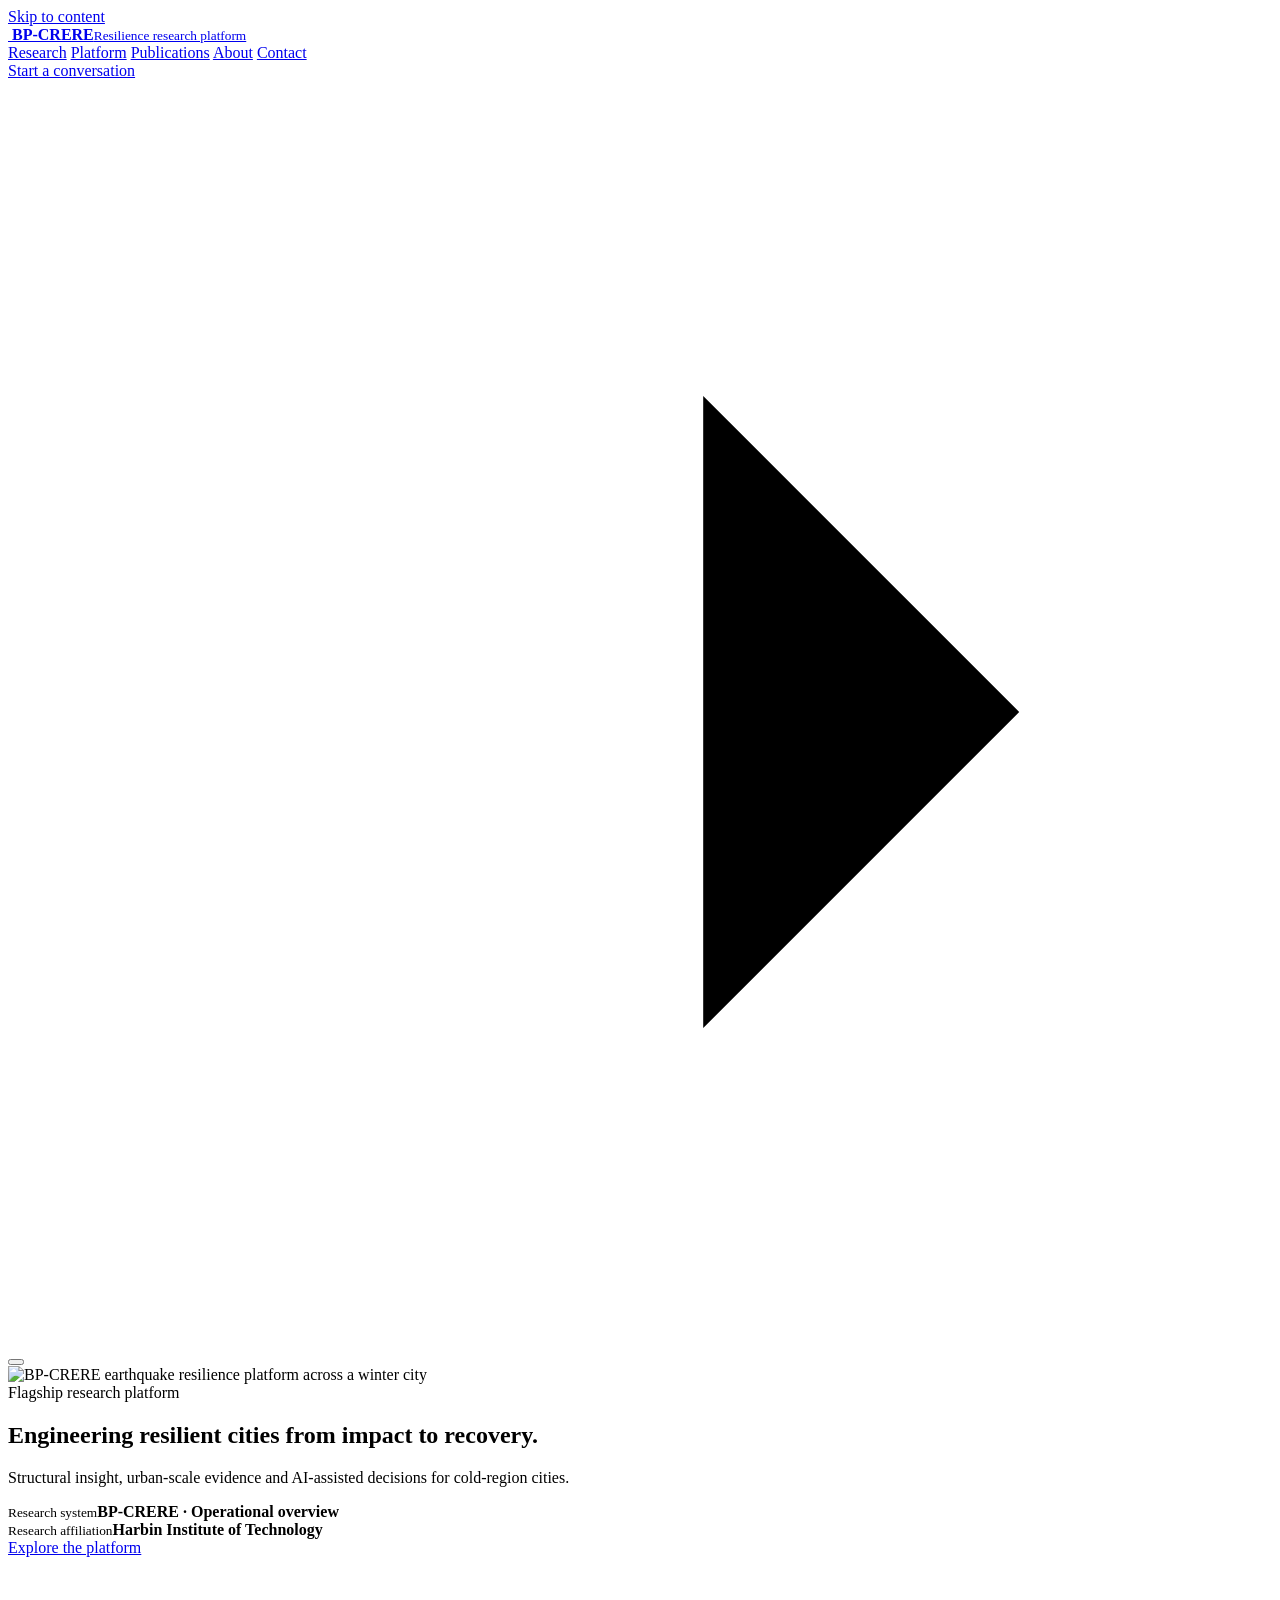
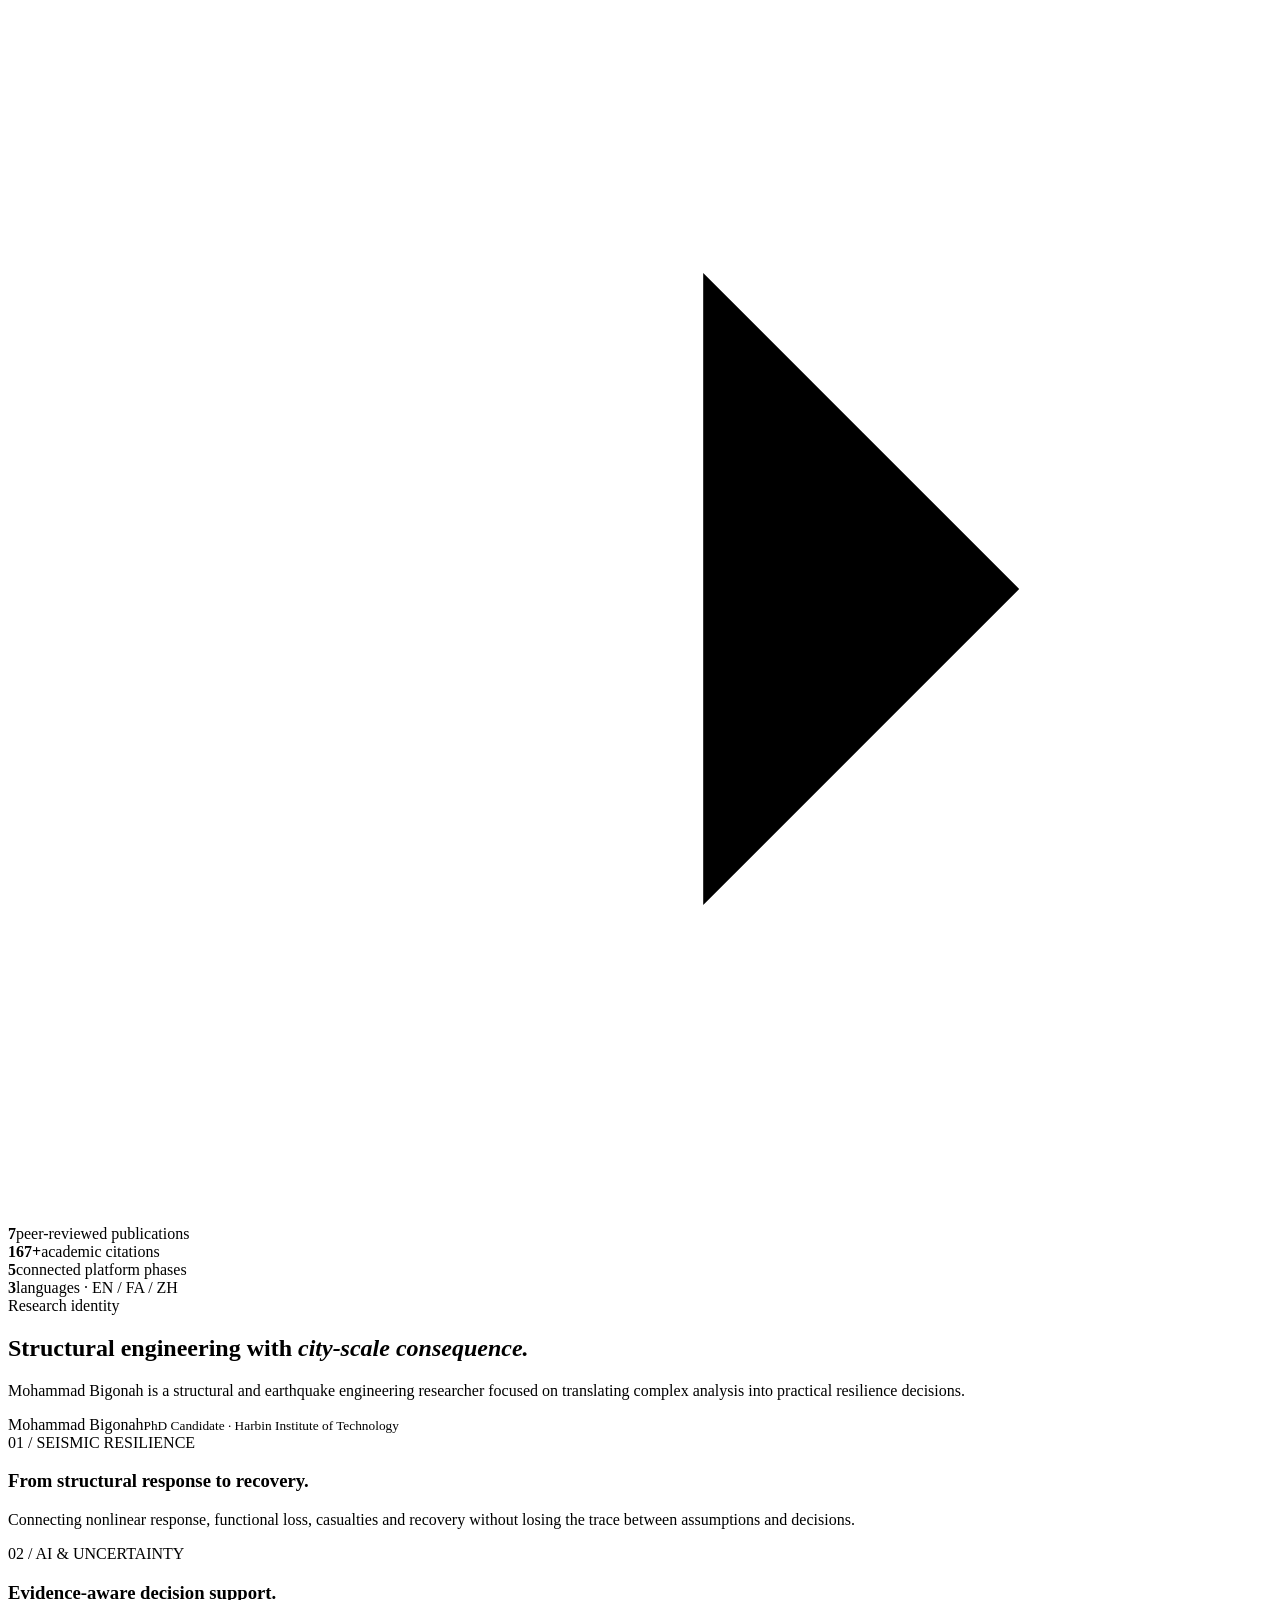
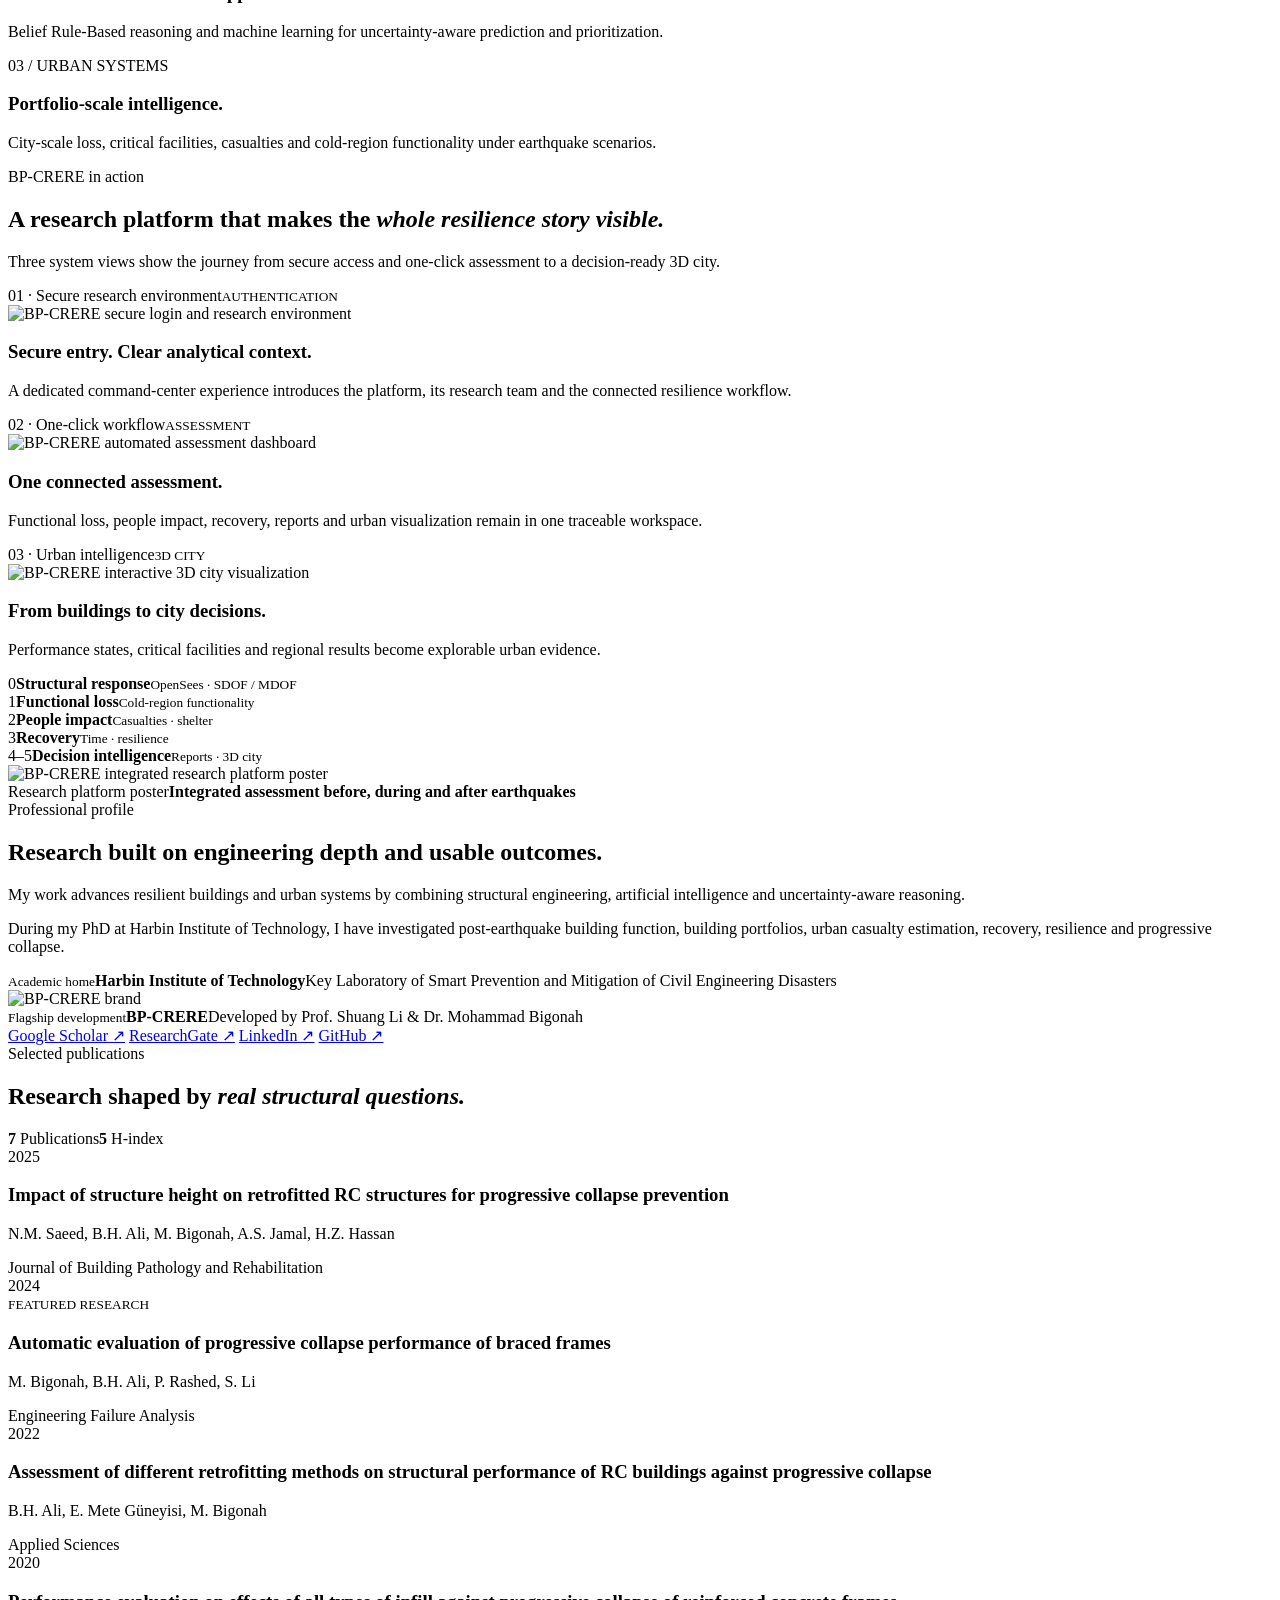
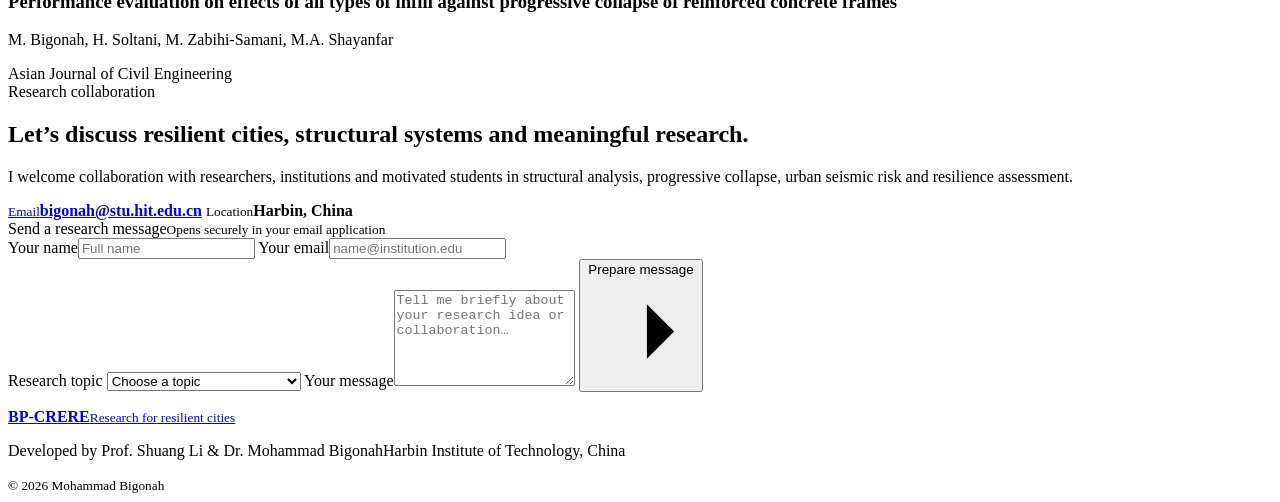
==== index.html @ 3b48c29c "Update print statement from 'Hello' to 'Goodbye'" ====
<!doctype html>
<html lang="en">
<head>
  <meta charset="utf-8">
  <meta name="viewport" content="width=device-width,initial-scale=1">
  <meta name="theme-color" content="#061523">
  <meta name="description" content="Mohammad Bigonah — structural and earthquake engineering researcher and co-developer of BP-CRERE, an integrated platform for resilient cold-region cities.">
  <meta property="og:title" content="Mohammad Bigonah | BP-CRERE">
  <meta property="og:description" content="Research, software and decision intelligence for earthquake-resilient cities.">
  <meta property="og:image" content="assets/hero-cover.png">
  <title>Mohammad Bigonah | BP-CRERE Research</title>
  <link rel="icon" href="assets/bp-crere-brand.png">
  <link rel="preconnect" href="https://fonts.googleapis.com">
  <link rel="preconnect" href="https://fonts.gstatic.com" crossorigin>
  <link href="https://fonts.googleapis.com/css2?family=DM+Sans:wght@400;500;600;700&family=Manrope:wght@400;500;600;700;800&display=swap" rel="stylesheet">
  <link rel="stylesheet" href="styles.css">
</head>
<body>
  <a class="skip-link" href="#main">Skip to content</a>
  <div class="scroll-progress" aria-hidden="true"><span id="scrollProgress"></span></div>

  <header class="site-header" id="siteHeader">
    <div class="nav-shell">
      <a class="brand-lockup" href="#home" aria-label="BP-CRERE home">
        <span class="brand-icon"><img src="assets/bp-crere-brand.png" alt=""></span>
        <span><strong>BP-CRERE</strong><small>Resilience research platform</small></span>
      </a>

      <nav id="primaryNav" aria-label="Primary navigation">
        <a href="#research">Research</a>
        <a href="#platform">Platform</a>
        <a href="#publications">Publications</a>
        <a href="#about">About</a>
        <a href="#contact">Contact</a>
      </nav>

      <a class="nav-action" href="#contact">Start a conversation <svg viewBox="0 0 20 20"><path d="M4 10h11M11 5l5 5-5 5"/></svg></a>
      <button class="menu-button" id="menuButton" aria-label="Open navigation" aria-expanded="false"><span></span><span></span></button>
    </div>
  </header>

  <main id="main">
    <section class="hero" id="home">
      <img class="hero-image" src="assets/hero-cover.png" alt="BP-CRERE earthquake resilience platform across a winter city">
      <div class="hero-overlay"></div>
      <div class="hero-mobile-copy">
        <span class="eyebrow light">Flagship research platform</span>
        <h1>Engineering resilient cities from impact to recovery.</h1>
        <p>Structural insight, urban-scale evidence and AI-assisted decisions for cold-region cities.</p>
      </div>
      <div class="hero-command">
        <div class="command-state"><i></i><span><small>Research system</small><strong>BP-CRERE · Operational overview</strong></span></div>
        <div class="command-affiliation">
          <span class="hit-seal" aria-label="Harbin Institute of Technology emblem"></span>
          <span><small>Research affiliation</small><strong>Harbin Institute of Technology</strong></span>
        </div>
        <a class="button cyan" href="#platform">Explore the platform <svg viewBox="0 0 20 20"><path d="M4 10h11M11 5l5 5-5 5"/></svg></a>
      </div>
    </section>

    <section class="proof-strip" aria-label="Research highlights">
      <div class="page-shell proof-grid">
        <div><strong>7</strong><span>peer-reviewed publications</span></div>
        <div><strong>167+</strong><span>academic citations</span></div>
        <div><strong>5</strong><span>connected platform phases</span></div>
        <div><strong>3</strong><span>languages · EN / FA / ZH</span></div>
      </div>
    </section>

    <section class="section researcher-intro" id="research">
      <div class="page-shell intro-grid reveal">
        <div>
          <span class="eyebrow">Research identity</span>
          <h2>Structural engineering with <em>city-scale consequence.</em></h2>
        </div>
        <div class="intro-statement">
          <p>Mohammad Bigonah is a structural and earthquake engineering researcher focused on translating complex analysis into practical resilience decisions.</p>
          <div class="signature"><span>Mohammad Bigonah</span><small>PhD Candidate · Harbin Institute of Technology</small></div>
        </div>
      </div>

      <div class="page-shell research-cards">
        <article class="research-card wide reveal">
          <span class="card-code">01 / SEISMIC RESILIENCE</span>
          <h3>From structural response to recovery.</h3>
          <p>Connecting nonlinear response, functional loss, casualties and recovery without losing the trace between assumptions and decisions.</p>
          <i class="card-orbit"></i>
        </article>
        <article class="research-card reveal">
          <span class="card-code">02 / AI & UNCERTAINTY</span>
          <h3>Evidence-aware decision support.</h3>
          <p>Belief Rule-Based reasoning and machine learning for uncertainty-aware prediction and prioritization.</p>
        </article>
        <article class="research-card reveal">
          <span class="card-code">03 / URBAN SYSTEMS</span>
          <h3>Portfolio-scale intelligence.</h3>
          <p>City-scale loss, critical facilities, casualties and cold-region functionality under earthquake scenarios.</p>
        </article>
      </div>
    </section>

    <section class="section platform-section" id="platform">
      <div class="page-shell section-heading reveal">
        <div><span class="eyebrow light">BP-CRERE in action</span><h2>A research platform that makes the <em>whole resilience story visible.</em></h2></div>
        <p>Three system views show the journey from secure access and one-click assessment to a decision-ready 3D city.</p>
      </div>

      <div class="page-shell showcase-grid">
        <article class="media-card large reveal">
          <div class="media-top"><span><i></i> 01 · Secure research environment</span><small>AUTHENTICATION</small></div>
          <div class="media-wrap"><img src="assets/BP-CRERE1.gif" alt="BP-CRERE secure login and research environment"></div>
          <div class="media-caption"><h3>Secure entry. Clear analytical context.</h3><p>A dedicated command-center experience introduces the platform, its research team and the connected resilience workflow.</p></div>
        </article>
        <article class="media-card reveal">
          <div class="media-top"><span><i></i> 02 · One-click workflow</span><small>ASSESSMENT</small></div>
          <div class="media-wrap"><img src="assets/BP-CRERE2.gif" alt="BP-CRERE automated assessment dashboard"></div>
          <div class="media-caption"><h3>One connected assessment.</h3><p>Functional loss, people impact, recovery, reports and urban visualization remain in one traceable workspace.</p></div>
        </article>
        <article class="media-card reveal">
          <div class="media-top"><span><i></i> 03 · Urban intelligence</span><small>3D CITY</small></div>
          <div class="media-wrap"><img src="assets/BP-CRERE3.gif" alt="BP-CRERE interactive 3D city visualization"></div>
          <div class="media-caption"><h3>From buildings to city decisions.</h3><p>Performance states, critical facilities and regional results become explorable urban evidence.</p></div>
        </article>
      </div>

      <div class="page-shell phase-rail reveal">
        <div><span>0</span><strong>Structural response</strong><small>OpenSees · SDOF / MDOF</small></div>
        <div><span>1</span><strong>Functional loss</strong><small>Cold-region functionality</small></div>
        <div><span>2</span><strong>People impact</strong><small>Casualties · shelter</small></div>
        <div><span>3</span><strong>Recovery</strong><small>Time · resilience</small></div>
        <div><span>4–5</span><strong>Decision intelligence</strong><small>Reports · 3D city</small></div>
      </div>
    </section>

    <section class="section identity-section" id="about">
      <div class="page-shell identity-grid">
        <div class="poster-card reveal">
          <img src="assets/bp-crere-poster.png" alt="BP-CRERE integrated research platform poster">
          <div><span>Research platform poster</span><strong>Integrated assessment before, during and after earthquakes</strong></div>
        </div>
        <div class="identity-copy reveal">
          <span class="eyebrow">Professional profile</span>
          <h2>Research built on engineering depth and usable outcomes.</h2>
          <p class="lead">My work advances resilient buildings and urban systems by combining structural engineering, artificial intelligence and uncertainty-aware reasoning.</p>
          <p>During my PhD at Harbin Institute of Technology, I have investigated post-earthquake building function, building portfolios, urban casualty estimation, recovery, resilience and progressive collapse.</p>

          <div class="institution-card">
            <span class="hit-seal large" aria-hidden="true"></span>
            <div><small>Academic home</small><strong>Harbin Institute of Technology</strong><span>Key Laboratory of Smart Prevention and Mitigation of Civil Engineering Disasters</span></div>
          </div>

          <div class="brand-card">
            <span class="brand-square"><img src="assets/bp-crere-brand.png" alt="BP-CRERE brand"></span>
            <div><small>Flagship development</small><strong>BP-CRERE</strong><span>Developed by Prof. Shuang Li & Dr. Mohammad Bigonah</span></div>
          </div>

          <div class="profile-links">
            <a href="https://scholar.google.com/citations?user=Jcs-EDoAAAAJ&hl=en" target="_blank" rel="noopener">Google Scholar ↗</a>
            <a href="https://www.researchgate.net/profile/Mohammad-Bigonah" target="_blank" rel="noopener">ResearchGate ↗</a>
            <a href="https://www.linkedin.com/in/seyedmohammadbigonah/" target="_blank" rel="noopener">LinkedIn ↗</a>
            <a href="https://github.com/Mohammadbigonah" target="_blank" rel="noopener">GitHub ↗</a>
          </div>
        </div>
      </div>
    </section>

    <section class="section publications-section" id="publications">
      <div class="page-shell section-heading dark-text reveal">
        <div><span class="eyebrow">Selected publications</span><h2>Research shaped by <em>real structural questions.</em></h2></div>
        <div class="publication-stats"><span><strong>7</strong> Publications</span><span><strong>5</strong> H-index</span></div>
      </div>
      <div class="page-shell publication-list">
        <article class="publication-row reveal"><time>2025</time><div><h3>Impact of structure height on retrofitted RC structures for progressive collapse prevention</h3><p>N.M. Saeed, B.H. Ali, M. Bigonah, A.S. Jamal, H.Z. Hassan</p><span>Journal of Building Pathology and Rehabilitation</span></div></article>
        <article class="publication-row featured reveal"><time>2024</time><div><small>FEATURED RESEARCH</small><h3>Automatic evaluation of progressive collapse performance of braced frames</h3><p>M. Bigonah, B.H. Ali, P. Rashed, S. Li</p><span>Engineering Failure Analysis</span></div></article>
        <article class="publication-row reveal"><time>2022</time><div><h3>Assessment of different retrofitting methods on structural performance of RC buildings against progressive collapse</h3><p>B.H. Ali, E. Mete Güneyisi, M. Bigonah</p><span>Applied Sciences</span></div></article>
        <article class="publication-row reveal"><time>2020</time><div><h3>Performance evaluation on effects of all types of infill against progressive collapse of reinforced concrete frames</h3><p>M. Bigonah, H. Soltani, M. Zabihi-Samani, M.A. Shayanfar</p><span>Asian Journal of Civil Engineering</span></div></article>
      </div>
    </section>

    <section class="contact-section" id="contact">
      <div class="contact-grid-bg"></div>
      <div class="page-shell contact-grid">
        <div class="contact-copy reveal">
          <span class="eyebrow light">Research collaboration</span>
          <h2>Let’s discuss resilient cities, structural systems and meaningful research.</h2>
          <p>I welcome collaboration with researchers, institutions and motivated students in structural analysis, progressive collapse, urban seismic risk and resilience assessment.</p>
          <div class="contact-details">
            <a href="mailto:bigonah@stu.hit.edu.cn"><small>Email</small><strong>bigonah@stu.hit.edu.cn</strong></a>
            <span><small>Location</small><strong>Harbin, China</strong></span>
          </div>
        </div>

        <form class="message-form reveal" id="messageForm">
          <div class="form-heading"><span>Send a research message</span><small>Opens securely in your email application</small></div>
          <div class="form-row">
            <label><span>Your name</span><input type="text" name="name" autocomplete="name" required placeholder="Full name"></label>
            <label><span>Your email</span><input type="email" name="email" autocomplete="email" required placeholder="name@institution.edu"></label>
          </div>
          <label><span>Research topic</span>
            <select name="topic" required>
              <option value="">Choose a topic</option>
              <option>BP-CRERE collaboration</option>
              <option>Earthquake resilience</option>
              <option>Progressive collapse</option>
              <option>Urban risk and recovery</option>
              <option>Student research opportunity</option>
              <option>Other</option>
            </select>
          </label>
          <label><span>Your message</span><textarea name="message" rows="6" required placeholder="Tell me briefly about your research idea or collaboration…"></textarea></label>
          <button class="button cyan full" type="submit">Prepare message <svg viewBox="0 0 20 20"><path d="M4 10h11M11 5l5 5-5 5"/></svg></button>
          <p class="form-status" id="formStatus" aria-live="polite"></p>
        </form>
      </div>
    </section>
  </main>

  <footer>
    <div class="page-shell footer-grid">
      <a class="brand-lockup" href="#home"><span class="brand-icon"><img src="assets/bp-crere-brand.png" alt=""></span><span><strong>BP-CRERE</strong><small>Research for resilient cities</small></span></a>
      <p>Developed by Prof. Shuang Li &amp; Dr. Mohammad Bigonah<span>Harbin Institute of Technology, China</span></p>
      <small>© 2026 Mohammad Bigonah</small>
    </div>
  </footer>

  <script src="script.js"></script>
</body>
</html>
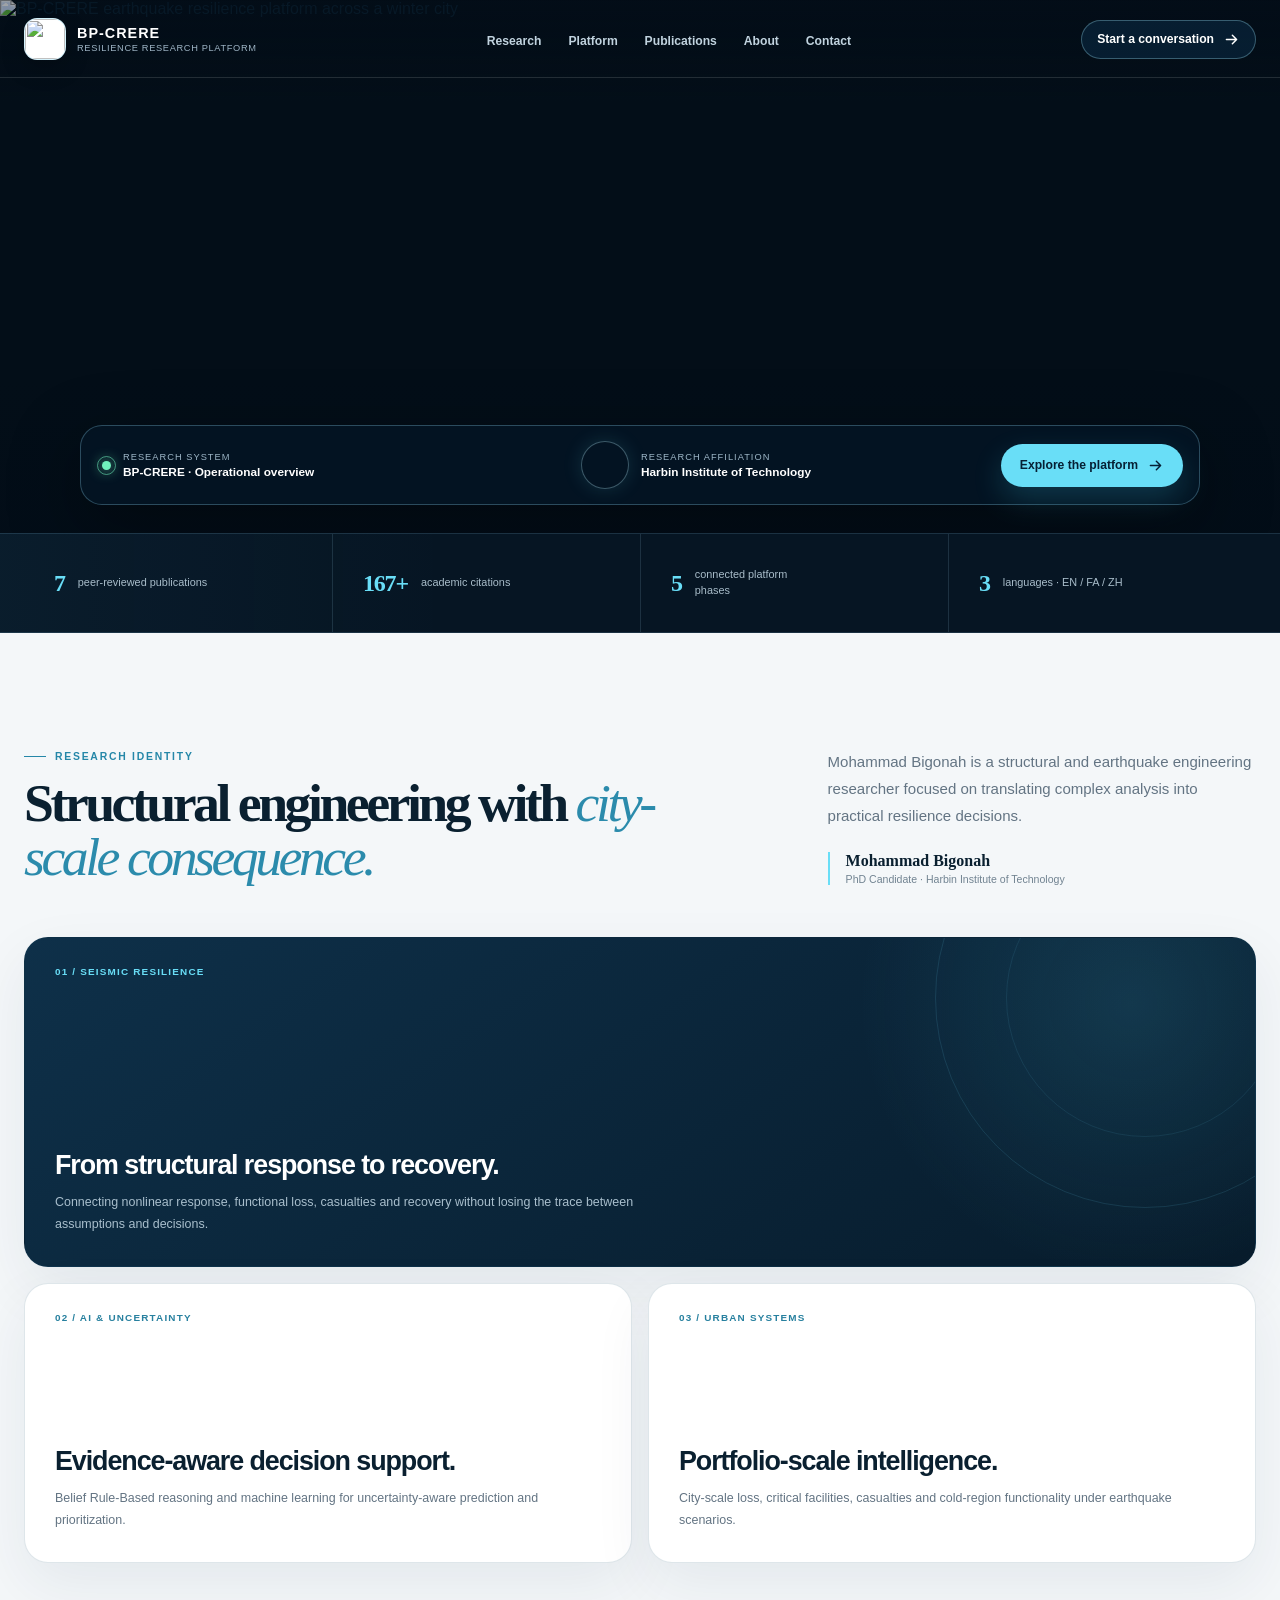
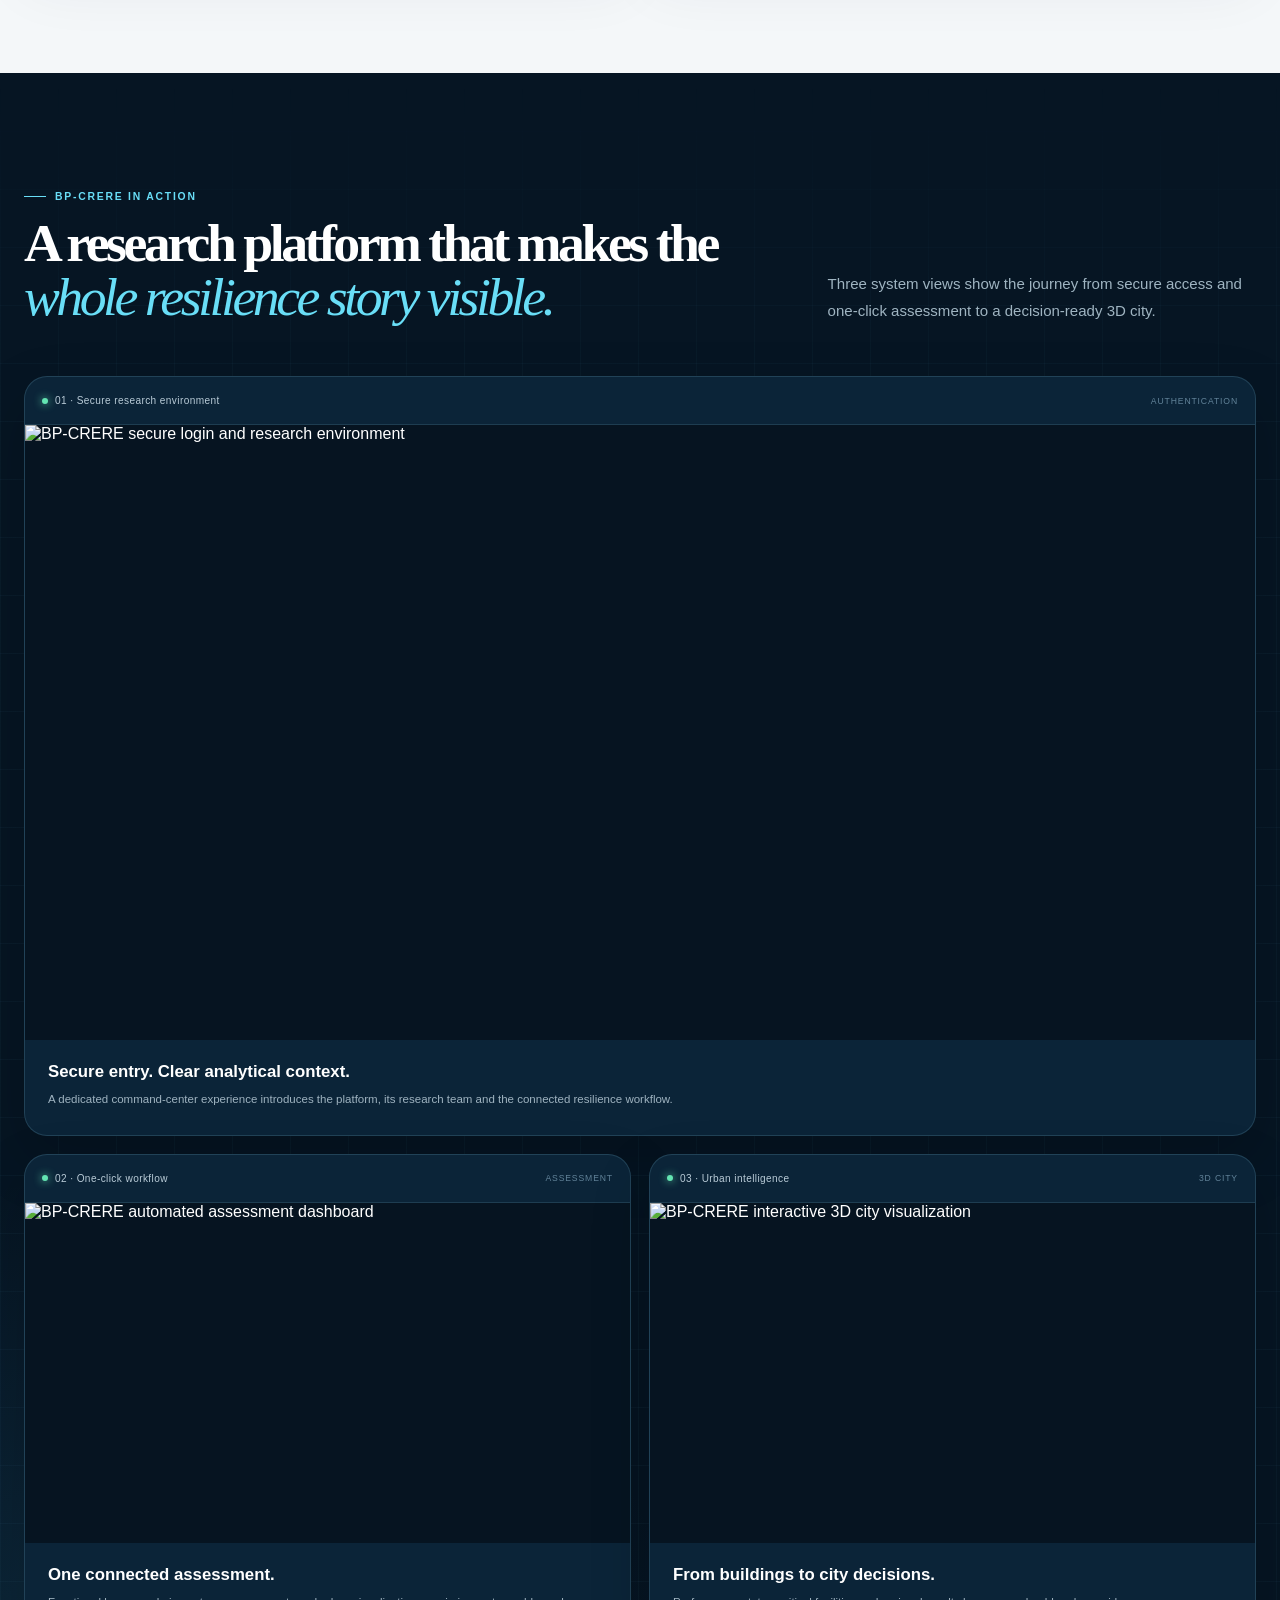
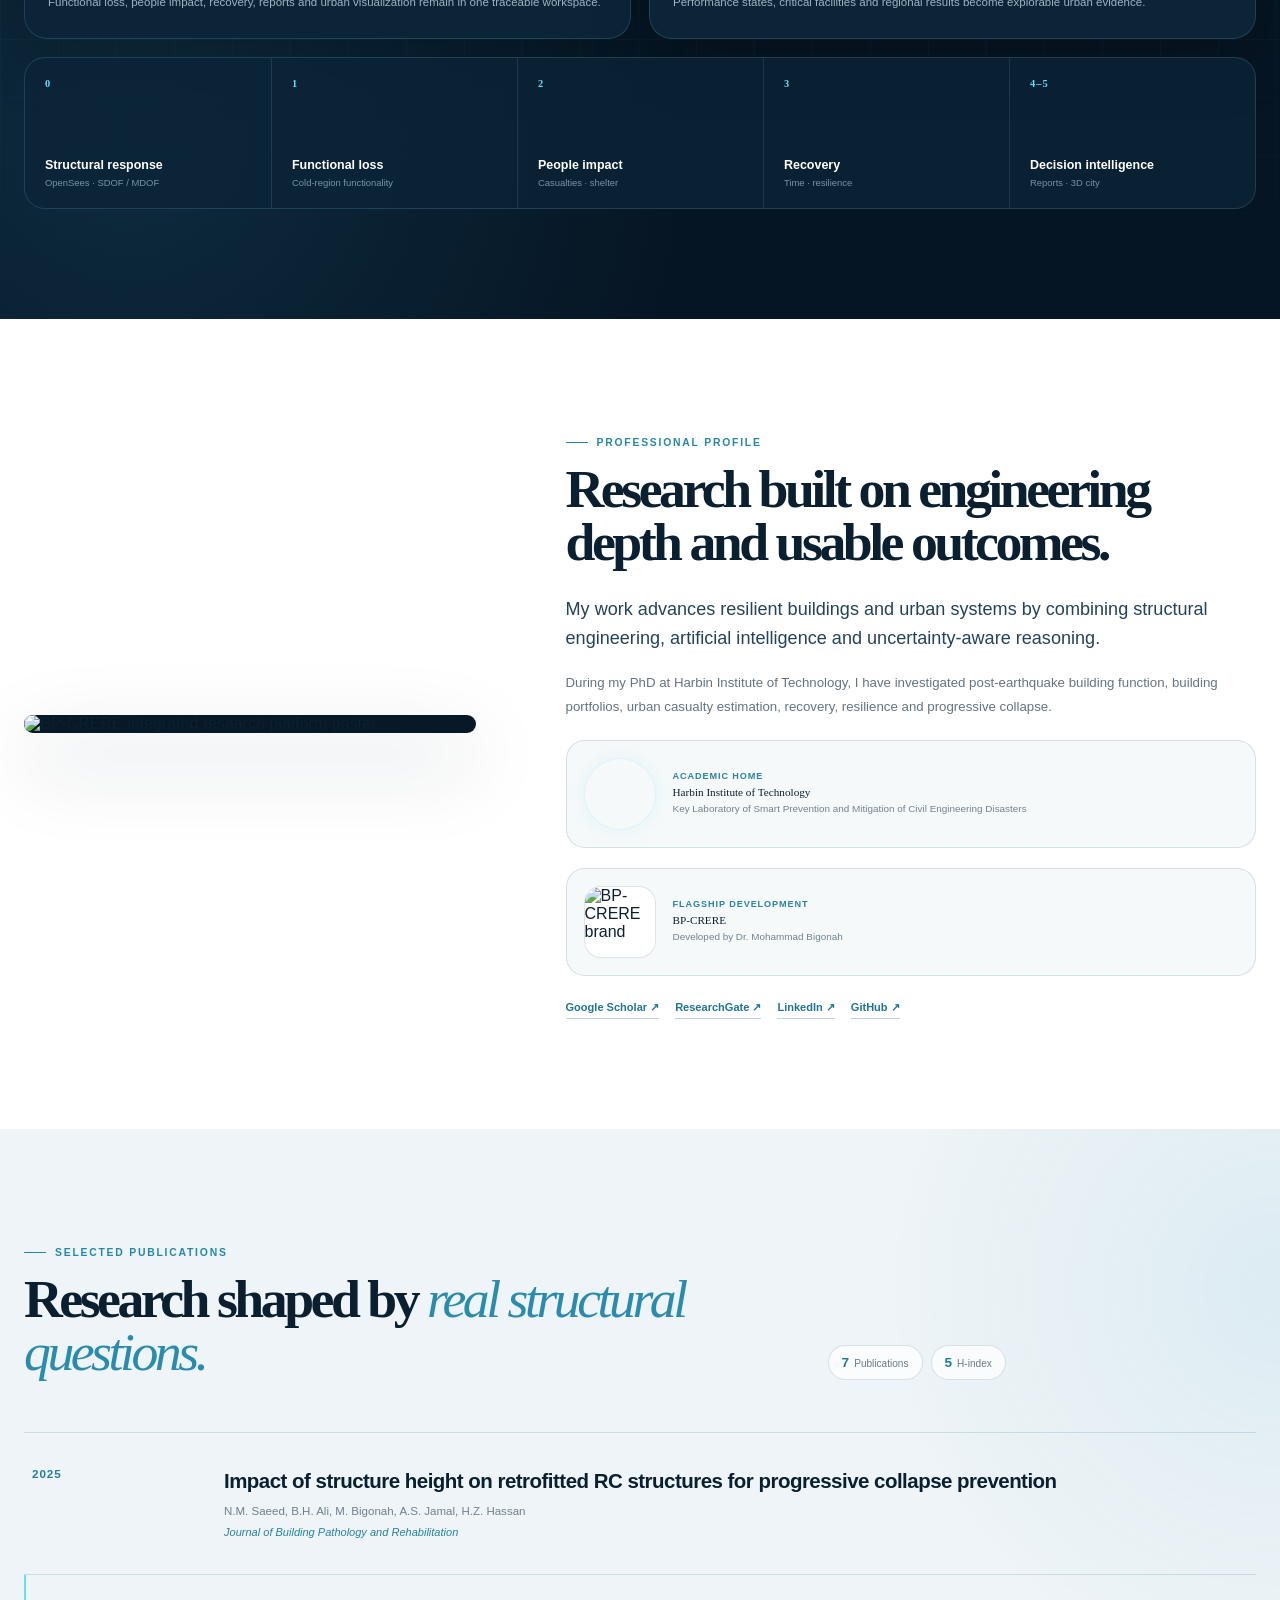
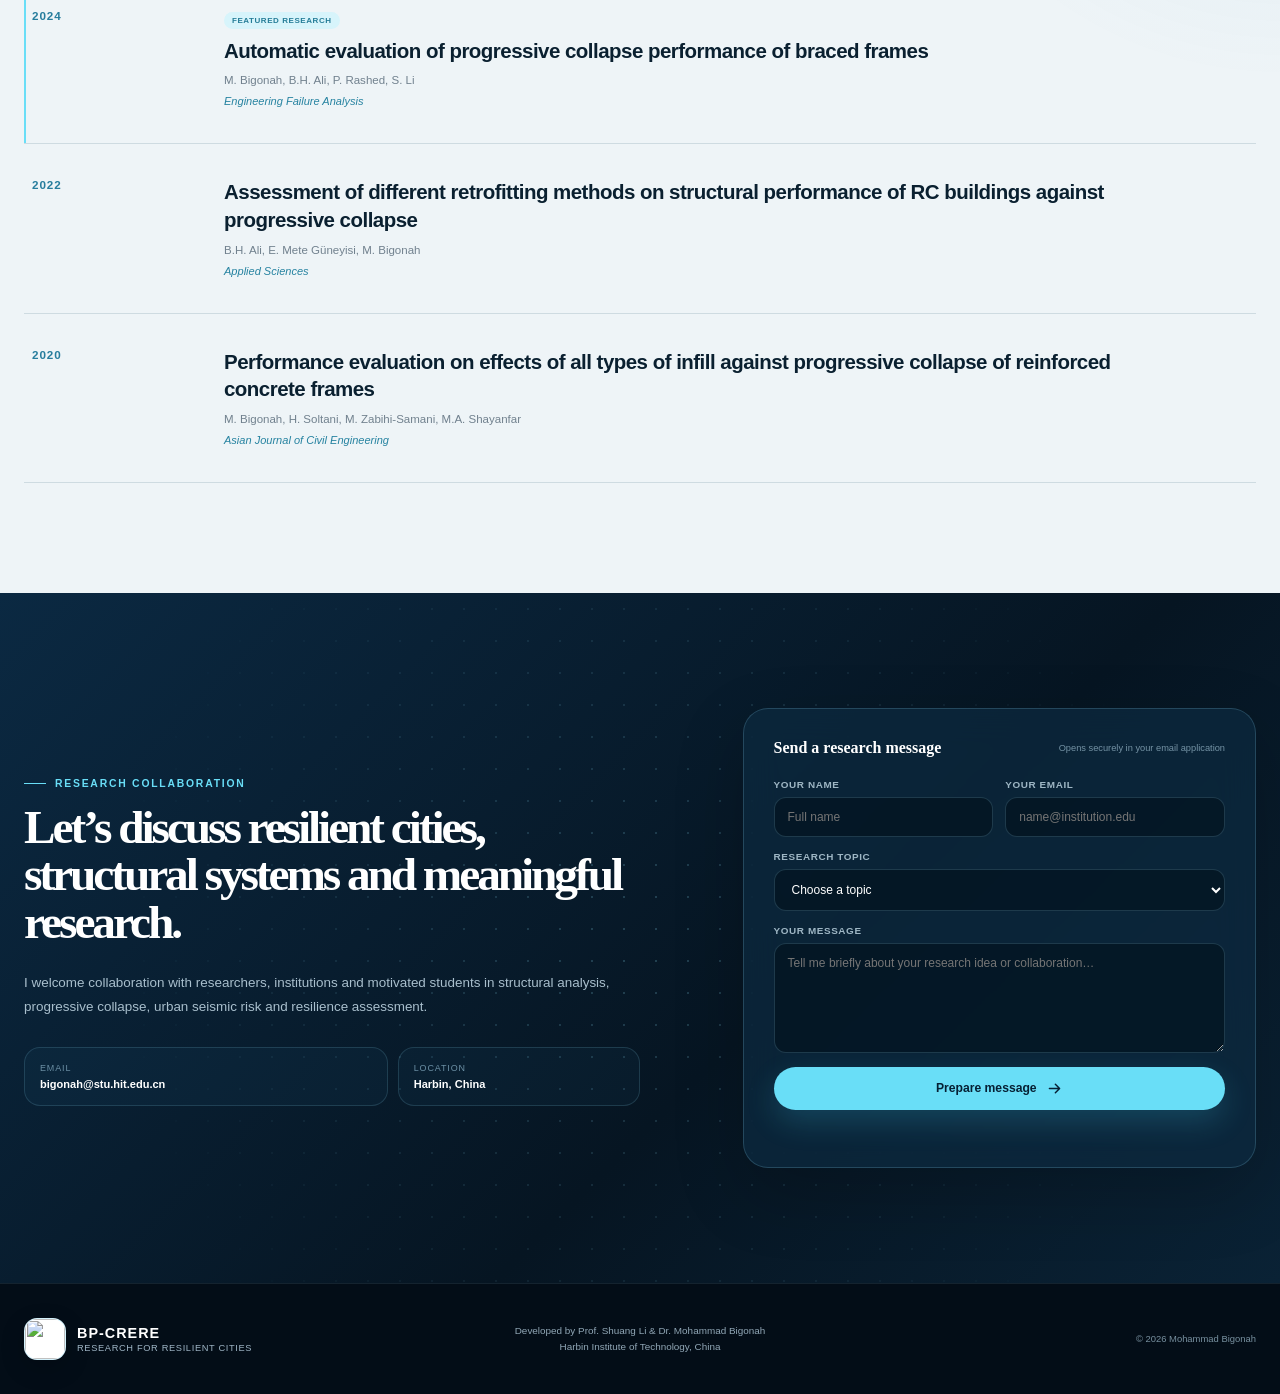
==== commit b37bd737: "Update index.html" ====
--- a/index.html
+++ b/index.html
@@ -151,7 +151,7 @@
 
           <div class="brand-card">
             <span class="brand-square"><img src="assets/bp-crere-brand.png" alt="BP-CRERE brand"></span>
-            <div><small>Flagship development</small><strong>BP-CRERE</strong><span>Developed by Prof. Shuang Li & Dr. Mohammad Bigonah</span></div>
+            <div><small>Flagship development</small><strong>BP-CRERE</strong><span>Developed by Dr. Mohammad Bigonah</span></div>
           </div>
 
           <div class="profile-links">
--- a/styles.css
+++ b/styles.css
@@ -0,0 +1,15 @@
+:root{--ink:#061523;--ink2:#0b2539;--cyan:#69def7;--ice:#c8f7ff;--blue:#297be6;--paper:#f4f7f9;--text:#0a2030;--muted:#637483;--line:rgba(13,66,94,.14);--max:1240px}*{box-sizing:border-box}html{scroll-behavior:smooth;scroll-padding-top:82px}body{margin:0;background:var(--paper);color:var(--text);font-family:"DM Sans",Arial,sans-serif;-webkit-font-smoothing:antialiased}h1,h2,h3,.brand-lockup{font-family:"Manrope",Arial,sans-serif}a{color:inherit;text-decoration:none}img{display:block;max-width:100%}button,input,select,textarea{font:inherit}svg{width:17px;height:17px;fill:none;stroke:currentColor;stroke-width:1.7;stroke-linecap:round;stroke-linejoin:round}.page-shell,.nav-shell{width:min(calc(100% - 48px),var(--max));margin-inline:auto}.skip-link{position:fixed;top:-80px;left:16px;z-index:999;border-radius:99px;padding:11px 17px;background:#fff;color:var(--ink)}.skip-link:focus{top:16px}.scroll-progress{position:fixed;top:0;right:0;left:0;z-index:200;height:2px}.scroll-progress span{display:block;width:0;height:100%;background:linear-gradient(90deg,var(--cyan),#4f8cff);box-shadow:0 0 12px var(--cyan)}
+.site-header{position:fixed;inset:0 0 auto;z-index:100;color:#fff;transition:.3s}.site-header:after{position:absolute;right:0;bottom:0;left:0;height:1px;background:rgba(255,255,255,.13);content:""}.site-header.scrolled{background:rgba(4,18,30,.86);backdrop-filter:blur(20px) saturate(140%)}.nav-shell{display:grid;min-height:78px;grid-template-columns:auto 1fr auto;align-items:center;gap:38px}.brand-lockup{display:inline-flex;align-items:center;gap:11px;min-width:max-content}.brand-icon{display:grid;width:42px;height:42px;place-items:center;overflow:hidden;border:1px solid rgba(153,225,247,.42);border-radius:13px;background:#fff;box-shadow:0 8px 24px rgba(0,0,0,.18)}.brand-icon img{width:100%;height:100%;object-fit:contain}.brand-lockup>span:last-child{display:flex;flex-direction:column;gap:2px}.brand-lockup strong{font-size:.9rem;letter-spacing:.07em}.brand-lockup small{color:#9fb5c5;font-size:.58rem;letter-spacing:.07em;text-transform:uppercase}.nav-shell nav{display:flex;justify-content:center;gap:clamp(16px,2.1vw,32px)}.nav-shell nav a{position:relative;padding:29px 0 26px;color:#c1d3df;font-size:.76rem;font-weight:600}.nav-shell nav a:after{position:absolute;right:0;bottom:18px;left:0;height:2px;border-radius:2px;background:var(--cyan);content:"";opacity:0;transform:scaleX(.4);transition:.2s}.nav-shell nav a:hover{color:#fff}.nav-shell nav a:hover:after{opacity:1;transform:scaleX(1)}.nav-action,.button{display:inline-flex;align-items:center;justify-content:center;gap:9px;border:0;border-radius:99px;cursor:pointer;font-size:.76rem;font-weight:700;transition:.2s}.nav-action{border:1px solid rgba(158,226,246,.32);padding:10px 15px;background:rgba(10,41,65,.62)}.nav-action:hover{border-color:rgba(170,236,255,.74);background:rgba(17,60,88,.9)}.nav-action:hover svg,.button:hover svg{transform:translateX(3px)}.nav-action svg,.button svg{transition:.2s}.menu-button{display:none;width:44px;height:44px;border:1px solid rgba(255,255,255,.18);border-radius:13px;background:rgba(10,35,55,.72)}.menu-button span{display:block;width:18px;height:1.5px;margin:5px auto;background:#fff;transition:.2s}.menu-button.open span:first-child{transform:translateY(3.25px) rotate(45deg)}.menu-button.open span:last-child{transform:translateY(-3.25px) rotate(-45deg)}
+.hero{position:relative;overflow:hidden;background:#030e18}.hero-image{width:100%;min-height:530px;max-height:840px;aspect-ratio:1942/809;object-fit:cover}.hero-overlay{position:absolute;inset:0;background:linear-gradient(180deg,rgba(2,11,22,.4),transparent 19%),linear-gradient(0deg,rgba(2,12,23,.5),transparent 30%)}.hero-mobile-copy{display:none}.hero-command{position:absolute;right:50%;bottom:28px;display:grid;width:min(calc(100% - 48px),1120px);grid-template-columns:minmax(240px,1.15fr) minmax(270px,1fr) auto;align-items:center;gap:25px;padding:15px 16px 15px 21px;border:1px solid rgba(142,213,239,.29);border-radius:22px;background:rgba(4,22,37,.8);box-shadow:0 22px 70px rgba(0,0,0,.36);color:#fff;transform:translateX(50%);backdrop-filter:blur(22px) saturate(130%)}.command-state,.command-affiliation{display:flex;align-items:center;gap:12px}.command-state>i{position:relative;width:9px;height:9px;border-radius:50%;background:#6ff0bd;box-shadow:0 0 14px #6ff0bd}.command-state>i:after{position:absolute;inset:-5px;border:1px solid rgba(111,240,189,.55);border-radius:50%;content:"";animation:pulse 2.2s infinite}.command-state span,.command-affiliation>span:last-child{display:flex;flex-direction:column;gap:3px}.command-state small,.command-affiliation small{color:#9eb7c8;font-size:.58rem;letter-spacing:.11em;text-transform:uppercase}.command-state strong,.command-affiliation strong{font-size:.74rem}.hit-seal{display:block;width:48px;height:48px;flex:0 0 48px;border:1px solid rgba(177,229,246,.33);border-radius:50%;background-image:url("assets/bp-crere-poster.png");background-repeat:no-repeat;background-size:330px auto;background-position:0 0;box-shadow:0 0 20px rgba(99,213,244,.14)}.hit-seal.large{width:72px;height:72px;flex-basis:72px;background-size:485px auto}.button{padding:13px 19px}.button.cyan{background:var(--cyan);box-shadow:0 12px 30px rgba(60,200,236,.2);color:#062034}.button.cyan:hover{background:#a8efff;transform:translateY(-2px)}
+.proof-strip{border-block:1px solid rgba(129,190,220,.17);background:linear-gradient(90deg,rgba(59,147,188,.06),transparent 35%),var(--ink);color:#fff}.proof-grid{display:grid;grid-template-columns:repeat(4,1fr)}.proof-grid>div{display:flex;min-height:98px;align-items:center;gap:13px;padding:22px 30px}.proof-grid>div+div{border-left:1px solid rgba(152,200,223,.16)}.proof-grid strong{color:var(--cyan);font:700 1.5rem "Manrope";letter-spacing:-.05em}.proof-grid span{max-width:130px;color:#a9bdca;font-size:.68rem;line-height:1.45}
+.section{padding:110px 0}.eyebrow{display:inline-flex;align-items:center;gap:9px;color:#2587a8;font-size:.65rem;font-weight:800;letter-spacing:.17em;text-transform:uppercase}.eyebrow:before{width:22px;height:1px;background:currentColor;content:""}.eyebrow.light{color:var(--cyan)}.intro-grid,.section-heading{display:grid;grid-template-columns:minmax(0,1.25fr) minmax(280px,.75fr);align-items:end;gap:clamp(48px,7vw,100px);margin-bottom:52px}.intro-grid h2,.section-heading h2,.identity-copy h2,.contact-copy h2{max-width:800px;margin:15px 0 0;font:600 clamp(2.35rem,4.2vw,4.5rem)/1 "Manrope";letter-spacing:-.065em}.intro-grid h2 em,.section-heading h2 em{color:#2b8bac;font-family:Georgia,serif;font-weight:400}.intro-statement>p,.section-heading>p{margin:0;color:var(--muted);font-size:.94rem;line-height:1.82}.signature{display:flex;flex-direction:column;margin-top:22px;padding-left:16px;border-left:2px solid var(--cyan)}.signature span{font:600 1rem "Manrope"}.signature small{margin-top:3px;color:#718391;font-size:.66rem}.research-cards{display:grid;grid-template-columns:repeat(2,1fr);gap:16px}.research-card{position:relative;display:flex;min-height:280px;flex-direction:column;justify-content:flex-end;overflow:hidden;border:1px solid rgba(22,78,107,.14);border-radius:24px;padding:30px;background:#fff;box-shadow:0 22px 60px rgba(16,49,68,.07);transition:.3s}.research-card.wide{grid-column:span 2;min-height:330px;background:radial-gradient(circle at 90% 20%,rgba(73,188,221,.15),transparent 24%),linear-gradient(145deg,#0e3049,#071b2b);color:#fff}.research-card:hover{transform:translateY(-4px);box-shadow:0 28px 70px rgba(16,49,68,.12)}.card-code{position:absolute;top:28px;left:30px;color:#27809f;font-size:.62rem;font-weight:800;letter-spacing:.12em}.wide .card-code{color:var(--cyan)}.research-card h3{max-width:650px;margin:0 0 11px;font-size:clamp(1.35rem,2.1vw,2.1rem);font-weight:600;letter-spacing:-.04em}.research-card p{max-width:650px;margin:0;color:var(--muted);font-size:.78rem;line-height:1.75}.research-card.wide p{color:#a9bfcd}.card-orbit{position:absolute;right:-100px;top:-150px;width:420px;height:420px;border:1px solid rgba(108,219,248,.12);border-radius:50%}.card-orbit:after{position:absolute;inset:70px;border:1px solid rgba(108,219,248,.09);border-radius:50%;content:""}
+.platform-section{position:relative;overflow:hidden;background:radial-gradient(circle at 10% 90%,rgba(49,153,200,.17),transparent 28%),var(--ink);color:#fff}.platform-section:before{position:absolute;inset:0;background-image:linear-gradient(rgba(113,202,237,.04) 1px,transparent 1px),linear-gradient(90deg,rgba(113,202,237,.04) 1px,transparent 1px);background-size:58px 58px;content:"";mask-image:linear-gradient(transparent,#000 18%,#000 82%,transparent)}.platform-section .page-shell{position:relative}.section-heading h2 em{color:var(--cyan)}.section-heading>p{color:#9fb4c1}.showcase-grid{display:grid;grid-template-columns:repeat(2,1fr);gap:18px}.media-card{overflow:hidden;border:1px solid rgba(134,197,224,.18);border-radius:23px;background:#0b2438;box-shadow:0 24px 60px rgba(0,0,0,.18)}.media-card.large{grid-column:span 2}.media-top{display:flex;min-height:48px;align-items:center;justify-content:space-between;padding:0 17px;border-bottom:1px solid rgba(142,199,222,.15);color:#b9cbd7;font-size:.63rem;letter-spacing:.04em}.media-top span{display:flex;align-items:center;gap:7px}.media-top span i{width:6px;height:6px;border-radius:50%;background:#63e4b2;box-shadow:0 0 9px #63e4b2}.media-top small{color:#628399;font-size:.54rem;letter-spacing:.1em}.media-wrap{overflow:hidden;aspect-ratio:16/9;background:#061421}.media-card.large .media-wrap{aspect-ratio:16/8}.media-wrap img{width:100%;height:100%;object-fit:cover;transition:transform .6s ease}.media-card:hover .media-wrap img{transform:scale(1.015)}.media-caption{padding:22px 23px 25px}.media-caption h3{margin:0 0 8px;font-size:1.05rem;font-weight:600}.media-caption p{margin:0;color:#9fb3c0;font-size:.72rem;line-height:1.7}.phase-rail{display:grid;grid-template-columns:repeat(5,1fr);margin-top:18px;overflow:hidden;border:1px solid rgba(134,197,224,.18);border-radius:21px;background:rgba(11,36,56,.82)}.phase-rail>div{display:flex;min-height:150px;flex-direction:column;justify-content:flex-end;padding:20px}.phase-rail>div+div{border-left:1px solid rgba(134,197,224,.14)}.phase-rail span{margin-bottom:auto;color:var(--cyan);font:700 .65rem "Manrope";letter-spacing:.1em}.phase-rail strong{font-size:.78rem}.phase-rail small{margin-top:5px;color:#7894a5;font-size:.59rem}
+.identity-section{background:#fff}.identity-grid{display:grid;grid-template-columns:minmax(320px,.72fr) minmax(0,1.1fr);gap:clamp(50px,7vw,100px);align-items:center}.poster-card{position:relative;overflow:hidden;border-radius:26px;background:#071827;box-shadow:0 30px 80px rgba(8,37,57,.22)}.poster-card img{width:100%;max-height:760px;object-fit:cover;object-position:top}.poster-card>div{position:absolute;right:18px;bottom:18px;left:18px;display:flex;flex-direction:column;border:1px solid rgba(139,214,240,.22);border-radius:16px;padding:14px 16px;background:rgba(4,20,32,.78);color:#fff;backdrop-filter:blur(15px)}.poster-card span{color:var(--cyan);font-size:.56rem;letter-spacing:.11em;text-transform:uppercase}.poster-card strong{margin-top:5px;font-size:.72rem}.identity-copy h2{margin-bottom:25px}.identity-copy>p{color:var(--muted);font-size:.83rem;line-height:1.82}.identity-copy .lead{color:#244358;font-size:1.13rem;font-weight:500;line-height:1.6}.institution-card,.brand-card{display:flex;align-items:center;gap:17px;margin-top:20px;border:1px solid var(--line);border-radius:19px;padding:17px;background:#f6f9fa}.institution-card>div,.brand-card>div{display:flex;flex-direction:column}.institution-card small,.brand-card small{color:#2d83a0;font-size:.57rem;font-weight:800;letter-spacing:.1em;text-transform:uppercase}.institution-card strong,.brand-card strong{margin-top:5px;font:.7rem "Manrope"}.institution-card div span,.brand-card div span{margin-top:4px;color:#718391;font-size:.62rem;line-height:1.45}.brand-square{display:grid;width:72px;height:72px;flex:0 0 72px;place-items:center;overflow:hidden;border:1px solid var(--line);border-radius:17px;background:#fff}.brand-square img{width:100%;height:100%;object-fit:contain}.profile-links{display:flex;flex-wrap:wrap;gap:16px;margin-top:25px}.profile-links a{border-bottom:1px solid rgba(28,101,135,.28);padding-bottom:4px;color:#217493;font-size:.69rem;font-weight:700}
+.publications-section{background:radial-gradient(circle at 100% 15%,rgba(42,145,189,.09),transparent 25%),#eef4f7}.dark-text h2 em{color:#2b8bac}.publication-stats{display:flex;flex-wrap:wrap;gap:8px;align-self:end}.publication-stats span{display:inline-flex;align-items:baseline;gap:5px;border:1px solid var(--line);border-radius:99px;padding:9px 13px;background:rgba(255,255,255,.7);color:#687b8a;font-size:.63rem}.publication-stats strong{color:#1f7d9c;font-size:.85rem}.publication-list{border-top:1px solid var(--line)}.publication-row{position:relative;display:grid;grid-template-columns:150px 1fr;gap:42px;padding:34px 22px 34px 8px;border-bottom:1px solid var(--line);transition:.25s}.publication-row:hover{padding-inline:22px;background:rgba(255,255,255,.65)}.publication-row.featured:after{position:absolute;inset:0 auto 0 0;width:2px;background:var(--cyan);content:""}.publication-row time{color:#277d9d;font-size:.73rem;font-weight:800;letter-spacing:.08em}.publication-row h3{max-width:920px;margin:0;font-size:clamp(1.05rem,1.6vw,1.42rem);font-weight:600;letter-spacing:-.025em;line-height:1.35}.publication-row p{margin:10px 0 5px;color:#71818e;font-size:.72rem}.publication-row div>span{color:#2582a0;font-size:.69rem;font-style:italic}.publication-row div>small{display:inline-block;margin-bottom:8px;border-radius:99px;padding:4px 8px;background:#d7f4fb;color:#267d98;font-size:.5rem;font-weight:800;letter-spacing:.07em}
+.contact-section{position:relative;overflow:hidden;padding:115px 0;background:linear-gradient(135deg,#0b2942,#061522 60%,#0a2235);color:#fff}.contact-grid-bg{position:absolute;inset:0;background-image:radial-gradient(rgba(142,225,248,.21) .8px,transparent .8px);background-size:32px 32px;mask-image:radial-gradient(circle,#000,transparent 75%)}.contact-grid{position:relative;display:grid;grid-template-columns:minmax(0,.9fr) minmax(420px,.75fr);gap:clamp(55px,8vw,110px);align-items:center}.contact-copy h2{margin-bottom:25px;font-size:clamp(2.2rem,3.7vw,4rem)}.contact-copy>p{max-width:600px;color:#a9bfcd;font-size:.84rem;line-height:1.78}.contact-details{display:grid;grid-template-columns:1.2fr .8fr;gap:10px;margin-top:28px}.contact-details>a,.contact-details>span{display:flex;flex-direction:column;border:1px solid rgba(137,206,232,.17);border-radius:16px;padding:15px;background:rgba(62,140,179,.06)}.contact-details small{color:#6d91a6;font-size:.56rem;letter-spacing:.1em;text-transform:uppercase}.contact-details strong{margin-top:5px;font-size:.69rem}.message-form{border:1px solid rgba(139,212,238,.2);border-radius:25px;padding:30px;background:rgba(13,42,64,.72);box-shadow:0 25px 70px rgba(0,0,0,.2);backdrop-filter:blur(18px)}.form-heading{display:flex;justify-content:space-between;gap:20px;margin-bottom:22px}.form-heading span{font:600 1rem "Manrope"}.form-heading small{align-self:center;color:#7593a5;font-size:.58rem}.form-row{display:grid;grid-template-columns:1fr 1fr;gap:12px}.message-form label{display:flex;flex-direction:column;gap:7px;margin-bottom:14px}.message-form label>span{color:#9fb7c5;font-size:.62rem;font-weight:700;letter-spacing:.06em;text-transform:uppercase}.message-form input,.message-form select,.message-form textarea{width:100%;border:1px solid rgba(132,197,223,.2);border-radius:12px;outline:0;padding:12px 13px;background:rgba(3,20,33,.72);color:#fff;font-size:.75rem;transition:.2s}.message-form input:focus,.message-form select:focus,.message-form textarea:focus{border-color:var(--cyan);box-shadow:0 0 0 3px rgba(105,222,247,.09)}.message-form textarea{resize:vertical}.message-form option{background:#0b2539}.button.full{width:100%}.form-status{min-height:18px;margin:9px 0 0;color:#8ee5bd;font-size:.63rem;text-align:center}
+footer{padding:34px 0;border-top:1px solid rgba(137,194,219,.12);background:#030d17;color:#fff}.footer-grid{display:grid;grid-template-columns:1fr auto 1fr;align-items:center;gap:30px}.footer-grid>p{margin:0;color:#91a7b6;font-size:.62rem;line-height:1.6;text-align:center}.footer-grid>p span{display:block}.footer-grid>small{justify-self:end;color:#78909f;font-size:.59rem}
+.reveal{opacity:0;transform:translateY(24px);transition:opacity .7s ease,transform .7s cubic-bezier(.22,1,.36,1)}.reveal.visible{opacity:1;transform:none}@keyframes pulse{from{opacity:1;transform:scale(.65)}to{opacity:0;transform:scale(1.45)}}
+@media(max-width:1050px){.nav-shell{gap:22px}.nav-shell nav{gap:17px}.nav-action{display:none}.hero-command{grid-template-columns:1fr auto}.command-affiliation{display:none}.proof-grid{grid-template-columns:repeat(2,1fr)}.proof-grid>div:nth-child(3){border-top:1px solid rgba(152,200,223,.16);border-left:0}.proof-grid>div:nth-child(4){border-top:1px solid rgba(152,200,223,.16)}.phase-rail{grid-template-columns:repeat(3,1fr)}.phase-rail>div:nth-child(4),.phase-rail>div:nth-child(5){border-top:1px solid rgba(134,197,224,.14)}.phase-rail>div:nth-child(4){border-left:0}.phase-rail>div:nth-child(5){grid-column:span 2}.identity-grid{grid-template-columns:minmax(300px,.75fr) 1fr}.contact-grid{grid-template-columns:1fr 1fr;gap:45px}}
+@media(max-width:820px){.page-shell,.nav-shell{width:min(calc(100% - 32px),var(--max))}.nav-shell{min-height:70px;grid-template-columns:1fr auto}.menu-button{display:block}.nav-shell nav{position:absolute;top:70px;right:16px;left:16px;visibility:hidden;flex-direction:column;gap:0;border:1px solid rgba(143,203,226,.19);border-radius:20px;padding:10px;background:rgba(6,24,38,.98);box-shadow:0 24px 60px rgba(0,0,0,.36);opacity:0;transform:translateY(-10px);transition:.2s}.nav-shell nav.open{visibility:visible;opacity:1;transform:none}.nav-shell nav a{padding:13px 15px;border-radius:12px}.nav-shell nav a:hover{background:rgba(90,198,230,.08)}.nav-shell nav a:after{display:none}.hero-image{min-height:650px;aspect-ratio:4/5;object-position:27% center}.hero-overlay{background:linear-gradient(180deg,rgba(2,11,22,.34),transparent 24%),linear-gradient(0deg,rgba(2,12,23,.96),rgba(3,13,24,.1) 65%)}.hero-mobile-copy{position:absolute;right:24px;bottom:110px;left:24px;display:block;color:#fff}.hero-mobile-copy h1{max-width:580px;margin:13px 0 8px;font:600 clamp(2.2rem,9vw,4rem)/.99 "Manrope";letter-spacing:-.06em}.hero-mobile-copy p{max-width:500px;margin:0;color:#bbceda;font-size:.77rem;line-height:1.6}.hero-command{bottom:18px;width:calc(100% - 32px);grid-template-columns:1fr;padding:13px}.command-state{display:none}.hero-command .button{width:100%}.section{padding:80px 0}.intro-grid,.section-heading,.identity-grid,.contact-grid{grid-template-columns:1fr}.intro-grid,.section-heading{align-items:start;gap:24px}.research-cards{grid-template-columns:1fr}.research-card.wide{grid-column:auto}.showcase-grid{grid-template-columns:1fr}.media-card.large{grid-column:auto}.identity-grid{gap:45px}.poster-card{max-width:500px}.contact-grid{gap:55px}.footer-grid{grid-template-columns:1fr;justify-items:center}.footer-grid>small{justify-self:center}.section-heading h2,.intro-grid h2,.identity-copy h2,.contact-copy h2{font-size:clamp(2.2rem,9vw,3.5rem)}}
+@media(max-width:560px){.brand-lockup small{display:none}.proof-grid>div{align-items:flex-start;flex-direction:column;gap:5px;padding:18px}.phase-rail{grid-template-columns:1fr}.phase-rail>div,.phase-rail>div:nth-child(5){min-height:120px;grid-column:auto;border-top:1px solid rgba(134,197,224,.14);border-left:0}.phase-rail>div:first-child{border-top:0}.publication-row{grid-template-columns:1fr;gap:16px;padding:28px 6px}.publication-row:hover{padding-inline:10px}.form-row,.contact-details{grid-template-columns:1fr}.form-heading{flex-direction:column;gap:5px}.message-form{padding:23px 18px}.institution-card,.brand-card{align-items:flex-start}.hit-seal.large,.brand-square{width:58px;height:58px;flex-basis:58px}.hit-seal.large{background-size:390px auto}}
+@media(prefers-reduced-motion:reduce){html{scroll-behavior:auto}*,*:before,*:after{animation-duration:.01ms!important;animation-iteration-count:1!important;transition-duration:.01ms!important}.reveal{opacity:1;transform:none}}
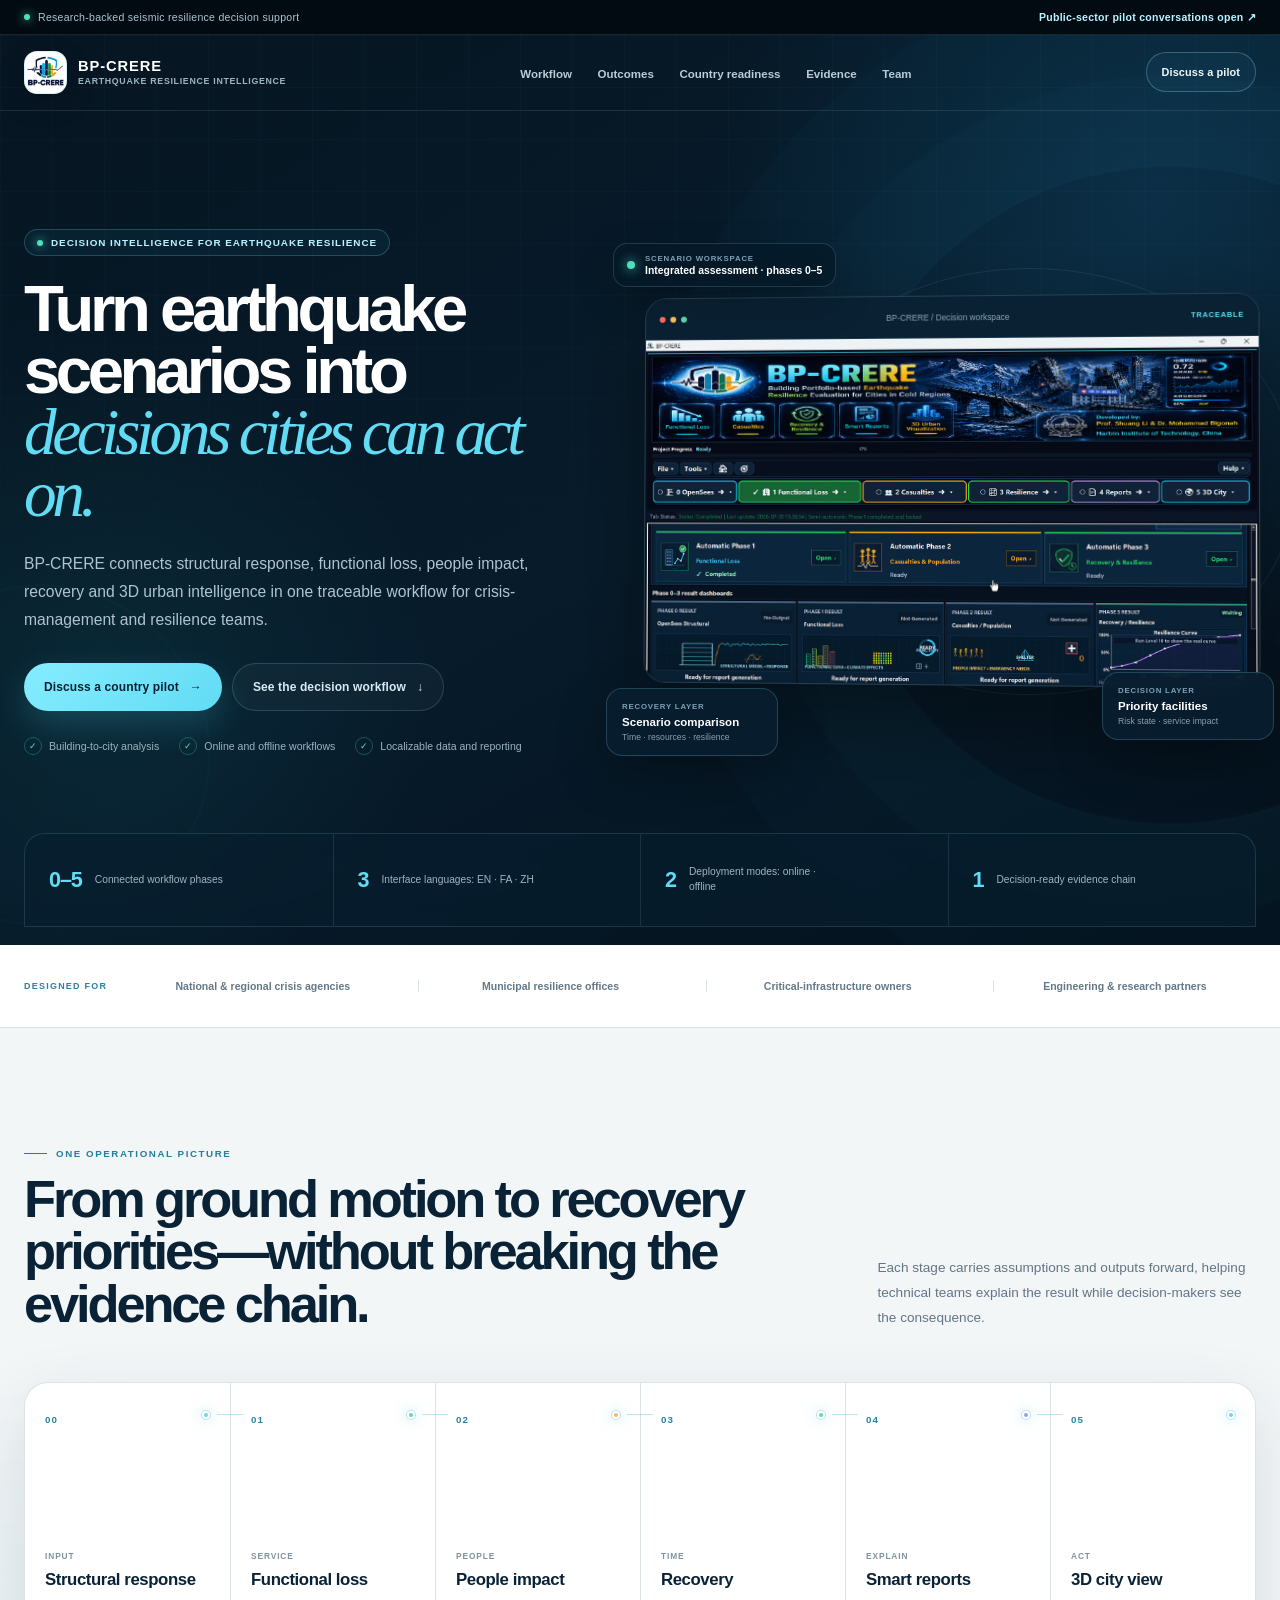
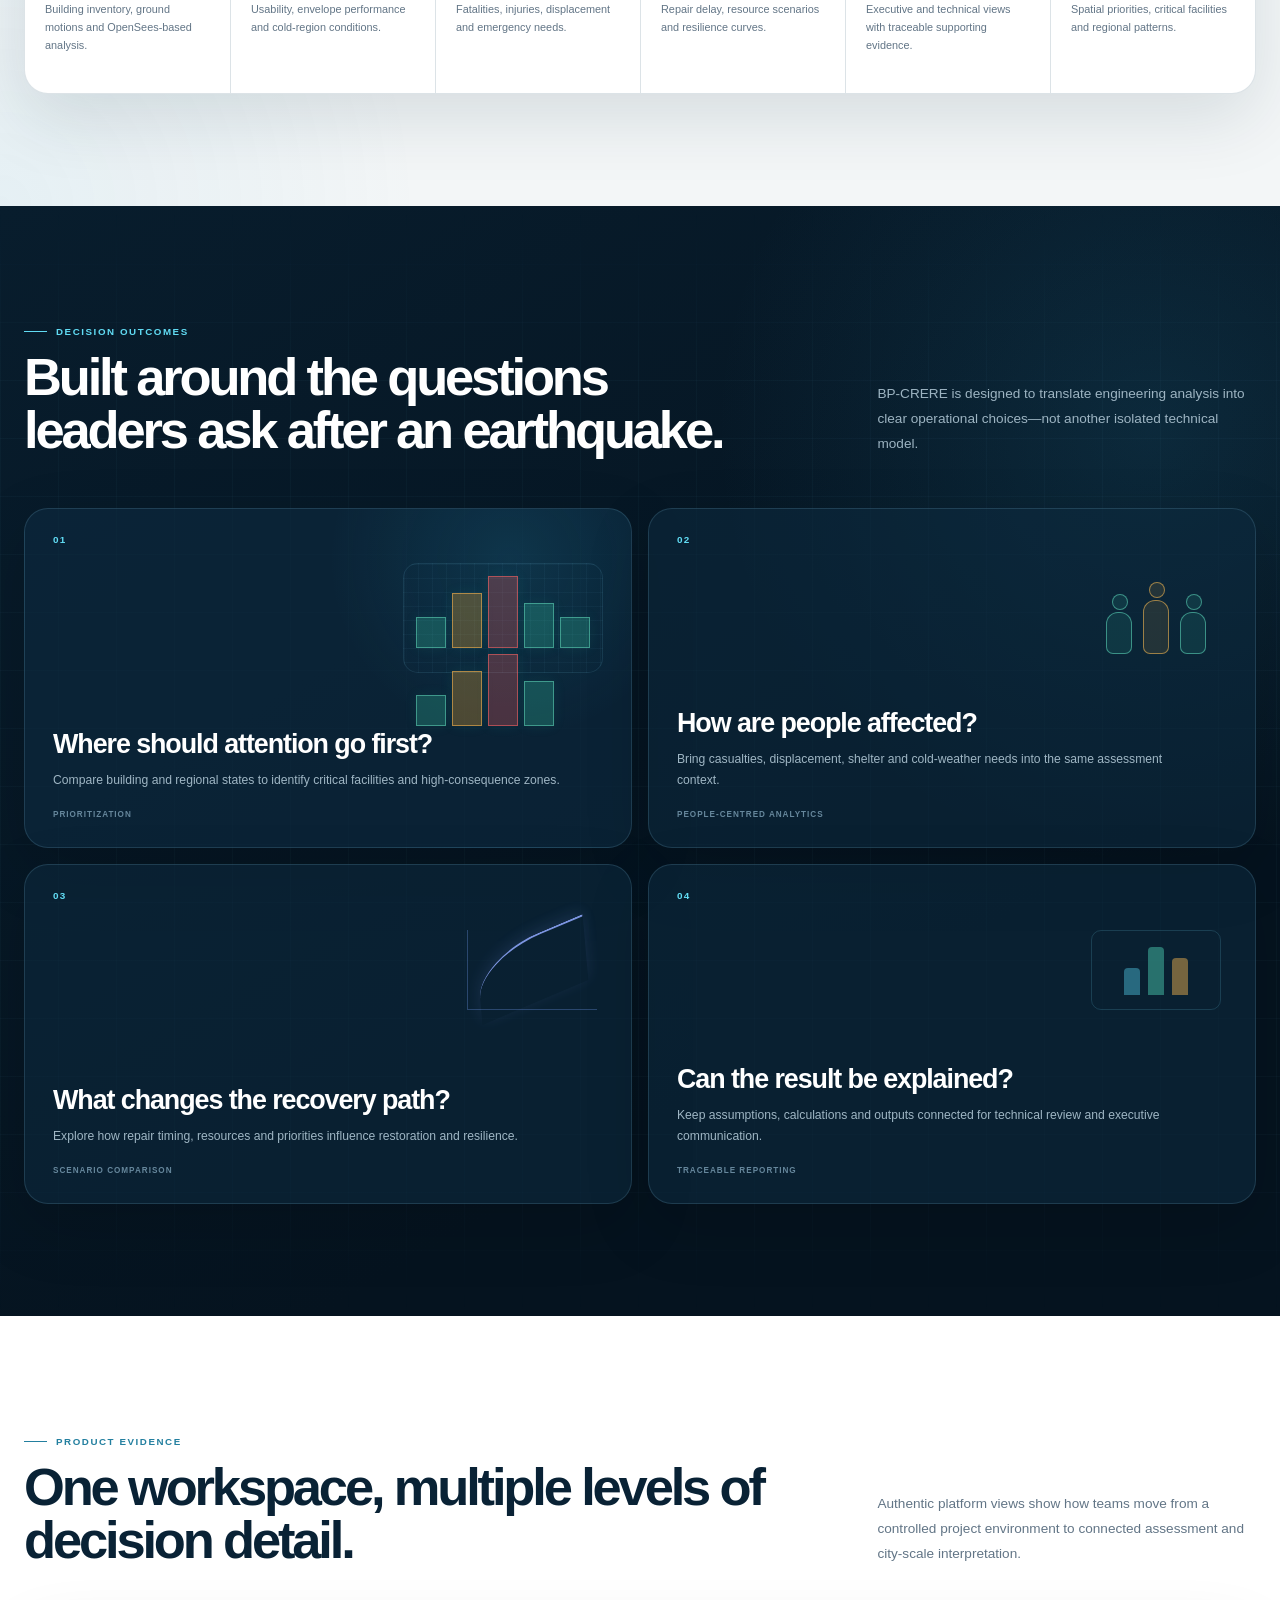
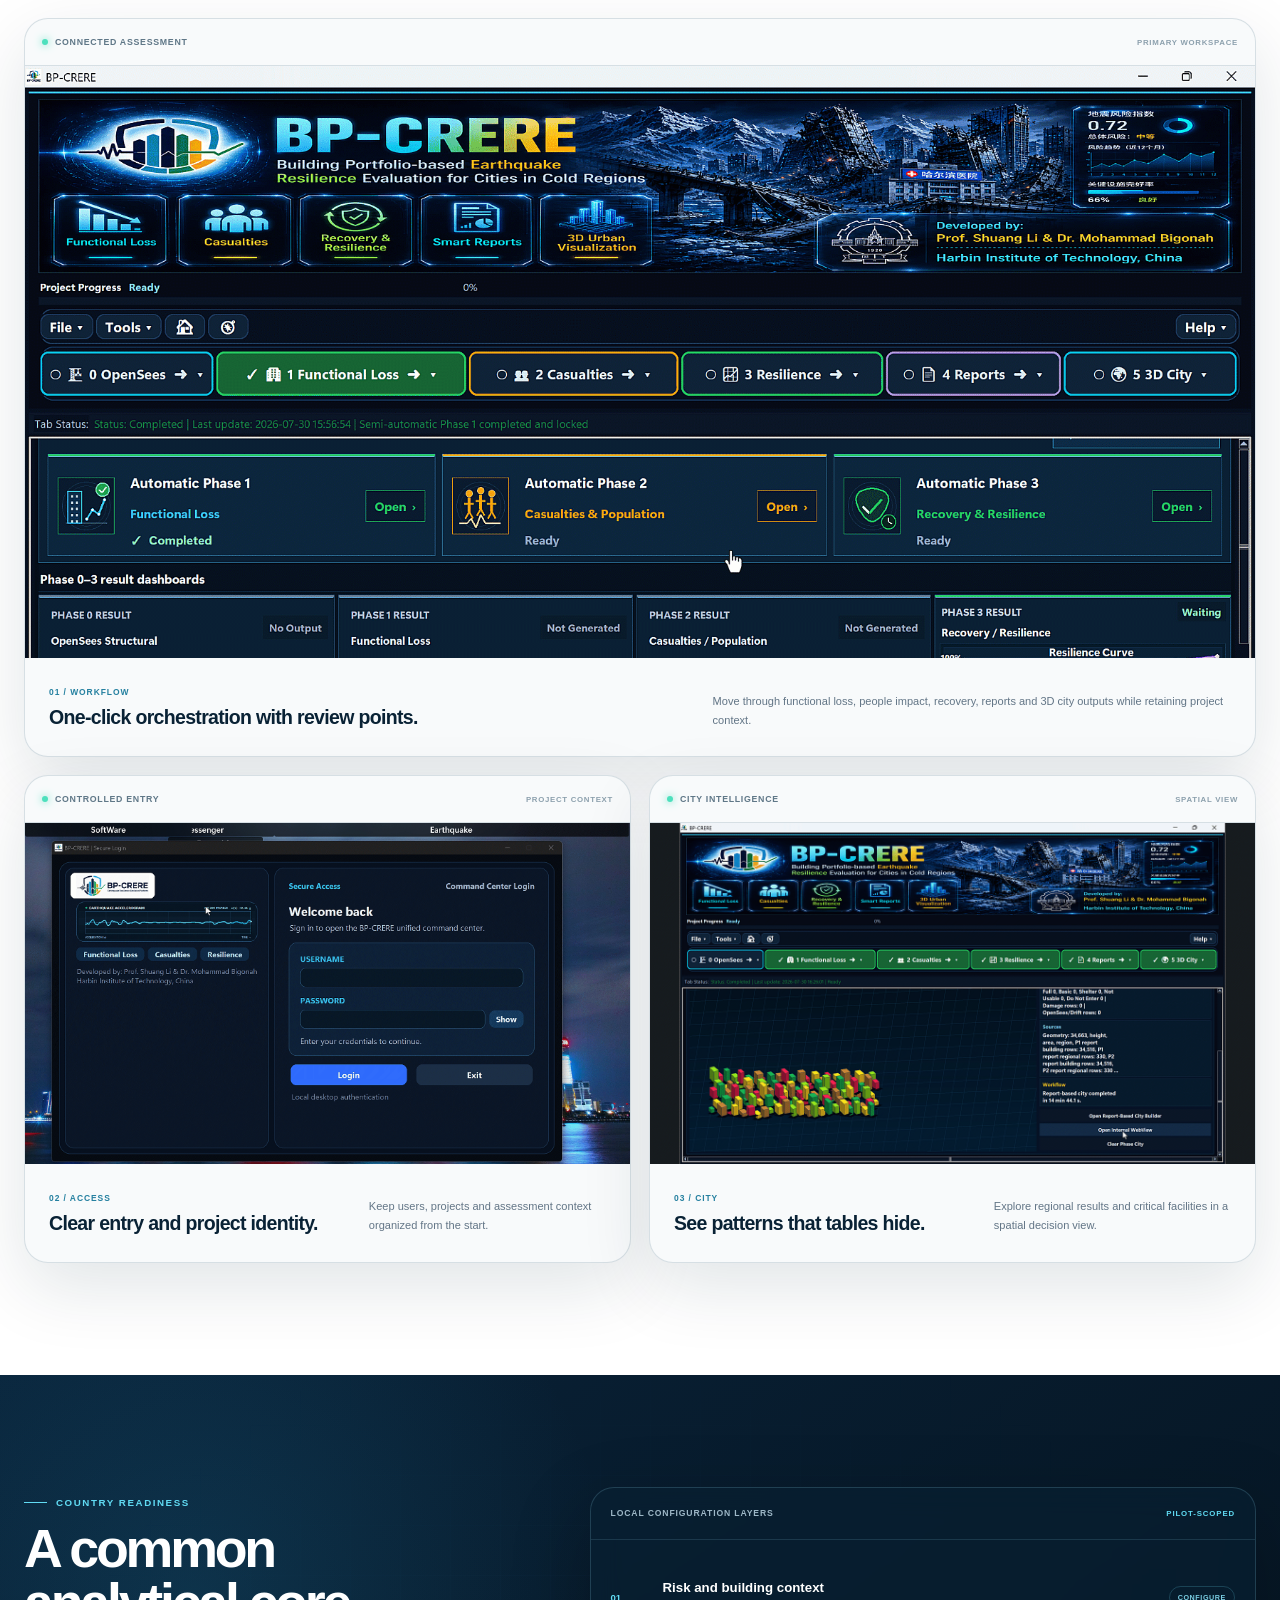
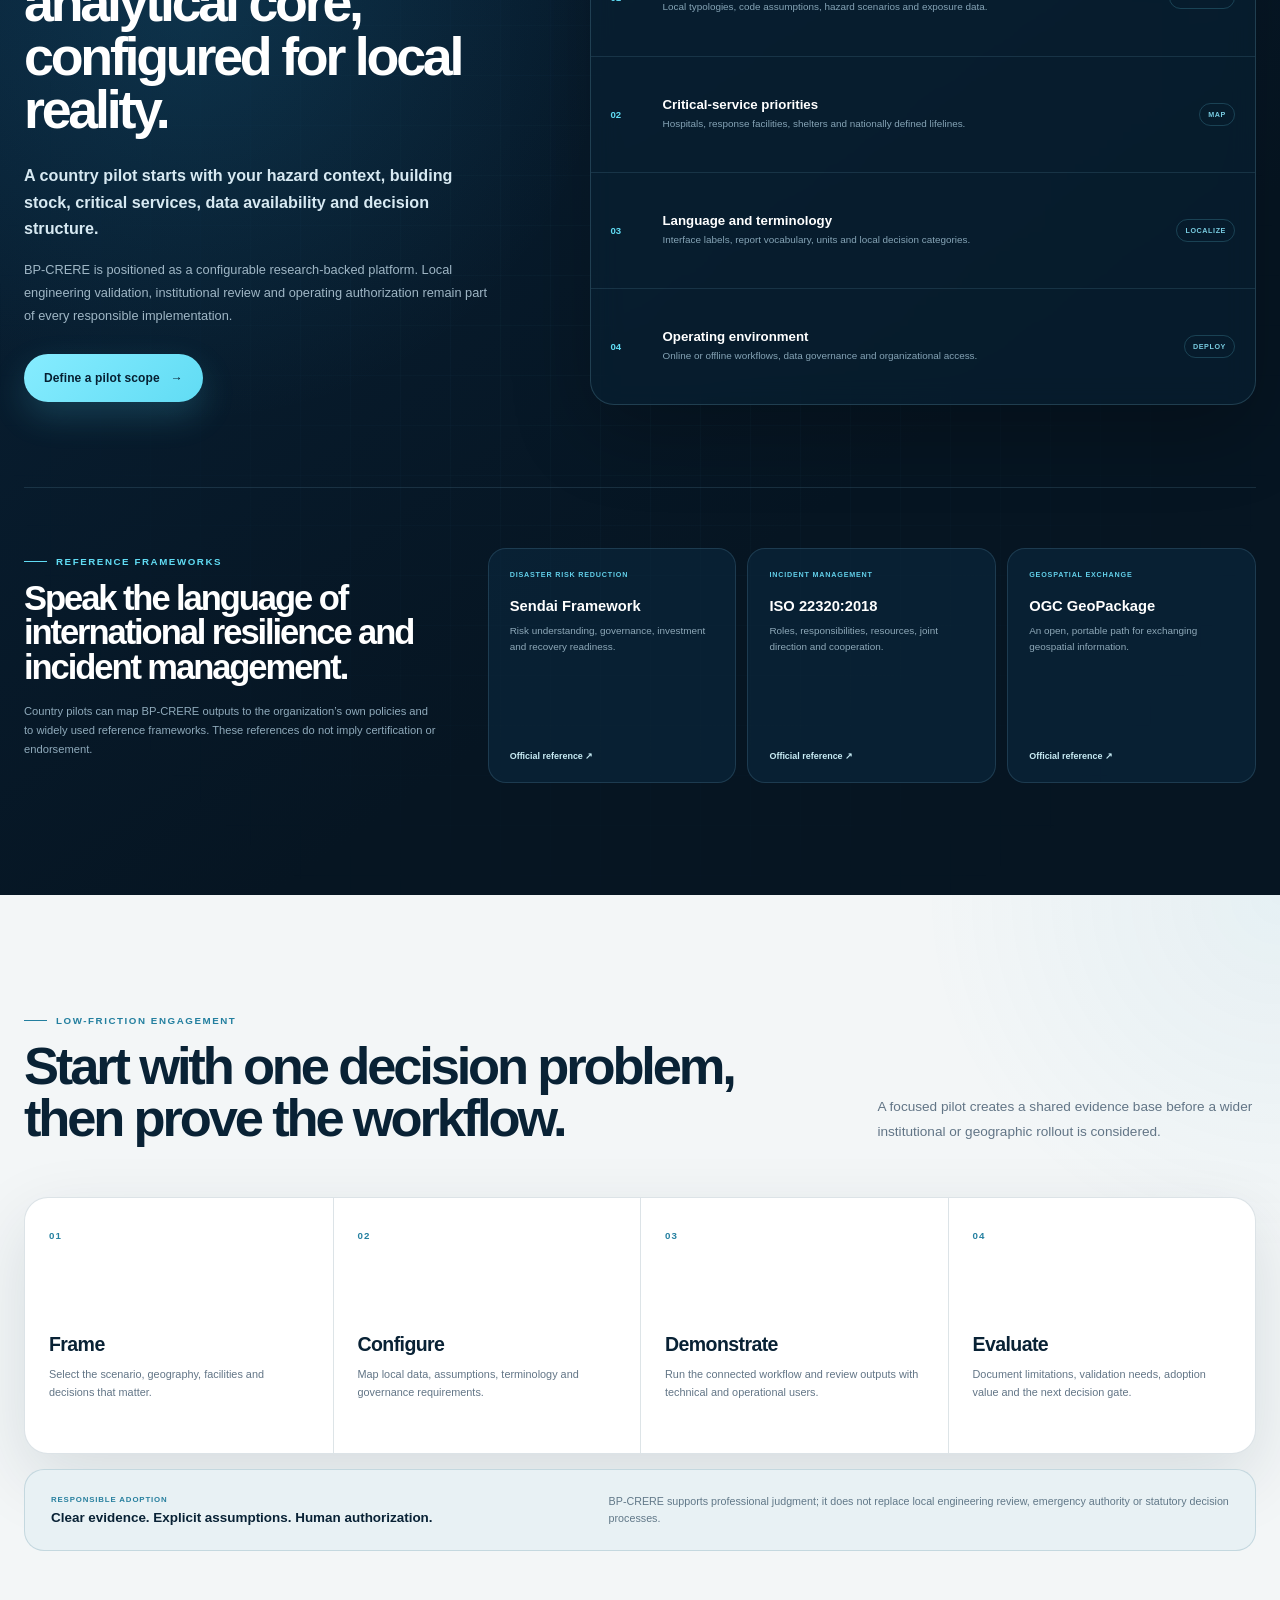
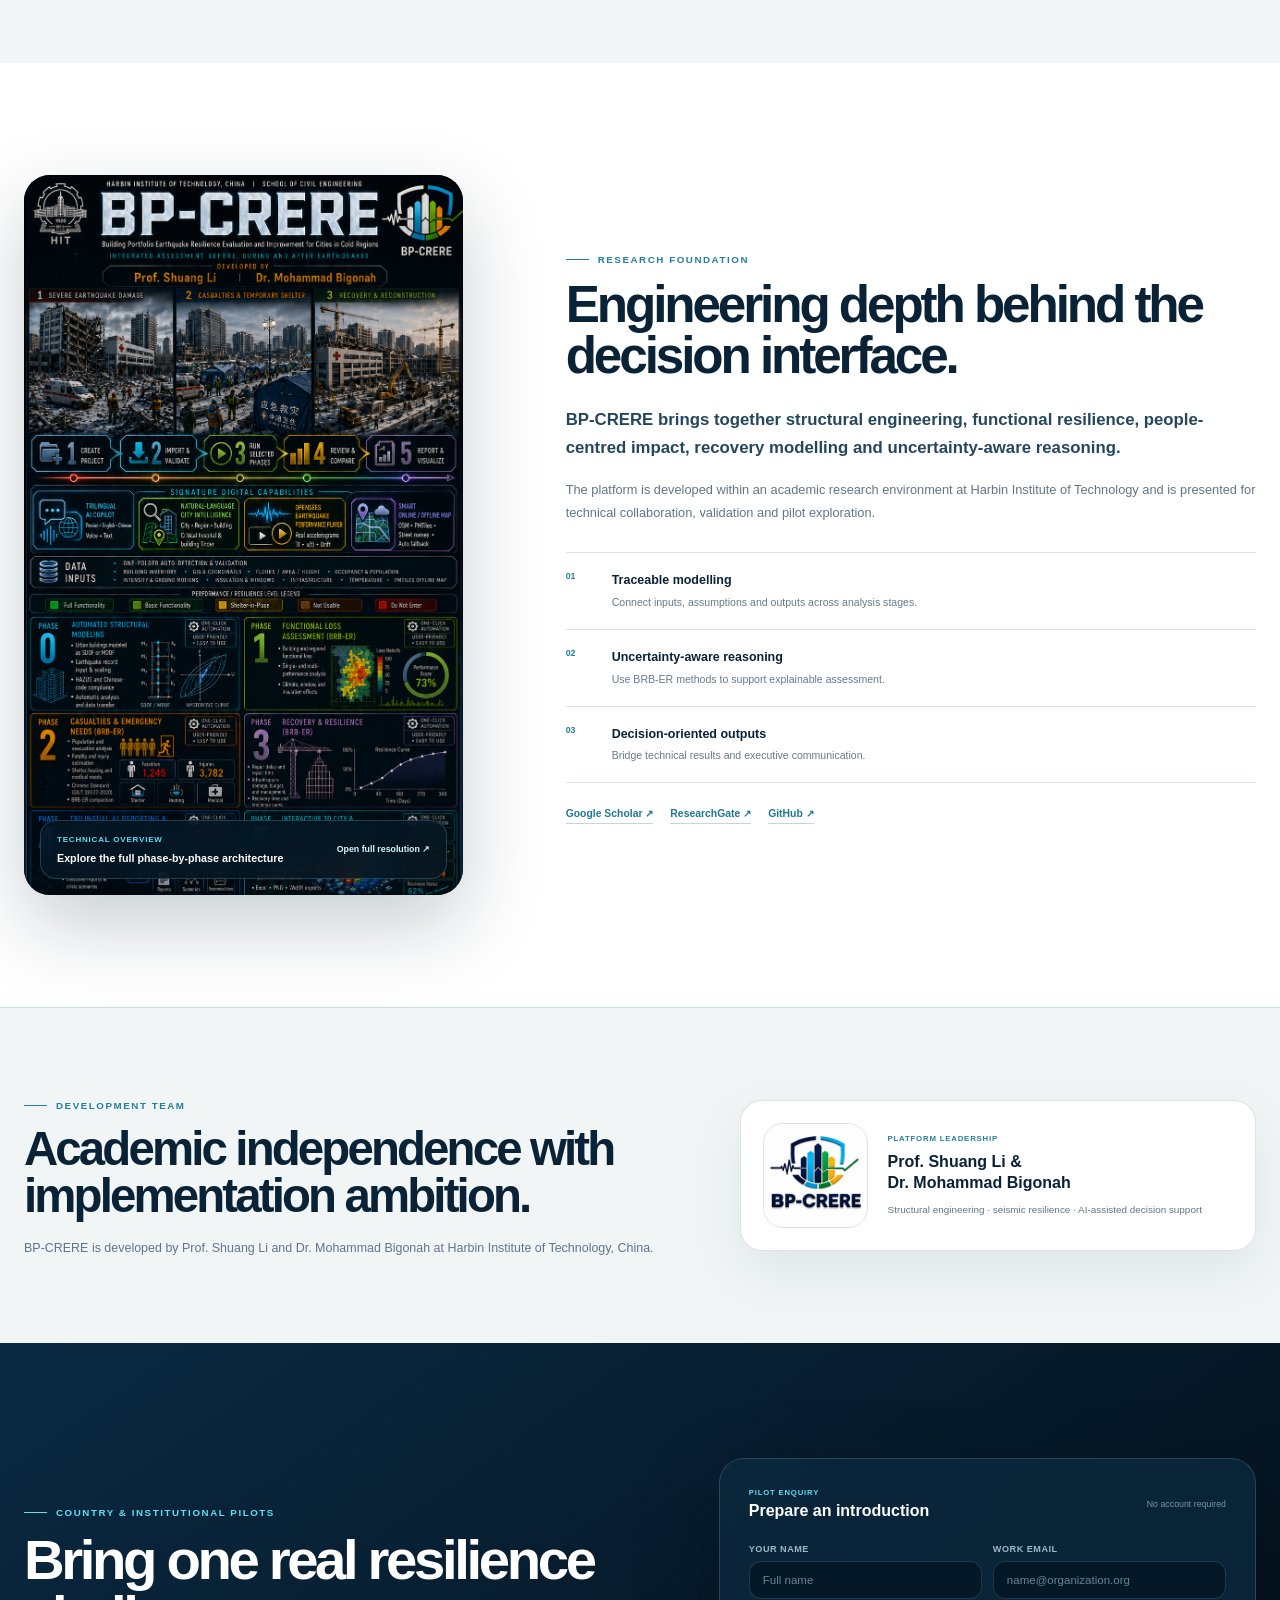
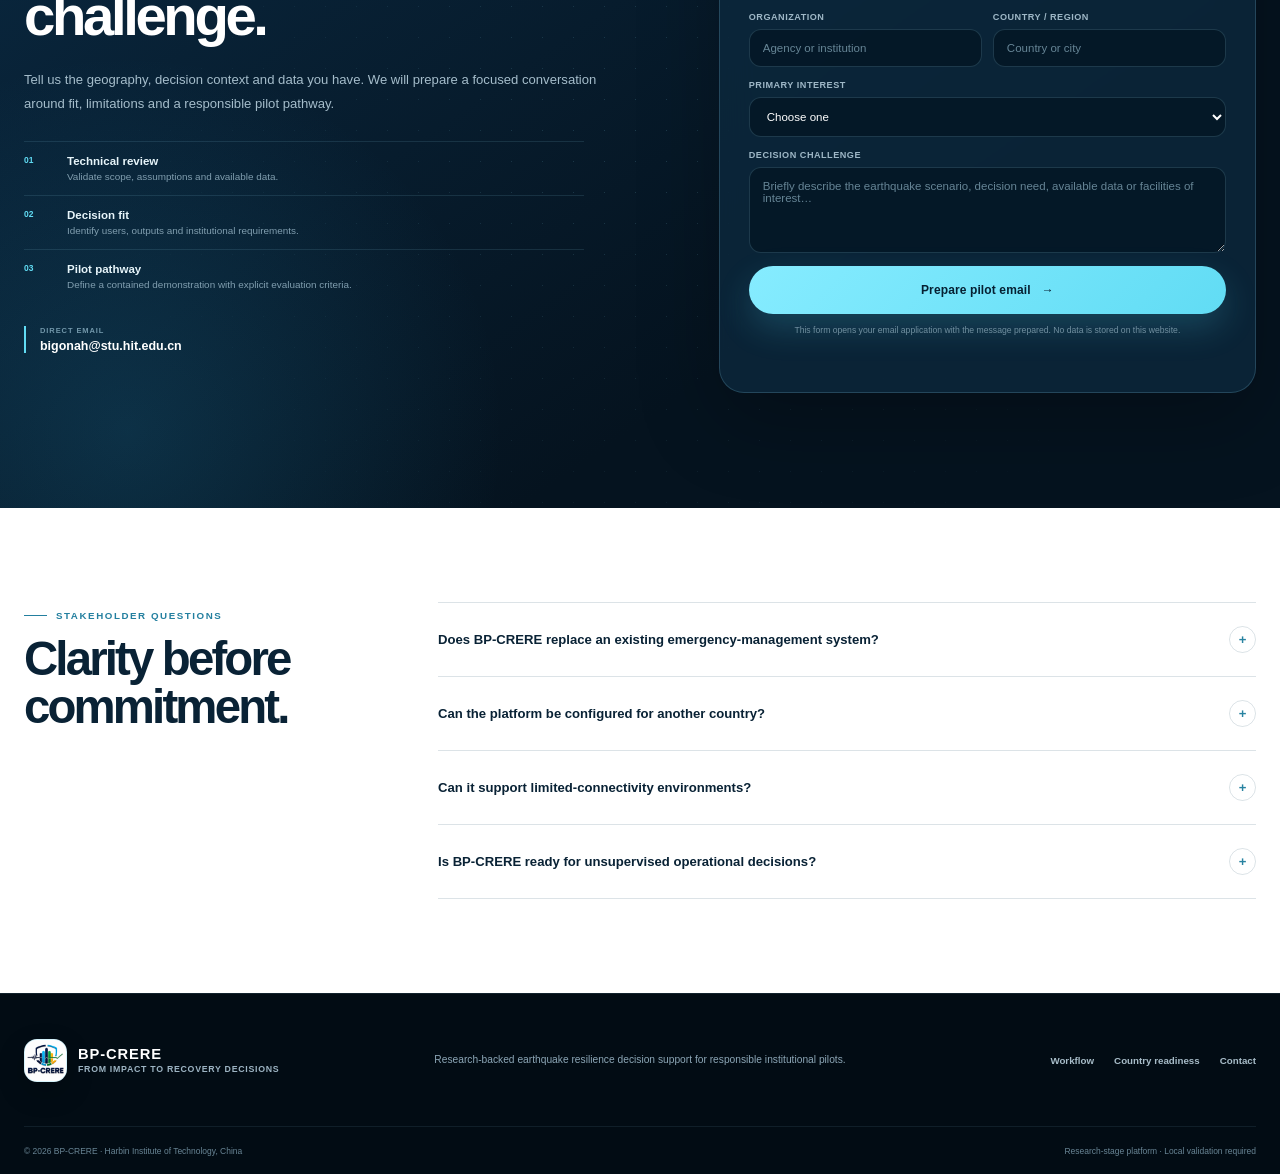
==== commit 945b6071: "BP-CRERE" ====
--- a/index.html
+++ b/index.html
@@ -3,223 +3,523 @@
 <head>
   <meta charset="utf-8">
   <meta name="viewport" content="width=device-width,initial-scale=1">
-  <meta name="theme-color" content="#061523">
-  <meta name="description" content="Mohammad Bigonah — structural and earthquake engineering researcher and co-developer of BP-CRERE, an integrated platform for resilient cold-region cities.">
-  <meta property="og:title" content="Mohammad Bigonah | BP-CRERE">
-  <meta property="og:description" content="Research, software and decision intelligence for earthquake-resilient cities.">
-  <meta property="og:image" content="assets/hero-cover.png">
-  <title>Mohammad Bigonah | BP-CRERE Research</title>
+  <meta name="theme-color" content="#071826">
+  <meta name="description" content="BP-CRERE connects earthquake impact, functional loss, people impact, recovery and city-scale intelligence in one traceable decision-support workflow.">
+  <meta name="robots" content="index,follow">
+  <meta property="og:type" content="website">
+  <meta property="og:title" content="BP-CRERE | From earthquake impact to recovery decisions">
+  <meta property="og:description" content="Research-backed decision support for public-sector earthquake resilience and recovery planning.">
+  <meta property="og:image" content="assets/social-cover.png">
+  <meta property="og:image:alt" content="BP-CRERE earthquake resilience platform overview">
+  <title>BP-CRERE | Earthquake Resilience Decision Support</title>
   <link rel="icon" href="assets/bp-crere-brand.png">
-  <link rel="preconnect" href="https://fonts.googleapis.com">
-  <link rel="preconnect" href="https://fonts.gstatic.com" crossorigin>
-  <link href="https://fonts.googleapis.com/css2?family=DM+Sans:wght@400;500;600;700&family=Manrope:wght@400;500;600;700;800&display=swap" rel="stylesheet">
   <link rel="stylesheet" href="styles.css">
 </head>
 <body>
-  <a class="skip-link" href="#main">Skip to content</a>
+  <a class="skip-link" href="#main">Skip to main content</a>
   <div class="scroll-progress" aria-hidden="true"><span id="scrollProgress"></span></div>
 
+  <div class="utility-bar">
+    <div class="shell utility-inner">
+      <p><span></span> Research-backed seismic resilience decision support</p>
+      <a href="#pilot">Public-sector pilot conversations open <span aria-hidden="true">↗</span></a>
+    </div>
+  </div>
+
   <header class="site-header" id="siteHeader">
-    <div class="nav-shell">
+    <div class="shell nav-shell">
       <a class="brand-lockup" href="#home" aria-label="BP-CRERE home">
-        <span class="brand-icon"><img src="assets/bp-crere-brand.png" alt=""></span>
-        <span><strong>BP-CRERE</strong><small>Resilience research platform</small></span>
+        <span class="brand-mark"><img src="assets/bp-crere-brand.png" alt=""></span>
+        <span>
+          <strong>BP-CRERE</strong>
+          <small>Earthquake resilience intelligence</small>
+        </span>
       </a>
 
       <nav id="primaryNav" aria-label="Primary navigation">
-        <a href="#research">Research</a>
-        <a href="#platform">Platform</a>
-        <a href="#publications">Publications</a>
-        <a href="#about">About</a>
-        <a href="#contact">Contact</a>
+        <a href="#workflow">Workflow</a>
+        <a href="#outcomes">Outcomes</a>
+        <a href="#readiness">Country readiness</a>
+        <a href="#evidence">Evidence</a>
+        <a href="#team">Team</a>
       </nav>
 
-      <a class="nav-action" href="#contact">Start a conversation <svg viewBox="0 0 20 20"><path d="M4 10h11M11 5l5 5-5 5"/></svg></a>
-      <button class="menu-button" id="menuButton" aria-label="Open navigation" aria-expanded="false"><span></span><span></span></button>
+      <a class="button button-small button-outline header-cta" href="#pilot">Discuss a pilot</a>
+      <button class="menu-button" id="menuButton" aria-label="Open navigation" aria-expanded="false">
+        <span></span><span></span>
+      </button>
     </div>
   </header>
 
   <main id="main">
     <section class="hero" id="home">
-      <img class="hero-image" src="assets/hero-cover.png" alt="BP-CRERE earthquake resilience platform across a winter city">
-      <div class="hero-overlay"></div>
-      <div class="hero-mobile-copy">
-        <span class="eyebrow light">Flagship research platform</span>
-        <h1>Engineering resilient cities from impact to recovery.</h1>
-        <p>Structural insight, urban-scale evidence and AI-assisted decisions for cold-region cities.</p>
-      </div>
-      <div class="hero-command">
-        <div class="command-state"><i></i><span><small>Research system</small><strong>BP-CRERE · Operational overview</strong></span></div>
-        <div class="command-affiliation">
-          <span class="hit-seal" aria-label="Harbin Institute of Technology emblem"></span>
-          <span><small>Research affiliation</small><strong>Harbin Institute of Technology</strong></span>
-        </div>
-        <a class="button cyan" href="#platform">Explore the platform <svg viewBox="0 0 20 20"><path d="M4 10h11M11 5l5 5-5 5"/></svg></a>
-      </div>
-    </section>
-
-    <section class="proof-strip" aria-label="Research highlights">
-      <div class="page-shell proof-grid">
-        <div><strong>7</strong><span>peer-reviewed publications</span></div>
-        <div><strong>167+</strong><span>academic citations</span></div>
-        <div><strong>5</strong><span>connected platform phases</span></div>
-        <div><strong>3</strong><span>languages · EN / FA / ZH</span></div>
-      </div>
-    </section>
-
-    <section class="section researcher-intro" id="research">
-      <div class="page-shell intro-grid reveal">
-        <div>
-          <span class="eyebrow">Research identity</span>
-          <h2>Structural engineering with <em>city-scale consequence.</em></h2>
-        </div>
-        <div class="intro-statement">
-          <p>Mohammad Bigonah is a structural and earthquake engineering researcher focused on translating complex analysis into practical resilience decisions.</p>
-          <div class="signature"><span>Mohammad Bigonah</span><small>PhD Candidate · Harbin Institute of Technology</small></div>
-        </div>
-      </div>
-
-      <div class="page-shell research-cards">
-        <article class="research-card wide reveal">
-          <span class="card-code">01 / SEISMIC RESILIENCE</span>
-          <h3>From structural response to recovery.</h3>
-          <p>Connecting nonlinear response, functional loss, casualties and recovery without losing the trace between assumptions and decisions.</p>
-          <i class="card-orbit"></i>
-        </article>
-        <article class="research-card reveal">
-          <span class="card-code">02 / AI & UNCERTAINTY</span>
-          <h3>Evidence-aware decision support.</h3>
-          <p>Belief Rule-Based reasoning and machine learning for uncertainty-aware prediction and prioritization.</p>
-        </article>
-        <article class="research-card reveal">
-          <span class="card-code">03 / URBAN SYSTEMS</span>
-          <h3>Portfolio-scale intelligence.</h3>
-          <p>City-scale loss, critical facilities, casualties and cold-region functionality under earthquake scenarios.</p>
-        </article>
-      </div>
-    </section>
-
-    <section class="section platform-section" id="platform">
-      <div class="page-shell section-heading reveal">
-        <div><span class="eyebrow light">BP-CRERE in action</span><h2>A research platform that makes the <em>whole resilience story visible.</em></h2></div>
-        <p>Three system views show the journey from secure access and one-click assessment to a decision-ready 3D city.</p>
-      </div>
-
-      <div class="page-shell showcase-grid">
-        <article class="media-card large reveal">
-          <div class="media-top"><span><i></i> 01 · Secure research environment</span><small>AUTHENTICATION</small></div>
-          <div class="media-wrap"><img src="assets/BP-CRERE1.gif" alt="BP-CRERE secure login and research environment"></div>
-          <div class="media-caption"><h3>Secure entry. Clear analytical context.</h3><p>A dedicated command-center experience introduces the platform, its research team and the connected resilience workflow.</p></div>
-        </article>
-        <article class="media-card reveal">
-          <div class="media-top"><span><i></i> 02 · One-click workflow</span><small>ASSESSMENT</small></div>
-          <div class="media-wrap"><img src="assets/BP-CRERE2.gif" alt="BP-CRERE automated assessment dashboard"></div>
-          <div class="media-caption"><h3>One connected assessment.</h3><p>Functional loss, people impact, recovery, reports and urban visualization remain in one traceable workspace.</p></div>
-        </article>
-        <article class="media-card reveal">
-          <div class="media-top"><span><i></i> 03 · Urban intelligence</span><small>3D CITY</small></div>
-          <div class="media-wrap"><img src="assets/BP-CRERE3.gif" alt="BP-CRERE interactive 3D city visualization"></div>
-          <div class="media-caption"><h3>From buildings to city decisions.</h3><p>Performance states, critical facilities and regional results become explorable urban evidence.</p></div>
-        </article>
-      </div>
-
-      <div class="page-shell phase-rail reveal">
-        <div><span>0</span><strong>Structural response</strong><small>OpenSees · SDOF / MDOF</small></div>
-        <div><span>1</span><strong>Functional loss</strong><small>Cold-region functionality</small></div>
-        <div><span>2</span><strong>People impact</strong><small>Casualties · shelter</small></div>
-        <div><span>3</span><strong>Recovery</strong><small>Time · resilience</small></div>
-        <div><span>4–5</span><strong>Decision intelligence</strong><small>Reports · 3D city</small></div>
-      </div>
-    </section>
-
-    <section class="section identity-section" id="about">
-      <div class="page-shell identity-grid">
+      <div class="hero-grid" aria-hidden="true"></div>
+      <div class="hero-glow hero-glow-one" aria-hidden="true"></div>
+      <div class="hero-glow hero-glow-two" aria-hidden="true"></div>
+
+      <div class="shell hero-layout">
+        <div class="hero-copy reveal">
+          <div class="hero-kicker"><span>Decision intelligence for earthquake resilience</span></div>
+          <h1>Turn earthquake scenarios into <em>decisions cities can act on.</em></h1>
+          <p class="hero-lead">BP-CRERE connects structural response, functional loss, people impact, recovery and 3D urban intelligence in one traceable workflow for crisis-management and resilience teams.</p>
+
+          <div class="hero-actions">
+            <a class="button button-primary" href="#pilot">Discuss a country pilot <span aria-hidden="true">→</span></a>
+            <a class="button button-ghost" href="#workflow">See the decision workflow <span aria-hidden="true">↓</span></a>
+          </div>
+
+          <ul class="trust-list" aria-label="Platform characteristics">
+            <li><span>✓</span> Building-to-city analysis</li>
+            <li><span>✓</span> Online and offline workflows</li>
+            <li><span>✓</span> Localizable data and reporting</li>
+          </ul>
+        </div>
+
+        <div class="product-stage reveal">
+          <div class="stage-note">
+            <span class="live-dot"></span>
+            <div><small>Scenario workspace</small><strong>Integrated assessment · phases 0–5</strong></div>
+          </div>
+          <div class="product-frame">
+            <div class="frame-bar">
+              <div class="frame-dots"><i></i><i></i><i></i></div>
+              <span>BP-CRERE / Decision workspace</span>
+              <small>TRACEABLE</small>
+            </div>
+            <img src="assets/platform-workflow.png" alt="BP-CRERE workflow connecting structural analysis, functional loss, people impact and recovery">
+          </div>
+          <div class="output-card output-card-one">
+            <small>Decision layer</small>
+            <strong>Priority facilities</strong>
+            <span>Risk state · service impact</span>
+          </div>
+          <div class="output-card output-card-two">
+            <small>Recovery layer</small>
+            <strong>Scenario comparison</strong>
+            <span>Time · resources · resilience</span>
+          </div>
+        </div>
+      </div>
+
+      <div class="shell proof-band">
+        <div><strong>0–5</strong><span>Connected workflow phases</span></div>
+        <div><strong>3</strong><span>Interface languages: EN · FA · ZH</span></div>
+        <div><strong>2</strong><span>Deployment modes: online · offline</span></div>
+        <div><strong>1</strong><span>Decision-ready evidence chain</span></div>
+      </div>
+    </section>
+
+    <section class="stakeholder-strip" aria-label="Designed for">
+      <div class="shell stakeholder-inner">
+        <span>Designed for</span>
+        <p>National &amp; regional crisis agencies</p>
+        <p>Municipal resilience offices</p>
+        <p>Critical-infrastructure owners</p>
+        <p>Engineering &amp; research partners</p>
+      </div>
+    </section>
+
+    <section class="section workflow-section" id="workflow">
+      <div class="shell">
+        <div class="section-heading reveal">
+          <div>
+            <span class="eyebrow">One operational picture</span>
+            <h2>From ground motion to recovery priorities—without breaking the evidence chain.</h2>
+          </div>
+          <p>Each stage carries assumptions and outputs forward, helping technical teams explain the result while decision-makers see the consequence.</p>
+        </div>
+
+        <div class="workflow-rail reveal">
+          <article>
+            <span>00</span>
+            <i></i>
+            <small>INPUT</small>
+            <h3>Structural response</h3>
+            <p>Building inventory, ground motions and OpenSees-based analysis.</p>
+          </article>
+          <article>
+            <span>01</span>
+            <i></i>
+            <small>SERVICE</small>
+            <h3>Functional loss</h3>
+            <p>Usability, envelope performance and cold-region conditions.</p>
+          </article>
+          <article>
+            <span>02</span>
+            <i></i>
+            <small>PEOPLE</small>
+            <h3>People impact</h3>
+            <p>Fatalities, injuries, displacement and emergency needs.</p>
+          </article>
+          <article>
+            <span>03</span>
+            <i></i>
+            <small>TIME</small>
+            <h3>Recovery</h3>
+            <p>Repair delay, resource scenarios and resilience curves.</p>
+          </article>
+          <article>
+            <span>04</span>
+            <i></i>
+            <small>EXPLAIN</small>
+            <h3>Smart reports</h3>
+            <p>Executive and technical views with traceable supporting evidence.</p>
+          </article>
+          <article>
+            <span>05</span>
+            <i></i>
+            <small>ACT</small>
+            <h3>3D city view</h3>
+            <p>Spatial priorities, critical facilities and regional patterns.</p>
+          </article>
+        </div>
+      </div>
+    </section>
+
+    <section class="section outcomes-section" id="outcomes">
+      <div class="shell">
+        <div class="section-heading light-heading reveal">
+          <div>
+            <span class="eyebrow light">Decision outcomes</span>
+            <h2>Built around the questions leaders ask after an earthquake.</h2>
+          </div>
+          <p>BP-CRERE is designed to translate engineering analysis into clear operational choices—not another isolated technical model.</p>
+        </div>
+
+        <div class="outcome-grid">
+          <article class="outcome-card featured reveal">
+            <span class="outcome-index">01</span>
+            <div class="mini-map" aria-hidden="true">
+              <i></i><i></i><i></i><i></i><i></i><i></i><i></i><i></i><i></i>
+            </div>
+            <h3>Where should attention go first?</h3>
+            <p>Compare building and regional states to identify critical facilities and high-consequence zones.</p>
+            <small>PRIORITIZATION</small>
+          </article>
+          <article class="outcome-card reveal">
+            <span class="outcome-index">02</span>
+            <div class="metric-icon people-icon" aria-hidden="true"><b></b><b></b><b></b></div>
+            <h3>How are people affected?</h3>
+            <p>Bring casualties, displacement, shelter and cold-weather needs into the same assessment context.</p>
+            <small>PEOPLE-CENTRED ANALYTICS</small>
+          </article>
+          <article class="outcome-card reveal">
+            <span class="outcome-index">03</span>
+            <div class="curve-icon" aria-hidden="true"><i></i></div>
+            <h3>What changes the recovery path?</h3>
+            <p>Explore how repair timing, resources and priorities influence restoration and resilience.</p>
+            <small>SCENARIO COMPARISON</small>
+          </article>
+          <article class="outcome-card reveal">
+            <span class="outcome-index">04</span>
+            <div class="report-icon" aria-hidden="true"><i></i><i></i><i></i></div>
+            <h3>Can the result be explained?</h3>
+            <p>Keep assumptions, calculations and outputs connected for technical review and executive communication.</p>
+            <small>TRACEABLE REPORTING</small>
+          </article>
+        </div>
+      </div>
+    </section>
+
+    <section class="section product-section" id="platform">
+      <div class="shell">
+        <div class="section-heading reveal">
+          <div>
+            <span class="eyebrow">Product evidence</span>
+            <h2>One workspace, multiple levels of decision detail.</h2>
+          </div>
+          <p>Authentic platform views show how teams move from a controlled project environment to connected assessment and city-scale interpretation.</p>
+        </div>
+
+        <div class="screen-grid">
+          <article class="screen-card screen-card-wide reveal">
+            <div class="screen-meta"><span><i></i> CONNECTED ASSESSMENT</span><small>PRIMARY WORKSPACE</small></div>
+            <div class="screen-image"><img src="assets/platform-workflow.png" alt="BP-CRERE connected assessment dashboard"></div>
+            <div class="screen-copy">
+              <div><small>01 / WORKFLOW</small><h3>One-click orchestration with review points.</h3></div>
+              <p>Move through functional loss, people impact, recovery, reports and 3D city outputs while retaining project context.</p>
+            </div>
+          </article>
+          <article class="screen-card reveal">
+            <div class="screen-meta"><span><i></i> CONTROLLED ENTRY</span><small>PROJECT CONTEXT</small></div>
+            <div class="screen-image"><img src="assets/platform-entry.png" alt="BP-CRERE controlled project entry screen"></div>
+            <div class="screen-copy">
+              <div><small>02 / ACCESS</small><h3>Clear entry and project identity.</h3></div>
+              <p>Keep users, projects and assessment context organized from the start.</p>
+            </div>
+          </article>
+          <article class="screen-card reveal">
+            <div class="screen-meta"><span><i></i> CITY INTELLIGENCE</span><small>SPATIAL VIEW</small></div>
+            <div class="screen-image"><img src="assets/platform-city.png" alt="BP-CRERE 3D urban visualization"></div>
+            <div class="screen-copy">
+              <div><small>03 / CITY</small><h3>See patterns that tables hide.</h3></div>
+              <p>Explore regional results and critical facilities in a spatial decision view.</p>
+            </div>
+          </article>
+        </div>
+      </div>
+    </section>
+
+    <section class="section readiness-section" id="readiness">
+      <div class="shell readiness-grid">
+        <div class="readiness-copy reveal">
+          <span class="eyebrow light">Country readiness</span>
+          <h2>A common analytical core, configured for local reality.</h2>
+          <p class="lead">A country pilot starts with your hazard context, building stock, critical services, data availability and decision structure.</p>
+          <p>BP-CRERE is positioned as a configurable research-backed platform. Local engineering validation, institutional review and operating authorization remain part of every responsible implementation.</p>
+          <a class="button button-primary" href="#pilot">Define a pilot scope <span aria-hidden="true">→</span></a>
+        </div>
+
+        <div class="readiness-panel reveal">
+          <div class="panel-top"><span>LOCAL CONFIGURATION LAYERS</span><small>PILOT-SCOPED</small></div>
+          <ul>
+            <li>
+              <span>01</span>
+              <div><strong>Risk and building context</strong><p>Local typologies, code assumptions, hazard scenarios and exposure data.</p></div>
+              <i>CONFIGURE</i>
+            </li>
+            <li>
+              <span>02</span>
+              <div><strong>Critical-service priorities</strong><p>Hospitals, response facilities, shelters and nationally defined lifelines.</p></div>
+              <i>MAP</i>
+            </li>
+            <li>
+              <span>03</span>
+              <div><strong>Language and terminology</strong><p>Interface labels, report vocabulary, units and local decision categories.</p></div>
+              <i>LOCALIZE</i>
+            </li>
+            <li>
+              <span>04</span>
+              <div><strong>Operating environment</strong><p>Online or offline workflows, data governance and organizational access.</p></div>
+              <i>DEPLOY</i>
+            </li>
+          </ul>
+        </div>
+      </div>
+
+      <div class="shell framework-wrap reveal">
+        <div class="framework-intro">
+          <span class="eyebrow light">Reference frameworks</span>
+          <h3>Speak the language of international resilience and incident management.</h3>
+          <p>Country pilots can map BP-CRERE outputs to the organization’s own policies and to widely used reference frameworks. These references do not imply certification or endorsement.</p>
+        </div>
+        <div class="framework-grid">
+          <a href="https://www.undrr.org/implementing-sendai-framework/what-sendai-framework" target="_blank" rel="noopener">
+            <small>DISASTER RISK REDUCTION</small>
+            <strong>Sendai Framework</strong>
+            <p>Risk understanding, governance, investment and recovery readiness.</p>
+            <span>Official reference ↗</span>
+          </a>
+          <a href="https://www.iso.org/standard/67851.html" target="_blank" rel="noopener">
+            <small>INCIDENT MANAGEMENT</small>
+            <strong>ISO 22320:2018</strong>
+            <p>Roles, responsibilities, resources, joint direction and cooperation.</p>
+            <span>Official reference ↗</span>
+          </a>
+          <a href="https://www.ogc.org/standards/geopackage/" target="_blank" rel="noopener">
+            <small>GEOSPATIAL EXCHANGE</small>
+            <strong>OGC GeoPackage</strong>
+            <p>An open, portable path for exchanging geospatial information.</p>
+            <span>Official reference ↗</span>
+          </a>
+        </div>
+      </div>
+    </section>
+
+    <section class="section pilot-section" id="pilot-process">
+      <div class="shell">
+        <div class="section-heading reveal">
+          <div>
+            <span class="eyebrow">Low-friction engagement</span>
+            <h2>Start with one decision problem, then prove the workflow.</h2>
+          </div>
+          <p>A focused pilot creates a shared evidence base before a wider institutional or geographic rollout is considered.</p>
+        </div>
+
+        <div class="pilot-grid">
+          <article class="reveal"><span>01</span><h3>Frame</h3><p>Select the scenario, geography, facilities and decisions that matter.</p></article>
+          <article class="reveal"><span>02</span><h3>Configure</h3><p>Map local data, assumptions, terminology and governance requirements.</p></article>
+          <article class="reveal"><span>03</span><h3>Demonstrate</h3><p>Run the connected workflow and review outputs with technical and operational users.</p></article>
+          <article class="reveal"><span>04</span><h3>Evaluate</h3><p>Document limitations, validation needs, adoption value and the next decision gate.</p></article>
+        </div>
+
+        <div class="assurance-band reveal">
+          <div>
+            <small>RESPONSIBLE ADOPTION</small>
+            <strong>Clear evidence. Explicit assumptions. Human authorization.</strong>
+          </div>
+          <p>BP-CRERE supports professional judgment; it does not replace local engineering review, emergency authority or statutory decision processes.</p>
+        </div>
+      </div>
+    </section>
+
+    <section class="section evidence-section" id="evidence">
+      <div class="shell evidence-grid">
         <div class="poster-card reveal">
-          <img src="assets/bp-crere-poster.png" alt="BP-CRERE integrated research platform poster">
-          <div><span>Research platform poster</span><strong>Integrated assessment before, during and after earthquakes</strong></div>
-        </div>
-        <div class="identity-copy reveal">
-          <span class="eyebrow">Professional profile</span>
-          <h2>Research built on engineering depth and usable outcomes.</h2>
-          <p class="lead">My work advances resilient buildings and urban systems by combining structural engineering, artificial intelligence and uncertainty-aware reasoning.</p>
-          <p>During my PhD at Harbin Institute of Technology, I have investigated post-earthquake building function, building portfolios, urban casualty estimation, recovery, resilience and progressive collapse.</p>
-
-          <div class="institution-card">
-            <span class="hit-seal large" aria-hidden="true"></span>
-            <div><small>Academic home</small><strong>Harbin Institute of Technology</strong><span>Key Laboratory of Smart Prevention and Mitigation of Civil Engineering Disasters</span></div>
-          </div>
-
-          <div class="brand-card">
-            <span class="brand-square"><img src="assets/bp-crere-brand.png" alt="BP-CRERE brand"></span>
-            <div><small>Flagship development</small><strong>BP-CRERE</strong><span>Developed by Dr. Mohammad Bigonah</span></div>
-          </div>
-
-          <div class="profile-links">
+          <img src="assets/technical-overview.png" alt="BP-CRERE technical platform overview">
+          <div class="poster-caption">
+            <span>Technical overview</span>
+            <strong>Explore the full phase-by-phase architecture</strong>
+            <a href="assets/technical-overview.png" target="_blank" rel="noopener">Open full resolution ↗</a>
+          </div>
+        </div>
+
+        <div class="evidence-copy reveal">
+          <span class="eyebrow">Research foundation</span>
+          <h2>Engineering depth behind the decision interface.</h2>
+          <p class="lead">BP-CRERE brings together structural engineering, functional resilience, people-centred impact, recovery modelling and uncertainty-aware reasoning.</p>
+          <p>The platform is developed within an academic research environment at Harbin Institute of Technology and is presented for technical collaboration, validation and pilot exploration.</p>
+
+          <div class="evidence-points">
+            <div><span>01</span><p><strong>Traceable modelling</strong>Connect inputs, assumptions and outputs across analysis stages.</p></div>
+            <div><span>02</span><p><strong>Uncertainty-aware reasoning</strong>Use BRB-ER methods to support explainable assessment.</p></div>
+            <div><span>03</span><p><strong>Decision-oriented outputs</strong>Bridge technical results and executive communication.</p></div>
+          </div>
+
+          <div class="evidence-links">
             <a href="https://scholar.google.com/citations?user=Jcs-EDoAAAAJ&hl=en" target="_blank" rel="noopener">Google Scholar ↗</a>
             <a href="https://www.researchgate.net/profile/Mohammad-Bigonah" target="_blank" rel="noopener">ResearchGate ↗</a>
-            <a href="https://www.linkedin.com/in/seyedmohammadbigonah/" target="_blank" rel="noopener">LinkedIn ↗</a>
             <a href="https://github.com/Mohammadbigonah" target="_blank" rel="noopener">GitHub ↗</a>
           </div>
         </div>
       </div>
     </section>
 
-    <section class="section publications-section" id="publications">
-      <div class="page-shell section-heading dark-text reveal">
-        <div><span class="eyebrow">Selected publications</span><h2>Research shaped by <em>real structural questions.</em></h2></div>
-        <div class="publication-stats"><span><strong>7</strong> Publications</span><span><strong>5</strong> H-index</span></div>
-      </div>
-      <div class="page-shell publication-list">
-        <article class="publication-row reveal"><time>2025</time><div><h3>Impact of structure height on retrofitted RC structures for progressive collapse prevention</h3><p>N.M. Saeed, B.H. Ali, M. Bigonah, A.S. Jamal, H.Z. Hassan</p><span>Journal of Building Pathology and Rehabilitation</span></div></article>
-        <article class="publication-row featured reveal"><time>2024</time><div><small>FEATURED RESEARCH</small><h3>Automatic evaluation of progressive collapse performance of braced frames</h3><p>M. Bigonah, B.H. Ali, P. Rashed, S. Li</p><span>Engineering Failure Analysis</span></div></article>
-        <article class="publication-row reveal"><time>2022</time><div><h3>Assessment of different retrofitting methods on structural performance of RC buildings against progressive collapse</h3><p>B.H. Ali, E. Mete Güneyisi, M. Bigonah</p><span>Applied Sciences</span></div></article>
-        <article class="publication-row reveal"><time>2020</time><div><h3>Performance evaluation on effects of all types of infill against progressive collapse of reinforced concrete frames</h3><p>M. Bigonah, H. Soltani, M. Zabihi-Samani, M.A. Shayanfar</p><span>Asian Journal of Civil Engineering</span></div></article>
-      </div>
-    </section>
-
-    <section class="contact-section" id="contact">
-      <div class="contact-grid-bg"></div>
-      <div class="page-shell contact-grid">
+    <section class="section team-section" id="team">
+      <div class="shell team-layout">
+        <div class="team-copy reveal">
+          <span class="eyebrow">Development team</span>
+          <h2>Academic independence with implementation ambition.</h2>
+          <p>BP-CRERE is developed by Prof. Shuang Li and Dr. Mohammad Bigonah at Harbin Institute of Technology, China.</p>
+        </div>
+        <div class="team-card reveal">
+          <div class="team-brand"><img src="assets/bp-crere-brand.png" alt="BP-CRERE brand"></div>
+          <div>
+            <small>PLATFORM LEADERSHIP</small>
+            <strong>Prof. Shuang Li &amp;<br>Dr. Mohammad Bigonah</strong>
+            <p>Structural engineering · seismic resilience · AI-assisted decision support</p>
+          </div>
+        </div>
+      </div>
+    </section>
+
+    <section class="contact-section" id="pilot">
+      <div class="contact-grid-bg" aria-hidden="true"></div>
+      <div class="shell contact-layout">
         <div class="contact-copy reveal">
-          <span class="eyebrow light">Research collaboration</span>
-          <h2>Let’s discuss resilient cities, structural systems and meaningful research.</h2>
-          <p>I welcome collaboration with researchers, institutions and motivated students in structural analysis, progressive collapse, urban seismic risk and resilience assessment.</p>
-          <div class="contact-details">
-            <a href="mailto:bigonah@stu.hit.edu.cn"><small>Email</small><strong>bigonah@stu.hit.edu.cn</strong></a>
-            <span><small>Location</small><strong>Harbin, China</strong></span>
-          </div>
-        </div>
-
-        <form class="message-form reveal" id="messageForm">
-          <div class="form-heading"><span>Send a research message</span><small>Opens securely in your email application</small></div>
+          <span class="eyebrow light">Country &amp; institutional pilots</span>
+          <h2>Bring one real resilience challenge.</h2>
+          <p>Tell us the geography, decision context and data you have. We will prepare a focused conversation around fit, limitations and a responsible pilot pathway.</p>
+
+          <div class="contact-points">
+            <div><span>01</span><p><strong>Technical review</strong>Validate scope, assumptions and available data.</p></div>
+            <div><span>02</span><p><strong>Decision fit</strong>Identify users, outputs and institutional requirements.</p></div>
+            <div><span>03</span><p><strong>Pilot pathway</strong>Define a contained demonstration with explicit evaluation criteria.</p></div>
+          </div>
+
+          <a class="direct-email" href="mailto:bigonah@stu.hit.edu.cn">
+            <small>DIRECT EMAIL</small>
+            <strong>bigonah@stu.hit.edu.cn</strong>
+          </a>
+        </div>
+
+        <form class="pilot-form reveal" id="pilotForm">
+          <div class="form-heading">
+            <div><small>PILOT ENQUIRY</small><strong>Prepare an introduction</strong></div>
+            <span>No account required</span>
+          </div>
+
           <div class="form-row">
-            <label><span>Your name</span><input type="text" name="name" autocomplete="name" required placeholder="Full name"></label>
-            <label><span>Your email</span><input type="email" name="email" autocomplete="email" required placeholder="name@institution.edu"></label>
-          </div>
-          <label><span>Research topic</span>
-            <select name="topic" required>
-              <option value="">Choose a topic</option>
-              <option>BP-CRERE collaboration</option>
-              <option>Earthquake resilience</option>
-              <option>Progressive collapse</option>
-              <option>Urban risk and recovery</option>
-              <option>Student research opportunity</option>
-              <option>Other</option>
+            <label for="pilotName">
+              <span>Your name</span>
+              <input id="pilotName" type="text" name="name" autocomplete="name" required placeholder="Full name">
+            </label>
+            <label for="pilotEmail">
+              <span>Work email</span>
+              <input id="pilotEmail" type="email" name="email" autocomplete="email" required placeholder="name@organization.org">
+            </label>
+          </div>
+
+          <div class="form-row">
+            <label for="pilotOrganization">
+              <span>Organization</span>
+              <input id="pilotOrganization" type="text" name="organization" autocomplete="organization" required placeholder="Agency or institution">
+            </label>
+            <label for="pilotCountry">
+              <span>Country / region</span>
+              <input id="pilotCountry" type="text" name="country" autocomplete="country-name" required placeholder="Country or city">
+            </label>
+          </div>
+
+          <label for="pilotInterest">
+            <span>Primary interest</span>
+            <select id="pilotInterest" name="interest" required>
+              <option value="">Choose one</option>
+              <option>Country or regional pilot</option>
+              <option>Municipal resilience planning</option>
+              <option>Critical-facility assessment</option>
+              <option>Recovery scenario planning</option>
+              <option>Technical validation partnership</option>
+              <option>Research collaboration</option>
             </select>
           </label>
-          <label><span>Your message</span><textarea name="message" rows="6" required placeholder="Tell me briefly about your research idea or collaboration…"></textarea></label>
-          <button class="button cyan full" type="submit">Prepare message <svg viewBox="0 0 20 20"><path d="M4 10h11M11 5l5 5-5 5"/></svg></button>
+
+          <label for="pilotMessage">
+            <span>Decision challenge</span>
+            <textarea id="pilotMessage" name="message" rows="5" required placeholder="Briefly describe the earthquake scenario, decision need, available data or facilities of interest…"></textarea>
+          </label>
+
+          <button class="button button-primary button-full" type="submit">Prepare pilot email <span aria-hidden="true">→</span></button>
+          <p class="form-note">This form opens your email application with the message prepared. No data is stored on this website.</p>
           <p class="form-status" id="formStatus" aria-live="polite"></p>
         </form>
       </div>
     </section>
+
+    <section class="faq-section">
+      <div class="shell faq-layout">
+        <div>
+          <span class="eyebrow">Stakeholder questions</span>
+          <h2>Clarity before commitment.</h2>
+        </div>
+        <div class="faq-list">
+          <details>
+            <summary>Does BP-CRERE replace an existing emergency-management system?<span>+</span></summary>
+            <p>No. A pilot should define how BP-CRERE complements existing systems, data governance and authority structures.</p>
+          </details>
+          <details>
+            <summary>Can the platform be configured for another country?<span>+</span></summary>
+            <p>The workflow is designed for localization, but every implementation requires country-specific data mapping, engineering validation and institutional review.</p>
+          </details>
+          <details>
+            <summary>Can it support limited-connectivity environments?<span>+</span></summary>
+            <p>The platform includes online and offline workflow options. Deployment details should be assessed against the organization’s infrastructure and security requirements.</p>
+          </details>
+          <details>
+            <summary>Is BP-CRERE ready for unsupervised operational decisions?<span>+</span></summary>
+            <p>No. It is a research-backed decision-support platform. Outputs require professional review and authorization by the responsible local institution.</p>
+          </details>
+        </div>
+      </div>
+    </section>
   </main>
 
   <footer>
-    <div class="page-shell footer-grid">
-      <a class="brand-lockup" href="#home"><span class="brand-icon"><img src="assets/bp-crere-brand.png" alt=""></span><span><strong>BP-CRERE</strong><small>Research for resilient cities</small></span></a>
-      <p>Developed by Prof. Shuang Li &amp; Dr. Mohammad Bigonah<span>Harbin Institute of Technology, China</span></p>
-      <small>© 2026 Mohammad Bigonah</small>
+    <div class="shell footer-top">
+      <a class="brand-lockup" href="#home">
+        <span class="brand-mark"><img src="assets/bp-crere-brand.png" alt=""></span>
+        <span><strong>BP-CRERE</strong><small>From impact to recovery decisions</small></span>
+      </a>
+      <p>Research-backed earthquake resilience decision support for responsible institutional pilots.</p>
+      <div class="footer-links">
+        <a href="#workflow">Workflow</a>
+        <a href="#readiness">Country readiness</a>
+        <a href="#pilot">Contact</a>
+      </div>
+    </div>
+    <div class="shell footer-bottom">
+      <span>© 2026 BP-CRERE · Harbin Institute of Technology, China</span>
+      <span>Research-stage platform · Local validation required</span>
     </div>
   </footer>
 
--- a/styles.css
+++ b/styles.css
@@ -1,15 +1,2539 @@
-:root{--ink:#061523;--ink2:#0b2539;--cyan:#69def7;--ice:#c8f7ff;--blue:#297be6;--paper:#f4f7f9;--text:#0a2030;--muted:#637483;--line:rgba(13,66,94,.14);--max:1240px}*{box-sizing:border-box}html{scroll-behavior:smooth;scroll-padding-top:82px}body{margin:0;background:var(--paper);color:var(--text);font-family:"DM Sans",Arial,sans-serif;-webkit-font-smoothing:antialiased}h1,h2,h3,.brand-lockup{font-family:"Manrope",Arial,sans-serif}a{color:inherit;text-decoration:none}img{display:block;max-width:100%}button,input,select,textarea{font:inherit}svg{width:17px;height:17px;fill:none;stroke:currentColor;stroke-width:1.7;stroke-linecap:round;stroke-linejoin:round}.page-shell,.nav-shell{width:min(calc(100% - 48px),var(--max));margin-inline:auto}.skip-link{position:fixed;top:-80px;left:16px;z-index:999;border-radius:99px;padding:11px 17px;background:#fff;color:var(--ink)}.skip-link:focus{top:16px}.scroll-progress{position:fixed;top:0;right:0;left:0;z-index:200;height:2px}.scroll-progress span{display:block;width:0;height:100%;background:linear-gradient(90deg,var(--cyan),#4f8cff);box-shadow:0 0 12px var(--cyan)}
-.site-header{position:fixed;inset:0 0 auto;z-index:100;color:#fff;transition:.3s}.site-header:after{position:absolute;right:0;bottom:0;left:0;height:1px;background:rgba(255,255,255,.13);content:""}.site-header.scrolled{background:rgba(4,18,30,.86);backdrop-filter:blur(20px) saturate(140%)}.nav-shell{display:grid;min-height:78px;grid-template-columns:auto 1fr auto;align-items:center;gap:38px}.brand-lockup{display:inline-flex;align-items:center;gap:11px;min-width:max-content}.brand-icon{display:grid;width:42px;height:42px;place-items:center;overflow:hidden;border:1px solid rgba(153,225,247,.42);border-radius:13px;background:#fff;box-shadow:0 8px 24px rgba(0,0,0,.18)}.brand-icon img{width:100%;height:100%;object-fit:contain}.brand-lockup>span:last-child{display:flex;flex-direction:column;gap:2px}.brand-lockup strong{font-size:.9rem;letter-spacing:.07em}.brand-lockup small{color:#9fb5c5;font-size:.58rem;letter-spacing:.07em;text-transform:uppercase}.nav-shell nav{display:flex;justify-content:center;gap:clamp(16px,2.1vw,32px)}.nav-shell nav a{position:relative;padding:29px 0 26px;color:#c1d3df;font-size:.76rem;font-weight:600}.nav-shell nav a:after{position:absolute;right:0;bottom:18px;left:0;height:2px;border-radius:2px;background:var(--cyan);content:"";opacity:0;transform:scaleX(.4);transition:.2s}.nav-shell nav a:hover{color:#fff}.nav-shell nav a:hover:after{opacity:1;transform:scaleX(1)}.nav-action,.button{display:inline-flex;align-items:center;justify-content:center;gap:9px;border:0;border-radius:99px;cursor:pointer;font-size:.76rem;font-weight:700;transition:.2s}.nav-action{border:1px solid rgba(158,226,246,.32);padding:10px 15px;background:rgba(10,41,65,.62)}.nav-action:hover{border-color:rgba(170,236,255,.74);background:rgba(17,60,88,.9)}.nav-action:hover svg,.button:hover svg{transform:translateX(3px)}.nav-action svg,.button svg{transition:.2s}.menu-button{display:none;width:44px;height:44px;border:1px solid rgba(255,255,255,.18);border-radius:13px;background:rgba(10,35,55,.72)}.menu-button span{display:block;width:18px;height:1.5px;margin:5px auto;background:#fff;transition:.2s}.menu-button.open span:first-child{transform:translateY(3.25px) rotate(45deg)}.menu-button.open span:last-child{transform:translateY(-3.25px) rotate(-45deg)}
-.hero{position:relative;overflow:hidden;background:#030e18}.hero-image{width:100%;min-height:530px;max-height:840px;aspect-ratio:1942/809;object-fit:cover}.hero-overlay{position:absolute;inset:0;background:linear-gradient(180deg,rgba(2,11,22,.4),transparent 19%),linear-gradient(0deg,rgba(2,12,23,.5),transparent 30%)}.hero-mobile-copy{display:none}.hero-command{position:absolute;right:50%;bottom:28px;display:grid;width:min(calc(100% - 48px),1120px);grid-template-columns:minmax(240px,1.15fr) minmax(270px,1fr) auto;align-items:center;gap:25px;padding:15px 16px 15px 21px;border:1px solid rgba(142,213,239,.29);border-radius:22px;background:rgba(4,22,37,.8);box-shadow:0 22px 70px rgba(0,0,0,.36);color:#fff;transform:translateX(50%);backdrop-filter:blur(22px) saturate(130%)}.command-state,.command-affiliation{display:flex;align-items:center;gap:12px}.command-state>i{position:relative;width:9px;height:9px;border-radius:50%;background:#6ff0bd;box-shadow:0 0 14px #6ff0bd}.command-state>i:after{position:absolute;inset:-5px;border:1px solid rgba(111,240,189,.55);border-radius:50%;content:"";animation:pulse 2.2s infinite}.command-state span,.command-affiliation>span:last-child{display:flex;flex-direction:column;gap:3px}.command-state small,.command-affiliation small{color:#9eb7c8;font-size:.58rem;letter-spacing:.11em;text-transform:uppercase}.command-state strong,.command-affiliation strong{font-size:.74rem}.hit-seal{display:block;width:48px;height:48px;flex:0 0 48px;border:1px solid rgba(177,229,246,.33);border-radius:50%;background-image:url("assets/bp-crere-poster.png");background-repeat:no-repeat;background-size:330px auto;background-position:0 0;box-shadow:0 0 20px rgba(99,213,244,.14)}.hit-seal.large{width:72px;height:72px;flex-basis:72px;background-size:485px auto}.button{padding:13px 19px}.button.cyan{background:var(--cyan);box-shadow:0 12px 30px rgba(60,200,236,.2);color:#062034}.button.cyan:hover{background:#a8efff;transform:translateY(-2px)}
-.proof-strip{border-block:1px solid rgba(129,190,220,.17);background:linear-gradient(90deg,rgba(59,147,188,.06),transparent 35%),var(--ink);color:#fff}.proof-grid{display:grid;grid-template-columns:repeat(4,1fr)}.proof-grid>div{display:flex;min-height:98px;align-items:center;gap:13px;padding:22px 30px}.proof-grid>div+div{border-left:1px solid rgba(152,200,223,.16)}.proof-grid strong{color:var(--cyan);font:700 1.5rem "Manrope";letter-spacing:-.05em}.proof-grid span{max-width:130px;color:#a9bdca;font-size:.68rem;line-height:1.45}
-.section{padding:110px 0}.eyebrow{display:inline-flex;align-items:center;gap:9px;color:#2587a8;font-size:.65rem;font-weight:800;letter-spacing:.17em;text-transform:uppercase}.eyebrow:before{width:22px;height:1px;background:currentColor;content:""}.eyebrow.light{color:var(--cyan)}.intro-grid,.section-heading{display:grid;grid-template-columns:minmax(0,1.25fr) minmax(280px,.75fr);align-items:end;gap:clamp(48px,7vw,100px);margin-bottom:52px}.intro-grid h2,.section-heading h2,.identity-copy h2,.contact-copy h2{max-width:800px;margin:15px 0 0;font:600 clamp(2.35rem,4.2vw,4.5rem)/1 "Manrope";letter-spacing:-.065em}.intro-grid h2 em,.section-heading h2 em{color:#2b8bac;font-family:Georgia,serif;font-weight:400}.intro-statement>p,.section-heading>p{margin:0;color:var(--muted);font-size:.94rem;line-height:1.82}.signature{display:flex;flex-direction:column;margin-top:22px;padding-left:16px;border-left:2px solid var(--cyan)}.signature span{font:600 1rem "Manrope"}.signature small{margin-top:3px;color:#718391;font-size:.66rem}.research-cards{display:grid;grid-template-columns:repeat(2,1fr);gap:16px}.research-card{position:relative;display:flex;min-height:280px;flex-direction:column;justify-content:flex-end;overflow:hidden;border:1px solid rgba(22,78,107,.14);border-radius:24px;padding:30px;background:#fff;box-shadow:0 22px 60px rgba(16,49,68,.07);transition:.3s}.research-card.wide{grid-column:span 2;min-height:330px;background:radial-gradient(circle at 90% 20%,rgba(73,188,221,.15),transparent 24%),linear-gradient(145deg,#0e3049,#071b2b);color:#fff}.research-card:hover{transform:translateY(-4px);box-shadow:0 28px 70px rgba(16,49,68,.12)}.card-code{position:absolute;top:28px;left:30px;color:#27809f;font-size:.62rem;font-weight:800;letter-spacing:.12em}.wide .card-code{color:var(--cyan)}.research-card h3{max-width:650px;margin:0 0 11px;font-size:clamp(1.35rem,2.1vw,2.1rem);font-weight:600;letter-spacing:-.04em}.research-card p{max-width:650px;margin:0;color:var(--muted);font-size:.78rem;line-height:1.75}.research-card.wide p{color:#a9bfcd}.card-orbit{position:absolute;right:-100px;top:-150px;width:420px;height:420px;border:1px solid rgba(108,219,248,.12);border-radius:50%}.card-orbit:after{position:absolute;inset:70px;border:1px solid rgba(108,219,248,.09);border-radius:50%;content:""}
-.platform-section{position:relative;overflow:hidden;background:radial-gradient(circle at 10% 90%,rgba(49,153,200,.17),transparent 28%),var(--ink);color:#fff}.platform-section:before{position:absolute;inset:0;background-image:linear-gradient(rgba(113,202,237,.04) 1px,transparent 1px),linear-gradient(90deg,rgba(113,202,237,.04) 1px,transparent 1px);background-size:58px 58px;content:"";mask-image:linear-gradient(transparent,#000 18%,#000 82%,transparent)}.platform-section .page-shell{position:relative}.section-heading h2 em{color:var(--cyan)}.section-heading>p{color:#9fb4c1}.showcase-grid{display:grid;grid-template-columns:repeat(2,1fr);gap:18px}.media-card{overflow:hidden;border:1px solid rgba(134,197,224,.18);border-radius:23px;background:#0b2438;box-shadow:0 24px 60px rgba(0,0,0,.18)}.media-card.large{grid-column:span 2}.media-top{display:flex;min-height:48px;align-items:center;justify-content:space-between;padding:0 17px;border-bottom:1px solid rgba(142,199,222,.15);color:#b9cbd7;font-size:.63rem;letter-spacing:.04em}.media-top span{display:flex;align-items:center;gap:7px}.media-top span i{width:6px;height:6px;border-radius:50%;background:#63e4b2;box-shadow:0 0 9px #63e4b2}.media-top small{color:#628399;font-size:.54rem;letter-spacing:.1em}.media-wrap{overflow:hidden;aspect-ratio:16/9;background:#061421}.media-card.large .media-wrap{aspect-ratio:16/8}.media-wrap img{width:100%;height:100%;object-fit:cover;transition:transform .6s ease}.media-card:hover .media-wrap img{transform:scale(1.015)}.media-caption{padding:22px 23px 25px}.media-caption h3{margin:0 0 8px;font-size:1.05rem;font-weight:600}.media-caption p{margin:0;color:#9fb3c0;font-size:.72rem;line-height:1.7}.phase-rail{display:grid;grid-template-columns:repeat(5,1fr);margin-top:18px;overflow:hidden;border:1px solid rgba(134,197,224,.18);border-radius:21px;background:rgba(11,36,56,.82)}.phase-rail>div{display:flex;min-height:150px;flex-direction:column;justify-content:flex-end;padding:20px}.phase-rail>div+div{border-left:1px solid rgba(134,197,224,.14)}.phase-rail span{margin-bottom:auto;color:var(--cyan);font:700 .65rem "Manrope";letter-spacing:.1em}.phase-rail strong{font-size:.78rem}.phase-rail small{margin-top:5px;color:#7894a5;font-size:.59rem}
-.identity-section{background:#fff}.identity-grid{display:grid;grid-template-columns:minmax(320px,.72fr) minmax(0,1.1fr);gap:clamp(50px,7vw,100px);align-items:center}.poster-card{position:relative;overflow:hidden;border-radius:26px;background:#071827;box-shadow:0 30px 80px rgba(8,37,57,.22)}.poster-card img{width:100%;max-height:760px;object-fit:cover;object-position:top}.poster-card>div{position:absolute;right:18px;bottom:18px;left:18px;display:flex;flex-direction:column;border:1px solid rgba(139,214,240,.22);border-radius:16px;padding:14px 16px;background:rgba(4,20,32,.78);color:#fff;backdrop-filter:blur(15px)}.poster-card span{color:var(--cyan);font-size:.56rem;letter-spacing:.11em;text-transform:uppercase}.poster-card strong{margin-top:5px;font-size:.72rem}.identity-copy h2{margin-bottom:25px}.identity-copy>p{color:var(--muted);font-size:.83rem;line-height:1.82}.identity-copy .lead{color:#244358;font-size:1.13rem;font-weight:500;line-height:1.6}.institution-card,.brand-card{display:flex;align-items:center;gap:17px;margin-top:20px;border:1px solid var(--line);border-radius:19px;padding:17px;background:#f6f9fa}.institution-card>div,.brand-card>div{display:flex;flex-direction:column}.institution-card small,.brand-card small{color:#2d83a0;font-size:.57rem;font-weight:800;letter-spacing:.1em;text-transform:uppercase}.institution-card strong,.brand-card strong{margin-top:5px;font:.7rem "Manrope"}.institution-card div span,.brand-card div span{margin-top:4px;color:#718391;font-size:.62rem;line-height:1.45}.brand-square{display:grid;width:72px;height:72px;flex:0 0 72px;place-items:center;overflow:hidden;border:1px solid var(--line);border-radius:17px;background:#fff}.brand-square img{width:100%;height:100%;object-fit:contain}.profile-links{display:flex;flex-wrap:wrap;gap:16px;margin-top:25px}.profile-links a{border-bottom:1px solid rgba(28,101,135,.28);padding-bottom:4px;color:#217493;font-size:.69rem;font-weight:700}
-.publications-section{background:radial-gradient(circle at 100% 15%,rgba(42,145,189,.09),transparent 25%),#eef4f7}.dark-text h2 em{color:#2b8bac}.publication-stats{display:flex;flex-wrap:wrap;gap:8px;align-self:end}.publication-stats span{display:inline-flex;align-items:baseline;gap:5px;border:1px solid var(--line);border-radius:99px;padding:9px 13px;background:rgba(255,255,255,.7);color:#687b8a;font-size:.63rem}.publication-stats strong{color:#1f7d9c;font-size:.85rem}.publication-list{border-top:1px solid var(--line)}.publication-row{position:relative;display:grid;grid-template-columns:150px 1fr;gap:42px;padding:34px 22px 34px 8px;border-bottom:1px solid var(--line);transition:.25s}.publication-row:hover{padding-inline:22px;background:rgba(255,255,255,.65)}.publication-row.featured:after{position:absolute;inset:0 auto 0 0;width:2px;background:var(--cyan);content:""}.publication-row time{color:#277d9d;font-size:.73rem;font-weight:800;letter-spacing:.08em}.publication-row h3{max-width:920px;margin:0;font-size:clamp(1.05rem,1.6vw,1.42rem);font-weight:600;letter-spacing:-.025em;line-height:1.35}.publication-row p{margin:10px 0 5px;color:#71818e;font-size:.72rem}.publication-row div>span{color:#2582a0;font-size:.69rem;font-style:italic}.publication-row div>small{display:inline-block;margin-bottom:8px;border-radius:99px;padding:4px 8px;background:#d7f4fb;color:#267d98;font-size:.5rem;font-weight:800;letter-spacing:.07em}
-.contact-section{position:relative;overflow:hidden;padding:115px 0;background:linear-gradient(135deg,#0b2942,#061522 60%,#0a2235);color:#fff}.contact-grid-bg{position:absolute;inset:0;background-image:radial-gradient(rgba(142,225,248,.21) .8px,transparent .8px);background-size:32px 32px;mask-image:radial-gradient(circle,#000,transparent 75%)}.contact-grid{position:relative;display:grid;grid-template-columns:minmax(0,.9fr) minmax(420px,.75fr);gap:clamp(55px,8vw,110px);align-items:center}.contact-copy h2{margin-bottom:25px;font-size:clamp(2.2rem,3.7vw,4rem)}.contact-copy>p{max-width:600px;color:#a9bfcd;font-size:.84rem;line-height:1.78}.contact-details{display:grid;grid-template-columns:1.2fr .8fr;gap:10px;margin-top:28px}.contact-details>a,.contact-details>span{display:flex;flex-direction:column;border:1px solid rgba(137,206,232,.17);border-radius:16px;padding:15px;background:rgba(62,140,179,.06)}.contact-details small{color:#6d91a6;font-size:.56rem;letter-spacing:.1em;text-transform:uppercase}.contact-details strong{margin-top:5px;font-size:.69rem}.message-form{border:1px solid rgba(139,212,238,.2);border-radius:25px;padding:30px;background:rgba(13,42,64,.72);box-shadow:0 25px 70px rgba(0,0,0,.2);backdrop-filter:blur(18px)}.form-heading{display:flex;justify-content:space-between;gap:20px;margin-bottom:22px}.form-heading span{font:600 1rem "Manrope"}.form-heading small{align-self:center;color:#7593a5;font-size:.58rem}.form-row{display:grid;grid-template-columns:1fr 1fr;gap:12px}.message-form label{display:flex;flex-direction:column;gap:7px;margin-bottom:14px}.message-form label>span{color:#9fb7c5;font-size:.62rem;font-weight:700;letter-spacing:.06em;text-transform:uppercase}.message-form input,.message-form select,.message-form textarea{width:100%;border:1px solid rgba(132,197,223,.2);border-radius:12px;outline:0;padding:12px 13px;background:rgba(3,20,33,.72);color:#fff;font-size:.75rem;transition:.2s}.message-form input:focus,.message-form select:focus,.message-form textarea:focus{border-color:var(--cyan);box-shadow:0 0 0 3px rgba(105,222,247,.09)}.message-form textarea{resize:vertical}.message-form option{background:#0b2539}.button.full{width:100%}.form-status{min-height:18px;margin:9px 0 0;color:#8ee5bd;font-size:.63rem;text-align:center}
-footer{padding:34px 0;border-top:1px solid rgba(137,194,219,.12);background:#030d17;color:#fff}.footer-grid{display:grid;grid-template-columns:1fr auto 1fr;align-items:center;gap:30px}.footer-grid>p{margin:0;color:#91a7b6;font-size:.62rem;line-height:1.6;text-align:center}.footer-grid>p span{display:block}.footer-grid>small{justify-self:end;color:#78909f;font-size:.59rem}
-.reveal{opacity:0;transform:translateY(24px);transition:opacity .7s ease,transform .7s cubic-bezier(.22,1,.36,1)}.reveal.visible{opacity:1;transform:none}@keyframes pulse{from{opacity:1;transform:scale(.65)}to{opacity:0;transform:scale(1.45)}}
-@media(max-width:1050px){.nav-shell{gap:22px}.nav-shell nav{gap:17px}.nav-action{display:none}.hero-command{grid-template-columns:1fr auto}.command-affiliation{display:none}.proof-grid{grid-template-columns:repeat(2,1fr)}.proof-grid>div:nth-child(3){border-top:1px solid rgba(152,200,223,.16);border-left:0}.proof-grid>div:nth-child(4){border-top:1px solid rgba(152,200,223,.16)}.phase-rail{grid-template-columns:repeat(3,1fr)}.phase-rail>div:nth-child(4),.phase-rail>div:nth-child(5){border-top:1px solid rgba(134,197,224,.14)}.phase-rail>div:nth-child(4){border-left:0}.phase-rail>div:nth-child(5){grid-column:span 2}.identity-grid{grid-template-columns:minmax(300px,.75fr) 1fr}.contact-grid{grid-template-columns:1fr 1fr;gap:45px}}
-@media(max-width:820px){.page-shell,.nav-shell{width:min(calc(100% - 32px),var(--max))}.nav-shell{min-height:70px;grid-template-columns:1fr auto}.menu-button{display:block}.nav-shell nav{position:absolute;top:70px;right:16px;left:16px;visibility:hidden;flex-direction:column;gap:0;border:1px solid rgba(143,203,226,.19);border-radius:20px;padding:10px;background:rgba(6,24,38,.98);box-shadow:0 24px 60px rgba(0,0,0,.36);opacity:0;transform:translateY(-10px);transition:.2s}.nav-shell nav.open{visibility:visible;opacity:1;transform:none}.nav-shell nav a{padding:13px 15px;border-radius:12px}.nav-shell nav a:hover{background:rgba(90,198,230,.08)}.nav-shell nav a:after{display:none}.hero-image{min-height:650px;aspect-ratio:4/5;object-position:27% center}.hero-overlay{background:linear-gradient(180deg,rgba(2,11,22,.34),transparent 24%),linear-gradient(0deg,rgba(2,12,23,.96),rgba(3,13,24,.1) 65%)}.hero-mobile-copy{position:absolute;right:24px;bottom:110px;left:24px;display:block;color:#fff}.hero-mobile-copy h1{max-width:580px;margin:13px 0 8px;font:600 clamp(2.2rem,9vw,4rem)/.99 "Manrope";letter-spacing:-.06em}.hero-mobile-copy p{max-width:500px;margin:0;color:#bbceda;font-size:.77rem;line-height:1.6}.hero-command{bottom:18px;width:calc(100% - 32px);grid-template-columns:1fr;padding:13px}.command-state{display:none}.hero-command .button{width:100%}.section{padding:80px 0}.intro-grid,.section-heading,.identity-grid,.contact-grid{grid-template-columns:1fr}.intro-grid,.section-heading{align-items:start;gap:24px}.research-cards{grid-template-columns:1fr}.research-card.wide{grid-column:auto}.showcase-grid{grid-template-columns:1fr}.media-card.large{grid-column:auto}.identity-grid{gap:45px}.poster-card{max-width:500px}.contact-grid{gap:55px}.footer-grid{grid-template-columns:1fr;justify-items:center}.footer-grid>small{justify-self:center}.section-heading h2,.intro-grid h2,.identity-copy h2,.contact-copy h2{font-size:clamp(2.2rem,9vw,3.5rem)}}
-@media(max-width:560px){.brand-lockup small{display:none}.proof-grid>div{align-items:flex-start;flex-direction:column;gap:5px;padding:18px}.phase-rail{grid-template-columns:1fr}.phase-rail>div,.phase-rail>div:nth-child(5){min-height:120px;grid-column:auto;border-top:1px solid rgba(134,197,224,.14);border-left:0}.phase-rail>div:first-child{border-top:0}.publication-row{grid-template-columns:1fr;gap:16px;padding:28px 6px}.publication-row:hover{padding-inline:10px}.form-row,.contact-details{grid-template-columns:1fr}.form-heading{flex-direction:column;gap:5px}.message-form{padding:23px 18px}.institution-card,.brand-card{align-items:flex-start}.hit-seal.large,.brand-square{width:58px;height:58px;flex-basis:58px}.hit-seal.large{background-size:390px auto}}
-@media(prefers-reduced-motion:reduce){html{scroll-behavior:auto}*,*:before,*:after{animation-duration:.01ms!important;animation-iteration-count:1!important;transition-duration:.01ms!important}.reveal{opacity:1;transform:none}}
+:root {
+  --navy-950: #04111c;
+  --navy-900: #071826;
+  --navy-850: #0a2030;
+  --navy-800: #0d2a3d;
+  --navy-700: #153c54;
+  --cyan: #61dcf4;
+  --cyan-soft: #b9f3ff;
+  --teal: #4de0bd;
+  --amber: #ffba52;
+  --red: #ff6b6b;
+  --paper: #f3f6f7;
+  --white: #ffffff;
+  --ink: #092235;
+  --muted: #627586;
+  --line: rgba(12, 62, 88, 0.14);
+  --dark-line: rgba(145, 207, 231, 0.17);
+  --shadow: 0 24px 70px rgba(7, 39, 58, 0.12);
+  --max: 1240px;
+  --radius: 24px;
+}
+
+* {
+  box-sizing: border-box;
+}
+
+html {
+  scroll-behavior: smooth;
+  scroll-padding-top: 76px;
+}
+
+body {
+  margin: 0;
+  background: var(--paper);
+  color: var(--ink);
+  font-family: Inter, ui-sans-serif, -apple-system, BlinkMacSystemFont, "Segoe UI", sans-serif;
+  -webkit-font-smoothing: antialiased;
+  text-rendering: optimizeLegibility;
+}
+
+body.menu-open {
+  overflow: hidden;
+}
+
+h1,
+h2,
+h3,
+p {
+  margin-top: 0;
+}
+
+h1,
+h2,
+h3,
+.brand-lockup,
+.button {
+  font-family: "Aptos Display", "Segoe UI", Inter, sans-serif;
+}
+
+a {
+  color: inherit;
+  text-decoration: none;
+}
+
+img {
+  display: block;
+  max-width: 100%;
+}
+
+button,
+input,
+select,
+textarea {
+  font: inherit;
+}
+
+button,
+summary {
+  -webkit-tap-highlight-color: transparent;
+}
+
+.shell {
+  width: min(calc(100% - 48px), var(--max));
+  margin-inline: auto;
+}
+
+.skip-link {
+  position: fixed;
+  top: -80px;
+  left: 16px;
+  z-index: 1000;
+  border-radius: 999px;
+  padding: 11px 17px;
+  background: #fff;
+  color: var(--ink);
+  box-shadow: 0 8px 30px rgba(0, 0, 0, 0.2);
+}
+
+.skip-link:focus {
+  top: 16px;
+}
+
+.scroll-progress {
+  position: fixed;
+  inset: 0 0 auto;
+  z-index: 500;
+  height: 2px;
+  pointer-events: none;
+}
+
+.scroll-progress span {
+  display: block;
+  width: 0;
+  height: 100%;
+  background: linear-gradient(90deg, var(--teal), var(--cyan), #6c91ff);
+  box-shadow: 0 0 14px var(--cyan);
+}
+
+.utility-bar {
+  position: relative;
+  z-index: 210;
+  min-height: 34px;
+  border-bottom: 1px solid rgba(154, 213, 234, 0.12);
+  background: #020b12;
+  color: #aec3d0;
+}
+
+.utility-inner {
+  display: flex;
+  min-height: 34px;
+  align-items: center;
+  justify-content: space-between;
+  gap: 24px;
+  font-size: 0.66rem;
+  letter-spacing: 0.025em;
+}
+
+.utility-inner p {
+  display: flex;
+  align-items: center;
+  gap: 8px;
+  margin: 0;
+}
+
+.utility-inner p span {
+  width: 6px;
+  height: 6px;
+  border-radius: 50%;
+  background: var(--teal);
+  box-shadow: 0 0 10px var(--teal);
+}
+
+.utility-inner a {
+  color: var(--cyan-soft);
+  font-weight: 700;
+}
+
+.site-header {
+  position: absolute;
+  inset: 34px 0 auto;
+  z-index: 200;
+  border-bottom: 1px solid rgba(164, 216, 235, 0.13);
+  color: #fff;
+  transition: background 0.25s ease, box-shadow 0.25s ease, transform 0.25s ease;
+}
+
+.site-header.scrolled {
+  position: fixed;
+  inset: 0 0 auto;
+  background: rgba(5, 20, 32, 0.9);
+  box-shadow: 0 12px 36px rgba(0, 0, 0, 0.18);
+  backdrop-filter: blur(18px) saturate(135%);
+}
+
+.nav-shell {
+  display: grid;
+  min-height: 76px;
+  grid-template-columns: auto 1fr auto;
+  align-items: center;
+  gap: 34px;
+}
+
+.brand-lockup {
+  display: inline-flex;
+  min-width: max-content;
+  align-items: center;
+  gap: 11px;
+}
+
+.brand-mark {
+  display: grid;
+  width: 43px;
+  height: 43px;
+  flex: 0 0 43px;
+  place-items: center;
+  overflow: hidden;
+  border: 1px solid rgba(136, 220, 245, 0.35);
+  border-radius: 13px;
+  background: #fff;
+  box-shadow: 0 10px 28px rgba(0, 0, 0, 0.2);
+}
+
+.brand-mark img {
+  width: 100%;
+  height: 100%;
+  object-fit: contain;
+}
+
+.brand-lockup > span:last-child {
+  display: flex;
+  flex-direction: column;
+  gap: 2px;
+}
+
+.brand-lockup strong {
+  font-size: 0.92rem;
+  letter-spacing: 0.06em;
+}
+
+.brand-lockup small {
+  color: #9db4c3;
+  font-size: 0.55rem;
+  font-weight: 700;
+  letter-spacing: 0.08em;
+  text-transform: uppercase;
+}
+
+.nav-shell nav {
+  display: flex;
+  justify-content: center;
+  gap: clamp(18px, 2vw, 30px);
+}
+
+.nav-shell nav a {
+  position: relative;
+  padding: 30px 0 27px;
+  color: #b9ccd8;
+  font-size: 0.72rem;
+  font-weight: 650;
+}
+
+.nav-shell nav a::after {
+  position: absolute;
+  right: 0;
+  bottom: 20px;
+  left: 0;
+  height: 2px;
+  border-radius: 2px;
+  background: var(--cyan);
+  content: "";
+  opacity: 0;
+  transform: scaleX(0.35);
+  transition: 0.2s ease;
+}
+
+.nav-shell nav a:hover,
+.nav-shell nav a:focus-visible {
+  color: #fff;
+}
+
+.nav-shell nav a:hover::after,
+.nav-shell nav a:focus-visible::after {
+  opacity: 1;
+  transform: scaleX(1);
+}
+
+.button {
+  display: inline-flex;
+  min-height: 48px;
+  align-items: center;
+  justify-content: center;
+  gap: 11px;
+  border: 0;
+  border-radius: 999px;
+  padding: 13px 20px;
+  cursor: pointer;
+  font-size: 0.75rem;
+  font-weight: 750;
+  letter-spacing: 0.01em;
+  transition: transform 0.2s ease, background 0.2s ease, border-color 0.2s ease, box-shadow 0.2s ease;
+}
+
+.button:hover {
+  transform: translateY(-2px);
+}
+
+.button-primary {
+  background: linear-gradient(135deg, #86ecff, var(--cyan));
+  box-shadow: 0 14px 34px rgba(73, 203, 236, 0.2);
+  color: #062032;
+}
+
+.button-primary:hover {
+  background: #aff3ff;
+  box-shadow: 0 18px 42px rgba(73, 203, 236, 0.27);
+}
+
+.button-outline {
+  border: 1px solid rgba(149, 219, 241, 0.3);
+  background: rgba(33, 91, 121, 0.17);
+  color: #eefaff;
+}
+
+.button-outline:hover {
+  border-color: rgba(169, 234, 253, 0.7);
+  background: rgba(48, 119, 153, 0.28);
+}
+
+.button-ghost {
+  border: 1px solid rgba(148, 204, 225, 0.2);
+  background: rgba(255, 255, 255, 0.03);
+  color: #d8ebf5;
+}
+
+.button-ghost:hover {
+  border-color: rgba(148, 220, 245, 0.48);
+  background: rgba(255, 255, 255, 0.06);
+}
+
+.button-small {
+  min-height: 40px;
+  padding: 10px 15px;
+  font-size: 0.68rem;
+}
+
+.button-full {
+  width: 100%;
+}
+
+.menu-button {
+  display: none;
+  width: 44px;
+  height: 44px;
+  border: 1px solid rgba(255, 255, 255, 0.18);
+  border-radius: 13px;
+  background: rgba(10, 35, 55, 0.72);
+  cursor: pointer;
+}
+
+.menu-button span {
+  display: block;
+  width: 18px;
+  height: 1.5px;
+  margin: 5px auto;
+  background: #fff;
+  transition: 0.2s;
+}
+
+.menu-button.open span:first-child {
+  transform: translateY(3.25px) rotate(45deg);
+}
+
+.menu-button.open span:last-child {
+  transform: translateY(-3.25px) rotate(-45deg);
+}
+
+.hero {
+  position: relative;
+  min-height: 910px;
+  overflow: hidden;
+  padding-top: 162px;
+  background:
+    radial-gradient(circle at 90% 18%, rgba(28, 121, 172, 0.22), transparent 32%),
+    radial-gradient(circle at 8% 70%, rgba(45, 211, 193, 0.08), transparent 25%),
+    linear-gradient(150deg, #061521, #071b2b 52%, #04111c);
+  color: #fff;
+}
+
+.hero-grid {
+  position: absolute;
+  inset: 0;
+  background-image:
+    linear-gradient(rgba(118, 196, 226, 0.035) 1px, transparent 1px),
+    linear-gradient(90deg, rgba(118, 196, 226, 0.035) 1px, transparent 1px);
+  background-size: 52px 52px;
+  mask-image: linear-gradient(to bottom, #000, transparent 83%);
+}
+
+.hero-glow {
+  position: absolute;
+  border-radius: 50%;
+  filter: blur(1px);
+  pointer-events: none;
+}
+
+.hero-glow-one {
+  top: 130px;
+  right: -220px;
+  width: 660px;
+  height: 660px;
+  border: 1px solid rgba(92, 213, 244, 0.1);
+  box-shadow:
+    0 0 0 90px rgba(64, 171, 215, 0.025),
+    0 0 0 190px rgba(64, 171, 215, 0.018);
+}
+
+.hero-glow-two {
+  bottom: 20px;
+  left: -130px;
+  width: 340px;
+  height: 340px;
+  border: 1px solid rgba(73, 227, 192, 0.08);
+}
+
+.hero-layout {
+  position: relative;
+  z-index: 2;
+  display: grid;
+  grid-template-columns: minmax(0, 0.88fr) minmax(530px, 1.12fr);
+  align-items: center;
+  gap: clamp(44px, 6vw, 85px);
+  min-height: 610px;
+}
+
+.hero-copy {
+  padding-bottom: 20px;
+}
+
+.hero-kicker {
+  display: inline-flex;
+  align-items: center;
+  margin-bottom: 22px;
+  border: 1px solid rgba(103, 224, 245, 0.23);
+  border-radius: 999px;
+  padding: 7px 12px;
+  background: rgba(37, 129, 164, 0.1);
+  color: var(--cyan-soft);
+  font-size: 0.62rem;
+  font-weight: 800;
+  letter-spacing: 0.095em;
+  text-transform: uppercase;
+}
+
+.hero-kicker::before {
+  width: 6px;
+  height: 6px;
+  margin-right: 8px;
+  border-radius: 50%;
+  background: var(--teal);
+  box-shadow: 0 0 10px var(--teal);
+  content: "";
+}
+
+.hero h1 {
+  max-width: 670px;
+  margin-bottom: 24px;
+  font-size: clamp(3.3rem, 5.1vw, 5.9rem);
+  font-weight: 650;
+  letter-spacing: -0.068em;
+  line-height: 0.94;
+}
+
+.hero h1 em {
+  color: var(--cyan);
+  font-family: Georgia, "Times New Roman", serif;
+  font-weight: 400;
+}
+
+.hero-lead {
+  max-width: 650px;
+  margin-bottom: 29px;
+  color: #afc4d1;
+  font-size: 0.98rem;
+  line-height: 1.78;
+}
+
+.hero-actions {
+  display: flex;
+  flex-wrap: wrap;
+  gap: 10px;
+}
+
+.trust-list {
+  display: flex;
+  flex-wrap: wrap;
+  gap: 10px 20px;
+  margin: 26px 0 0;
+  padding: 0;
+  color: #9bb3c2;
+  font-size: 0.66rem;
+  list-style: none;
+}
+
+.trust-list li {
+  display: flex;
+  align-items: center;
+  gap: 7px;
+}
+
+.trust-list li span {
+  display: grid;
+  width: 18px;
+  height: 18px;
+  place-items: center;
+  border: 1px solid rgba(77, 224, 189, 0.28);
+  border-radius: 50%;
+  color: var(--teal);
+  font-size: 0.55rem;
+}
+
+.product-stage {
+  position: relative;
+  padding: 52px 0 76px 30px;
+}
+
+.product-stage::before {
+  position: absolute;
+  top: 25px;
+  right: -40px;
+  width: 82%;
+  height: 82%;
+  border: 1px solid rgba(109, 205, 236, 0.11);
+  border-radius: 50%;
+  background: radial-gradient(circle, rgba(38, 133, 177, 0.12), transparent 67%);
+  content: "";
+}
+
+.stage-note {
+  position: absolute;
+  top: 0;
+  left: 4px;
+  z-index: 4;
+  display: flex;
+  align-items: center;
+  gap: 10px;
+  border: 1px solid rgba(142, 210, 232, 0.18);
+  border-radius: 14px;
+  padding: 10px 13px;
+  background: rgba(6, 25, 40, 0.77);
+  box-shadow: 0 15px 40px rgba(0, 0, 0, 0.2);
+  backdrop-filter: blur(14px);
+}
+
+.stage-note .live-dot {
+  width: 8px;
+  height: 8px;
+  border-radius: 50%;
+  background: var(--teal);
+  box-shadow: 0 0 12px var(--teal);
+}
+
+.stage-note div {
+  display: flex;
+  flex-direction: column;
+  gap: 2px;
+}
+
+.stage-note small,
+.output-card small {
+  color: #7fa0b4;
+  font-size: 0.49rem;
+  font-weight: 800;
+  letter-spacing: 0.1em;
+  text-transform: uppercase;
+}
+
+.stage-note strong {
+  font-size: 0.65rem;
+}
+
+.product-frame {
+  position: relative;
+  z-index: 2;
+  overflow: hidden;
+  border: 1px solid rgba(137, 210, 236, 0.24);
+  border-radius: 22px;
+  background: #05131f;
+  box-shadow: 0 34px 90px rgba(0, 0, 0, 0.4);
+  transform: perspective(1400px) rotateY(-4deg) rotateX(1deg);
+  transform-origin: center;
+}
+
+.frame-bar {
+  display: grid;
+  min-height: 42px;
+  grid-template-columns: 1fr auto 1fr;
+  align-items: center;
+  padding: 0 14px;
+  border-bottom: 1px solid rgba(145, 209, 232, 0.13);
+  background: #0a2133;
+  color: #8ba7b9;
+  font-size: 0.52rem;
+}
+
+.frame-dots {
+  display: flex;
+  gap: 5px;
+}
+
+.frame-dots i {
+  width: 6px;
+  height: 6px;
+  border-radius: 50%;
+  background: #31546a;
+}
+
+.frame-dots i:first-child {
+  background: #ff705f;
+}
+
+.frame-dots i:nth-child(2) {
+  background: #ffc458;
+}
+
+.frame-dots i:nth-child(3) {
+  background: #5bdda8;
+}
+
+.frame-bar small {
+  justify-self: end;
+  color: var(--cyan);
+  font-size: 0.46rem;
+  font-weight: 800;
+  letter-spacing: 0.1em;
+}
+
+.product-frame img {
+  width: 100%;
+  aspect-ratio: 16 / 9;
+  object-fit: cover;
+  object-position: top;
+}
+
+.output-card {
+  position: absolute;
+  z-index: 5;
+  display: flex;
+  width: 172px;
+  flex-direction: column;
+  border: 1px solid rgba(137, 211, 238, 0.22);
+  border-radius: 16px;
+  padding: 13px 15px;
+  background: rgba(8, 30, 47, 0.88);
+  box-shadow: 0 18px 50px rgba(0, 0, 0, 0.27);
+  backdrop-filter: blur(14px);
+}
+
+.output-card strong {
+  margin-top: 5px;
+  color: #fff;
+  font-size: 0.72rem;
+}
+
+.output-card span {
+  margin-top: 4px;
+  color: #86a1b2;
+  font-size: 0.54rem;
+}
+
+.output-card-one {
+  right: -18px;
+  bottom: 21px;
+}
+
+.output-card-two {
+  bottom: 5px;
+  left: -3px;
+}
+
+.proof-band {
+  position: relative;
+  z-index: 3;
+  display: grid;
+  grid-template-columns: repeat(4, 1fr);
+  margin-top: 26px;
+  overflow: hidden;
+  border: 1px solid rgba(144, 206, 230, 0.16);
+  border-radius: 20px 20px 0 0;
+  background: rgba(8, 30, 46, 0.68);
+  backdrop-filter: blur(14px);
+}
+
+.proof-band > div {
+  display: flex;
+  min-height: 92px;
+  align-items: center;
+  gap: 13px;
+  padding: 20px 24px;
+}
+
+.proof-band > div + div {
+  border-left: 1px solid rgba(145, 205, 229, 0.13);
+}
+
+.proof-band strong {
+  color: var(--cyan);
+  font-size: 1.35rem;
+  letter-spacing: -0.05em;
+}
+
+.proof-band span {
+  max-width: 155px;
+  color: #9fb5c3;
+  font-size: 0.64rem;
+  line-height: 1.45;
+}
+
+.stakeholder-strip {
+  border-bottom: 1px solid var(--line);
+  background: #fff;
+}
+
+.stakeholder-inner {
+  display: grid;
+  min-height: 82px;
+  grid-template-columns: auto repeat(4, 1fr);
+  align-items: center;
+  gap: 24px;
+}
+
+.stakeholder-inner > span {
+  color: #2883a1;
+  font-size: 0.56rem;
+  font-weight: 850;
+  letter-spacing: 0.14em;
+  text-transform: uppercase;
+}
+
+.stakeholder-inner p {
+  margin: 0;
+  color: #647887;
+  font-size: 0.66rem;
+  font-weight: 650;
+  text-align: center;
+}
+
+.stakeholder-inner p + p {
+  border-left: 1px solid var(--line);
+}
+
+.section {
+  padding: 112px 0;
+}
+
+.section-heading {
+  display: grid;
+  grid-template-columns: minmax(0, 1.25fr) minmax(290px, 0.63fr);
+  align-items: end;
+  gap: clamp(50px, 8vw, 110px);
+  margin-bottom: 52px;
+}
+
+.eyebrow {
+  display: inline-flex;
+  align-items: center;
+  gap: 9px;
+  color: #237f9f;
+  font-size: 0.61rem;
+  font-weight: 850;
+  letter-spacing: 0.16em;
+  text-transform: uppercase;
+}
+
+.eyebrow::before {
+  width: 23px;
+  height: 1px;
+  background: currentColor;
+  content: "";
+}
+
+.eyebrow.light {
+  color: var(--cyan);
+}
+
+.section-heading h2,
+.readiness-copy h2,
+.framework-intro h3,
+.evidence-copy h2,
+.team-copy h2,
+.contact-copy h2,
+.faq-layout h2 {
+  margin: 14px 0 0;
+  font-size: clamp(2.35rem, 4.1vw, 4.6rem);
+  font-weight: 650;
+  letter-spacing: -0.06em;
+  line-height: 1;
+}
+
+.section-heading > p {
+  margin: 0;
+  color: var(--muted);
+  font-size: 0.85rem;
+  line-height: 1.83;
+}
+
+.workflow-section {
+  background:
+    radial-gradient(circle at 0 100%, rgba(61, 160, 202, 0.08), transparent 28%),
+    var(--paper);
+}
+
+.workflow-rail {
+  display: grid;
+  grid-template-columns: repeat(6, 1fr);
+  overflow: hidden;
+  border: 1px solid var(--line);
+  border-radius: var(--radius);
+  background: #fff;
+  box-shadow: var(--shadow);
+}
+
+.workflow-rail article {
+  position: relative;
+  min-height: 310px;
+  padding: 26px 20px 24px;
+}
+
+.workflow-rail article + article {
+  border-left: 1px solid var(--line);
+}
+
+.workflow-rail article > span {
+  color: #2883a1;
+  font-size: 0.61rem;
+  font-weight: 850;
+  letter-spacing: 0.12em;
+}
+
+.workflow-rail article > i {
+  position: absolute;
+  top: 28px;
+  right: 20px;
+  width: 8px;
+  height: 8px;
+  border: 2px solid #fff;
+  border-radius: 50%;
+  background: var(--cyan);
+  box-shadow: 0 0 0 1px rgba(21, 109, 142, 0.2), 0 0 13px rgba(72, 205, 237, 0.5);
+}
+
+.workflow-rail article::after {
+  position: absolute;
+  top: 31px;
+  left: calc(100% - 13px);
+  z-index: 3;
+  width: 26px;
+  height: 1px;
+  background: rgba(60, 171, 208, 0.32);
+  content: "";
+}
+
+.workflow-rail article:last-child::after {
+  display: none;
+}
+
+.workflow-rail small {
+  display: block;
+  margin-top: 124px;
+  color: #7e93a1;
+  font-size: 0.52rem;
+  font-weight: 800;
+  letter-spacing: 0.11em;
+}
+
+.workflow-rail h3 {
+  margin: 9px 0 11px;
+  font-size: 1.05rem;
+  font-weight: 700;
+  letter-spacing: -0.025em;
+}
+
+.workflow-rail p {
+  margin: 0;
+  color: var(--muted);
+  font-size: 0.68rem;
+  line-height: 1.65;
+}
+
+.workflow-rail article:nth-child(2) > i,
+.workflow-rail article:nth-child(4) > i {
+  background: var(--teal);
+}
+
+.workflow-rail article:nth-child(3) > i {
+  background: var(--amber);
+}
+
+.workflow-rail article:nth-child(5) > i {
+  background: #7fa6ff;
+}
+
+.outcomes-section {
+  position: relative;
+  overflow: hidden;
+  background:
+    radial-gradient(circle at 90% 20%, rgba(43, 142, 184, 0.16), transparent 30%),
+    linear-gradient(150deg, #081d2d, #05131f 70%);
+  color: #fff;
+}
+
+.outcomes-section::before {
+  position: absolute;
+  inset: 0;
+  background-image:
+    linear-gradient(rgba(120, 198, 229, 0.035) 1px, transparent 1px),
+    linear-gradient(90deg, rgba(120, 198, 229, 0.035) 1px, transparent 1px);
+  background-size: 58px 58px;
+  mask-image: linear-gradient(transparent, #000 15%, #000 85%, transparent);
+  content: "";
+}
+
+.outcomes-section .shell {
+  position: relative;
+}
+
+.light-heading > p {
+  color: #9db4c2;
+}
+
+.outcome-grid {
+  display: grid;
+  grid-template-columns: repeat(2, 1fr);
+  gap: 16px;
+}
+
+.outcome-card {
+  position: relative;
+  display: flex;
+  min-height: 340px;
+  flex-direction: column;
+  justify-content: flex-end;
+  overflow: hidden;
+  border: 1px solid rgba(136, 203, 229, 0.17);
+  border-radius: var(--radius);
+  padding: 28px;
+  background: rgba(13, 42, 63, 0.58);
+  box-shadow: 0 22px 65px rgba(0, 0, 0, 0.15);
+  transition: transform 0.25s ease, border-color 0.25s ease;
+}
+
+.outcome-card:hover {
+  border-color: rgba(135, 222, 247, 0.35);
+  transform: translateY(-4px);
+}
+
+.outcome-card.featured {
+  background:
+    radial-gradient(circle at 80% 15%, rgba(41, 160, 200, 0.14), transparent 32%),
+    rgba(13, 42, 63, 0.66);
+}
+
+.outcome-index {
+  position: absolute;
+  top: 25px;
+  left: 28px;
+  color: var(--cyan);
+  font-size: 0.62rem;
+  font-weight: 850;
+  letter-spacing: 0.12em;
+}
+
+.outcome-card h3 {
+  max-width: 500px;
+  margin: 0 0 10px;
+  font-size: clamp(1.35rem, 2.1vw, 2.05rem);
+  font-weight: 650;
+  letter-spacing: -0.04em;
+}
+
+.outcome-card p {
+  max-width: 520px;
+  margin: 0;
+  color: #9fb6c4;
+  font-size: 0.76rem;
+  line-height: 1.7;
+}
+
+.outcome-card > small {
+  margin-top: 20px;
+  color: #66879c;
+  font-size: 0.51rem;
+  font-weight: 850;
+  letter-spacing: 0.12em;
+}
+
+.mini-map {
+  position: absolute;
+  top: 54px;
+  right: 28px;
+  display: grid;
+  width: 200px;
+  height: 110px;
+  grid-template-columns: repeat(5, 1fr);
+  align-items: end;
+  gap: 6px;
+  padding: 12px;
+  border: 1px solid rgba(121, 205, 234, 0.12);
+  border-radius: 15px;
+  background:
+    linear-gradient(rgba(108, 192, 224, 0.05) 1px, transparent 1px),
+    linear-gradient(90deg, rgba(108, 192, 224, 0.05) 1px, transparent 1px);
+  background-size: 14px 14px;
+}
+
+.mini-map i {
+  display: block;
+  height: 31px;
+  border: 1px solid rgba(105, 225, 194, 0.5);
+  background: rgba(56, 207, 166, 0.25);
+  box-shadow: 0 0 14px rgba(50, 219, 176, 0.08);
+}
+
+.mini-map i:nth-child(2),
+.mini-map i:nth-child(7) {
+  height: 55px;
+  border-color: rgba(255, 185, 80, 0.55);
+  background: rgba(255, 174, 45, 0.27);
+}
+
+.mini-map i:nth-child(3),
+.mini-map i:nth-child(8) {
+  height: 72px;
+  border-color: rgba(255, 100, 100, 0.55);
+  background: rgba(255, 92, 92, 0.26);
+}
+
+.mini-map i:nth-child(4),
+.mini-map i:nth-child(9) {
+  height: 45px;
+}
+
+.metric-icon,
+.curve-icon,
+.report-icon {
+  position: absolute;
+  top: 65px;
+  right: 34px;
+  width: 130px;
+  height: 80px;
+  opacity: 0.85;
+}
+
+.people-icon {
+  display: flex;
+  align-items: flex-end;
+  justify-content: center;
+  gap: 11px;
+}
+
+.people-icon b {
+  position: relative;
+  width: 26px;
+  height: 42px;
+  border: 1px solid rgba(100, 231, 199, 0.62);
+  border-radius: 12px 12px 7px 7px;
+  background: rgba(71, 223, 183, 0.12);
+}
+
+.people-icon b::before {
+  position: absolute;
+  top: -19px;
+  left: 5px;
+  width: 14px;
+  height: 14px;
+  border: 1px solid rgba(100, 231, 199, 0.62);
+  border-radius: 50%;
+  background: rgba(71, 223, 183, 0.12);
+  content: "";
+}
+
+.people-icon b:nth-child(2) {
+  height: 54px;
+  border-color: rgba(255, 190, 83, 0.66);
+  background: rgba(255, 185, 75, 0.12);
+}
+
+.people-icon b:nth-child(2)::before {
+  border-color: rgba(255, 190, 83, 0.66);
+  background: rgba(255, 185, 75, 0.12);
+}
+
+.curve-icon {
+  border-bottom: 1px solid rgba(125, 167, 255, 0.35);
+  border-left: 1px solid rgba(125, 167, 255, 0.35);
+}
+
+.curve-icon i {
+  position: absolute;
+  inset: 8px 7px 8px 7px;
+  border-top: 2px solid #91aaff;
+  border-radius: 60% 0 0;
+  transform: rotate(-23deg) skewX(-18deg);
+  box-shadow: 0 -4px 16px rgba(132, 160, 255, 0.15);
+}
+
+.report-icon {
+  display: flex;
+  align-items: end;
+  justify-content: center;
+  gap: 8px;
+  border: 1px solid rgba(111, 213, 242, 0.2);
+  border-radius: 10px;
+  padding: 14px;
+}
+
+.report-icon i {
+  width: 16px;
+  border-radius: 4px 4px 0 0;
+  background: rgba(86, 213, 242, 0.48);
+}
+
+.report-icon i:first-child {
+  height: 27px;
+}
+
+.report-icon i:nth-child(2) {
+  height: 48px;
+  background: rgba(81, 224, 189, 0.5);
+}
+
+.report-icon i:nth-child(3) {
+  height: 37px;
+  background: rgba(255, 188, 80, 0.52);
+}
+
+.product-section {
+  background: #fff;
+}
+
+.screen-grid {
+  display: grid;
+  grid-template-columns: repeat(2, 1fr);
+  gap: 18px;
+}
+
+.screen-card {
+  overflow: hidden;
+  border: 1px solid var(--line);
+  border-radius: var(--radius);
+  background: #f8fafb;
+  box-shadow: var(--shadow);
+}
+
+.screen-card-wide {
+  grid-column: span 2;
+}
+
+.screen-meta {
+  display: flex;
+  min-height: 47px;
+  align-items: center;
+  justify-content: space-between;
+  padding: 0 17px;
+  border-bottom: 1px solid var(--line);
+  color: #5f7787;
+  font-size: 0.55rem;
+  font-weight: 800;
+  letter-spacing: 0.08em;
+}
+
+.screen-meta span {
+  display: flex;
+  align-items: center;
+  gap: 7px;
+}
+
+.screen-meta i {
+  width: 6px;
+  height: 6px;
+  border-radius: 50%;
+  background: var(--teal);
+  box-shadow: 0 0 8px var(--teal);
+}
+
+.screen-meta small {
+  color: #8ca0ad;
+  font-size: 0.49rem;
+}
+
+.screen-image {
+  overflow: hidden;
+  aspect-ratio: 16 / 9;
+  background: var(--navy-900);
+}
+
+.screen-card-wide .screen-image {
+  aspect-ratio: 16 / 7.7;
+}
+
+.screen-image img {
+  width: 100%;
+  height: 100%;
+  object-fit: cover;
+  object-position: top;
+  transition: transform 0.55s ease;
+}
+
+.screen-card:hover .screen-image img {
+  transform: scale(1.012);
+}
+
+.screen-copy {
+  display: grid;
+  grid-template-columns: 1.1fr 0.9fr;
+  gap: 30px;
+  align-items: end;
+  padding: 23px 24px 27px;
+}
+
+.screen-copy small {
+  color: #2580a0;
+  font-size: 0.53rem;
+  font-weight: 850;
+  letter-spacing: 0.11em;
+}
+
+.screen-copy h3 {
+  margin: 7px 0 0;
+  font-size: 1.22rem;
+  font-weight: 700;
+  letter-spacing: -0.035em;
+}
+
+.screen-copy p {
+  margin: 0;
+  color: var(--muted);
+  font-size: 0.69rem;
+  line-height: 1.7;
+}
+
+.readiness-section {
+  position: relative;
+  overflow: hidden;
+  background:
+    radial-gradient(circle at 15% 20%, rgba(36, 139, 183, 0.19), transparent 30%),
+    linear-gradient(145deg, #092238, #061522 65%);
+  color: #fff;
+}
+
+.readiness-section::before {
+  position: absolute;
+  inset: 0;
+  background-image:
+    linear-gradient(rgba(111, 196, 228, 0.035) 1px, transparent 1px),
+    linear-gradient(90deg, rgba(111, 196, 228, 0.035) 1px, transparent 1px);
+  background-size: 50px 50px;
+  mask-image: radial-gradient(circle at center, #000, transparent 80%);
+  content: "";
+}
+
+.readiness-section .shell {
+  position: relative;
+}
+
+.readiness-grid {
+  display: grid;
+  grid-template-columns: minmax(0, 0.82fr) minmax(520px, 1.18fr);
+  align-items: center;
+  gap: clamp(55px, 8vw, 110px);
+}
+
+.readiness-copy h2 {
+  margin-bottom: 25px;
+  font-size: clamp(2.6rem, 4.2vw, 4.55rem);
+}
+
+.readiness-copy p {
+  max-width: 600px;
+  color: #9fb6c5;
+  font-size: 0.8rem;
+  line-height: 1.8;
+}
+
+.readiness-copy .lead {
+  color: #d7e9f2;
+  font-size: 1.01rem;
+  font-weight: 550;
+  line-height: 1.65;
+}
+
+.readiness-copy .button {
+  margin-top: 14px;
+}
+
+.readiness-panel {
+  overflow: hidden;
+  border: 1px solid rgba(142, 209, 235, 0.19);
+  border-radius: var(--radius);
+  background: rgba(8, 32, 50, 0.67);
+  box-shadow: 0 28px 80px rgba(0, 0, 0, 0.24);
+  backdrop-filter: blur(14px);
+}
+
+.panel-top {
+  display: flex;
+  min-height: 52px;
+  align-items: center;
+  justify-content: space-between;
+  padding: 0 20px;
+  border-bottom: 1px solid rgba(141, 207, 232, 0.15);
+  color: #9eb8c7;
+  font-size: 0.54rem;
+  font-weight: 850;
+  letter-spacing: 0.1em;
+}
+
+.panel-top small {
+  color: var(--cyan);
+  font-size: 0.49rem;
+}
+
+.readiness-panel ul {
+  margin: 0;
+  padding: 0;
+  list-style: none;
+}
+
+.readiness-panel li {
+  display: grid;
+  grid-template-columns: 38px 1fr auto;
+  align-items: center;
+  gap: 14px;
+  min-height: 116px;
+  padding: 19px 20px;
+}
+
+.readiness-panel li + li {
+  border-top: 1px solid rgba(141, 207, 232, 0.13);
+}
+
+.readiness-panel li > span {
+  color: var(--cyan);
+  font-size: 0.6rem;
+  font-weight: 850;
+}
+
+.readiness-panel li div {
+  display: flex;
+  flex-direction: column;
+  gap: 5px;
+}
+
+.readiness-panel li strong {
+  font-size: 0.83rem;
+}
+
+.readiness-panel li p {
+  margin: 0;
+  color: #86a4b6;
+  font-size: 0.62rem;
+  line-height: 1.5;
+}
+
+.readiness-panel li i {
+  border: 1px solid rgba(105, 218, 242, 0.2);
+  border-radius: 999px;
+  padding: 6px 8px;
+  color: #79cce1;
+  font-size: 0.45rem;
+  font-style: normal;
+  font-weight: 850;
+  letter-spacing: 0.08em;
+}
+
+.framework-wrap {
+  display: grid;
+  grid-template-columns: 0.7fr 1.3fr;
+  align-items: start;
+  gap: 50px;
+  margin-top: 82px;
+  border-top: 1px solid rgba(141, 207, 232, 0.14);
+  padding-top: 60px;
+}
+
+.framework-intro h3 {
+  margin-bottom: 18px;
+  font-size: clamp(1.8rem, 2.7vw, 2.85rem);
+}
+
+.framework-intro p {
+  margin: 0;
+  color: #8faabb;
+  font-size: 0.7rem;
+  line-height: 1.7;
+}
+
+.framework-grid {
+  display: grid;
+  grid-template-columns: repeat(3, 1fr);
+  gap: 11px;
+}
+
+.framework-grid a {
+  display: flex;
+  min-height: 235px;
+  flex-direction: column;
+  border: 1px solid rgba(135, 206, 232, 0.16);
+  border-radius: 18px;
+  padding: 21px;
+  background: rgba(12, 42, 64, 0.56);
+  transition: transform 0.2s ease, border-color 0.2s ease, background 0.2s ease;
+}
+
+.framework-grid a:hover {
+  border-color: rgba(126, 222, 248, 0.38);
+  background: rgba(17, 55, 79, 0.72);
+  transform: translateY(-3px);
+}
+
+.framework-grid small {
+  color: #62cfe9;
+  font-size: 0.45rem;
+  font-weight: 850;
+  letter-spacing: 0.11em;
+}
+
+.framework-grid strong {
+  margin-top: 19px;
+  font-size: 0.92rem;
+}
+
+.framework-grid p {
+  margin: 9px 0 18px;
+  color: #8ea9b9;
+  font-size: 0.62rem;
+  line-height: 1.6;
+}
+
+.framework-grid span {
+  margin-top: auto;
+  color: #c9edf6;
+  font-size: 0.56rem;
+  font-weight: 750;
+}
+
+.pilot-section {
+  background:
+    radial-gradient(circle at 100% 0, rgba(51, 161, 199, 0.07), transparent 24%),
+    var(--paper);
+}
+
+.pilot-grid {
+  display: grid;
+  grid-template-columns: repeat(4, 1fr);
+  overflow: hidden;
+  border: 1px solid var(--line);
+  border-radius: var(--radius);
+  background: #fff;
+  box-shadow: var(--shadow);
+}
+
+.pilot-grid article {
+  min-height: 255px;
+  padding: 27px 24px;
+}
+
+.pilot-grid article + article {
+  border-left: 1px solid var(--line);
+}
+
+.pilot-grid span {
+  color: #2681a1;
+  font-size: 0.61rem;
+  font-weight: 850;
+  letter-spacing: 0.12em;
+}
+
+.pilot-grid h3 {
+  margin: 90px 0 10px;
+  font-size: 1.22rem;
+  font-weight: 700;
+  letter-spacing: -0.03em;
+}
+
+.pilot-grid p {
+  margin: 0;
+  color: var(--muted);
+  font-size: 0.68rem;
+  line-height: 1.65;
+}
+
+.assurance-band {
+  display: grid;
+  grid-template-columns: 0.9fr 1.1fr;
+  align-items: center;
+  gap: 50px;
+  margin-top: 15px;
+  border: 1px solid rgba(21, 92, 122, 0.17);
+  border-radius: 20px;
+  padding: 23px 26px;
+  background: #e8f1f4;
+}
+
+.assurance-band div {
+  display: flex;
+  flex-direction: column;
+  gap: 6px;
+}
+
+.assurance-band small {
+  color: #277f9e;
+  font-size: 0.49rem;
+  font-weight: 850;
+  letter-spacing: 0.11em;
+}
+
+.assurance-band strong {
+  font-size: 0.84rem;
+}
+
+.assurance-band p {
+  margin: 0;
+  color: #617888;
+  font-size: 0.67rem;
+  line-height: 1.6;
+}
+
+.evidence-section {
+  background: #fff;
+}
+
+.evidence-grid {
+  display: grid;
+  grid-template-columns: minmax(330px, 0.7fr) minmax(0, 1.1fr);
+  align-items: center;
+  gap: clamp(60px, 8vw, 110px);
+}
+
+.poster-card {
+  position: relative;
+  overflow: hidden;
+  border-radius: 26px;
+  background: var(--navy-900);
+  box-shadow: 0 30px 80px rgba(6, 34, 52, 0.22);
+}
+
+.poster-card > img {
+  width: 100%;
+  max-height: 720px;
+  object-fit: cover;
+  object-position: top;
+}
+
+.poster-caption {
+  position: absolute;
+  right: 16px;
+  bottom: 16px;
+  left: 16px;
+  display: grid;
+  grid-template-columns: 1fr auto;
+  align-items: center;
+  gap: 8px 20px;
+  border: 1px solid rgba(135, 209, 234, 0.22);
+  border-radius: 16px;
+  padding: 14px 16px;
+  background: rgba(5, 22, 35, 0.84);
+  color: #fff;
+  backdrop-filter: blur(14px);
+}
+
+.poster-caption span {
+  grid-column: 1;
+  color: var(--cyan);
+  font-size: 0.5rem;
+  font-weight: 850;
+  letter-spacing: 0.1em;
+  text-transform: uppercase;
+}
+
+.poster-caption strong {
+  grid-column: 1;
+  font-size: 0.67rem;
+}
+
+.poster-caption a {
+  grid-row: 1 / 3;
+  grid-column: 2;
+  color: #d9f8ff;
+  font-size: 0.55rem;
+  font-weight: 750;
+}
+
+.evidence-copy h2 {
+  margin-bottom: 25px;
+  font-size: clamp(2.45rem, 4vw, 4.4rem);
+}
+
+.evidence-copy > p {
+  color: var(--muted);
+  font-size: 0.8rem;
+  line-height: 1.8;
+}
+
+.evidence-copy .lead {
+  color: #25475c;
+  font-size: 1.05rem;
+  font-weight: 550;
+  line-height: 1.65;
+}
+
+.evidence-points {
+  margin-top: 28px;
+  border-top: 1px solid var(--line);
+}
+
+.evidence-points > div {
+  display: grid;
+  grid-template-columns: 34px 1fr;
+  gap: 12px;
+  padding: 18px 0;
+  border-bottom: 1px solid var(--line);
+}
+
+.evidence-points span {
+  color: #24809f;
+  font-size: 0.55rem;
+  font-weight: 850;
+}
+
+.evidence-points p {
+  display: flex;
+  flex-direction: column;
+  gap: 5px;
+  margin: 0;
+  color: #677b8a;
+  font-size: 0.66rem;
+  line-height: 1.5;
+}
+
+.evidence-points strong {
+  color: var(--ink);
+  font-size: 0.78rem;
+}
+
+.evidence-links {
+  display: flex;
+  flex-wrap: wrap;
+  gap: 17px;
+  margin-top: 24px;
+}
+
+.evidence-links a {
+  border-bottom: 1px solid rgba(29, 105, 137, 0.27);
+  padding-bottom: 4px;
+  color: #207695;
+  font-size: 0.65rem;
+  font-weight: 750;
+}
+
+.team-section {
+  border-top: 1px solid var(--line);
+  padding: 84px 0;
+  background: #f1f5f6;
+}
+
+.team-layout {
+  display: grid;
+  grid-template-columns: 1fr 0.8fr;
+  align-items: center;
+  gap: 70px;
+}
+
+.team-copy h2 {
+  max-width: 720px;
+  margin-bottom: 18px;
+  font-size: clamp(2.2rem, 3.7vw, 4rem);
+}
+
+.team-copy p {
+  max-width: 720px;
+  margin: 0;
+  color: var(--muted);
+  font-size: 0.78rem;
+  line-height: 1.75;
+}
+
+.team-card {
+  display: flex;
+  align-items: center;
+  gap: 20px;
+  border: 1px solid var(--line);
+  border-radius: 22px;
+  padding: 22px;
+  background: #fff;
+  box-shadow: 0 20px 55px rgba(8, 46, 67, 0.08);
+}
+
+.team-brand {
+  display: grid;
+  width: 105px;
+  height: 105px;
+  flex: 0 0 105px;
+  place-items: center;
+  overflow: hidden;
+  border: 1px solid var(--line);
+  border-radius: 20px;
+}
+
+.team-brand img {
+  width: 100%;
+  height: 100%;
+  object-fit: contain;
+}
+
+.team-card > div:last-child {
+  display: flex;
+  flex-direction: column;
+}
+
+.team-card small {
+  color: #24809f;
+  font-size: 0.49rem;
+  font-weight: 850;
+  letter-spacing: 0.1em;
+}
+
+.team-card strong {
+  margin-top: 8px;
+  font-size: 1rem;
+  line-height: 1.35;
+}
+
+.team-card p {
+  margin: 8px 0 0;
+  color: var(--muted);
+  font-size: 0.62rem;
+  line-height: 1.55;
+}
+
+.contact-section {
+  position: relative;
+  overflow: hidden;
+  padding: 115px 0;
+  background:
+    radial-gradient(circle at 10% 90%, rgba(40, 151, 197, 0.18), transparent 28%),
+    linear-gradient(145deg, #0a2a43, #05131f 68%);
+  color: #fff;
+}
+
+.contact-grid-bg {
+  position: absolute;
+  inset: 0;
+  background-image: radial-gradient(rgba(141, 222, 245, 0.18) 0.8px, transparent 0.8px);
+  background-size: 31px 31px;
+  mask-image: radial-gradient(circle, #000, transparent 76%);
+}
+
+.contact-layout {
+  position: relative;
+  display: grid;
+  grid-template-columns: minmax(0, 0.86fr) minmax(470px, 0.78fr);
+  align-items: center;
+  gap: clamp(55px, 8vw, 110px);
+}
+
+.contact-copy h2 {
+  max-width: 680px;
+  margin-bottom: 24px;
+  font-size: clamp(2.6rem, 4.4vw, 4.8rem);
+}
+
+.contact-copy > p {
+  max-width: 610px;
+  color: #a5bdcb;
+  font-size: 0.82rem;
+  line-height: 1.78;
+}
+
+.contact-points {
+  margin-top: 26px;
+}
+
+.contact-points > div {
+  display: grid;
+  grid-template-columns: 32px 1fr;
+  gap: 11px;
+  max-width: 560px;
+  padding: 13px 0;
+  border-top: 1px solid rgba(138, 207, 232, 0.13);
+}
+
+.contact-points span {
+  color: var(--cyan);
+  font-size: 0.53rem;
+  font-weight: 850;
+}
+
+.contact-points p {
+  display: flex;
+  flex-direction: column;
+  gap: 4px;
+  margin: 0;
+  color: #809eaf;
+  font-size: 0.62rem;
+}
+
+.contact-points strong {
+  color: #e7f5fa;
+  font-size: 0.72rem;
+}
+
+.direct-email {
+  display: inline-flex;
+  flex-direction: column;
+  margin-top: 23px;
+  border-left: 2px solid var(--cyan);
+  padding-left: 14px;
+}
+
+.direct-email small {
+  color: #7297aa;
+  font-size: 0.47rem;
+  font-weight: 850;
+  letter-spacing: 0.12em;
+}
+
+.direct-email strong {
+  margin-top: 4px;
+  font-size: 0.78rem;
+}
+
+.pilot-form {
+  border: 1px solid rgba(140, 211, 236, 0.2);
+  border-radius: 25px;
+  padding: 29px;
+  background: rgba(12, 42, 63, 0.75);
+  box-shadow: 0 28px 80px rgba(0, 0, 0, 0.25);
+  backdrop-filter: blur(18px);
+}
+
+.form-heading {
+  display: flex;
+  align-items: center;
+  justify-content: space-between;
+  gap: 20px;
+  margin-bottom: 24px;
+}
+
+.form-heading > div {
+  display: flex;
+  flex-direction: column;
+  gap: 5px;
+}
+
+.form-heading small {
+  color: var(--cyan);
+  font-size: 0.48rem;
+  font-weight: 850;
+  letter-spacing: 0.11em;
+}
+
+.form-heading strong {
+  font-size: 1rem;
+}
+
+.form-heading > span {
+  color: #7597aa;
+  font-size: 0.55rem;
+}
+
+.form-row {
+  display: grid;
+  grid-template-columns: 1fr 1fr;
+  gap: 11px;
+}
+
+.pilot-form label {
+  display: flex;
+  flex-direction: column;
+  gap: 7px;
+  margin-bottom: 13px;
+}
+
+.pilot-form label > span {
+  color: #9fb8c7;
+  font-size: 0.57rem;
+  font-weight: 750;
+  letter-spacing: 0.055em;
+  text-transform: uppercase;
+}
+
+.pilot-form input,
+.pilot-form select,
+.pilot-form textarea {
+  width: 100%;
+  border: 1px solid rgba(133, 200, 225, 0.19);
+  border-radius: 12px;
+  outline: 0;
+  padding: 12px 13px;
+  background: rgba(4, 21, 34, 0.7);
+  color: #fff;
+  font-size: 0.72rem;
+  transition: border-color 0.2s ease, box-shadow 0.2s ease;
+}
+
+.pilot-form input::placeholder,
+.pilot-form textarea::placeholder {
+  color: #668596;
+}
+
+.pilot-form input:focus,
+.pilot-form select:focus,
+.pilot-form textarea:focus {
+  border-color: var(--cyan);
+  box-shadow: 0 0 0 3px rgba(97, 220, 244, 0.09);
+}
+
+.pilot-form textarea {
+  resize: vertical;
+}
+
+.pilot-form option {
+  background: #0b2539;
+}
+
+.form-note {
+  margin: 10px 0 0;
+  color: #718fa0;
+  font-size: 0.54rem;
+  line-height: 1.5;
+  text-align: center;
+}
+
+.form-status {
+  min-height: 18px;
+  margin: 8px 0 0;
+  color: #83e9c3;
+  font-size: 0.59rem;
+  text-align: center;
+}
+
+.faq-section {
+  padding: 94px 0;
+  background: #fff;
+}
+
+.faq-layout {
+  display: grid;
+  grid-template-columns: 0.58fr 1.42fr;
+  align-items: start;
+  gap: 80px;
+}
+
+.faq-layout h2 {
+  max-width: 450px;
+  font-size: clamp(2.25rem, 3.7vw, 4rem);
+}
+
+.faq-list {
+  border-top: 1px solid var(--line);
+}
+
+.faq-list details {
+  border-bottom: 1px solid var(--line);
+}
+
+.faq-list summary {
+  display: flex;
+  align-items: center;
+  justify-content: space-between;
+  gap: 25px;
+  padding: 23px 0;
+  cursor: pointer;
+  font-size: 0.82rem;
+  font-weight: 700;
+  list-style: none;
+}
+
+.faq-list summary::-webkit-details-marker {
+  display: none;
+}
+
+.faq-list summary span {
+  display: grid;
+  width: 27px;
+  height: 27px;
+  flex: 0 0 27px;
+  place-items: center;
+  border: 1px solid var(--line);
+  border-radius: 50%;
+  color: #2883a1;
+  transition: transform 0.2s ease;
+}
+
+.faq-list details[open] summary span {
+  transform: rotate(45deg);
+}
+
+.faq-list details p {
+  max-width: 760px;
+  margin: -7px 45px 24px 0;
+  color: var(--muted);
+  font-size: 0.72rem;
+  line-height: 1.7;
+}
+
+footer {
+  border-top: 1px solid rgba(139, 198, 222, 0.12);
+  background: #020c14;
+  color: #fff;
+}
+
+.footer-top {
+  display: grid;
+  min-height: 132px;
+  grid-template-columns: 1fr 1.25fr 1fr;
+  align-items: center;
+  gap: 40px;
+}
+
+.footer-top > p {
+  max-width: 460px;
+  margin: 0;
+  color: #8da7b7;
+  font-size: 0.64rem;
+  line-height: 1.6;
+  text-align: center;
+}
+
+.footer-links {
+  display: flex;
+  justify-content: flex-end;
+  gap: 20px;
+}
+
+.footer-links a {
+  color: #a8bdc9;
+  font-size: 0.61rem;
+  font-weight: 650;
+}
+
+.footer-bottom {
+  display: flex;
+  min-height: 48px;
+  align-items: center;
+  justify-content: space-between;
+  gap: 20px;
+  border-top: 1px solid rgba(139, 198, 222, 0.1);
+  color: #698595;
+  font-size: 0.53rem;
+}
+
+.reveal {
+  opacity: 0;
+  transform: translateY(22px);
+  transition: opacity 0.7s ease, transform 0.7s cubic-bezier(0.22, 1, 0.36, 1);
+}
+
+.reveal.visible {
+  opacity: 1;
+  transform: none;
+}
+
+@media (max-width: 1120px) {
+  .nav-shell {
+    gap: 22px;
+  }
+
+  .nav-shell nav {
+    gap: 16px;
+  }
+
+  .hero-layout {
+    grid-template-columns: minmax(0, 0.9fr) minmax(470px, 1.1fr);
+    gap: 40px;
+  }
+
+  .workflow-rail {
+    grid-template-columns: repeat(3, 1fr);
+  }
+
+  .workflow-rail article:nth-child(4) {
+    border-left: 0;
+  }
+
+  .workflow-rail article:nth-child(n + 4) {
+    border-top: 1px solid var(--line);
+  }
+
+  .workflow-rail article:nth-child(3)::after,
+  .workflow-rail article:last-child::after {
+    display: none;
+  }
+
+  .readiness-grid {
+    grid-template-columns: 0.82fr 1.18fr;
+    gap: 50px;
+  }
+
+  .framework-wrap {
+    grid-template-columns: 0.55fr 1.45fr;
+    gap: 35px;
+  }
+}
+
+@media (max-width: 960px) {
+  .header-cta {
+    display: none;
+  }
+
+  .nav-shell {
+    grid-template-columns: auto 1fr;
+  }
+
+  .hero {
+    min-height: auto;
+  }
+
+  .hero-layout {
+    grid-template-columns: 1fr;
+    padding-top: 65px;
+  }
+
+  .hero-copy {
+    max-width: 780px;
+  }
+
+  .product-stage {
+    width: min(760px, 100%);
+    margin-inline: auto;
+    padding-left: 0;
+  }
+
+  .proof-band {
+    grid-template-columns: repeat(2, 1fr);
+  }
+
+  .proof-band > div:nth-child(3) {
+    border-top: 1px solid rgba(145, 205, 229, 0.13);
+    border-left: 0;
+  }
+
+  .proof-band > div:nth-child(4) {
+    border-top: 1px solid rgba(145, 205, 229, 0.13);
+  }
+
+  .stakeholder-inner {
+    grid-template-columns: auto repeat(2, 1fr);
+    padding-block: 20px;
+  }
+
+  .stakeholder-inner p:nth-of-type(3) {
+    border-left: 0;
+  }
+
+  .readiness-grid,
+  .framework-wrap,
+  .evidence-grid,
+  .contact-layout,
+  .faq-layout {
+    grid-template-columns: 1fr;
+  }
+
+  .readiness-grid,
+  .evidence-grid,
+  .contact-layout {
+    gap: 55px;
+  }
+
+  .framework-wrap {
+    gap: 28px;
+  }
+
+  .framework-intro {
+    max-width: 720px;
+  }
+
+  .pilot-grid {
+    grid-template-columns: repeat(2, 1fr);
+  }
+
+  .pilot-grid article:nth-child(3) {
+    border-top: 1px solid var(--line);
+    border-left: 0;
+  }
+
+  .pilot-grid article:nth-child(4) {
+    border-top: 1px solid var(--line);
+  }
+
+  .poster-card {
+    max-width: 560px;
+  }
+
+  .team-layout {
+    grid-template-columns: 1fr;
+    gap: 38px;
+  }
+
+  .team-card {
+    max-width: 620px;
+  }
+}
+
+@media (max-width: 820px) {
+  .shell {
+    width: min(calc(100% - 32px), var(--max));
+  }
+
+  .utility-inner {
+    justify-content: center;
+  }
+
+  .utility-inner a {
+    display: none;
+  }
+
+  .site-header,
+  .site-header.scrolled {
+    inset: 34px 0 auto;
+  }
+
+  .site-header.scrolled {
+    position: absolute;
+  }
+
+  .nav-shell {
+    min-height: 70px;
+    grid-template-columns: 1fr auto;
+  }
+
+  .menu-button {
+    display: block;
+  }
+
+  .nav-shell nav {
+    position: absolute;
+    top: 70px;
+    right: 16px;
+    left: 16px;
+    visibility: hidden;
+    display: flex;
+    flex-direction: column;
+    gap: 0;
+    border: 1px solid rgba(143, 203, 226, 0.19);
+    border-radius: 20px;
+    padding: 10px;
+    background: rgba(6, 24, 38, 0.98);
+    box-shadow: 0 24px 60px rgba(0, 0, 0, 0.36);
+    opacity: 0;
+    transform: translateY(-10px);
+    transition: 0.2s ease;
+  }
+
+  .nav-shell nav.open {
+    visibility: visible;
+    opacity: 1;
+    transform: none;
+  }
+
+  .nav-shell nav a {
+    padding: 13px 15px;
+    border-radius: 12px;
+  }
+
+  .nav-shell nav a:hover {
+    background: rgba(90, 198, 230, 0.08);
+  }
+
+  .nav-shell nav a::after {
+    display: none;
+  }
+
+  .hero {
+    padding-top: 126px;
+  }
+
+  .hero-layout {
+    padding-top: 45px;
+  }
+
+  .hero h1 {
+    font-size: clamp(3.05rem, 11vw, 5rem);
+  }
+
+  .section {
+    padding: 82px 0;
+  }
+
+  .section-heading {
+    grid-template-columns: 1fr;
+    gap: 24px;
+  }
+
+  .outcome-grid,
+  .screen-grid {
+    grid-template-columns: 1fr;
+  }
+
+  .screen-card-wide {
+    grid-column: auto;
+  }
+
+  .screen-card-wide .screen-image {
+    aspect-ratio: 16 / 9;
+  }
+
+  .framework-grid {
+    grid-template-columns: 1fr;
+  }
+
+  .framework-grid a {
+    min-height: 200px;
+  }
+
+  .assurance-band {
+    grid-template-columns: 1fr;
+    gap: 15px;
+  }
+
+  .faq-layout {
+    gap: 34px;
+  }
+
+  .footer-top {
+    grid-template-columns: 1fr;
+    justify-items: center;
+    padding-block: 35px;
+  }
+
+  .footer-top > p {
+    text-align: center;
+  }
+
+  .footer-links {
+    justify-content: center;
+  }
+}
+
+@media (max-width: 620px) {
+  .utility-inner {
+    font-size: 0.58rem;
+  }
+
+  .brand-lockup small {
+    display: none;
+  }
+
+  .hero-kicker {
+    font-size: 0.53rem;
+  }
+
+  .hero-actions {
+    display: grid;
+  }
+
+  .hero-actions .button {
+    width: 100%;
+  }
+
+  .trust-list {
+    display: grid;
+  }
+
+  .product-stage {
+    padding-top: 62px;
+    padding-bottom: 108px;
+  }
+
+  .product-frame {
+    transform: none;
+  }
+
+  .frame-bar {
+    grid-template-columns: 1fr auto;
+  }
+
+  .frame-bar > span {
+    display: none;
+  }
+
+  .output-card {
+    width: calc(50% - 6px);
+  }
+
+  .output-card-one {
+    right: 0;
+  }
+
+  .output-card-two {
+    left: 0;
+  }
+
+  .proof-band {
+    grid-template-columns: 1fr;
+  }
+
+  .proof-band > div {
+    min-height: 75px;
+  }
+
+  .proof-band > div + div,
+  .proof-band > div:nth-child(3),
+  .proof-band > div:nth-child(4) {
+    border-top: 1px solid rgba(145, 205, 229, 0.13);
+    border-left: 0;
+  }
+
+  .stakeholder-inner {
+    grid-template-columns: 1fr;
+    gap: 14px;
+    padding-block: 24px;
+  }
+
+  .stakeholder-inner > span,
+  .stakeholder-inner p {
+    text-align: left;
+  }
+
+  .stakeholder-inner p + p {
+    border-left: 0;
+  }
+
+  .workflow-rail {
+    grid-template-columns: 1fr;
+  }
+
+  .workflow-rail article,
+  .workflow-rail article:nth-child(4) {
+    min-height: 210px;
+    border-top: 1px solid var(--line);
+    border-left: 0;
+  }
+
+  .workflow-rail article:first-child {
+    border-top: 0;
+  }
+
+  .workflow-rail article::after {
+    display: none;
+  }
+
+  .workflow-rail small {
+    margin-top: 62px;
+  }
+
+  .outcome-grid {
+    grid-template-columns: 1fr;
+  }
+
+  .outcome-card {
+    min-height: 390px;
+    padding: 23px;
+  }
+
+  .mini-map,
+  .metric-icon,
+  .curve-icon,
+  .report-icon {
+    top: 58px;
+    right: 23px;
+  }
+
+  .screen-copy {
+    grid-template-columns: 1fr;
+    gap: 14px;
+  }
+
+  .readiness-grid {
+    grid-template-columns: 1fr;
+  }
+
+  .readiness-panel li {
+    grid-template-columns: 30px 1fr;
+  }
+
+  .readiness-panel li i {
+    display: none;
+  }
+
+  .pilot-grid {
+    grid-template-columns: 1fr;
+  }
+
+  .pilot-grid article,
+  .pilot-grid article:nth-child(3) {
+    min-height: 220px;
+    border-top: 1px solid var(--line);
+    border-left: 0;
+  }
+
+  .pilot-grid article:first-child {
+    border-top: 0;
+  }
+
+  .pilot-grid h3 {
+    margin-top: 70px;
+  }
+
+  .poster-caption {
+    grid-template-columns: 1fr;
+  }
+
+  .poster-caption a {
+    grid-row: auto;
+    grid-column: 1;
+  }
+
+  .team-card {
+    align-items: flex-start;
+  }
+
+  .team-brand {
+    width: 74px;
+    height: 74px;
+    flex-basis: 74px;
+  }
+
+  .form-row {
+    grid-template-columns: 1fr;
+  }
+
+  .pilot-form {
+    padding: 23px 18px;
+  }
+
+  .form-heading {
+    align-items: flex-start;
+    flex-direction: column;
+    gap: 8px;
+  }
+
+  .footer-bottom {
+    align-items: flex-start;
+    flex-direction: column;
+    justify-content: center;
+    padding-block: 15px;
+  }
+}
+
+@media (prefers-reduced-motion: reduce) {
+  html {
+    scroll-behavior: auto;
+  }
+
+  *,
+  *::before,
+  *::after {
+    animation-duration: 0.01ms !important;
+    animation-iteration-count: 1 !important;
+    scroll-behavior: auto !important;
+    transition-duration: 0.01ms !important;
+  }
+
+  .reveal {
+    opacity: 1;
+    transform: none;
+  }
+}
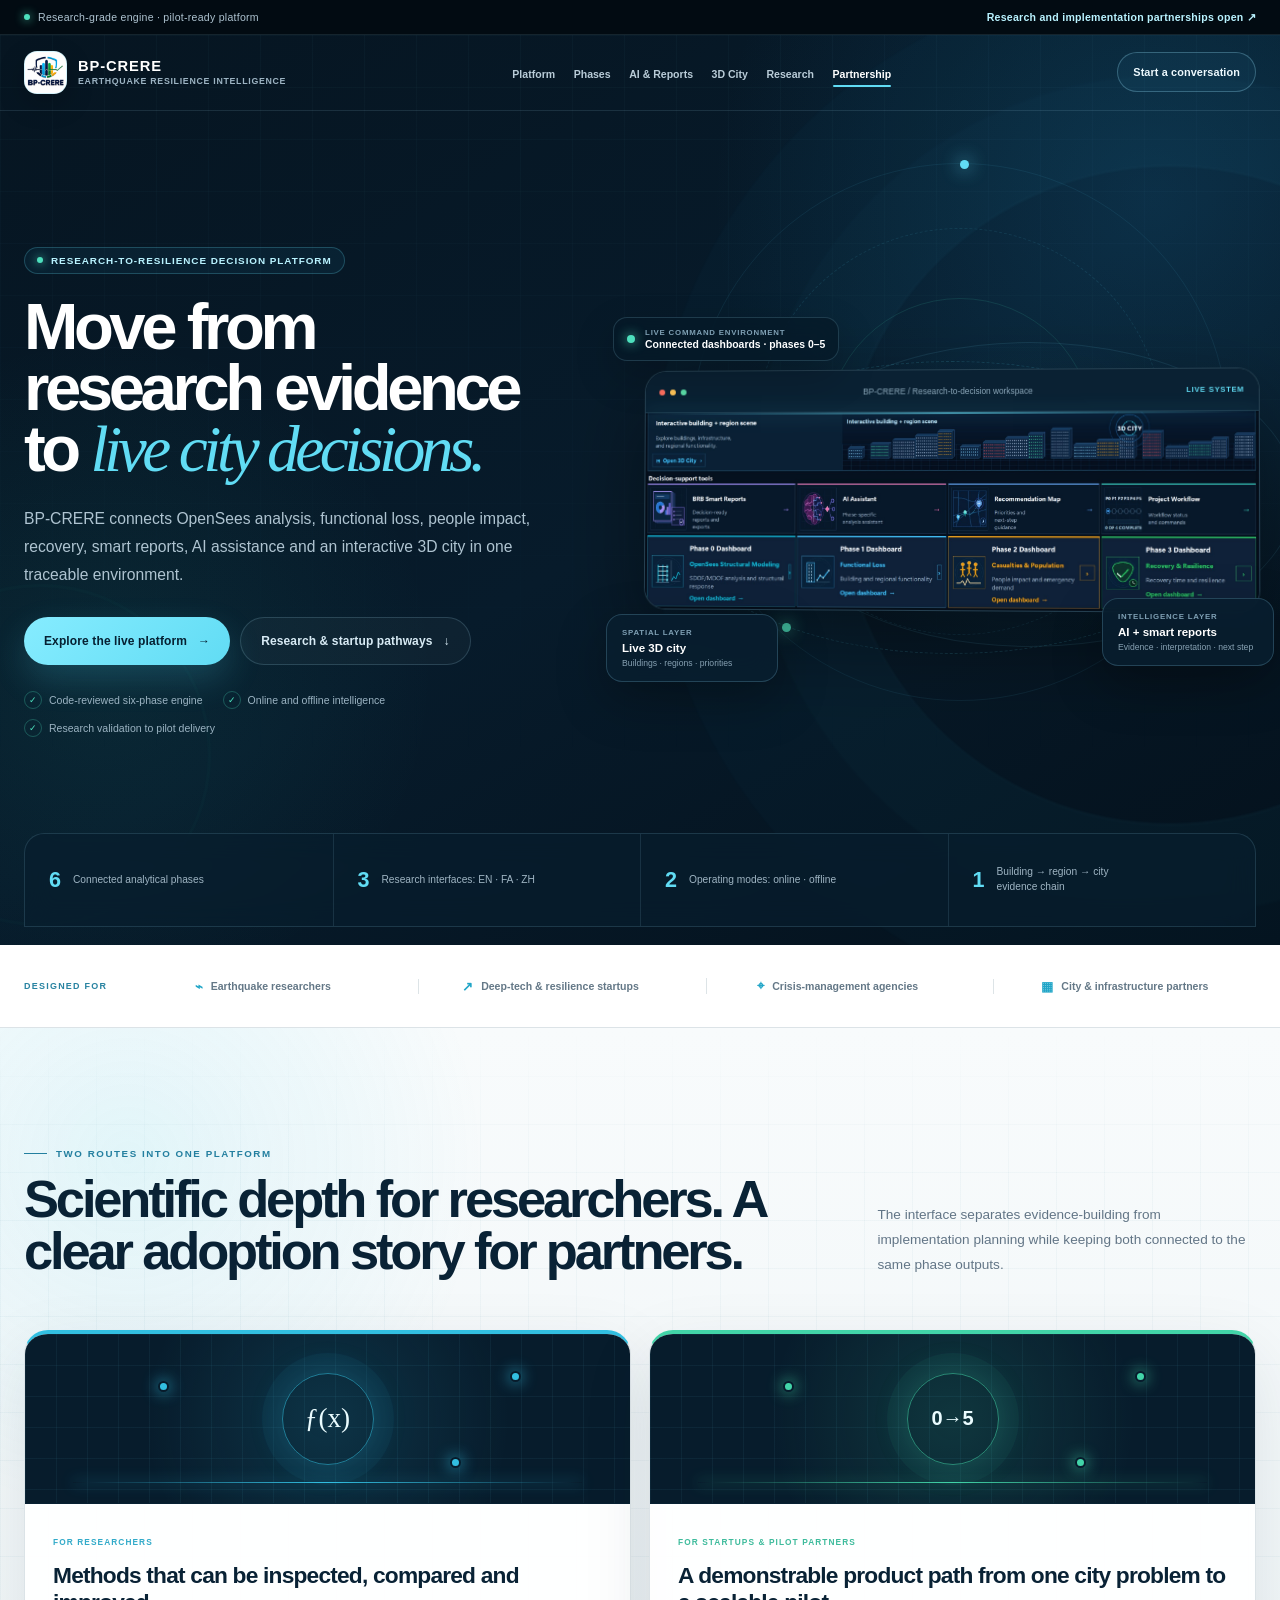
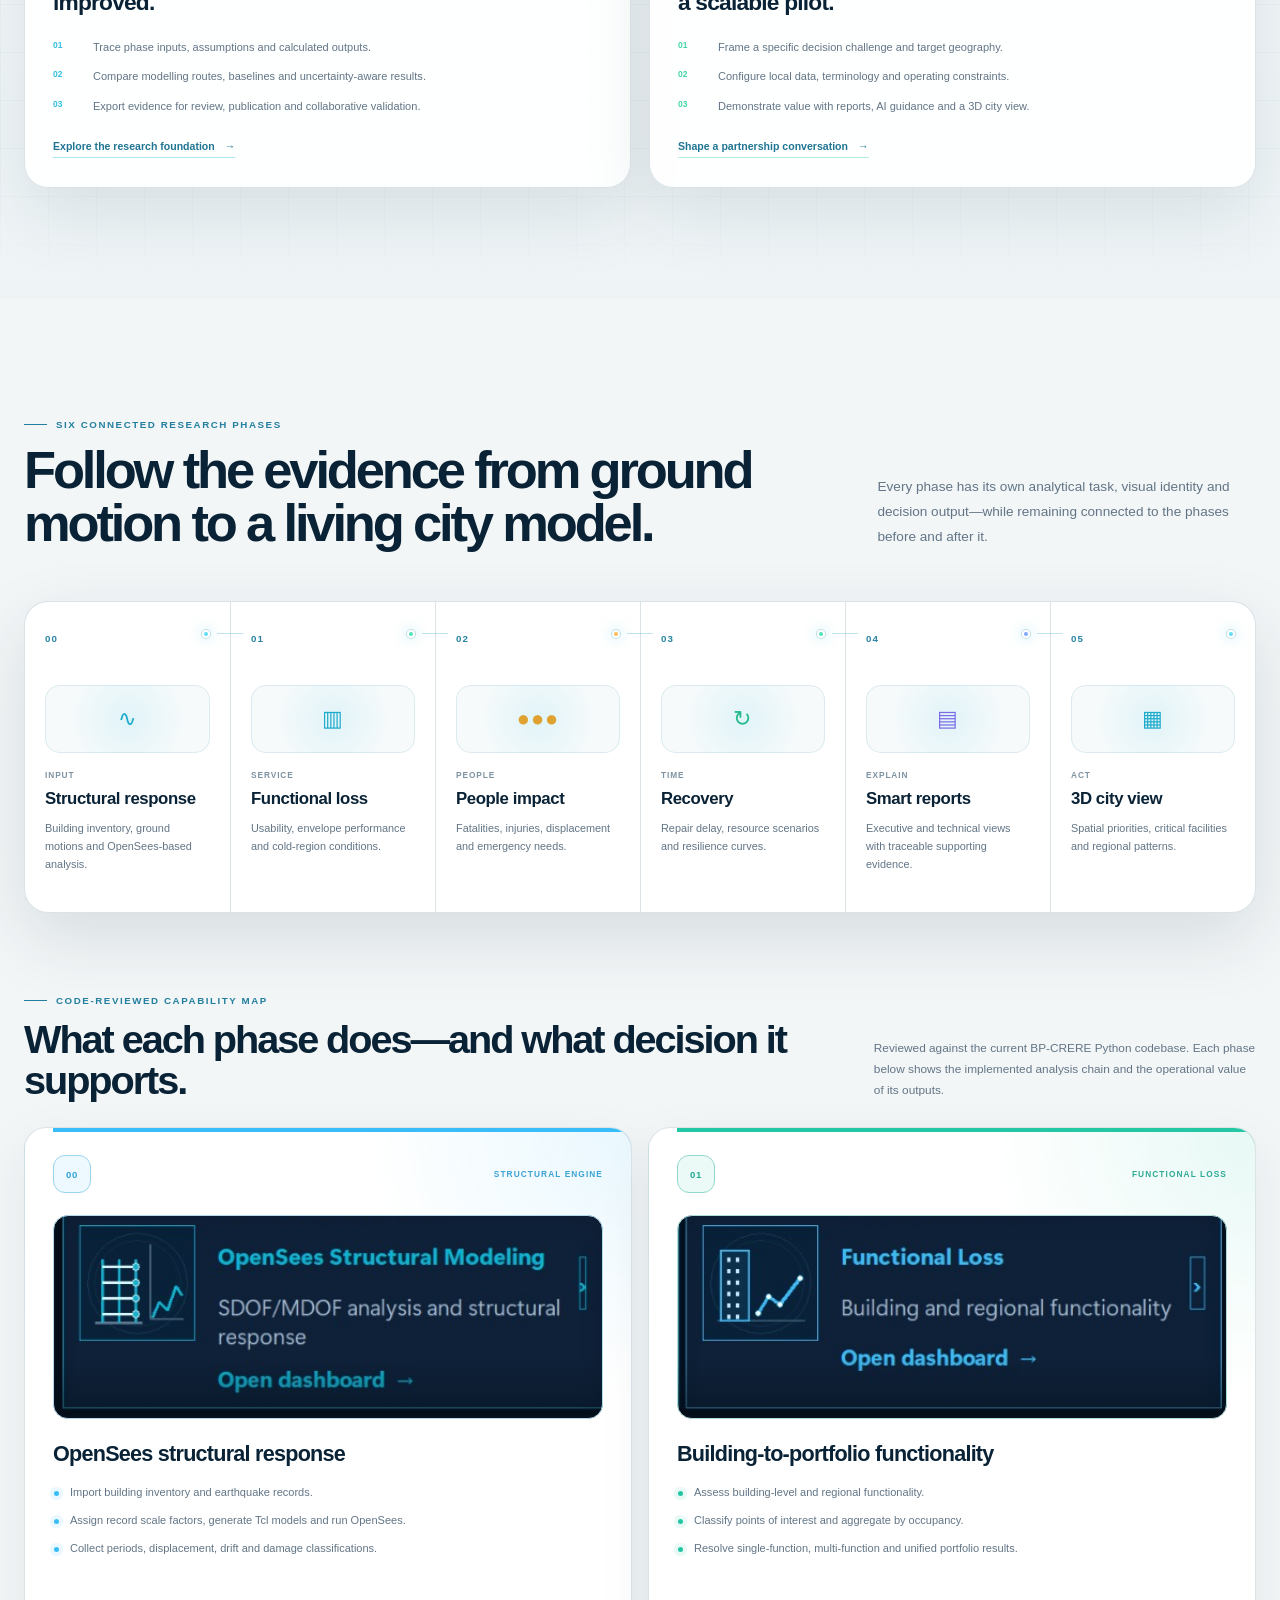
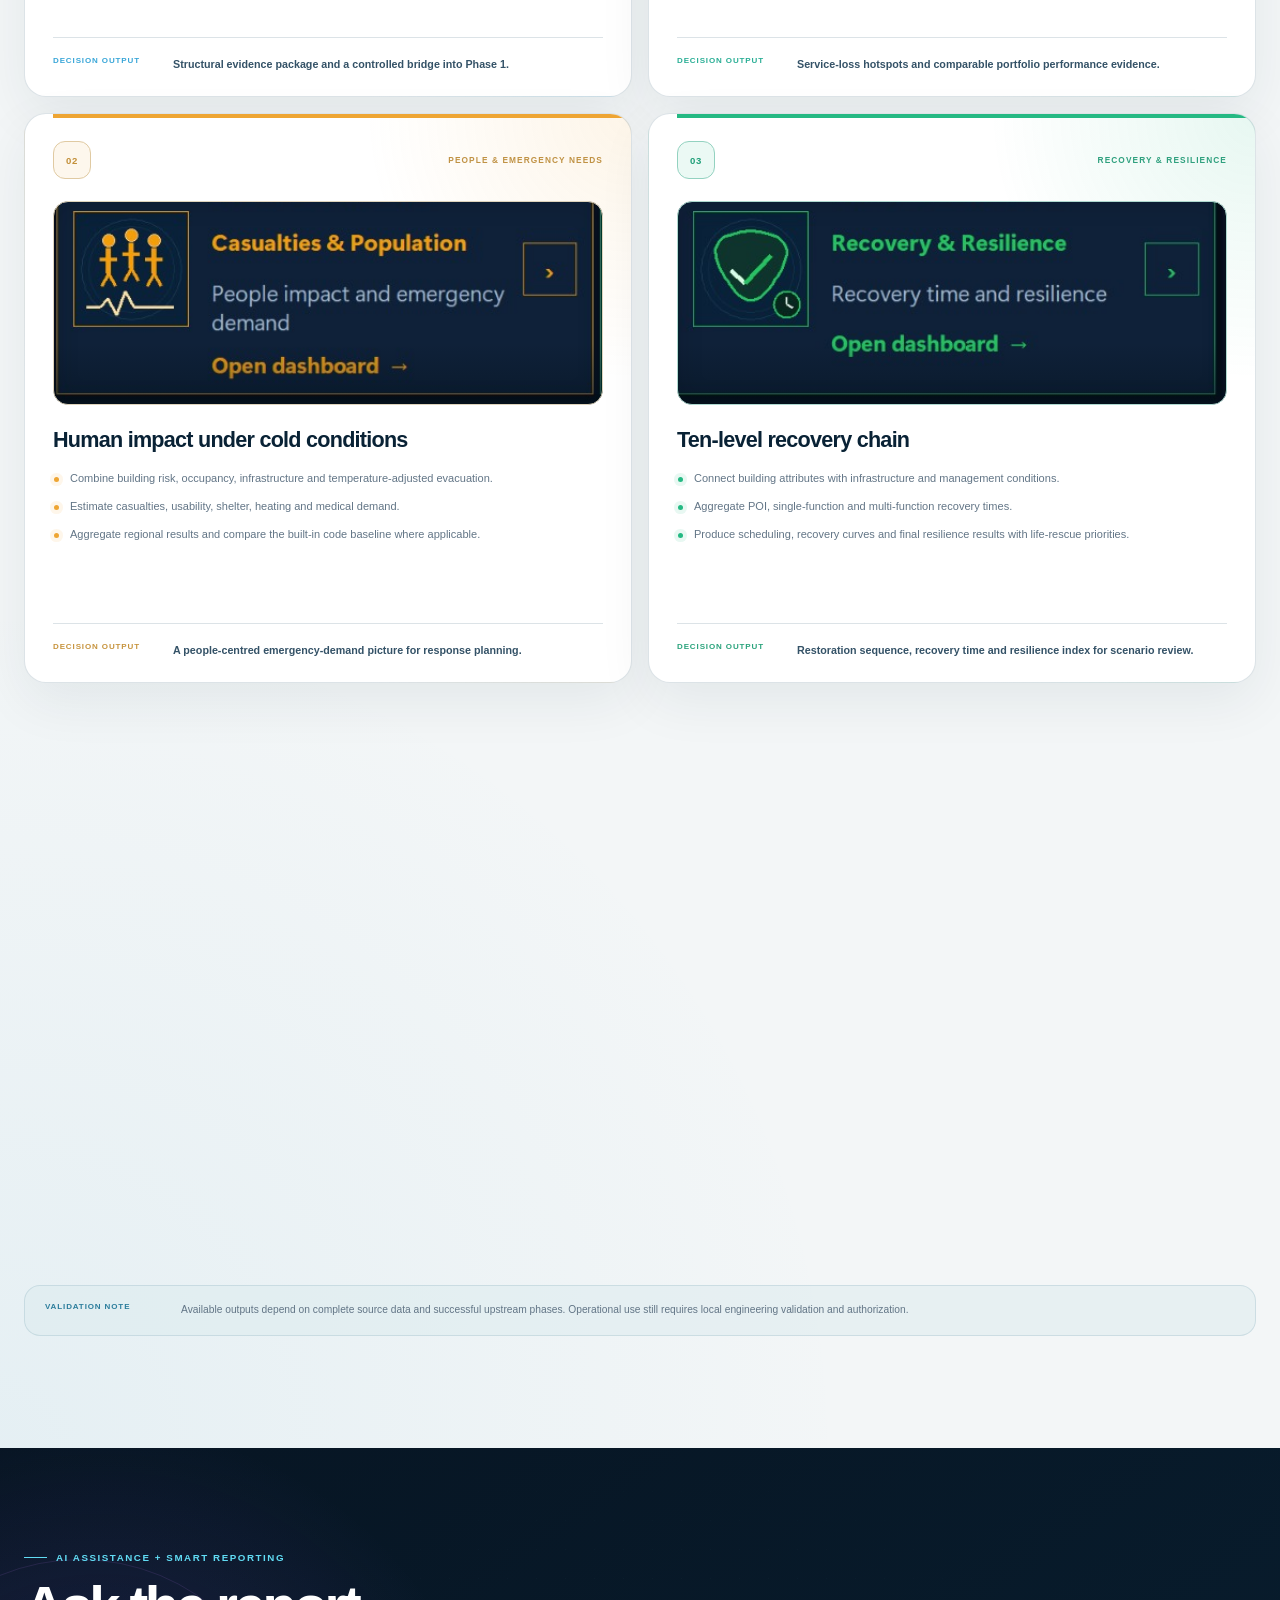
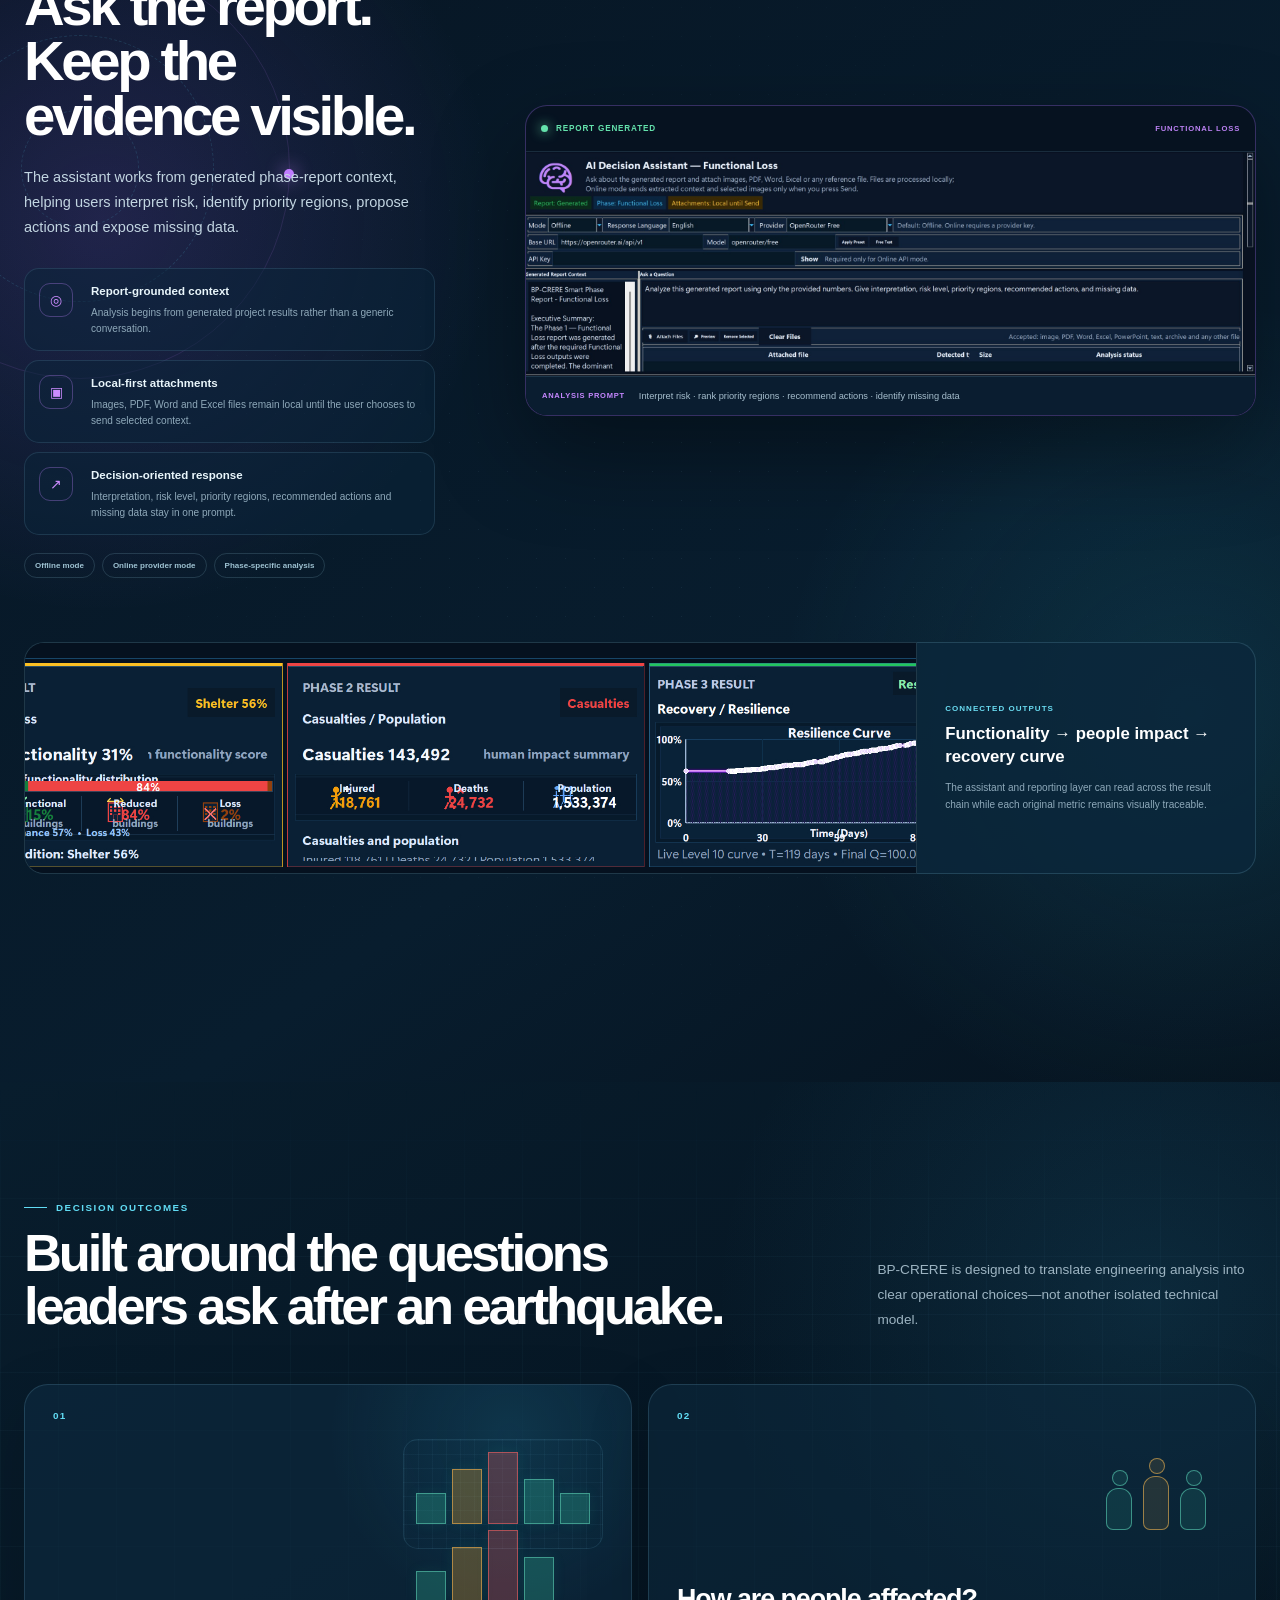
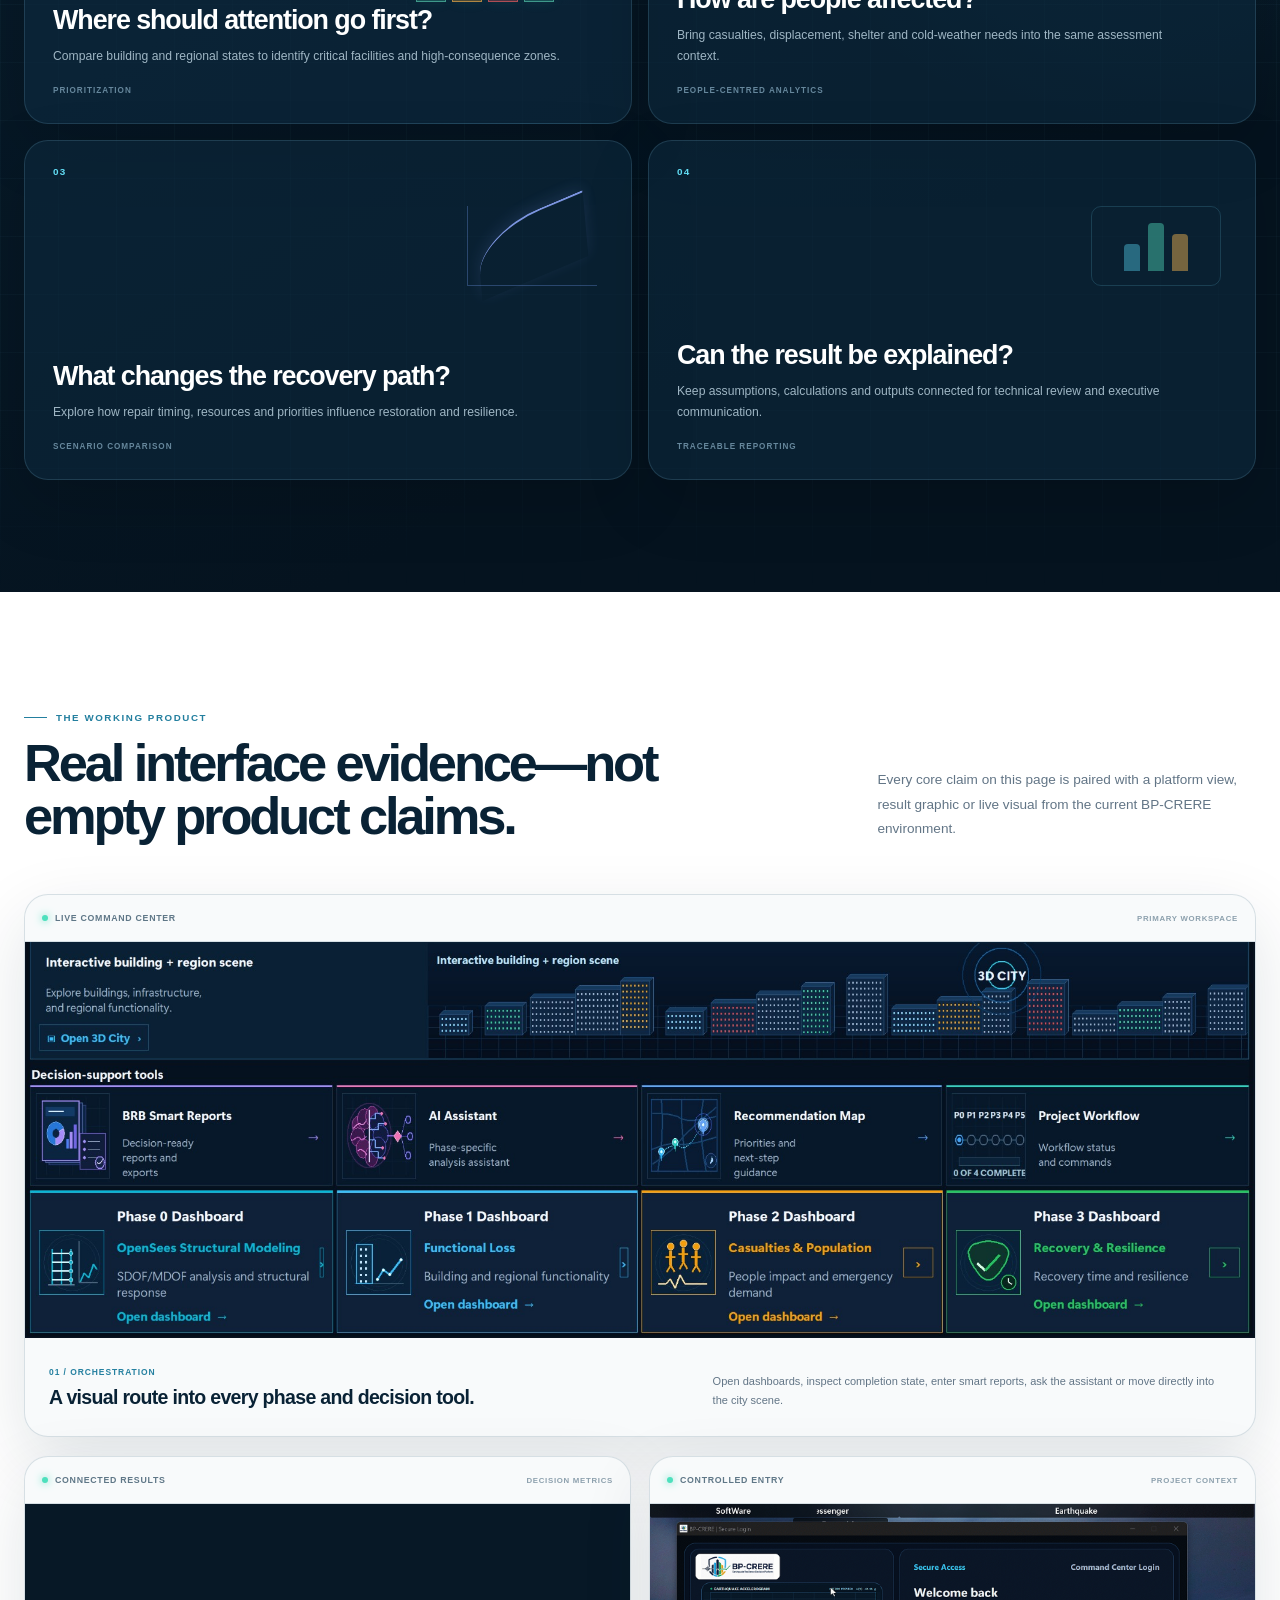
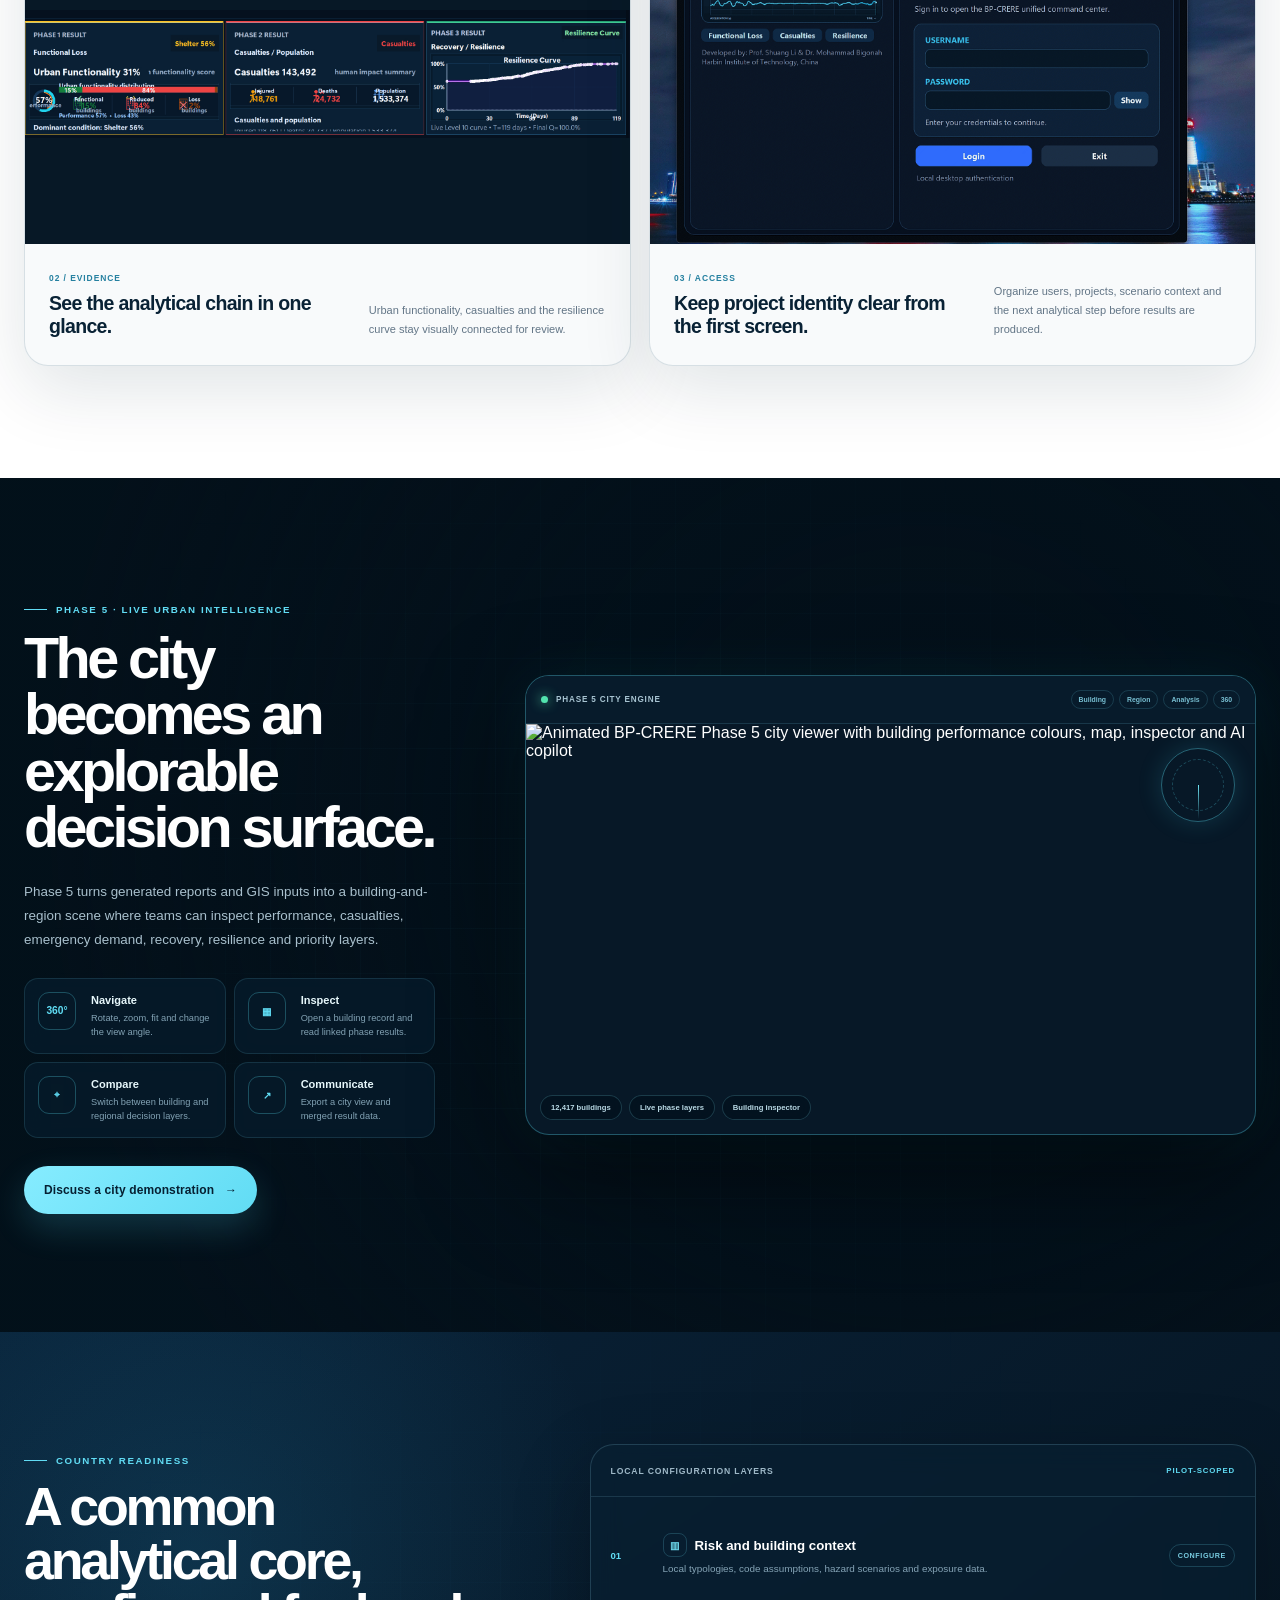
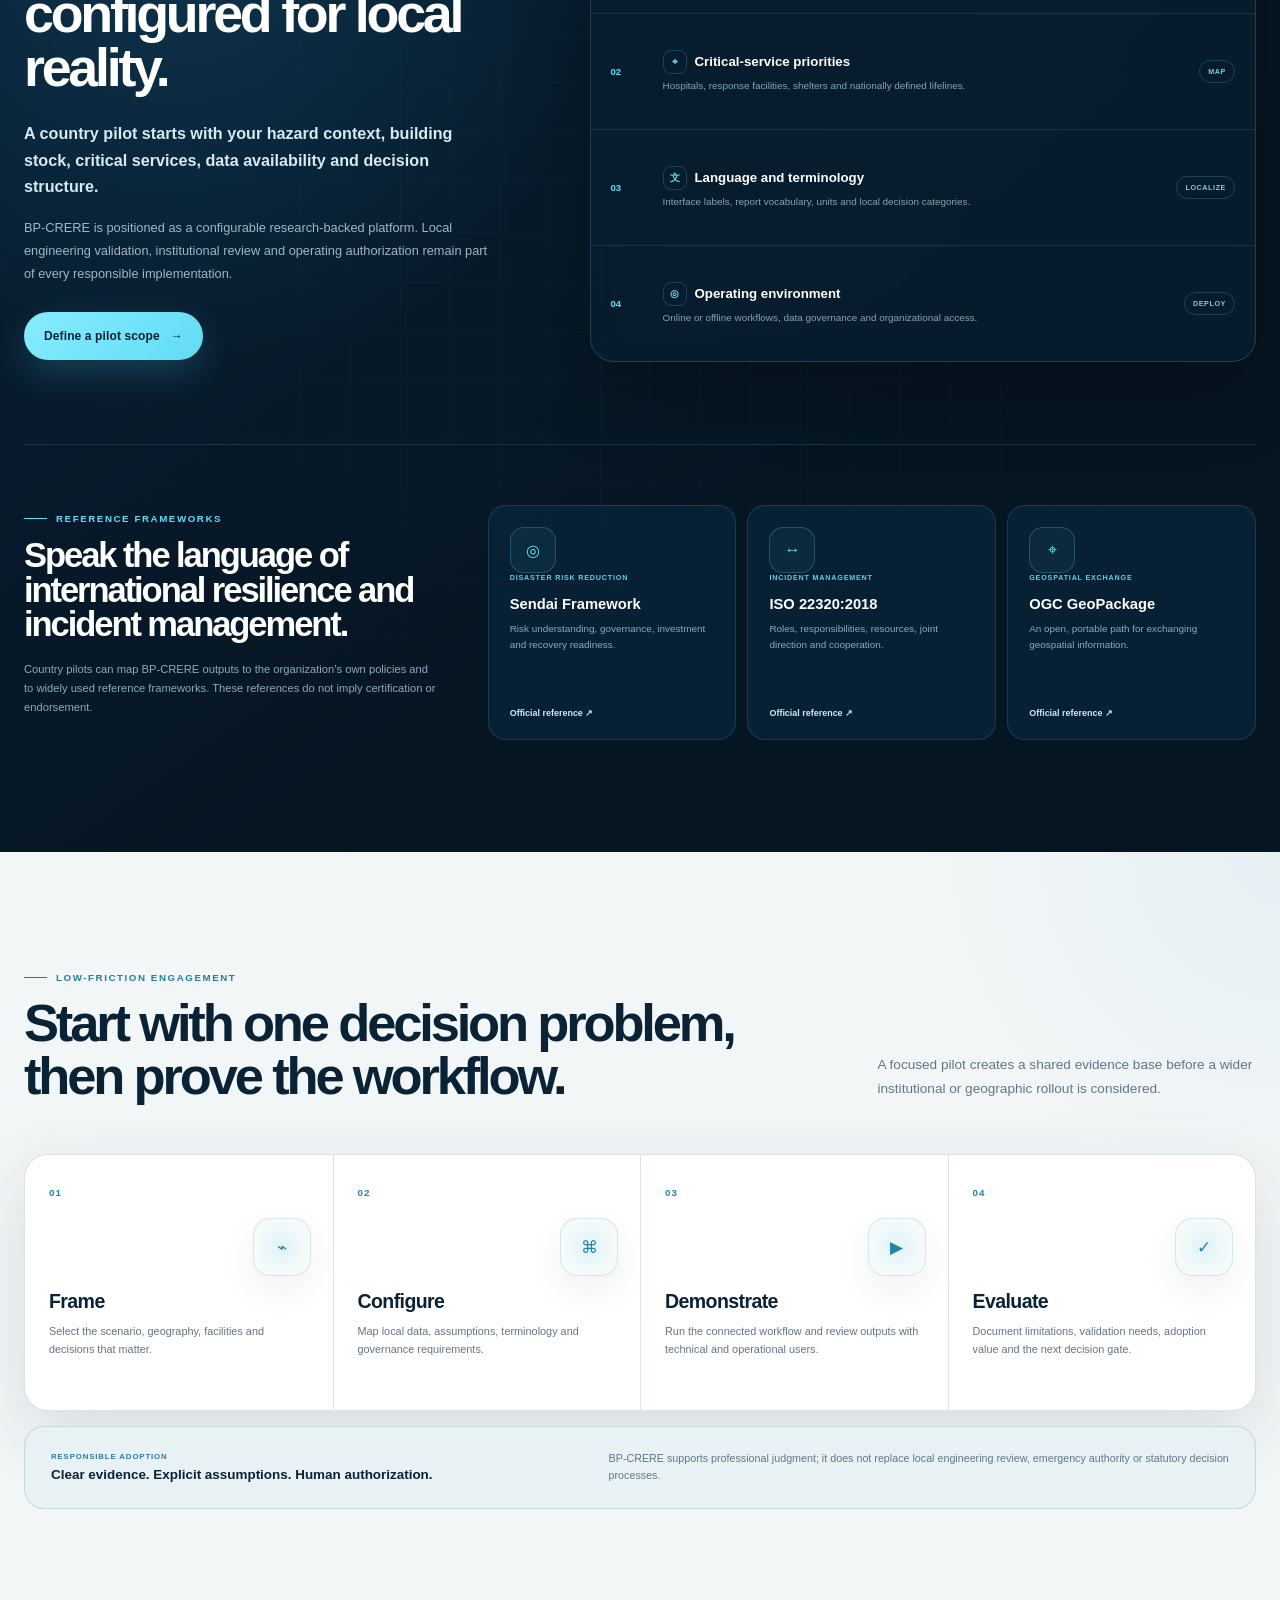
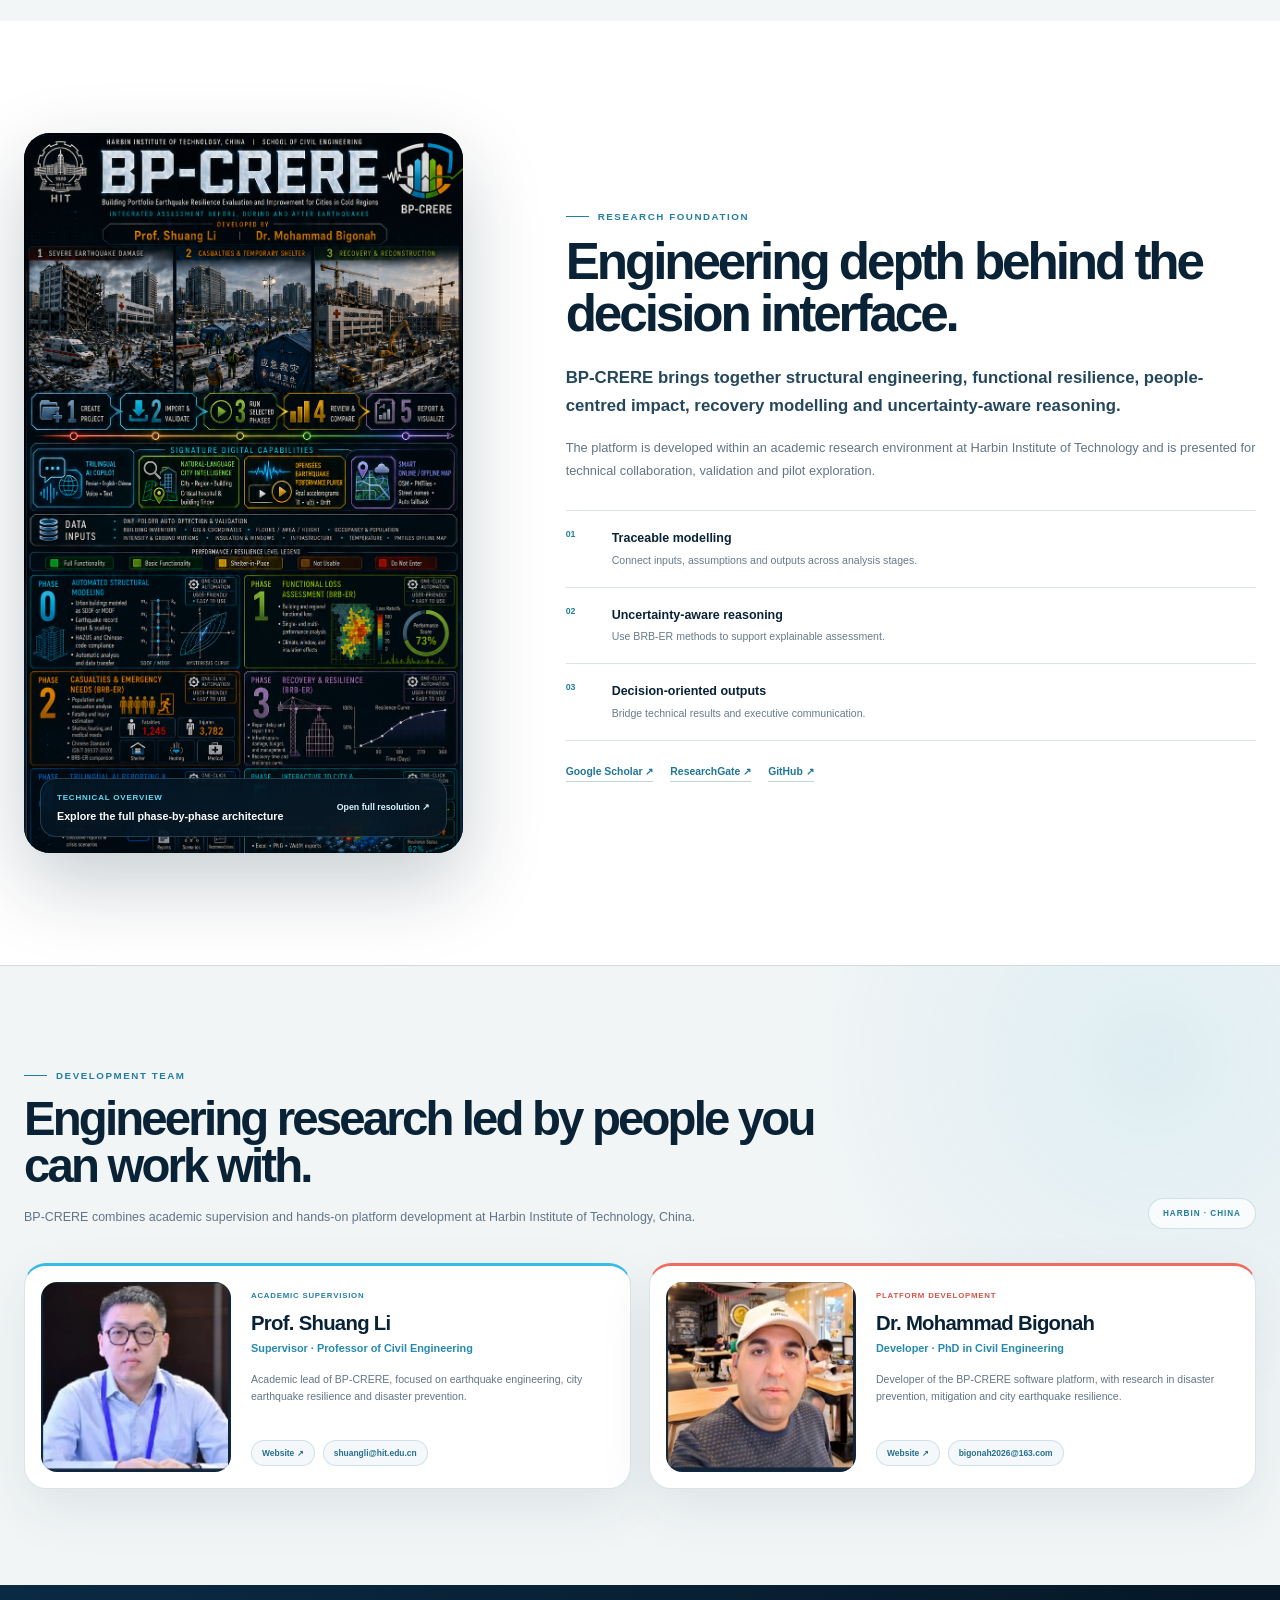
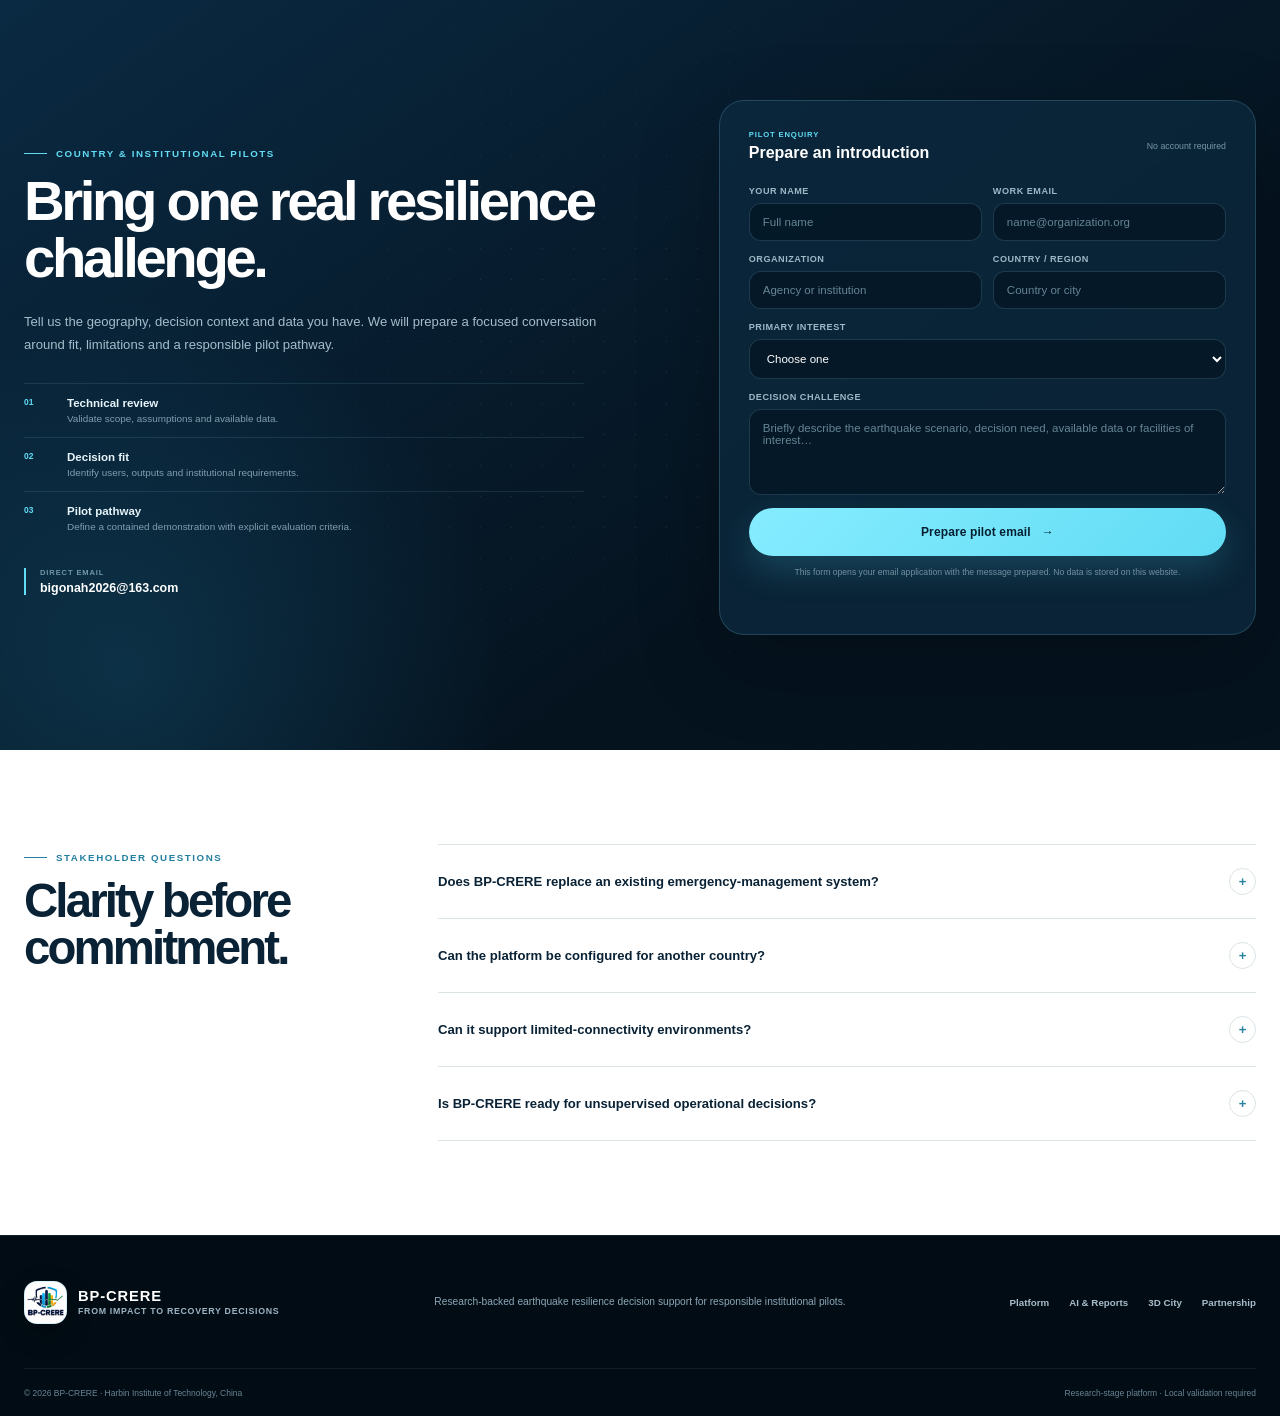
==== commit f3072acf: "BP-CRERE" ====
--- a/index.html
+++ b/index.html
@@ -4,16 +4,16 @@
   <meta charset="utf-8">
   <meta name="viewport" content="width=device-width,initial-scale=1">
   <meta name="theme-color" content="#071826">
-  <meta name="description" content="BP-CRERE connects earthquake impact, functional loss, people impact, recovery and city-scale intelligence in one traceable decision-support workflow.">
+  <meta name="description" content="BP-CRERE is a research-to-resilience platform connecting structural response, people impact, recovery, AI-assisted reporting and live 3D city intelligence.">
   <meta name="robots" content="index,follow">
   <meta property="og:type" content="website">
-  <meta property="og:title" content="BP-CRERE | From earthquake impact to recovery decisions">
-  <meta property="og:description" content="Research-backed decision support for public-sector earthquake resilience and recovery planning.">
+  <meta property="og:title" content="BP-CRERE | Research-to-Resilience Platform">
+  <meta property="og:description" content="Research-grade earthquake resilience intelligence, shaped for pilots, partnerships and city-scale decisions.">
   <meta property="og:image" content="assets/social-cover.png">
   <meta property="og:image:alt" content="BP-CRERE earthquake resilience platform overview">
-  <title>BP-CRERE | Earthquake Resilience Decision Support</title>
+  <title>BP-CRERE | Research-to-Resilience Platform</title>
   <link rel="icon" href="assets/bp-crere-brand.png">
-  <link rel="stylesheet" href="styles.css">
+  <link rel="stylesheet" href="styles.css?v=20260730">
 </head>
 <body>
   <a class="skip-link" href="#main">Skip to main content</a>
@@ -21,8 +21,8 @@
 
   <div class="utility-bar">
     <div class="shell utility-inner">
-      <p><span></span> Research-backed seismic resilience decision support</p>
-      <a href="#pilot">Public-sector pilot conversations open <span aria-hidden="true">↗</span></a>
+      <p><span></span> Research-grade engine · pilot-ready platform</p>
+      <a href="#pilot">Research and implementation partnerships open <span aria-hidden="true">↗</span></a>
     </div>
   </div>
 
@@ -37,14 +37,15 @@
       </a>
 
       <nav id="primaryNav" aria-label="Primary navigation">
-        <a href="#workflow">Workflow</a>
-        <a href="#outcomes">Outcomes</a>
-        <a href="#readiness">Country readiness</a>
-        <a href="#evidence">Evidence</a>
-        <a href="#team">Team</a>
+        <a href="#platform">Platform</a>
+        <a href="#workflow">Phases</a>
+        <a href="#intelligence">AI &amp; Reports</a>
+        <a href="#city">3D City</a>
+        <a href="#evidence">Research</a>
+        <a href="#pilot">Partnership</a>
       </nav>
 
-      <a class="button button-small button-outline header-cta" href="#pilot">Discuss a pilot</a>
+      <a class="button button-small button-outline header-cta" href="#pilot">Start a conversation</a>
       <button class="menu-button" id="menuButton" aria-label="Open navigation" aria-expanded="false">
         <span></span><span></span>
       </button>
@@ -56,66 +57,115 @@
       <div class="hero-grid" aria-hidden="true"></div>
       <div class="hero-glow hero-glow-one" aria-hidden="true"></div>
       <div class="hero-glow hero-glow-two" aria-hidden="true"></div>
+      <div class="hero-orbits" aria-hidden="true"><i></i><i></i><i></i><b></b></div>
 
       <div class="shell hero-layout">
         <div class="hero-copy reveal">
-          <div class="hero-kicker"><span>Decision intelligence for earthquake resilience</span></div>
-          <h1>Turn earthquake scenarios into <em>decisions cities can act on.</em></h1>
-          <p class="hero-lead">BP-CRERE connects structural response, functional loss, people impact, recovery and 3D urban intelligence in one traceable workflow for crisis-management and resilience teams.</p>
+          <div class="hero-kicker"><span>Research-to-resilience decision platform</span></div>
+          <h1>Move from research evidence to <em>live city decisions.</em></h1>
+          <p class="hero-lead">BP-CRERE connects OpenSees analysis, functional loss, people impact, recovery, smart reports, AI assistance and an interactive 3D city in one traceable environment.</p>
 
           <div class="hero-actions">
-            <a class="button button-primary" href="#pilot">Discuss a country pilot <span aria-hidden="true">→</span></a>
-            <a class="button button-ghost" href="#workflow">See the decision workflow <span aria-hidden="true">↓</span></a>
+            <a class="button button-primary" href="#platform">Explore the live platform <span aria-hidden="true">→</span></a>
+            <a class="button button-ghost" href="#pathways">Research &amp; startup pathways <span aria-hidden="true">↓</span></a>
           </div>
 
           <ul class="trust-list" aria-label="Platform characteristics">
-            <li><span>✓</span> Building-to-city analysis</li>
-            <li><span>✓</span> Online and offline workflows</li>
-            <li><span>✓</span> Localizable data and reporting</li>
+            <li><span>✓</span> Code-reviewed six-phase engine</li>
+            <li><span>✓</span> Online and offline intelligence</li>
+            <li><span>✓</span> Research validation to pilot delivery</li>
           </ul>
         </div>
 
         <div class="product-stage reveal">
+          <div class="stage-orbit" aria-hidden="true"><i></i><i></i><b></b></div>
           <div class="stage-note">
             <span class="live-dot"></span>
-            <div><small>Scenario workspace</small><strong>Integrated assessment · phases 0–5</strong></div>
+            <div><small>Live command environment</small><strong>Connected dashboards · phases 0–5</strong></div>
           </div>
           <div class="product-frame">
             <div class="frame-bar">
               <div class="frame-dots"><i></i><i></i><i></i></div>
-              <span>BP-CRERE / Decision workspace</span>
-              <small>TRACEABLE</small>
-            </div>
-            <img src="assets/platform-workflow.png" alt="BP-CRERE workflow connecting structural analysis, functional loss, people impact and recovery">
+              <span>BP-CRERE / Research-to-decision workspace</span>
+              <small>LIVE SYSTEM</small>
+            </div>
+            <img src="assets/product-command-center.jpg" alt="BP-CRERE command center with phase dashboards, AI assistant, reporting tools and 3D city access">
+            <div class="frame-scan" aria-hidden="true"></div>
           </div>
           <div class="output-card output-card-one">
-            <small>Decision layer</small>
-            <strong>Priority facilities</strong>
-            <span>Risk state · service impact</span>
+            <small>Intelligence layer</small>
+            <strong>AI + smart reports</strong>
+            <span>Evidence · interpretation · next step</span>
           </div>
           <div class="output-card output-card-two">
-            <small>Recovery layer</small>
-            <strong>Scenario comparison</strong>
-            <span>Time · resources · resilience</span>
+            <small>Spatial layer</small>
+            <strong>Live 3D city</strong>
+            <span>Buildings · regions · priorities</span>
           </div>
         </div>
       </div>
 
       <div class="shell proof-band">
-        <div><strong>0–5</strong><span>Connected workflow phases</span></div>
-        <div><strong>3</strong><span>Interface languages: EN · FA · ZH</span></div>
-        <div><strong>2</strong><span>Deployment modes: online · offline</span></div>
-        <div><strong>1</strong><span>Decision-ready evidence chain</span></div>
+        <div><strong>6</strong><span>Connected analytical phases</span></div>
+        <div><strong>3</strong><span>Research interfaces: EN · FA · ZH</span></div>
+        <div><strong>2</strong><span>Operating modes: online · offline</span></div>
+        <div><strong>1</strong><span>Building → region → city evidence chain</span></div>
       </div>
     </section>
 
     <section class="stakeholder-strip" aria-label="Designed for">
       <div class="shell stakeholder-inner">
         <span>Designed for</span>
-        <p>National &amp; regional crisis agencies</p>
-        <p>Municipal resilience offices</p>
-        <p>Critical-infrastructure owners</p>
-        <p>Engineering &amp; research partners</p>
+        <p><i aria-hidden="true">⌁</i> Earthquake researchers</p>
+        <p><i aria-hidden="true">↗</i> Deep-tech &amp; resilience startups</p>
+        <p><i aria-hidden="true">⌖</i> Crisis-management agencies</p>
+        <p><i aria-hidden="true">▦</i> City &amp; infrastructure partners</p>
+      </div>
+    </section>
+
+    <section class="section audience-section" id="pathways">
+      <div class="shell">
+        <div class="section-heading reveal">
+          <div>
+            <span class="eyebrow">Two routes into one platform</span>
+            <h2>Scientific depth for researchers. A clear adoption story for partners.</h2>
+          </div>
+          <p>The interface separates evidence-building from implementation planning while keeping both connected to the same phase outputs.</p>
+        </div>
+
+        <div class="role-grid">
+          <article class="role-card role-card-research reveal" data-tilt>
+            <div class="role-visual" aria-hidden="true">
+              <span>ƒ(x)</span><i></i><i></i><i></i><b></b>
+            </div>
+            <div class="role-copy">
+              <small>FOR RESEARCHERS</small>
+              <h3>Methods that can be inspected, compared and improved.</h3>
+              <ul>
+                <li><span>01</span> Trace phase inputs, assumptions and calculated outputs.</li>
+                <li><span>02</span> Compare modelling routes, baselines and uncertainty-aware results.</li>
+                <li><span>03</span> Export evidence for review, publication and collaborative validation.</li>
+              </ul>
+              <a href="#evidence">Explore the research foundation <span aria-hidden="true">→</span></a>
+            </div>
+          </article>
+
+          <article class="role-card role-card-venture reveal" data-tilt>
+            <div class="role-visual role-visual-venture" aria-hidden="true">
+              <span>0→5</span><i></i><i></i><i></i><b></b>
+            </div>
+            <div class="role-copy">
+              <small>FOR STARTUPS &amp; PILOT PARTNERS</small>
+              <h3>A demonstrable product path from one city problem to a scalable pilot.</h3>
+              <ul>
+                <li><span>01</span> Frame a specific decision challenge and target geography.</li>
+                <li><span>02</span> Configure local data, terminology and operating constraints.</li>
+                <li><span>03</span> Demonstrate value with reports, AI guidance and a 3D city view.</li>
+              </ul>
+              <a href="#pilot">Shape a partnership conversation <span aria-hidden="true">→</span></a>
+            </div>
+          </article>
+        </div>
       </div>
     </section>
 
@@ -123,16 +173,17 @@
       <div class="shell">
         <div class="section-heading reveal">
           <div>
-            <span class="eyebrow">One operational picture</span>
-            <h2>From ground motion to recovery priorities—without breaking the evidence chain.</h2>
-          </div>
-          <p>Each stage carries assumptions and outputs forward, helping technical teams explain the result while decision-makers see the consequence.</p>
+            <span class="eyebrow">Six connected research phases</span>
+            <h2>Follow the evidence from ground motion to a living city model.</h2>
+          </div>
+          <p>Every phase has its own analytical task, visual identity and decision output—while remaining connected to the phases before and after it.</p>
         </div>
 
         <div class="workflow-rail reveal">
           <article>
             <span>00</span>
             <i></i>
+            <b class="rail-symbol" aria-hidden="true">∿</b>
             <small>INPUT</small>
             <h3>Structural response</h3>
             <p>Building inventory, ground motions and OpenSees-based analysis.</p>
@@ -140,6 +191,7 @@
           <article>
             <span>01</span>
             <i></i>
+            <b class="rail-symbol" aria-hidden="true">▥</b>
             <small>SERVICE</small>
             <h3>Functional loss</h3>
             <p>Usability, envelope performance and cold-region conditions.</p>
@@ -147,6 +199,7 @@
           <article>
             <span>02</span>
             <i></i>
+            <b class="rail-symbol" aria-hidden="true">●●●</b>
             <small>PEOPLE</small>
             <h3>People impact</h3>
             <p>Fatalities, injuries, displacement and emergency needs.</p>
@@ -154,6 +207,7 @@
           <article>
             <span>03</span>
             <i></i>
+            <b class="rail-symbol" aria-hidden="true">↻</b>
             <small>TIME</small>
             <h3>Recovery</h3>
             <p>Repair delay, resource scenarios and resilience curves.</p>
@@ -161,6 +215,7 @@
           <article>
             <span>04</span>
             <i></i>
+            <b class="rail-symbol" aria-hidden="true">▤</b>
             <small>EXPLAIN</small>
             <h3>Smart reports</h3>
             <p>Executive and technical views with traceable supporting evidence.</p>
@@ -168,10 +223,152 @@
           <article>
             <span>05</span>
             <i></i>
+            <b class="rail-symbol" aria-hidden="true">▦</b>
             <small>ACT</small>
             <h3>3D city view</h3>
             <p>Spatial priorities, critical facilities and regional patterns.</p>
           </article>
+        </div>
+
+        <div class="capability-heading reveal">
+          <div>
+            <span class="eyebrow">Code-reviewed capability map</span>
+            <h3>What each phase does—and what decision it supports.</h3>
+          </div>
+          <p>Reviewed against the current BP-CRERE Python codebase. Each phase below shows the implemented analysis chain and the operational value of its outputs.</p>
+        </div>
+
+        <div class="phase-capability-grid">
+          <article class="phase-capability phase-capability-0 reveal">
+            <div class="phase-capability-top">
+              <span>00</span>
+              <small>STRUCTURAL ENGINE</small>
+            </div>
+            <div class="phase-visual phase-visual-0" role="img" aria-label="OpenSees structural modelling dashboard"></div>
+            <h3>OpenSees structural response</h3>
+            <ul>
+              <li>Import building inventory and earthquake records.</li>
+              <li>Assign record scale factors, generate Tcl models and run OpenSees.</li>
+              <li>Collect periods, displacement, drift and damage classifications.</li>
+            </ul>
+            <div class="phase-value"><small>DECISION OUTPUT</small><p>Structural evidence package and a controlled bridge into Phase 1.</p></div>
+          </article>
+
+          <article class="phase-capability phase-capability-1 reveal">
+            <div class="phase-capability-top">
+              <span>01</span>
+              <small>FUNCTIONAL LOSS</small>
+            </div>
+            <div class="phase-visual phase-visual-1" role="img" aria-label="Functional loss dashboard and urban functionality results"></div>
+            <h3>Building-to-portfolio functionality</h3>
+            <ul>
+              <li>Assess building-level and regional functionality.</li>
+              <li>Classify points of interest and aggregate by occupancy.</li>
+              <li>Resolve single-function, multi-function and unified portfolio results.</li>
+            </ul>
+            <div class="phase-value"><small>DECISION OUTPUT</small><p>Service-loss hotspots and comparable portfolio performance evidence.</p></div>
+          </article>
+
+          <article class="phase-capability phase-capability-2 reveal">
+            <div class="phase-capability-top">
+              <span>02</span>
+              <small>PEOPLE &amp; EMERGENCY NEEDS</small>
+            </div>
+            <div class="phase-visual phase-visual-2" role="img" aria-label="Casualties, population and emergency demand dashboard"></div>
+            <h3>Human impact under cold conditions</h3>
+            <ul>
+              <li>Combine building risk, occupancy, infrastructure and temperature-adjusted evacuation.</li>
+              <li>Estimate casualties, usability, shelter, heating and medical demand.</li>
+              <li>Aggregate regional results and compare the built-in code baseline where applicable.</li>
+            </ul>
+            <div class="phase-value"><small>DECISION OUTPUT</small><p>A people-centred emergency-demand picture for response planning.</p></div>
+          </article>
+
+          <article class="phase-capability phase-capability-3 reveal">
+            <div class="phase-capability-top">
+              <span>03</span>
+              <small>RECOVERY &amp; RESILIENCE</small>
+            </div>
+            <div class="phase-visual phase-visual-3" role="img" aria-label="Recovery and resilience dashboard with live resilience curve"></div>
+            <h3>Ten-level recovery chain</h3>
+            <ul>
+              <li>Connect building attributes with infrastructure and management conditions.</li>
+              <li>Aggregate POI, single-function and multi-function recovery times.</li>
+              <li>Produce scheduling, recovery curves and final resilience results with life-rescue priorities.</li>
+            </ul>
+            <div class="phase-value"><small>DECISION OUTPUT</small><p>Restoration sequence, recovery time and resilience index for scenario review.</p></div>
+          </article>
+
+          <article class="phase-capability phase-capability-4 reveal">
+            <div class="phase-capability-top">
+              <span>04</span>
+              <small>BRB SMART REPORTS</small>
+            </div>
+            <div class="phase-visual phase-visual-image"><img src="assets/ai-decision-assistant.jpg" alt="AI Decision Assistant analysing a generated functional-loss report"></div>
+            <h3>Governed decision reporting</h3>
+            <ul>
+              <li>Check that required phase results exist before a final report is released.</li>
+              <li>Generate structural, functional-loss, people-impact and recovery report views.</li>
+              <li>Package summaries, recommendations and evidence for Word, PDF and Excel export.</li>
+            </ul>
+            <div class="phase-value"><small>DECISION OUTPUT</small><p>A traceable briefing package for technical and executive review.</p></div>
+          </article>
+
+          <article class="phase-capability phase-capability-5 reveal">
+            <div class="phase-capability-top">
+              <span>05</span>
+              <small>3D CITY DECISION VIEWER</small>
+            </div>
+            <div class="phase-visual phase-visual-image phase-visual-city"><img src="assets/phase-city.gif" alt="Animated BP-CRERE 3D city viewer showing building and regional results"></div>
+            <h3>Report-linked urban intelligence</h3>
+            <ul>
+              <li>Build a unified city database from GIS, area, height, regions and phase results.</li>
+              <li>Switch building and regional views across functionality, people needs, recovery and priorities.</li>
+              <li>Inspect, filter, rotate, zoom and export the city view plus merged Excel/CSV data.</li>
+            </ul>
+            <div class="phase-value"><small>DECISION OUTPUT</small><p>A spatial brief for prioritization, coordination and stakeholder communication.</p></div>
+          </article>
+        </div>
+
+        <div class="capability-note reveal">
+          <span>VALIDATION NOTE</span>
+          <p>Available outputs depend on complete source data and successful upstream phases. Operational use still requires local engineering validation and authorization.</p>
+        </div>
+      </div>
+    </section>
+
+    <section class="section intelligence-section" id="intelligence">
+      <div class="intelligence-orbit" aria-hidden="true"><i></i><i></i><b></b></div>
+      <div class="shell intelligence-layout">
+        <div class="intelligence-copy reveal">
+          <span class="eyebrow light">AI assistance + smart reporting</span>
+          <h2>Ask the report. Keep the evidence visible.</h2>
+          <p class="lead">The assistant works from generated phase-report context, helping users interpret risk, identify priority regions, propose actions and expose missing data.</p>
+
+          <div class="intelligence-points">
+            <article><span aria-hidden="true">◎</span><p><strong>Report-grounded context</strong>Analysis begins from generated project results rather than a generic conversation.</p></article>
+            <article><span aria-hidden="true">▣</span><p><strong>Local-first attachments</strong>Images, PDF, Word and Excel files remain local until the user chooses to send selected context.</p></article>
+            <article><span aria-hidden="true">↗</span><p><strong>Decision-oriented response</strong>Interpretation, risk level, priority regions, recommended actions and missing data stay in one prompt.</p></article>
+          </div>
+
+          <div class="intelligence-tags" aria-label="AI assistant modes">
+            <span>Offline mode</span><span>Online provider mode</span><span>Phase-specific analysis</span>
+          </div>
+        </div>
+
+        <div class="intelligence-media reveal" data-tilt>
+          <div class="media-status"><span><i></i> REPORT GENERATED</span><small>FUNCTIONAL LOSS</small></div>
+          <img src="assets/ai-decision-assistant.jpg" alt="BP-CRERE AI Decision Assistant interface for functional-loss report analysis">
+          <div class="media-prompt"><small>ANALYSIS PROMPT</small><p>Interpret risk · rank priority regions · recommend actions · identify missing data</p></div>
+        </div>
+      </div>
+
+      <div class="shell result-ribbon reveal">
+        <div class="result-ribbon-image"><img src="assets/phase-results.jpg" alt="Connected Phase 1, Phase 2 and Phase 3 results including functionality, casualties and resilience curve"></div>
+        <div class="result-ribbon-copy">
+          <span>CONNECTED OUTPUTS</span>
+          <strong>Functionality → people impact → recovery curve</strong>
+          <p>The assistant and reporting layer can read across the result chain while each original metric remains visually traceable.</p>
         </div>
       </div>
     </section>
@@ -225,37 +422,72 @@
       <div class="shell">
         <div class="section-heading reveal">
           <div>
-            <span class="eyebrow">Product evidence</span>
-            <h2>One workspace, multiple levels of decision detail.</h2>
-          </div>
-          <p>Authentic platform views show how teams move from a controlled project environment to connected assessment and city-scale interpretation.</p>
+            <span class="eyebrow">The working product</span>
+            <h2>Real interface evidence—not empty product claims.</h2>
+          </div>
+          <p>Every core claim on this page is paired with a platform view, result graphic or live visual from the current BP-CRERE environment.</p>
         </div>
 
         <div class="screen-grid">
-          <article class="screen-card screen-card-wide reveal">
-            <div class="screen-meta"><span><i></i> CONNECTED ASSESSMENT</span><small>PRIMARY WORKSPACE</small></div>
-            <div class="screen-image"><img src="assets/platform-workflow.png" alt="BP-CRERE connected assessment dashboard"></div>
+          <article class="screen-card screen-card-wide reveal" data-tilt>
+            <div class="screen-meta"><span><i></i> LIVE COMMAND CENTER</span><small>PRIMARY WORKSPACE</small></div>
+            <div class="screen-image screen-image-command"><img src="assets/product-command-center.jpg" alt="BP-CRERE home command center with decision-support tools and four phase dashboards"></div>
             <div class="screen-copy">
-              <div><small>01 / WORKFLOW</small><h3>One-click orchestration with review points.</h3></div>
-              <p>Move through functional loss, people impact, recovery, reports and 3D city outputs while retaining project context.</p>
-            </div>
-          </article>
-          <article class="screen-card reveal">
+              <div><small>01 / ORCHESTRATION</small><h3>A visual route into every phase and decision tool.</h3></div>
+              <p>Open dashboards, inspect completion state, enter smart reports, ask the assistant or move directly into the city scene.</p>
+            </div>
+          </article>
+          <article class="screen-card reveal" data-tilt>
+            <div class="screen-meta"><span><i></i> CONNECTED RESULTS</span><small>DECISION METRICS</small></div>
+            <div class="screen-image screen-image-results"><img src="assets/phase-results.jpg" alt="Functional loss, casualty and resilience outputs shown together"></div>
+            <div class="screen-copy">
+              <div><small>02 / EVIDENCE</small><h3>See the analytical chain in one glance.</h3></div>
+              <p>Urban functionality, casualties and the resilience curve stay visually connected for review.</p>
+            </div>
+          </article>
+          <article class="screen-card reveal" data-tilt>
             <div class="screen-meta"><span><i></i> CONTROLLED ENTRY</span><small>PROJECT CONTEXT</small></div>
             <div class="screen-image"><img src="assets/platform-entry.png" alt="BP-CRERE controlled project entry screen"></div>
             <div class="screen-copy">
-              <div><small>02 / ACCESS</small><h3>Clear entry and project identity.</h3></div>
-              <p>Keep users, projects and assessment context organized from the start.</p>
-            </div>
-          </article>
-          <article class="screen-card reveal">
-            <div class="screen-meta"><span><i></i> CITY INTELLIGENCE</span><small>SPATIAL VIEW</small></div>
-            <div class="screen-image"><img src="assets/platform-city.png" alt="BP-CRERE 3D urban visualization"></div>
-            <div class="screen-copy">
-              <div><small>03 / CITY</small><h3>See patterns that tables hide.</h3></div>
-              <p>Explore regional results and critical facilities in a spatial decision view.</p>
-            </div>
-          </article>
+              <div><small>03 / ACCESS</small><h3>Keep project identity clear from the first screen.</h3></div>
+              <p>Organize users, projects, scenario context and the next analytical step before results are produced.</p>
+            </div>
+          </article>
+        </div>
+      </div>
+    </section>
+
+    <section class="city-live-section" id="city">
+      <img class="city-live-background" src="assets/phase-city.gif" alt="" aria-hidden="true">
+      <div class="city-live-grid" aria-hidden="true"></div>
+      <div class="shell city-live-layout">
+        <div class="city-live-copy reveal">
+          <span class="eyebrow light">Phase 5 · live urban intelligence</span>
+          <h2>The city becomes an explorable decision surface.</h2>
+          <p>Phase 5 turns generated reports and GIS inputs into a building-and-region scene where teams can inspect performance, casualties, emergency demand, recovery, resilience and priority layers.</p>
+
+          <div class="city-feature-grid">
+            <article><span aria-hidden="true">360°</span><p><strong>Navigate</strong>Rotate, zoom, fit and change the view angle.</p></article>
+            <article><span aria-hidden="true">▦</span><p><strong>Inspect</strong>Open a building record and read linked phase results.</p></article>
+            <article><span aria-hidden="true">⌖</span><p><strong>Compare</strong>Switch between building and regional decision layers.</p></article>
+            <article><span aria-hidden="true">↗</span><p><strong>Communicate</strong>Export a city view and merged result data.</p></article>
+          </div>
+
+          <a class="button button-primary" href="#pilot">Discuss a city demonstration <span aria-hidden="true">→</span></a>
+        </div>
+
+        <div class="city-live-frame reveal" data-tilt>
+          <div class="city-frame-bar">
+            <span><i></i> PHASE 5 CITY ENGINE</span>
+            <div><b>Building</b><b>Region</b><b>Analysis</b><b>360</b></div>
+          </div>
+          <img src="assets/phase-city.gif" alt="Animated BP-CRERE Phase 5 city viewer with building performance colours, map, inspector and AI copilot">
+          <div class="city-frame-overlay">
+            <span>12,417 buildings</span>
+            <span>Live phase layers</span>
+            <span>Building inspector</span>
+          </div>
+          <div class="city-radar" aria-hidden="true"><i></i><b></b></div>
         </div>
       </div>
     </section>
@@ -275,22 +507,22 @@
           <ul>
             <li>
               <span>01</span>
-              <div><strong>Risk and building context</strong><p>Local typologies, code assumptions, hazard scenarios and exposure data.</p></div>
+              <div><strong><b class="readiness-glyph" aria-hidden="true">▥</b> Risk and building context</strong><p>Local typologies, code assumptions, hazard scenarios and exposure data.</p></div>
               <i>CONFIGURE</i>
             </li>
             <li>
               <span>02</span>
-              <div><strong>Critical-service priorities</strong><p>Hospitals, response facilities, shelters and nationally defined lifelines.</p></div>
+              <div><strong><b class="readiness-glyph" aria-hidden="true">⌖</b> Critical-service priorities</strong><p>Hospitals, response facilities, shelters and nationally defined lifelines.</p></div>
               <i>MAP</i>
             </li>
             <li>
               <span>03</span>
-              <div><strong>Language and terminology</strong><p>Interface labels, report vocabulary, units and local decision categories.</p></div>
+              <div><strong><b class="readiness-glyph" aria-hidden="true">文</b> Language and terminology</strong><p>Interface labels, report vocabulary, units and local decision categories.</p></div>
               <i>LOCALIZE</i>
             </li>
             <li>
               <span>04</span>
-              <div><strong>Operating environment</strong><p>Online or offline workflows, data governance and organizational access.</p></div>
+              <div><strong><b class="readiness-glyph" aria-hidden="true">◎</b> Operating environment</strong><p>Online or offline workflows, data governance and organizational access.</p></div>
               <i>DEPLOY</i>
             </li>
           </ul>
@@ -305,18 +537,21 @@
         </div>
         <div class="framework-grid">
           <a href="https://www.undrr.org/implementing-sendai-framework/what-sendai-framework" target="_blank" rel="noopener">
+            <i class="framework-glyph" aria-hidden="true">◎</i>
             <small>DISASTER RISK REDUCTION</small>
             <strong>Sendai Framework</strong>
             <p>Risk understanding, governance, investment and recovery readiness.</p>
             <span>Official reference ↗</span>
           </a>
           <a href="https://www.iso.org/standard/67851.html" target="_blank" rel="noopener">
+            <i class="framework-glyph" aria-hidden="true">↔</i>
             <small>INCIDENT MANAGEMENT</small>
             <strong>ISO 22320:2018</strong>
             <p>Roles, responsibilities, resources, joint direction and cooperation.</p>
             <span>Official reference ↗</span>
           </a>
           <a href="https://www.ogc.org/standards/geopackage/" target="_blank" rel="noopener">
+            <i class="framework-glyph" aria-hidden="true">⌖</i>
             <small>GEOSPATIAL EXCHANGE</small>
             <strong>OGC GeoPackage</strong>
             <p>An open, portable path for exchanging geospatial information.</p>
@@ -337,10 +572,10 @@
         </div>
 
         <div class="pilot-grid">
-          <article class="reveal"><span>01</span><h3>Frame</h3><p>Select the scenario, geography, facilities and decisions that matter.</p></article>
-          <article class="reveal"><span>02</span><h3>Configure</h3><p>Map local data, assumptions, terminology and governance requirements.</p></article>
-          <article class="reveal"><span>03</span><h3>Demonstrate</h3><p>Run the connected workflow and review outputs with technical and operational users.</p></article>
-          <article class="reveal"><span>04</span><h3>Evaluate</h3><p>Document limitations, validation needs, adoption value and the next decision gate.</p></article>
+          <article class="reveal"><span>01</span><i class="pilot-glyph" aria-hidden="true">⌁</i><h3>Frame</h3><p>Select the scenario, geography, facilities and decisions that matter.</p></article>
+          <article class="reveal"><span>02</span><i class="pilot-glyph" aria-hidden="true">⌘</i><h3>Configure</h3><p>Map local data, assumptions, terminology and governance requirements.</p></article>
+          <article class="reveal"><span>03</span><i class="pilot-glyph" aria-hidden="true">▶</i><h3>Demonstrate</h3><p>Run the connected workflow and review outputs with technical and operational users.</p></article>
+          <article class="reveal"><span>04</span><i class="pilot-glyph" aria-hidden="true">✓</i><h3>Evaluate</h3><p>Document limitations, validation needs, adoption value and the next decision gate.</p></article>
         </div>
 
         <div class="assurance-band reveal">
@@ -386,19 +621,44 @@
     </section>
 
     <section class="section team-section" id="team">
-      <div class="shell team-layout">
-        <div class="team-copy reveal">
+      <div class="shell">
+        <div class="team-heading reveal">
+          <div class="team-copy">
           <span class="eyebrow">Development team</span>
-          <h2>Academic independence with implementation ambition.</h2>
-          <p>BP-CRERE is developed by Prof. Shuang Li and Dr. Mohammad Bigonah at Harbin Institute of Technology, China.</p>
-        </div>
-        <div class="team-card reveal">
-          <div class="team-brand"><img src="assets/bp-crere-brand.png" alt="BP-CRERE brand"></div>
-          <div>
-            <small>PLATFORM LEADERSHIP</small>
-            <strong>Prof. Shuang Li &amp;<br>Dr. Mohammad Bigonah</strong>
-            <p>Structural engineering · seismic resilience · AI-assisted decision support</p>
-          </div>
+            <h2>Engineering research led by people you can work with.</h2>
+            <p>BP-CRERE combines academic supervision and hands-on platform development at Harbin Institute of Technology, China.</p>
+          </div>
+          <span class="team-location">HARBIN · CHINA</span>
+        </div>
+
+        <div class="team-grid">
+          <article class="member-card member-card-supervisor reveal">
+            <div class="member-photo member-photo-li" role="img" aria-label="Portrait of Prof. Shuang Li"></div>
+            <div class="member-profile">
+              <small>ACADEMIC SUPERVISION</small>
+              <h3>Prof. Shuang Li</h3>
+              <p class="member-role">Supervisor · Professor of Civil Engineering</p>
+              <p>Academic lead of BP-CRERE, focused on earthquake engineering, city earthquake resilience and disaster prevention.</p>
+              <div class="member-links">
+                <a href="https://resilience.hit.edu.cn" target="_blank" rel="noopener">Website ↗</a>
+                <a href="mailto:shuangli@hit.edu.cn">shuangli@hit.edu.cn</a>
+              </div>
+            </div>
+          </article>
+
+          <article class="member-card member-card-developer reveal">
+            <div class="member-photo member-photo-bigonah" role="img" aria-label="Portrait of Dr. Mohammad Bigonah"></div>
+            <div class="member-profile">
+              <small>PLATFORM DEVELOPMENT</small>
+              <h3>Dr. Mohammad Bigonah</h3>
+              <p class="member-role">Developer · PhD in Civil Engineering</p>
+              <p>Developer of the BP-CRERE software platform, with research in disaster prevention, mitigation and city earthquake resilience.</p>
+              <div class="member-links">
+                <a href="https://mohammadbigonah.github.io" target="_blank" rel="noopener">Website ↗</a>
+                <a href="mailto:bigonah2026@163.com">bigonah2026@163.com</a>
+              </div>
+            </div>
+          </article>
         </div>
       </div>
     </section>
@@ -417,9 +677,9 @@
             <div><span>03</span><p><strong>Pilot pathway</strong>Define a contained demonstration with explicit evaluation criteria.</p></div>
           </div>
 
-          <a class="direct-email" href="mailto:bigonah@stu.hit.edu.cn">
+          <a class="direct-email" href="mailto:bigonah2026@163.com">
             <small>DIRECT EMAIL</small>
-            <strong>bigonah@stu.hit.edu.cn</strong>
+            <strong>bigonah2026@163.com</strong>
           </a>
         </div>
 
@@ -512,9 +772,10 @@
       </a>
       <p>Research-backed earthquake resilience decision support for responsible institutional pilots.</p>
       <div class="footer-links">
-        <a href="#workflow">Workflow</a>
-        <a href="#readiness">Country readiness</a>
-        <a href="#pilot">Contact</a>
+        <a href="#platform">Platform</a>
+        <a href="#intelligence">AI &amp; Reports</a>
+        <a href="#city">3D City</a>
+        <a href="#pilot">Partnership</a>
       </div>
     </div>
     <div class="shell footer-bottom">
@@ -523,6 +784,6 @@
     </div>
   </footer>
 
-  <script src="script.js"></script>
+  <script src="script.js?v=20260730"></script>
 </body>
 </html>
--- a/styles.css
+++ b/styles.css
@@ -25,7 +25,7 @@
 }
 
 html {
-  scroll-behavior: smooth;
+  scroll-behavior: auto;
   scroll-padding-top: 76px;
 }
 
@@ -879,6 +879,198 @@
   background: #7fa6ff;
 }
 
+.capability-heading {
+  display: grid;
+  grid-template-columns: minmax(0, 1.35fr) minmax(280px, 0.65fr);
+  align-items: end;
+  gap: 56px;
+  margin: 74px 0 26px;
+}
+
+.capability-heading h3 {
+  max-width: 780px;
+  margin: 13px 0 0;
+  font-size: clamp(1.9rem, 3.1vw, 3.25rem);
+  font-weight: 650;
+  letter-spacing: -0.052em;
+  line-height: 1.03;
+}
+
+.capability-heading > p {
+  margin: 0;
+  color: var(--muted);
+  font-size: 0.74rem;
+  line-height: 1.78;
+}
+
+.phase-capability-grid {
+  display: grid;
+  grid-template-columns: repeat(2, minmax(0, 1fr));
+  gap: 16px;
+}
+
+.phase-capability {
+  --phase-accent: #38bdf8;
+  position: relative;
+  display: flex;
+  min-height: 356px;
+  flex-direction: column;
+  overflow: hidden;
+  border: 1px solid var(--line);
+  border-radius: 22px;
+  padding: 27px 28px 24px;
+  background:
+    radial-gradient(circle at 100% 0, color-mix(in srgb, var(--phase-accent) 11%, transparent), transparent 32%),
+    #fff;
+  box-shadow: 0 18px 54px rgba(7, 39, 58, 0.07);
+}
+
+.phase-capability::before {
+  position: absolute;
+  inset: 0 auto auto;
+  width: 100%;
+  height: 4px;
+  background: var(--phase-accent);
+  content: "";
+}
+
+.phase-capability-0 {
+  --phase-accent: #38bdf8;
+}
+
+.phase-capability-1 {
+  --phase-accent: #24c7a3;
+}
+
+.phase-capability-2 {
+  --phase-accent: #eea533;
+}
+
+.phase-capability-3 {
+  --phase-accent: #25b983;
+}
+
+.phase-capability-4 {
+  --phase-accent: #8d79f6;
+}
+
+.phase-capability-5 {
+  --phase-accent: #13b8d8;
+}
+
+.phase-capability-top {
+  display: flex;
+  align-items: center;
+  justify-content: space-between;
+  gap: 20px;
+}
+
+.phase-capability-top span {
+  display: grid;
+  width: 38px;
+  height: 38px;
+  place-items: center;
+  border: 1px solid color-mix(in srgb, var(--phase-accent) 38%, #d7e1e6);
+  border-radius: 12px;
+  background: color-mix(in srgb, var(--phase-accent) 9%, white);
+  color: color-mix(in srgb, var(--phase-accent) 80%, #153c54);
+  font-size: 0.6rem;
+  font-weight: 900;
+  letter-spacing: 0.08em;
+}
+
+.phase-capability-top small {
+  color: color-mix(in srgb, var(--phase-accent) 72%, #486170);
+  font-size: 0.52rem;
+  font-weight: 900;
+  letter-spacing: 0.13em;
+  text-align: right;
+}
+
+.phase-capability h3 {
+  margin: 27px 0 17px;
+  font-size: 1.35rem;
+  font-weight: 680;
+  letter-spacing: -0.035em;
+}
+
+.phase-capability ul {
+  display: grid;
+  gap: 10px;
+  margin: 0;
+  padding: 0;
+  color: var(--muted);
+  font-size: 0.69rem;
+  line-height: 1.62;
+  list-style: none;
+}
+
+.phase-capability li {
+  position: relative;
+  padding-left: 17px;
+}
+
+.phase-capability li::before {
+  position: absolute;
+  top: 0.66em;
+  left: 1px;
+  width: 5px;
+  height: 5px;
+  border-radius: 50%;
+  background: var(--phase-accent);
+  box-shadow: 0 0 0 4px color-mix(in srgb, var(--phase-accent) 10%, transparent);
+  content: "";
+}
+
+.phase-value {
+  display: grid;
+  grid-template-columns: 105px 1fr;
+  gap: 15px;
+  margin-top: auto;
+  border-top: 1px solid var(--line);
+  padding-top: 18px;
+}
+
+.phase-value small {
+  color: color-mix(in srgb, var(--phase-accent) 78%, #3c5665);
+  font-size: 0.5rem;
+  font-weight: 900;
+  letter-spacing: 0.11em;
+}
+
+.phase-value p {
+  margin: 0;
+  color: #345267;
+  font-size: 0.67rem;
+  font-weight: 650;
+  line-height: 1.55;
+}
+
+.capability-note {
+  display: grid;
+  grid-template-columns: 118px 1fr;
+  gap: 18px;
+  margin-top: 16px;
+  border: 1px solid rgba(13, 82, 113, 0.12);
+  border-radius: 16px;
+  padding: 16px 20px;
+  background: rgba(221, 234, 239, 0.54);
+}
+
+.capability-note span {
+  color: #2b7d9c;
+  font-size: 0.5rem;
+  font-weight: 900;
+  letter-spacing: 0.11em;
+}
+
+.capability-note p {
+  margin: 0;
+  color: #627586;
+  font-size: 0.64rem;
+  line-height: 1.6;
+}
+
 .outcomes-section {
   position: relative;
   overflow: hidden;
@@ -1639,19 +1831,22 @@
 
 .team-section {
   border-top: 1px solid var(--line);
-  padding: 84px 0;
-  background: #f1f5f6;
-}
-
-.team-layout {
-  display: grid;
-  grid-template-columns: 1fr 0.8fr;
-  align-items: center;
-  gap: 70px;
+  padding: 96px 0;
+  background:
+    radial-gradient(circle at 90% 15%, rgba(58, 168, 207, 0.1), transparent 28%),
+    #f1f5f6;
+}
+
+.team-heading {
+  display: grid;
+  grid-template-columns: 1fr auto;
+  align-items: end;
+  gap: 36px;
+  margin-bottom: 34px;
 }
 
 .team-copy h2 {
-  max-width: 720px;
+  max-width: 820px;
   margin-bottom: 18px;
   font-size: clamp(2.2rem, 3.7vw, 4rem);
 }
@@ -1664,57 +1859,126 @@
   line-height: 1.75;
 }
 
-.team-card {
-  display: flex;
-  align-items: center;
+.team-location {
+  border: 1px solid rgba(21, 100, 134, 0.18);
+  border-radius: 999px;
+  padding: 10px 14px;
+  background: rgba(255, 255, 255, 0.72);
+  color: #237c9c;
+  font-size: 0.51rem;
+  font-weight: 900;
+  letter-spacing: 0.12em;
+}
+
+.team-grid {
+  display: grid;
+  grid-template-columns: repeat(2, minmax(0, 1fr));
+  gap: 18px;
+}
+
+.member-card {
+  display: grid;
+  grid-template-columns: 190px 1fr;
+  align-items: stretch;
   gap: 20px;
   border: 1px solid var(--line);
   border-radius: 22px;
-  padding: 22px;
+  padding: 16px;
   background: #fff;
   box-shadow: 0 20px 55px rgba(8, 46, 67, 0.08);
 }
 
-.team-brand {
-  display: grid;
-  width: 105px;
-  height: 105px;
-  flex: 0 0 105px;
-  place-items: center;
+.member-card-supervisor {
+  border-top: 3px solid #39bce4;
+}
+
+.member-card-developer {
+  border-top: 3px solid #ef6b5f;
+}
+
+.member-photo {
+  width: 100%;
+  min-height: 0;
+  aspect-ratio: 1;
+  align-self: start;
   overflow: hidden;
   border: 1px solid var(--line);
-  border-radius: 20px;
-}
-
-.team-brand img {
-  width: 100%;
-  height: 100%;
-  object-fit: contain;
-}
-
-.team-card > div:last-child {
+  border-radius: 16px;
+  background-color: #0b1d30;
+  background-image: url("assets/team-overview.jpg");
+  background-repeat: no-repeat;
+  background-size: 1049% 627%;
+}
+
+.member-photo-li {
+  background-position: 65.3% 14.7%;
+}
+
+.member-photo-bigonah {
+  background-position: 65.3% 63.2%;
+}
+
+.member-profile {
   display: flex;
   flex-direction: column;
-}
-
-.team-card small {
+  padding: 9px 8px 6px 0;
+}
+
+.member-profile > small {
   color: #24809f;
   font-size: 0.49rem;
   font-weight: 850;
   letter-spacing: 0.1em;
 }
 
-.team-card strong {
-  margin-top: 8px;
-  font-size: 1rem;
-  line-height: 1.35;
-}
-
-.team-card p {
-  margin: 8px 0 0;
+.member-card-developer .member-profile > small,
+.member-card-developer .member-role {
+  color: #d4534c;
+}
+
+.member-profile h3 {
+  margin: 12px 0 6px;
+  font-size: 1.27rem;
+  letter-spacing: -0.035em;
+}
+
+.member-profile .member-role {
+  margin: 0 0 14px;
+  color: #2589b0;
+  font-size: 0.68rem;
+  font-weight: 800;
+  line-height: 1.45;
+}
+
+.member-profile > p:not(.member-role) {
+  margin: 0;
   color: var(--muted);
-  font-size: 0.62rem;
-  line-height: 1.55;
+  font-size: 0.66rem;
+  line-height: 1.65;
+}
+
+.member-links {
+  display: flex;
+  flex-wrap: wrap;
+  gap: 8px;
+  margin-top: auto;
+  padding-top: 18px;
+}
+
+.member-links a {
+  border: 1px solid rgba(22, 109, 145, 0.16);
+  border-radius: 999px;
+  padding: 7px 10px;
+  background: #f4f8fa;
+  color: #276f8e;
+  font-size: 0.53rem;
+  font-weight: 750;
+}
+
+.member-links a:hover,
+.member-links a:focus-visible {
+  border-color: rgba(22, 109, 145, 0.36);
+  background: #e8f5f9;
 }
 
 .contact-section {
@@ -2030,6 +2294,1072 @@
   font-size: 0.53rem;
 }
 
+/* Research-to-startup visual system */
+
+.nav-shell {
+  gap: 24px;
+}
+
+.nav-shell nav {
+  gap: clamp(12px, 1.45vw, 22px);
+}
+
+.nav-shell nav a {
+  font-size: 0.66rem;
+  white-space: nowrap;
+}
+
+.nav-shell nav a.active {
+  color: #fff;
+}
+
+.nav-shell nav a.active::after {
+  opacity: 1;
+  transform: scaleX(1);
+}
+
+.hero-orbits {
+  position: absolute;
+  top: 128px;
+  right: 4vw;
+  width: min(42vw, 680px);
+  aspect-ratio: 1;
+  border: 1px solid rgba(93, 216, 245, 0.08);
+  border-radius: 50%;
+  pointer-events: none;
+  animation: orbit-drift 13s ease-in-out infinite alternate;
+}
+
+.hero-orbits i,
+.hero-orbits b {
+  position: absolute;
+  inset: 12%;
+  border: 1px dashed rgba(91, 216, 244, 0.1);
+  border-radius: 50%;
+}
+
+.hero-orbits i:nth-child(2) {
+  inset: 25%;
+  border-style: solid;
+  border-color: rgba(76, 226, 190, 0.12);
+}
+
+.hero-orbits i:nth-child(3) {
+  inset: 40%;
+}
+
+.hero-orbits b {
+  inset: -4px auto auto 50%;
+  width: 9px;
+  height: 9px;
+  border: 0;
+  background: var(--cyan);
+  box-shadow: 0 0 18px var(--cyan);
+  animation: orbit-point 9s linear infinite;
+  transform-origin: 0 220px;
+}
+
+.stage-orbit {
+  position: absolute;
+  top: 12%;
+  right: 3%;
+  bottom: 9%;
+  left: 9%;
+  z-index: 1;
+  border: 1px dashed rgba(91, 216, 244, 0.17);
+  border-radius: 50%;
+  pointer-events: none;
+  animation: spin-slow 24s linear infinite;
+}
+
+.stage-orbit i,
+.stage-orbit b {
+  position: absolute;
+  width: 9px;
+  height: 9px;
+  border-radius: 50%;
+  background: var(--cyan);
+  box-shadow: 0 0 16px var(--cyan);
+}
+
+.stage-orbit i:first-child {
+  top: 16%;
+  right: 6%;
+}
+
+.stage-orbit i:nth-child(2) {
+  bottom: 7%;
+  left: 20%;
+  background: var(--teal);
+  box-shadow: 0 0 16px var(--teal);
+}
+
+.stage-orbit b {
+  top: 45%;
+  left: -5px;
+  background: #8d79f6;
+  box-shadow: 0 0 16px #8d79f6;
+}
+
+.product-frame img[src$="product-command-center.jpg"] {
+  height: auto;
+  aspect-ratio: auto;
+  object-fit: contain;
+}
+
+.frame-scan {
+  position: absolute;
+  inset: 42px 0 auto;
+  height: 2px;
+  background: linear-gradient(90deg, transparent, rgba(105, 226, 250, 0.8), transparent);
+  box-shadow: 0 0 18px rgba(91, 220, 247, 0.6);
+  opacity: 0.72;
+  animation: scan-frame 5.6s ease-in-out infinite;
+}
+
+.stage-note .live-dot,
+.screen-meta i,
+.media-status i {
+  animation: live-pulse 1.8s ease-in-out infinite;
+}
+
+.stakeholder-inner p {
+  display: flex;
+  align-items: center;
+  justify-content: center;
+  gap: 8px;
+}
+
+.stakeholder-inner p i {
+  color: #20a5c7;
+  font-size: 0.82rem;
+  font-style: normal;
+}
+
+.audience-section {
+  position: relative;
+  overflow: hidden;
+  background:
+    radial-gradient(circle at 10% 15%, rgba(69, 206, 235, 0.12), transparent 26%),
+    linear-gradient(180deg, #f8fbfc, #eef4f6);
+}
+
+.audience-section::before {
+  position: absolute;
+  inset: 0;
+  background-image:
+    linear-gradient(rgba(20, 101, 134, 0.035) 1px, transparent 1px),
+    linear-gradient(90deg, rgba(20, 101, 134, 0.035) 1px, transparent 1px);
+  background-size: 48px 48px;
+  mask-image: linear-gradient(transparent, #000 18%, #000 82%, transparent);
+  content: "";
+}
+
+.audience-section > .shell {
+  position: relative;
+}
+
+.role-grid {
+  display: grid;
+  grid-template-columns: repeat(2, minmax(0, 1fr));
+  gap: 18px;
+}
+
+.role-card {
+  --role-accent: #32bfe1;
+  position: relative;
+  overflow: hidden;
+  border: 1px solid var(--line);
+  border-top: 4px solid var(--role-accent);
+  border-radius: 24px;
+  background: rgba(255, 255, 255, 0.92);
+  box-shadow: 0 25px 70px rgba(7, 39, 58, 0.1);
+  transition: box-shadow 0.25s ease, transform 0.2s ease;
+}
+
+.role-card-venture {
+  --role-accent: #42d4a8;
+}
+
+.role-card:hover {
+  box-shadow: 0 34px 85px rgba(7, 39, 58, 0.15);
+}
+
+.role-visual {
+  position: relative;
+  display: grid;
+  min-height: 170px;
+  place-items: center;
+  overflow: hidden;
+  border-bottom: 1px solid var(--line);
+  background:
+    radial-gradient(circle, color-mix(in srgb, var(--role-accent) 14%, transparent), transparent 58%),
+    #071c2c;
+}
+
+.role-visual::before {
+  position: absolute;
+  inset: 0;
+  background-image:
+    linear-gradient(rgba(101, 214, 240, 0.06) 1px, transparent 1px),
+    linear-gradient(90deg, rgba(101, 214, 240, 0.06) 1px, transparent 1px);
+  background-size: 31px 31px;
+  content: "";
+}
+
+.role-visual span {
+  position: relative;
+  z-index: 2;
+  display: grid;
+  width: 92px;
+  height: 92px;
+  place-items: center;
+  border: 1px solid color-mix(in srgb, var(--role-accent) 55%, transparent);
+  border-radius: 50%;
+  color: #eafcff;
+  font-family: Georgia, serif;
+  font-size: 1.7rem;
+  box-shadow:
+    0 0 0 20px color-mix(in srgb, var(--role-accent) 5%, transparent),
+    0 0 35px color-mix(in srgb, var(--role-accent) 20%, transparent);
+}
+
+.role-visual i {
+  position: absolute;
+  z-index: 2;
+  width: 11px;
+  height: 11px;
+  border: 2px solid #071c2c;
+  border-radius: 50%;
+  background: var(--role-accent);
+  box-shadow: 0 0 15px var(--role-accent);
+  animation: data-float 3.2s ease-in-out infinite;
+}
+
+.role-visual i:first-of-type {
+  top: 28%;
+  left: 22%;
+}
+
+.role-visual i:nth-of-type(2) {
+  top: 22%;
+  right: 18%;
+  animation-delay: -1s;
+}
+
+.role-visual i:nth-of-type(3) {
+  right: 28%;
+  bottom: 21%;
+  animation-delay: -2s;
+}
+
+.role-visual b {
+  position: absolute;
+  right: 8%;
+  bottom: 12%;
+  left: 8%;
+  height: 1px;
+  background: linear-gradient(90deg, transparent, var(--role-accent), transparent);
+  box-shadow: 0 0 14px var(--role-accent);
+}
+
+.role-visual-venture span {
+  font-family: "Aptos Display", "Segoe UI", sans-serif;
+  font-size: 1.25rem;
+  font-weight: 850;
+}
+
+.role-copy {
+  padding: 27px 28px 29px;
+}
+
+.role-copy > small {
+  color: color-mix(in srgb, var(--role-accent) 78%, #2d6173);
+  font-size: 0.52rem;
+  font-weight: 900;
+  letter-spacing: 0.13em;
+}
+
+.role-copy h3 {
+  margin: 13px 0 22px;
+  font-size: 1.42rem;
+  line-height: 1.2;
+  letter-spacing: -0.035em;
+}
+
+.role-copy ul {
+  display: grid;
+  gap: 12px;
+  margin: 0;
+  padding: 0;
+  color: var(--muted);
+  font-size: 0.69rem;
+  line-height: 1.6;
+  list-style: none;
+}
+
+.role-copy li {
+  display: grid;
+  grid-template-columns: 30px 1fr;
+  gap: 10px;
+}
+
+.role-copy li span {
+  color: var(--role-accent);
+  font-size: 0.53rem;
+  font-weight: 900;
+}
+
+.role-copy > a {
+  display: inline-flex;
+  align-items: center;
+  gap: 10px;
+  margin-top: 24px;
+  border-bottom: 1px solid color-mix(in srgb, var(--role-accent) 40%, transparent);
+  padding-bottom: 5px;
+  color: #1f7593;
+  font-size: 0.66rem;
+  font-weight: 800;
+}
+
+.rail-symbol {
+  position: absolute;
+  top: 83px;
+  right: 20px;
+  left: 20px;
+  display: grid;
+  height: 68px;
+  place-items: center;
+  border: 1px solid rgba(30, 124, 158, 0.12);
+  border-radius: 15px;
+  background:
+    radial-gradient(circle, rgba(66, 199, 229, 0.12), transparent 65%),
+    #f6fafb;
+  color: #1eaacb;
+  font-size: 1.36rem;
+  font-weight: 500;
+  letter-spacing: 0.05em;
+  overflow: hidden;
+}
+
+.workflow-rail article:nth-child(3) .rail-symbol {
+  color: #dfa12f;
+}
+
+.workflow-rail article:nth-child(4) .rail-symbol {
+  color: #24bb8d;
+  animation: spin-symbol 7s linear infinite;
+}
+
+.workflow-rail article:nth-child(5) .rail-symbol {
+  color: #7c6be5;
+}
+
+.phase-capability {
+  min-height: 570px;
+}
+
+.phase-visual {
+  position: relative;
+  overflow: hidden;
+  aspect-ratio: 2.7 / 1;
+  margin: 22px 0 0;
+  border: 1px solid color-mix(in srgb, var(--phase-accent) 24%, #d9e2e7);
+  border-radius: 15px;
+  background-color: #07192a;
+  background-image: url("assets/product-command-center.jpg");
+  background-repeat: no-repeat;
+  background-size: 400% auto;
+  box-shadow: inset 0 0 24px rgba(2, 13, 23, 0.18);
+}
+
+.phase-visual::after {
+  position: absolute;
+  inset: auto 0 0;
+  height: 30%;
+  background: linear-gradient(transparent, rgba(3, 17, 28, 0.45));
+  content: "";
+}
+
+.phase-visual-0 {
+  background-position: 0 100%;
+}
+
+.phase-visual-1 {
+  background-position: 33.333% 100%;
+}
+
+.phase-visual-2 {
+  background-position: 66.666% 100%;
+}
+
+.phase-visual-3 {
+  background-position: 100% 100%;
+}
+
+.phase-visual-image {
+  background-image: none;
+}
+
+.phase-visual-image img {
+  width: 100%;
+  height: 100%;
+  object-fit: cover;
+  object-position: top center;
+  transition: transform 0.45s ease;
+}
+
+.phase-capability:hover .phase-visual-image img {
+  transform: scale(1.025);
+}
+
+.phase-visual-city img {
+  object-position: center;
+}
+
+.phase-capability h3 {
+  margin-top: 22px;
+}
+
+.intelligence-section {
+  position: relative;
+  overflow: hidden;
+  padding: 96px 0;
+  background:
+    radial-gradient(circle at 8% 30%, rgba(146, 91, 240, 0.18), transparent 27%),
+    radial-gradient(circle at 93% 70%, rgba(47, 188, 218, 0.14), transparent 28%),
+    linear-gradient(145deg, #071523, #081d2e 64%, #06131f);
+  color: #fff;
+}
+
+.intelligence-section::before {
+  position: absolute;
+  inset: 0;
+  background-image: radial-gradient(rgba(138, 205, 232, 0.1) 0.8px, transparent 0.8px);
+  background-size: 29px 29px;
+  mask-image: radial-gradient(circle, #000, transparent 76%);
+  content: "";
+}
+
+.intelligence-layout {
+  position: relative;
+  display: grid;
+  grid-template-columns: minmax(340px, 0.72fr) minmax(0, 1.28fr);
+  align-items: center;
+  gap: clamp(48px, 7vw, 92px);
+  padding-top: 0;
+}
+
+.intelligence-copy h2 {
+  max-width: 650px;
+  margin: 15px 0 22px;
+  font-size: clamp(2.55rem, 4.4vw, 4.8rem);
+  font-weight: 650;
+  letter-spacing: -0.06em;
+  line-height: 0.98;
+}
+
+.intelligence-copy .lead {
+  color: #c2d5e1;
+  font-size: 0.91rem;
+  line-height: 1.72;
+}
+
+.intelligence-points {
+  display: grid;
+  gap: 9px;
+  margin-top: 28px;
+}
+
+.intelligence-points article {
+  display: grid;
+  grid-template-columns: 40px 1fr;
+  gap: 12px;
+  border: 1px solid rgba(141, 207, 232, 0.14);
+  border-radius: 15px;
+  padding: 14px;
+  background: rgba(10, 38, 58, 0.52);
+}
+
+.intelligence-points article > span {
+  display: grid;
+  width: 34px;
+  height: 34px;
+  place-items: center;
+  border: 1px solid rgba(190, 130, 255, 0.32);
+  border-radius: 11px;
+  color: #cc8cff;
+  font-size: 0.85rem;
+}
+
+.intelligence-points p {
+  display: flex;
+  flex-direction: column;
+  gap: 4px;
+  margin: 0;
+  color: #8fa9ba;
+  font-size: 0.63rem;
+  line-height: 1.55;
+}
+
+.intelligence-points strong {
+  color: #e9f6fb;
+  font-size: 0.72rem;
+}
+
+.intelligence-tags {
+  display: flex;
+  flex-wrap: wrap;
+  gap: 7px;
+  margin-top: 18px;
+}
+
+.intelligence-tags span {
+  border: 1px solid rgba(160, 216, 236, 0.17);
+  border-radius: 999px;
+  padding: 7px 10px;
+  color: #9fc3d3;
+  font-size: 0.5rem;
+  font-weight: 750;
+}
+
+.intelligence-media {
+  position: relative;
+  overflow: hidden;
+  border: 1px solid rgba(157, 110, 239, 0.32);
+  border-radius: 22px;
+  background: #061220;
+  box-shadow: 0 35px 90px rgba(0, 0, 0, 0.38);
+  transition: box-shadow 0.25s ease, transform 0.2s ease;
+}
+
+.intelligence-media:hover {
+  box-shadow: 0 42px 105px rgba(0, 0, 0, 0.45);
+}
+
+.intelligence-media img {
+  width: 100%;
+  border-top: 1px solid rgba(141, 207, 232, 0.14);
+}
+
+.media-status {
+  display: flex;
+  min-height: 45px;
+  align-items: center;
+  justify-content: space-between;
+  padding: 0 15px;
+  color: #9fb6c6;
+  font-size: 0.51rem;
+  font-weight: 850;
+  letter-spacing: 0.1em;
+}
+
+.media-status span {
+  display: flex;
+  align-items: center;
+  gap: 8px;
+  color: #64e2ac;
+}
+
+.media-status i {
+  width: 7px;
+  height: 7px;
+  border-radius: 50%;
+  background: #64e2ac;
+  box-shadow: 0 0 12px #64e2ac;
+}
+
+.media-status small {
+  color: #bb81f3;
+  font-size: 0.48rem;
+}
+
+.media-prompt {
+  display: grid;
+  grid-template-columns: auto 1fr;
+  gap: 14px;
+  padding: 14px 16px;
+  border-top: 1px solid rgba(141, 207, 232, 0.14);
+  background: #0a1d30;
+}
+
+.media-prompt small {
+  color: #c687ff;
+  font-size: 0.47rem;
+  font-weight: 900;
+  letter-spacing: 0.1em;
+}
+
+.media-prompt p {
+  margin: 0;
+  color: #a6becd;
+  font-size: 0.58rem;
+}
+
+.intelligence-orbit {
+  position: absolute;
+  top: 9%;
+  left: -130px;
+  width: 420px;
+  height: 420px;
+  border: 1px solid rgba(192, 124, 255, 0.12);
+  border-radius: 50%;
+  animation: spin-slow 26s linear infinite;
+}
+
+.intelligence-orbit i {
+  position: absolute;
+  inset: 18%;
+  border: 1px dashed rgba(91, 218, 245, 0.14);
+  border-radius: 50%;
+}
+
+.intelligence-orbit i:nth-child(2) {
+  inset: 36%;
+}
+
+.intelligence-orbit b {
+  position: absolute;
+  top: 50%;
+  right: -5px;
+  width: 10px;
+  height: 10px;
+  border-radius: 50%;
+  background: #c07cff;
+  box-shadow: 0 0 18px #c07cff;
+}
+
+.result-ribbon {
+  position: relative;
+  display: grid;
+  grid-template-columns: 1.45fr 0.55fr;
+  align-items: stretch;
+  gap: 0;
+  margin-top: 64px;
+  padding-bottom: 112px;
+}
+
+.result-ribbon-image {
+  overflow: hidden;
+  border: 1px solid rgba(141, 207, 232, 0.18);
+  border-radius: 20px 0 0 20px;
+  background: #071625;
+}
+
+.result-ribbon-image img {
+  width: 100%;
+  height: 100%;
+  min-height: 230px;
+  object-fit: cover;
+}
+
+.result-ribbon-copy {
+  display: flex;
+  flex-direction: column;
+  justify-content: center;
+  border: 1px solid rgba(141, 207, 232, 0.18);
+  border-left: 0;
+  border-radius: 0 20px 20px 0;
+  padding: 28px;
+  background: rgba(11, 39, 59, 0.83);
+}
+
+.result-ribbon-copy span {
+  color: #6adcf2;
+  font-size: 0.5rem;
+  font-weight: 900;
+  letter-spacing: 0.13em;
+}
+
+.result-ribbon-copy strong {
+  margin-top: 10px;
+  font-size: 1.05rem;
+  line-height: 1.35;
+}
+
+.result-ribbon-copy p {
+  margin: 12px 0 0;
+  color: #8ea9ba;
+  font-size: 0.63rem;
+  line-height: 1.6;
+}
+
+.screen-image-command {
+  aspect-ratio: 2048 / 660 !important;
+}
+
+.screen-image-command img {
+  object-fit: contain;
+}
+
+.screen-image-results img {
+  object-fit: contain;
+  object-position: center;
+}
+
+.city-live-section {
+  position: relative;
+  overflow: hidden;
+  padding: 118px 0;
+  background: #03101a;
+  color: #fff;
+}
+
+.city-live-background {
+  position: absolute;
+  inset: -8%;
+  width: 116%;
+  height: 116%;
+  max-width: none;
+  object-fit: cover;
+  opacity: 0.13;
+  filter: blur(5px) saturate(130%);
+  transform: scale(1.05);
+}
+
+.city-live-section::after {
+  position: absolute;
+  inset: 0;
+  background:
+    radial-gradient(circle at 72% 40%, transparent, rgba(3, 16, 26, 0.25) 42%, rgba(3, 16, 26, 0.84) 83%),
+    linear-gradient(90deg, rgba(3, 16, 26, 0.96) 0%, rgba(3, 16, 26, 0.72) 52%, rgba(3, 16, 26, 0.55));
+  content: "";
+}
+
+.city-live-grid {
+  position: absolute;
+  inset: 0;
+  z-index: 1;
+  background-image:
+    linear-gradient(rgba(89, 218, 240, 0.04) 1px, transparent 1px),
+    linear-gradient(90deg, rgba(89, 218, 240, 0.04) 1px, transparent 1px);
+  background-size: 45px 45px;
+  mask-image: radial-gradient(circle, #000, transparent 80%);
+}
+
+.city-live-layout {
+  position: relative;
+  z-index: 2;
+  display: grid;
+  grid-template-columns: minmax(330px, 0.72fr) minmax(0, 1.28fr);
+  align-items: center;
+  gap: clamp(50px, 7vw, 95px);
+}
+
+.city-live-copy h2 {
+  margin: 15px 0 24px;
+  font-size: clamp(2.6rem, 4.5vw, 5rem);
+  font-weight: 650;
+  letter-spacing: -0.062em;
+  line-height: 0.98;
+}
+
+.city-live-copy > p {
+  color: #a9c0cd;
+  font-size: 0.84rem;
+  line-height: 1.78;
+}
+
+.city-feature-grid {
+  display: grid;
+  grid-template-columns: repeat(2, minmax(0, 1fr));
+  gap: 8px;
+  margin: 26px 0 28px;
+}
+
+.city-feature-grid article {
+  display: grid;
+  grid-template-columns: 42px 1fr;
+  gap: 11px;
+  border: 1px solid rgba(119, 208, 233, 0.14);
+  border-radius: 14px;
+  padding: 13px;
+  background: rgba(7, 30, 47, 0.64);
+  backdrop-filter: blur(10px);
+}
+
+.city-feature-grid article > span {
+  display: grid;
+  width: 38px;
+  height: 38px;
+  place-items: center;
+  border: 1px solid rgba(91, 221, 242, 0.28);
+  border-radius: 11px;
+  color: #60ddf5;
+  font-size: 0.64rem;
+  font-weight: 850;
+}
+
+.city-feature-grid p {
+  display: flex;
+  flex-direction: column;
+  gap: 4px;
+  margin: 0;
+  color: #83a2b4;
+  font-size: 0.58rem;
+  line-height: 1.5;
+}
+
+.city-feature-grid strong {
+  color: #e7f7fb;
+  font-size: 0.69rem;
+}
+
+.city-live-frame {
+  position: relative;
+  overflow: hidden;
+  border: 1px solid rgba(87, 221, 239, 0.32);
+  border-radius: 24px;
+  background: #071827;
+  box-shadow:
+    0 38px 100px rgba(0, 0, 0, 0.5),
+    0 0 60px rgba(29, 184, 206, 0.09);
+  transition: box-shadow 0.25s ease, transform 0.2s ease;
+}
+
+.city-live-frame:hover {
+  box-shadow:
+    0 48px 115px rgba(0, 0, 0, 0.55),
+    0 0 80px rgba(29, 184, 206, 0.16);
+}
+
+.city-live-frame > img {
+  width: 100%;
+  min-height: 410px;
+  object-fit: cover;
+}
+
+.city-frame-bar {
+  display: flex;
+  min-height: 48px;
+  align-items: center;
+  justify-content: space-between;
+  gap: 20px;
+  padding: 0 15px;
+  border-bottom: 1px solid rgba(122, 213, 237, 0.15);
+  background: #071b2b;
+}
+
+.city-frame-bar > span {
+  display: flex;
+  align-items: center;
+  gap: 8px;
+  color: #a8c4d2;
+  font-size: 0.51rem;
+  font-weight: 850;
+  letter-spacing: 0.1em;
+}
+
+.city-frame-bar i {
+  width: 7px;
+  height: 7px;
+  border-radius: 50%;
+  background: #52e3ae;
+  box-shadow: 0 0 12px #52e3ae;
+  animation: live-pulse 1.8s ease-in-out infinite;
+}
+
+.city-frame-bar div {
+  display: flex;
+  gap: 5px;
+}
+
+.city-frame-bar b {
+  border: 1px solid rgba(105, 218, 242, 0.17);
+  border-radius: 999px;
+  padding: 5px 7px;
+  color: #78bfd2;
+  font-size: 0.43rem;
+  font-weight: 800;
+}
+
+.city-frame-overlay {
+  position: absolute;
+  right: 14px;
+  bottom: 14px;
+  left: 14px;
+  display: flex;
+  flex-wrap: wrap;
+  gap: 7px;
+}
+
+.city-frame-overlay span {
+  border: 1px solid rgba(121, 217, 240, 0.2);
+  border-radius: 999px;
+  padding: 7px 10px;
+  background: rgba(3, 18, 30, 0.84);
+  color: #b9d9e5;
+  font-size: 0.48rem;
+  font-weight: 750;
+  backdrop-filter: blur(10px);
+}
+
+.city-radar {
+  position: absolute;
+  top: 72px;
+  right: 20px;
+  width: 74px;
+  height: 74px;
+  border: 1px solid rgba(89, 222, 242, 0.38);
+  border-radius: 50%;
+  box-shadow: 0 0 24px rgba(67, 205, 229, 0.17);
+}
+
+.city-radar::before,
+.city-radar::after {
+  position: absolute;
+  content: "";
+}
+
+.city-radar::before {
+  inset: 10px;
+  border: 1px dashed rgba(89, 222, 242, 0.25);
+  border-radius: 50%;
+}
+
+.city-radar::after {
+  top: 50%;
+  left: 50%;
+  width: 1px;
+  height: 34px;
+  background: linear-gradient(#6ee6f6, transparent);
+  transform-origin: top;
+  animation: radar-sweep 3.2s linear infinite;
+}
+
+.readiness-panel li strong {
+  display: flex;
+  align-items: center;
+  gap: 8px;
+}
+
+.readiness-glyph {
+  display: inline-grid;
+  width: 24px;
+  height: 24px;
+  place-items: center;
+  border: 1px solid rgba(105, 218, 242, 0.2);
+  border-radius: 8px;
+  color: #6cdaee;
+  font-size: 0.62rem;
+}
+
+.framework-glyph {
+  display: grid;
+  width: 46px;
+  height: 46px;
+  place-items: center;
+  border: 1px solid rgba(109, 220, 242, 0.23);
+  border-radius: 14px;
+  background: rgba(55, 159, 190, 0.08);
+  color: #6adcf2;
+  font-size: 1rem;
+  font-style: normal;
+}
+
+.framework-grid strong {
+  margin-top: 14px;
+}
+
+.pilot-grid article {
+  position: relative;
+  overflow: hidden;
+}
+
+.pilot-glyph {
+  position: absolute;
+  top: 63px;
+  right: 22px;
+  display: grid;
+  width: 58px;
+  height: 58px;
+  place-items: center;
+  border: 1px solid rgba(37, 128, 160, 0.16);
+  border-radius: 17px;
+  background:
+    radial-gradient(circle, rgba(65, 194, 224, 0.12), transparent 65%),
+    #f5fafb;
+  color: #2484a6;
+  font-size: 1.05rem;
+  font-style: normal;
+  box-shadow: 0 14px 34px rgba(7, 54, 77, 0.07);
+}
+
+[data-tilt] {
+  will-change: transform;
+  transform-style: preserve-3d;
+}
+
+@keyframes live-pulse {
+  0%,
+  100% {
+    opacity: 0.65;
+    transform: scale(0.88);
+  }
+  50% {
+    opacity: 1;
+    transform: scale(1.12);
+  }
+}
+
+@keyframes spin-slow {
+  to {
+    transform: rotate(360deg);
+  }
+}
+
+@keyframes spin-symbol {
+  to {
+    transform: rotate(360deg);
+  }
+}
+
+@keyframes data-float {
+  0%,
+  100% {
+    transform: translateY(-4px);
+  }
+  50% {
+    transform: translateY(7px);
+  }
+}
+
+@keyframes scan-frame {
+  0%,
+  100% {
+    top: 42px;
+    opacity: 0;
+  }
+  15% {
+    opacity: 0.7;
+  }
+  82% {
+    opacity: 0.7;
+  }
+  92% {
+    top: calc(100% - 2px);
+    opacity: 0;
+  }
+}
+
+@keyframes orbit-drift {
+  to {
+    transform: translate3d(-28px, 16px, 0) rotate(9deg);
+  }
+}
+
+@keyframes orbit-point {
+  to {
+    transform: rotate(360deg);
+  }
+}
+
+@keyframes radar-sweep {
+  to {
+    transform: rotate(360deg);
+  }
+}
+
 .reveal {
   opacity: 0;
   transform: translateY(22px);
@@ -2047,7 +3377,15 @@
   }
 
   .nav-shell nav {
-    gap: 16px;
+    gap: 10px;
+  }
+
+  .nav-shell nav a {
+    font-size: 0.61rem;
+  }
+
+  .header-cta {
+    padding-inline: 12px;
   }
 
   .hero-layout {
@@ -2080,6 +3418,10 @@
   .framework-wrap {
     grid-template-columns: 0.55fr 1.45fr;
     gap: 35px;
+  }
+
+  .member-card {
+    grid-template-columns: 165px 1fr;
   }
 }
 
@@ -2111,6 +3453,11 @@
     padding-left: 0;
   }
 
+  .hero-orbits {
+    right: -12vw;
+    width: 72vw;
+  }
+
   .proof-band {
     grid-template-columns: repeat(2, 1fr);
   }
@@ -2131,6 +3478,41 @@
 
   .stakeholder-inner p:nth-of-type(3) {
     border-left: 0;
+  }
+
+  .role-grid {
+    grid-template-columns: 1fr;
+  }
+
+  .role-card {
+    display: grid;
+    grid-template-columns: minmax(260px, 0.72fr) minmax(0, 1.28fr);
+  }
+
+  .role-visual {
+    min-height: 100%;
+    border-right: 1px solid var(--line);
+    border-bottom: 0;
+  }
+
+  .intelligence-layout,
+  .city-live-layout {
+    grid-template-columns: 1fr;
+  }
+
+  .intelligence-copy,
+  .city-live-copy {
+    max-width: 820px;
+  }
+
+  .intelligence-media,
+  .city-live-frame {
+    width: min(820px, 100%);
+    margin-inline: auto;
+  }
+
+  .city-live-copy .button {
+    margin-bottom: 16px;
   }
 
   .readiness-grid,
@@ -2172,13 +3554,17 @@
     max-width: 560px;
   }
 
-  .team-layout {
+  .capability-heading {
     grid-template-columns: 1fr;
-    gap: 38px;
-  }
-
-  .team-card {
-    max-width: 620px;
+    gap: 18px;
+  }
+
+  .team-grid {
+    grid-template-columns: 1fr;
+  }
+
+  .member-card {
+    grid-template-columns: 190px 1fr;
   }
 }
 
@@ -2285,6 +3671,40 @@
     aspect-ratio: 16 / 9;
   }
 
+  .screen-card-wide .screen-image-command {
+    aspect-ratio: 2048 / 660 !important;
+  }
+
+  .phase-capability-grid {
+    grid-template-columns: 1fr;
+  }
+
+  .phase-capability {
+    min-height: 540px;
+  }
+
+  .result-ribbon {
+    grid-template-columns: 1fr;
+  }
+
+  .result-ribbon-image {
+    border-radius: 20px 20px 0 0;
+  }
+
+  .result-ribbon-copy {
+    border-top: 0;
+    border-left: 1px solid rgba(141, 207, 232, 0.18);
+    border-radius: 0 0 20px 20px;
+  }
+
+  .city-live-section {
+    padding: 90px 0;
+  }
+
+  .city-live-frame > img {
+    min-height: 0;
+  }
+
   .framework-grid {
     grid-template-columns: 1fr;
   }
@@ -2313,6 +3733,7 @@
   }
 
   .footer-links {
+    flex-wrap: wrap;
     justify-content: center;
   }
 }
@@ -2349,6 +3770,17 @@
 
   .product-frame {
     transform: none;
+  }
+
+  .hero-orbits {
+    top: 210px;
+    right: -38vw;
+    width: 110vw;
+    opacity: 0.6;
+  }
+
+  .stage-orbit {
+    display: none;
   }
 
   .frame-bar {
@@ -2486,14 +3918,88 @@
     grid-column: 1;
   }
 
-  .team-card {
-    align-items: flex-start;
-  }
-
-  .team-brand {
-    width: 74px;
-    height: 74px;
-    flex-basis: 74px;
+  .phase-capability-grid {
+    grid-template-columns: 1fr;
+  }
+
+  .role-card {
+    display: block;
+  }
+
+  .role-visual {
+    min-height: 150px;
+    border-right: 0;
+    border-bottom: 1px solid var(--line);
+  }
+
+  .role-copy {
+    padding: 23px 21px 25px;
+  }
+
+  .phase-capability {
+    min-height: 0;
+    padding: 23px 20px;
+  }
+
+  .phase-visual {
+    aspect-ratio: 2 / 1;
+  }
+
+  .intelligence-layout {
+    padding-top: 82px;
+  }
+
+  .intelligence-points article {
+    grid-template-columns: 36px 1fr;
+  }
+
+  .media-prompt {
+    grid-template-columns: 1fr;
+    gap: 6px;
+  }
+
+  .result-ribbon {
+    margin-top: 42px;
+    padding-bottom: 82px;
+  }
+
+  .result-ribbon-image img {
+    min-height: 150px;
+  }
+
+  .result-ribbon-copy {
+    padding: 22px;
+  }
+
+  .city-feature-grid {
+    grid-template-columns: 1fr;
+  }
+
+  .city-frame-bar div {
+    display: none;
+  }
+
+  .city-frame-overlay span:nth-child(3) {
+    display: none;
+  }
+
+  .city-radar {
+    width: 58px;
+    height: 58px;
+  }
+
+  .team-heading {
+    grid-template-columns: 1fr;
+    align-items: start;
+    gap: 16px;
+  }
+
+  .team-location {
+    justify-self: start;
+  }
+
+  .member-card {
+    grid-template-columns: 142px 1fr;
   }
 
   .form-row {
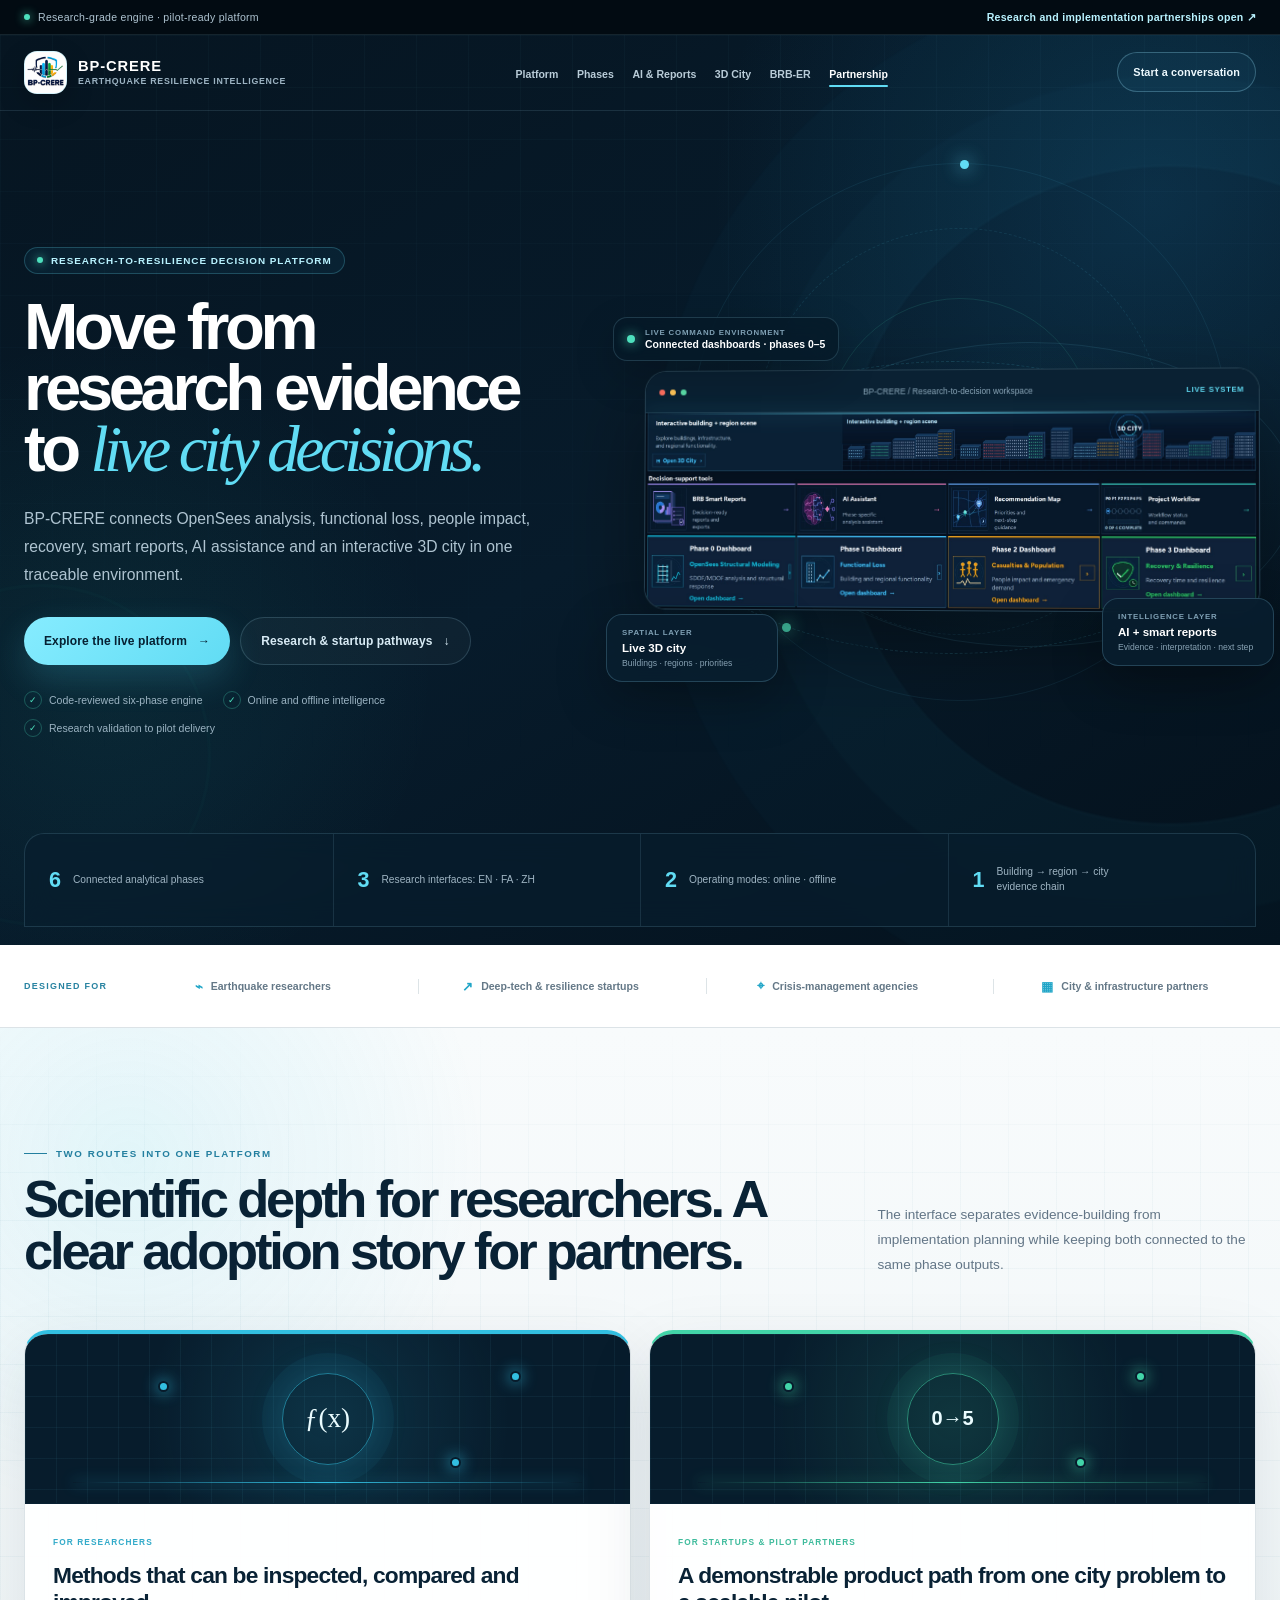
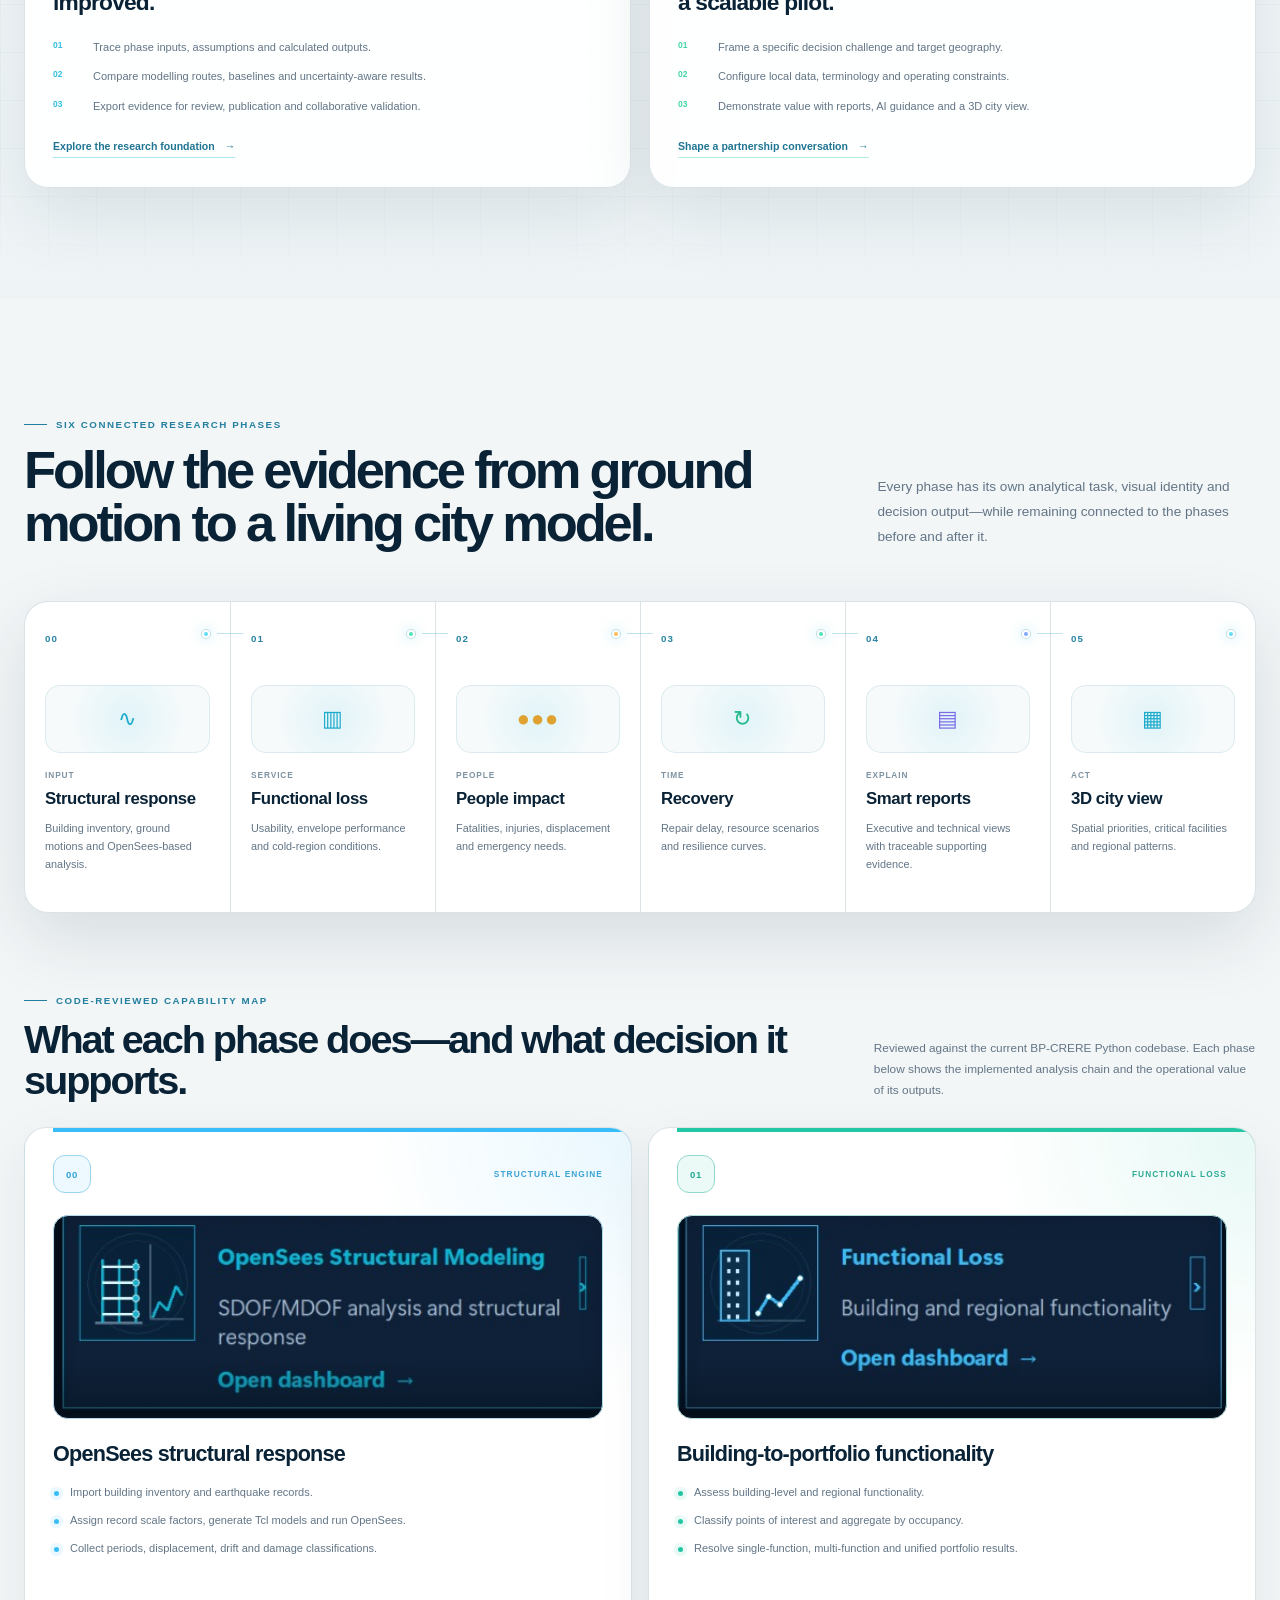
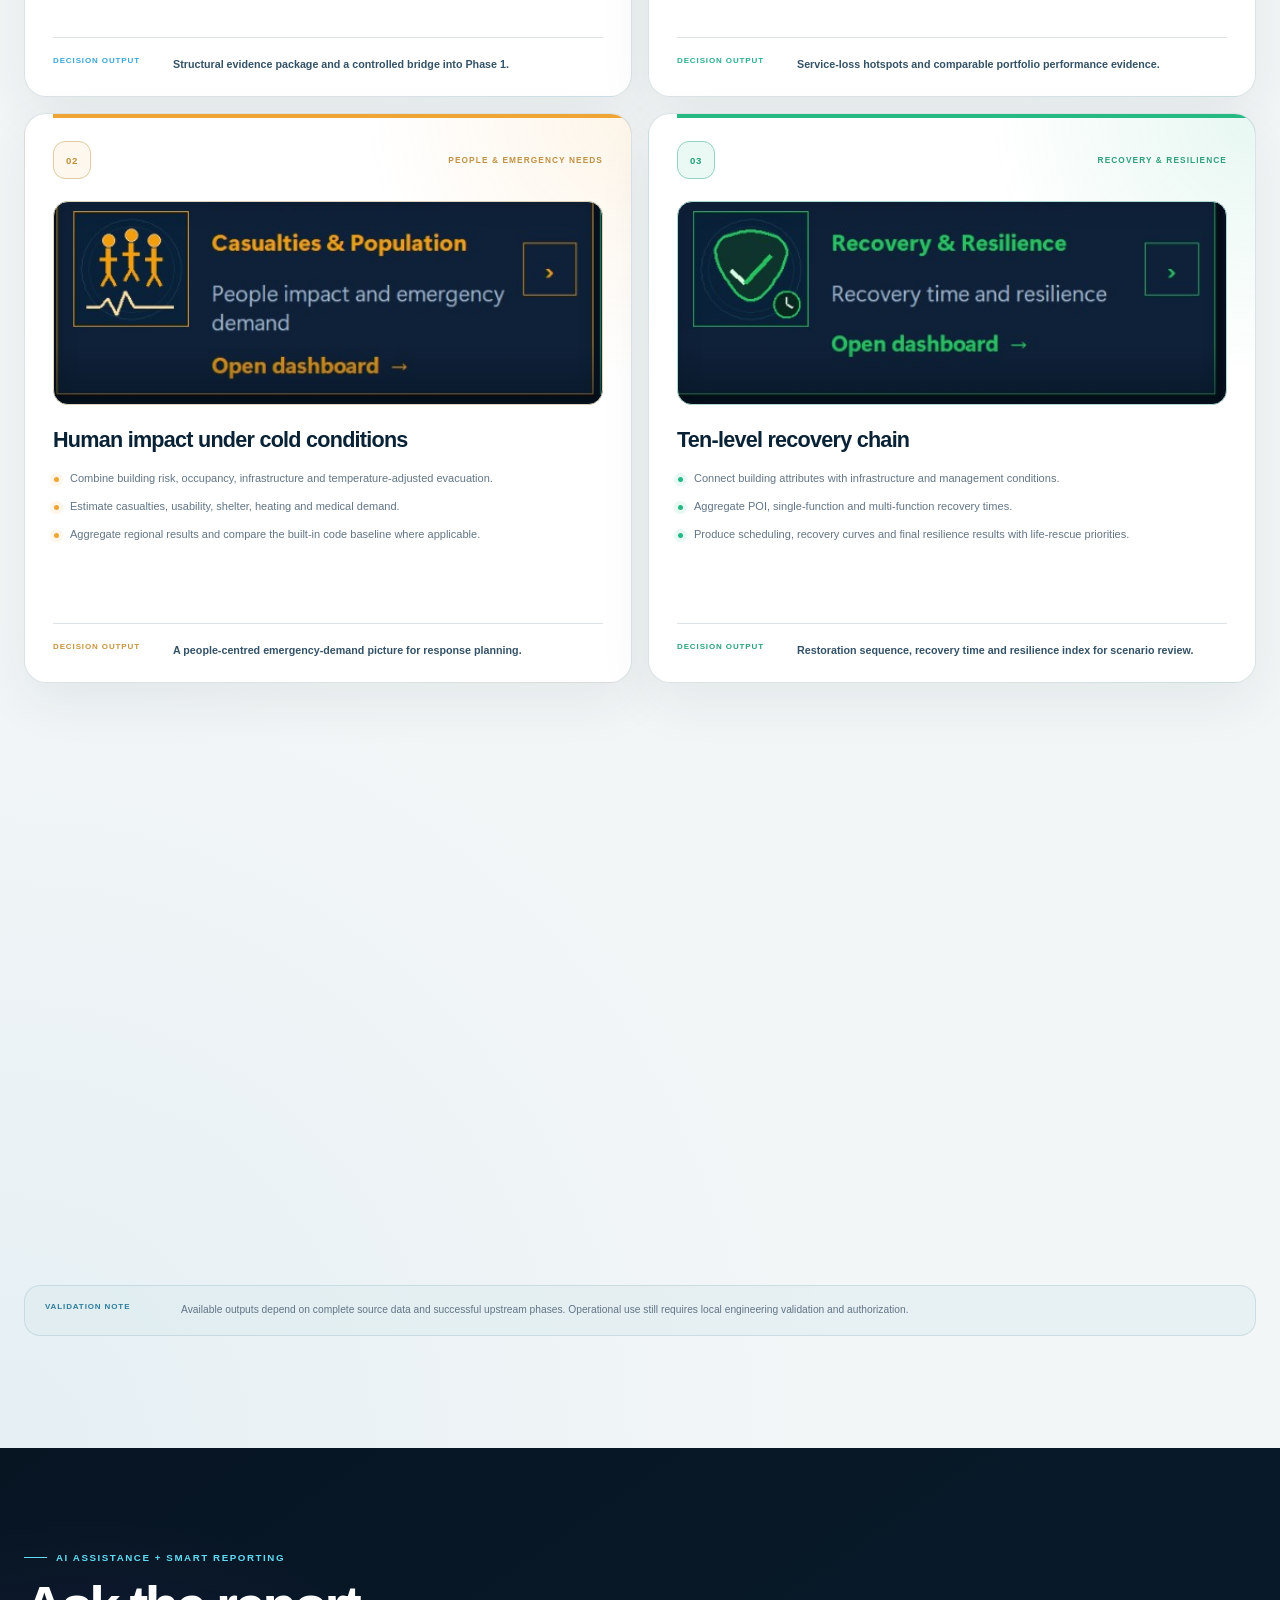
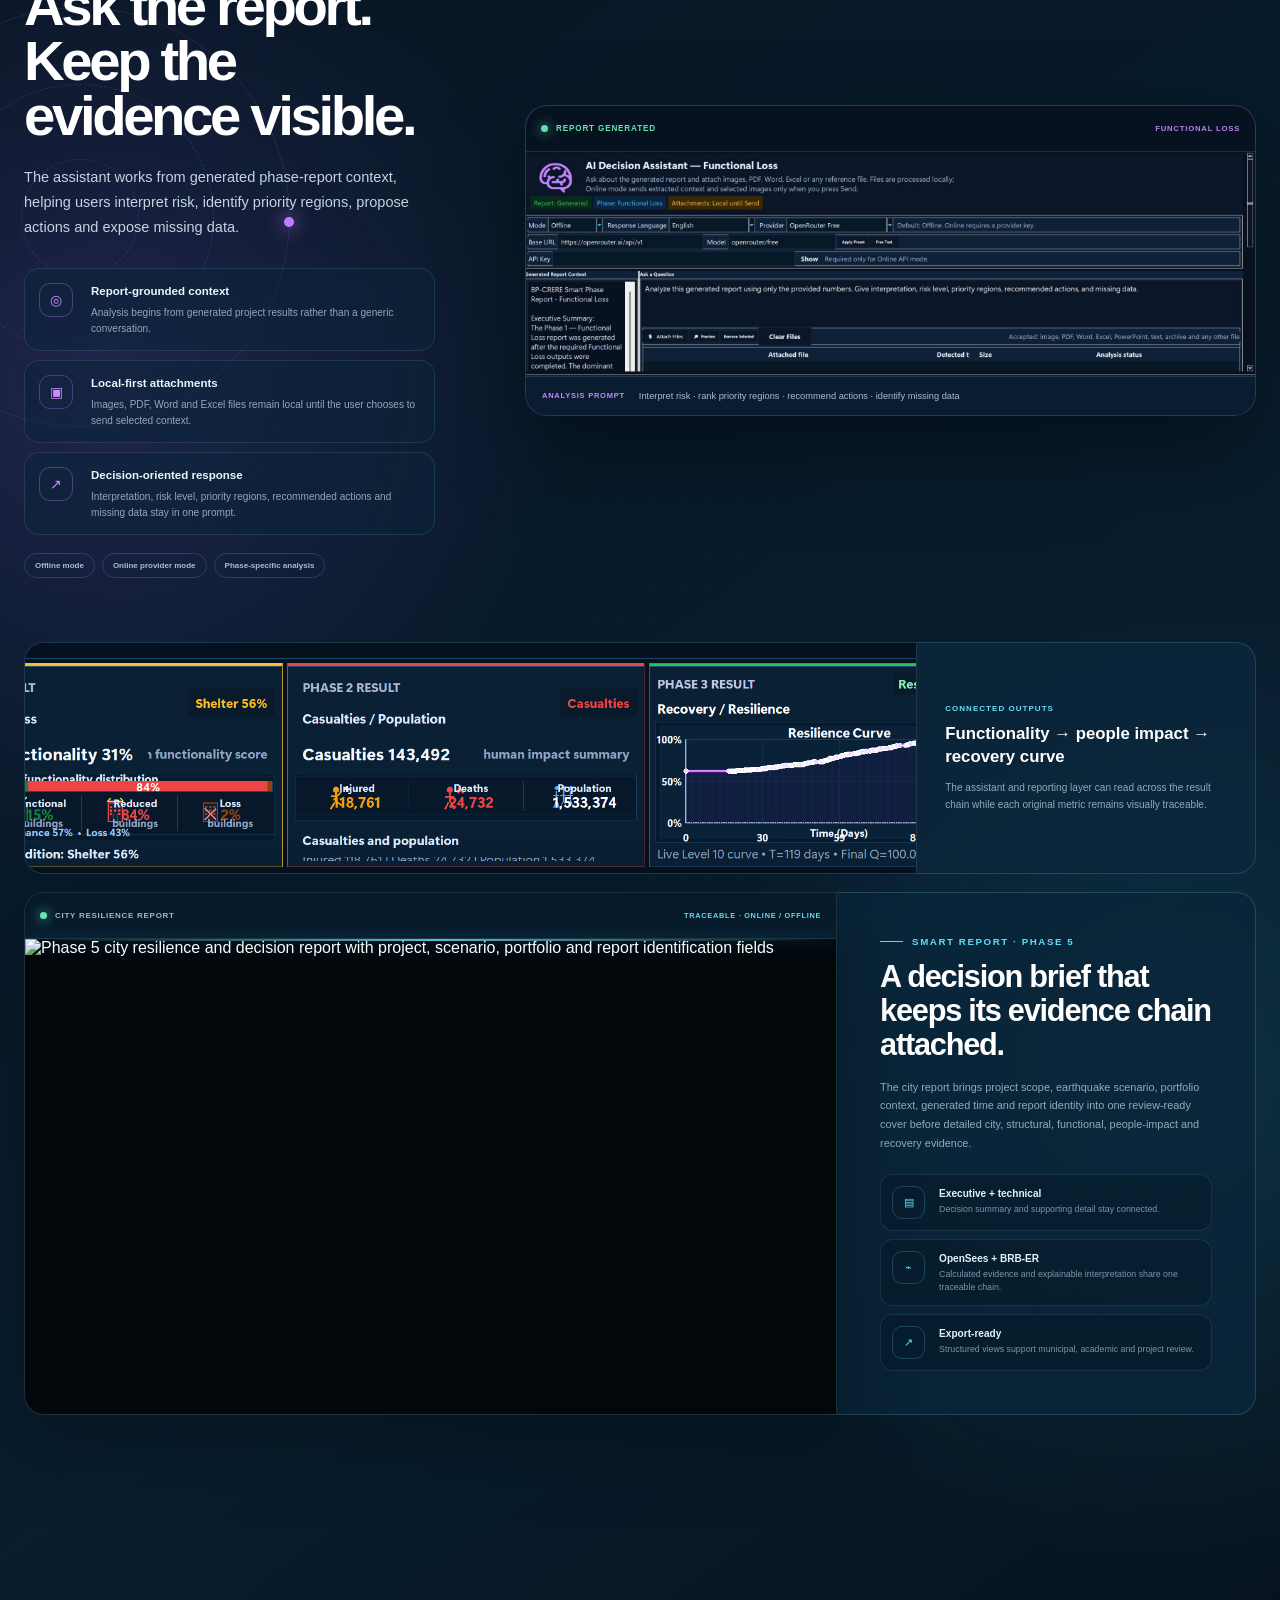
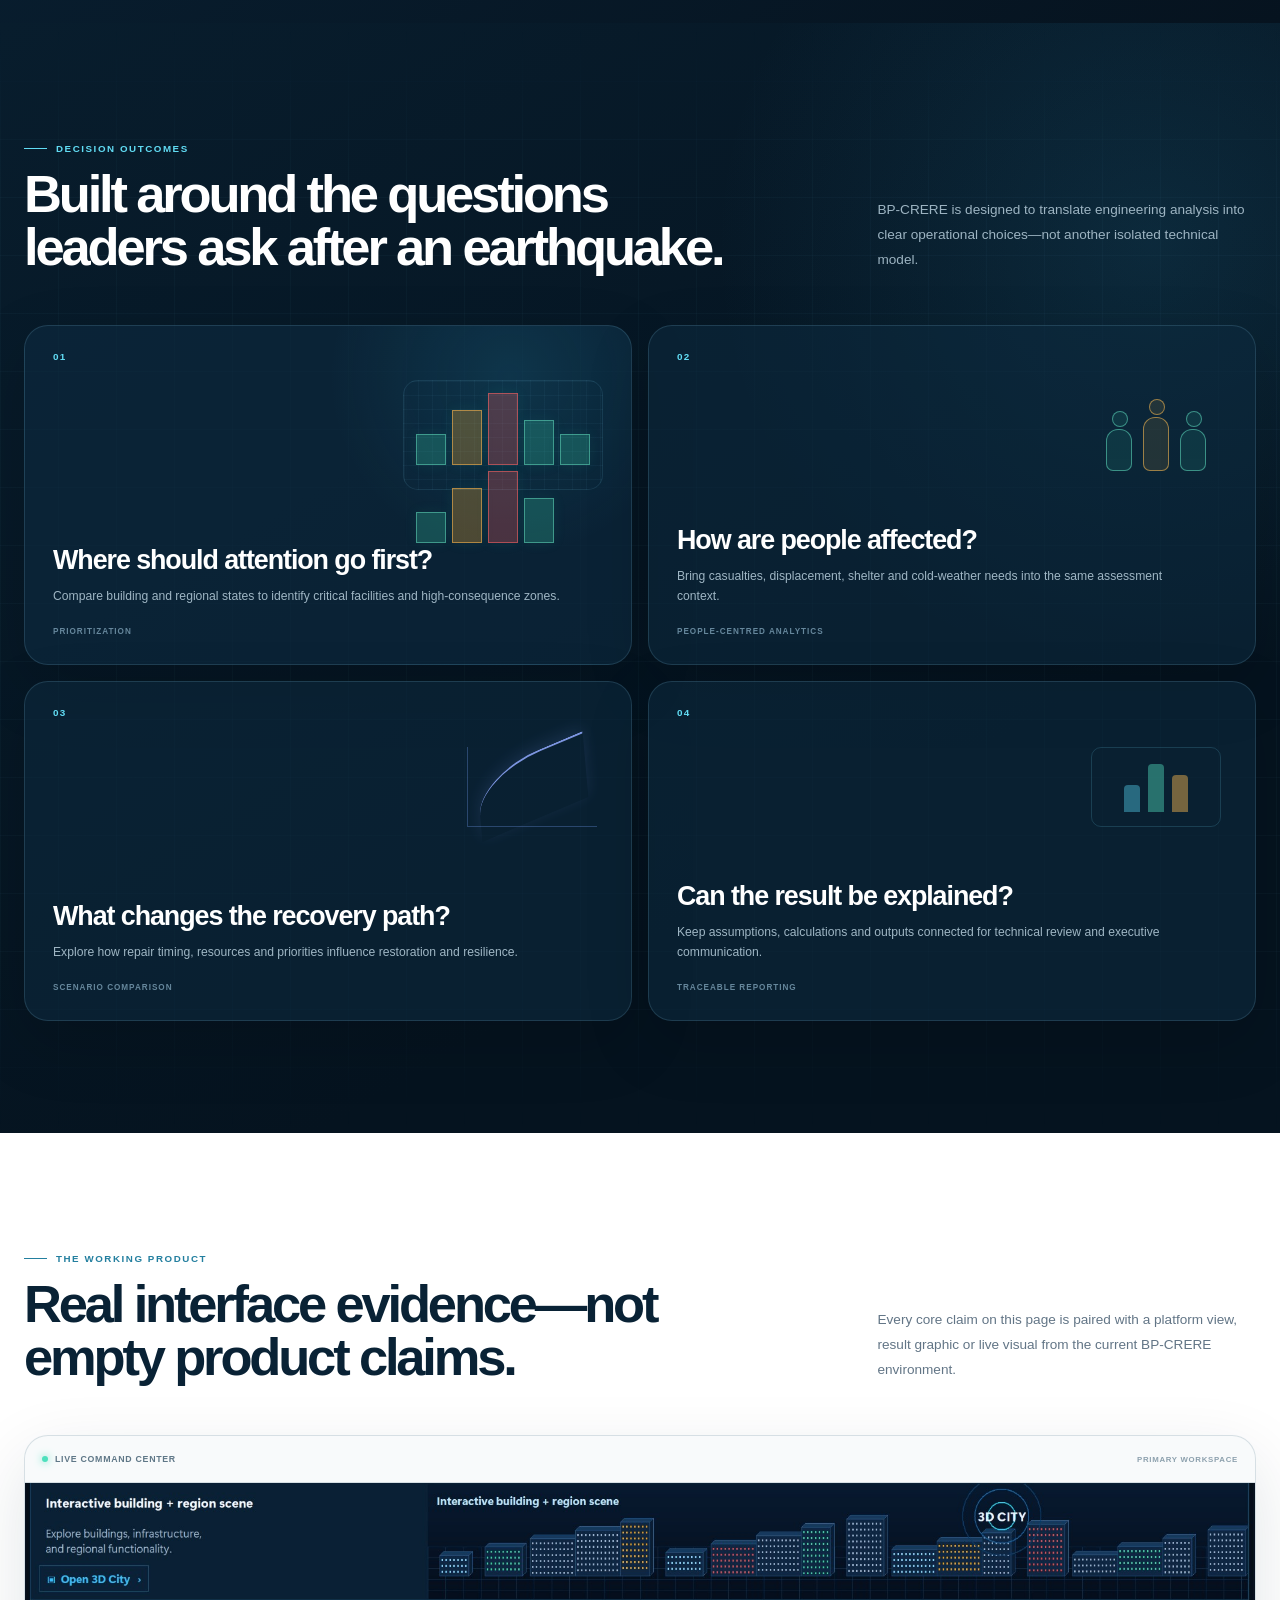
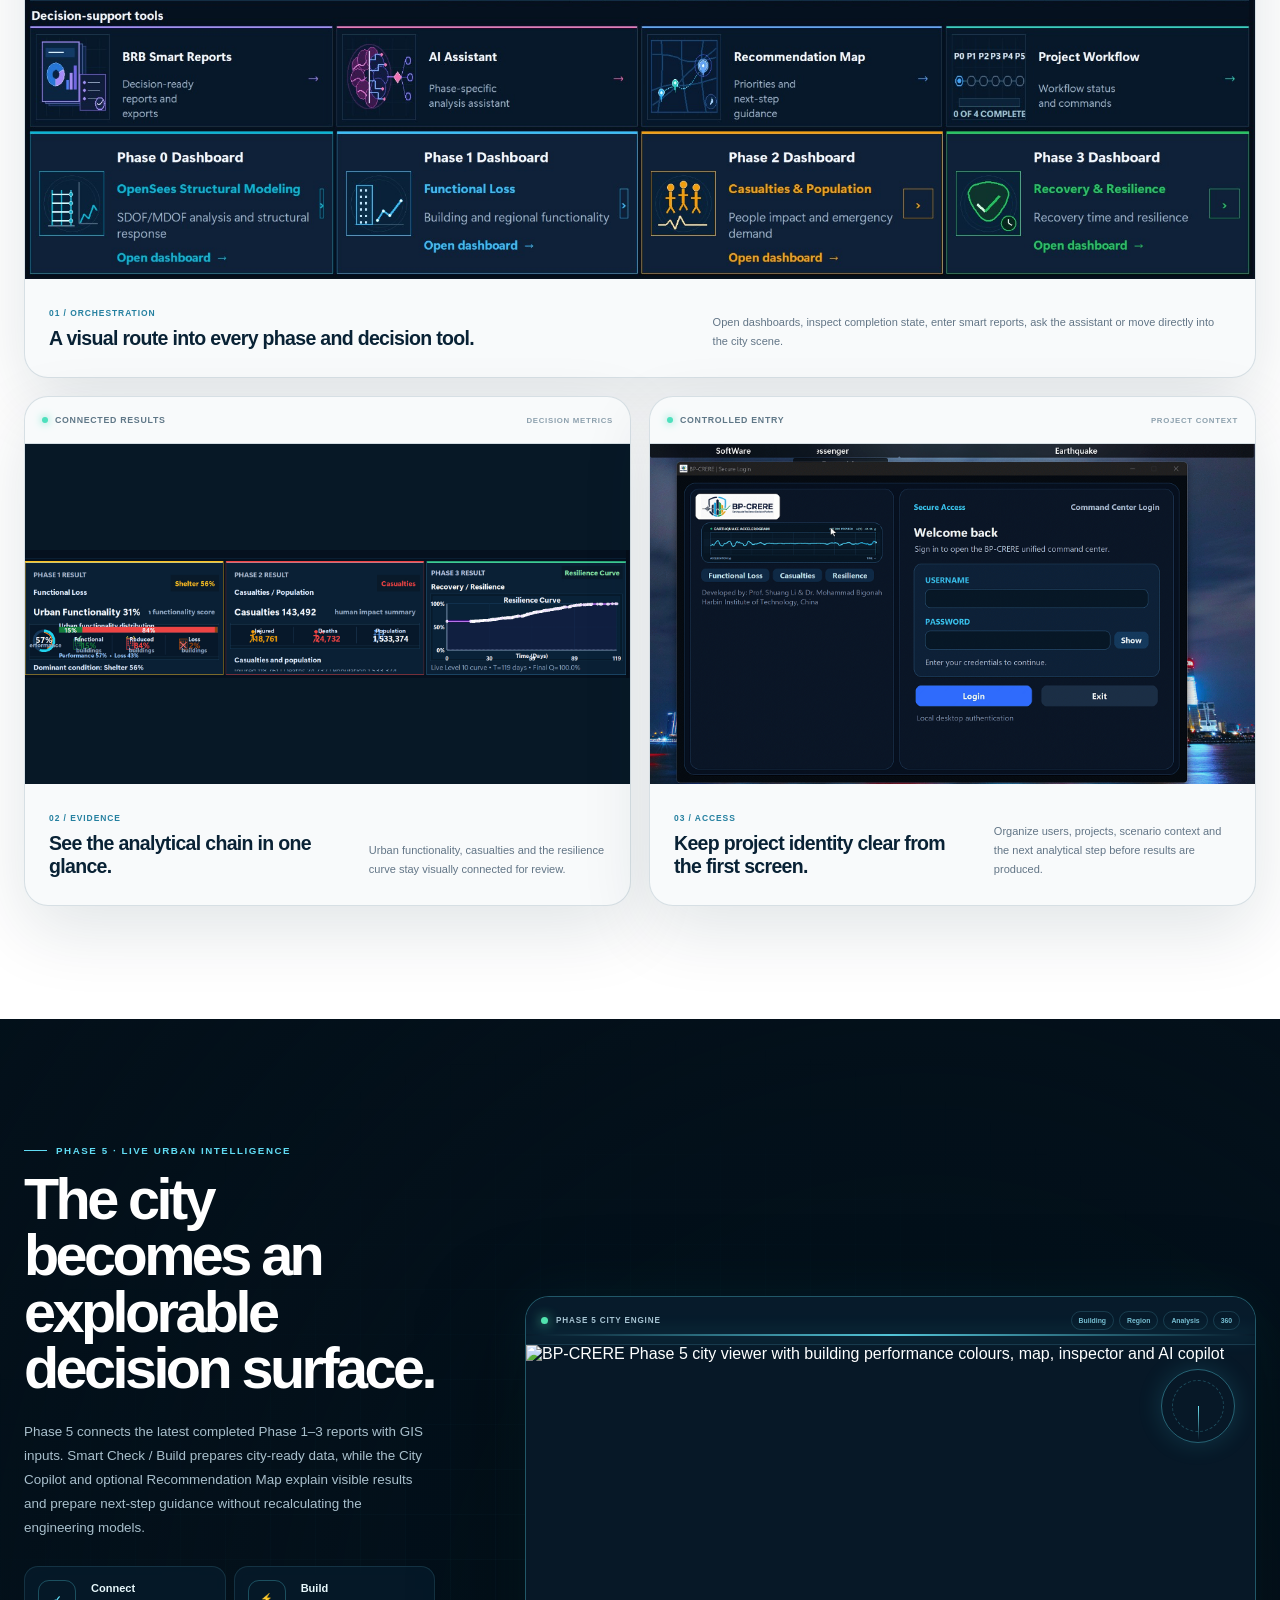
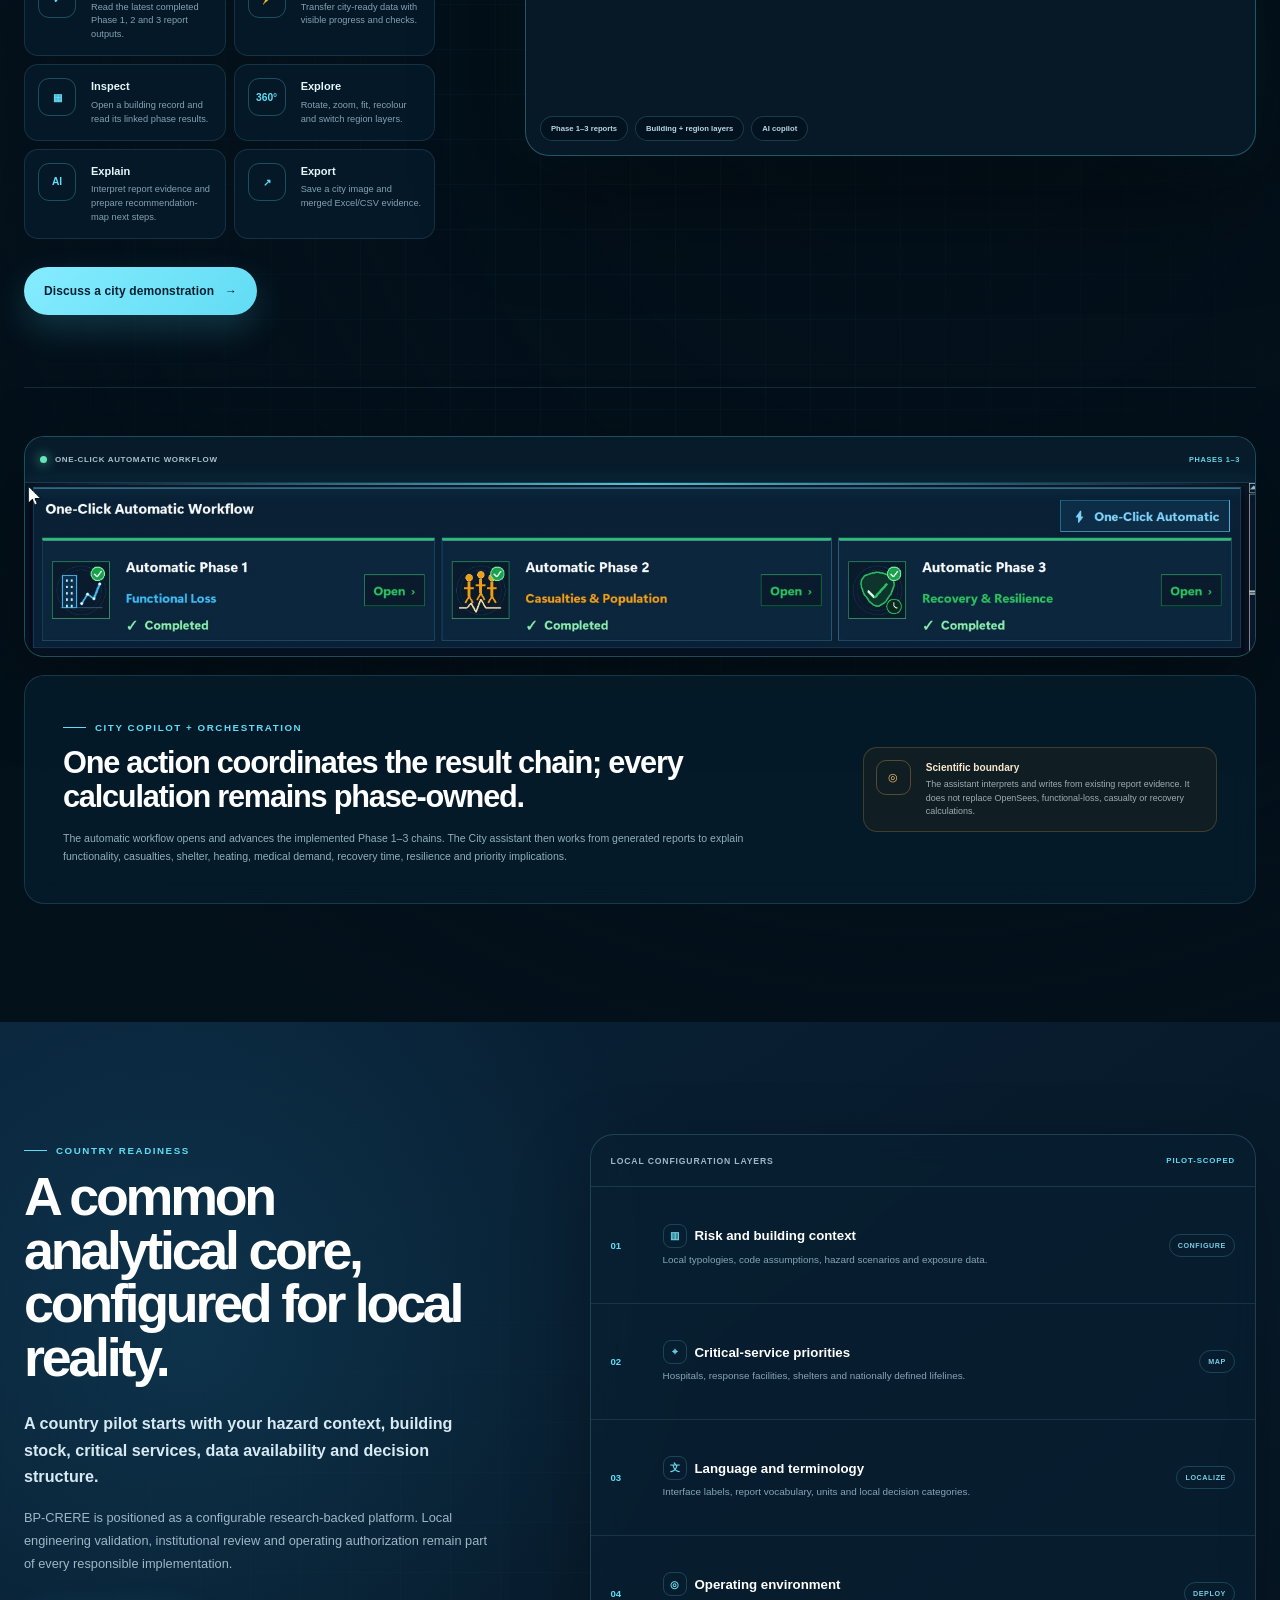
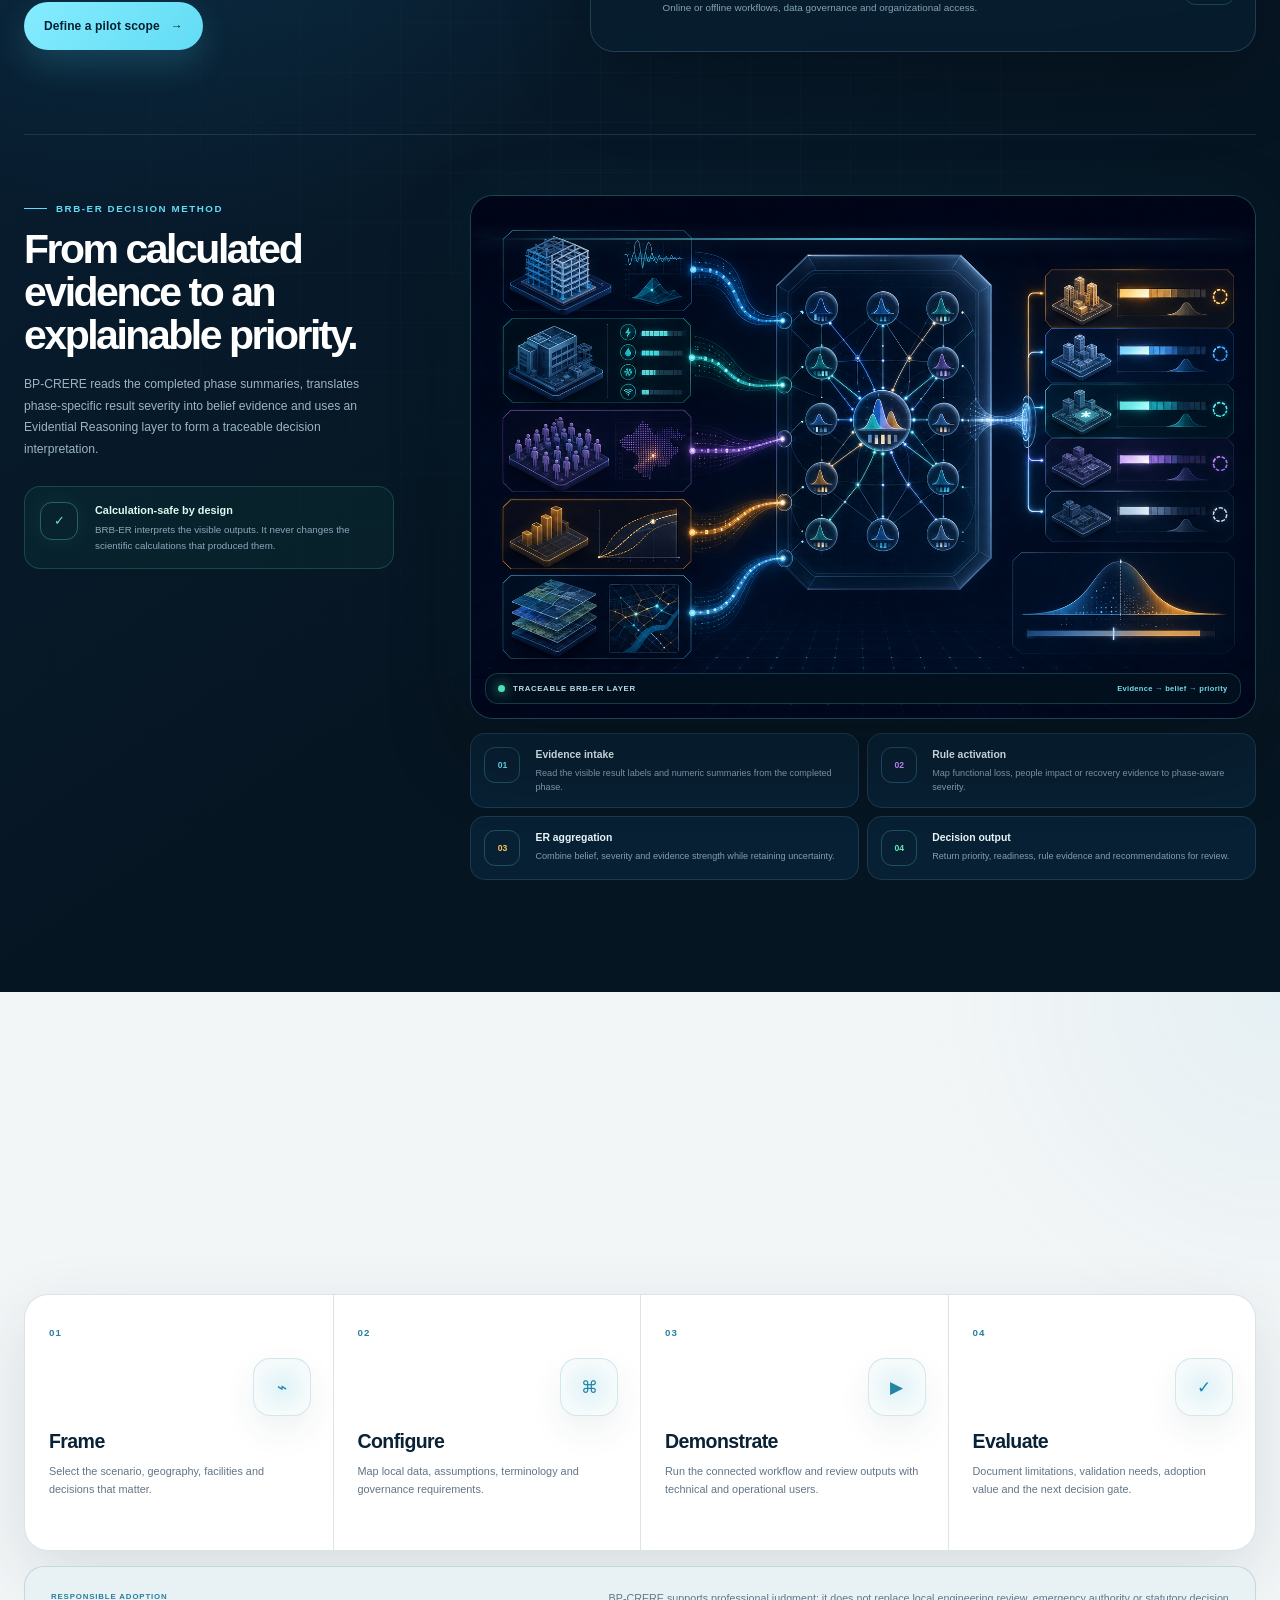
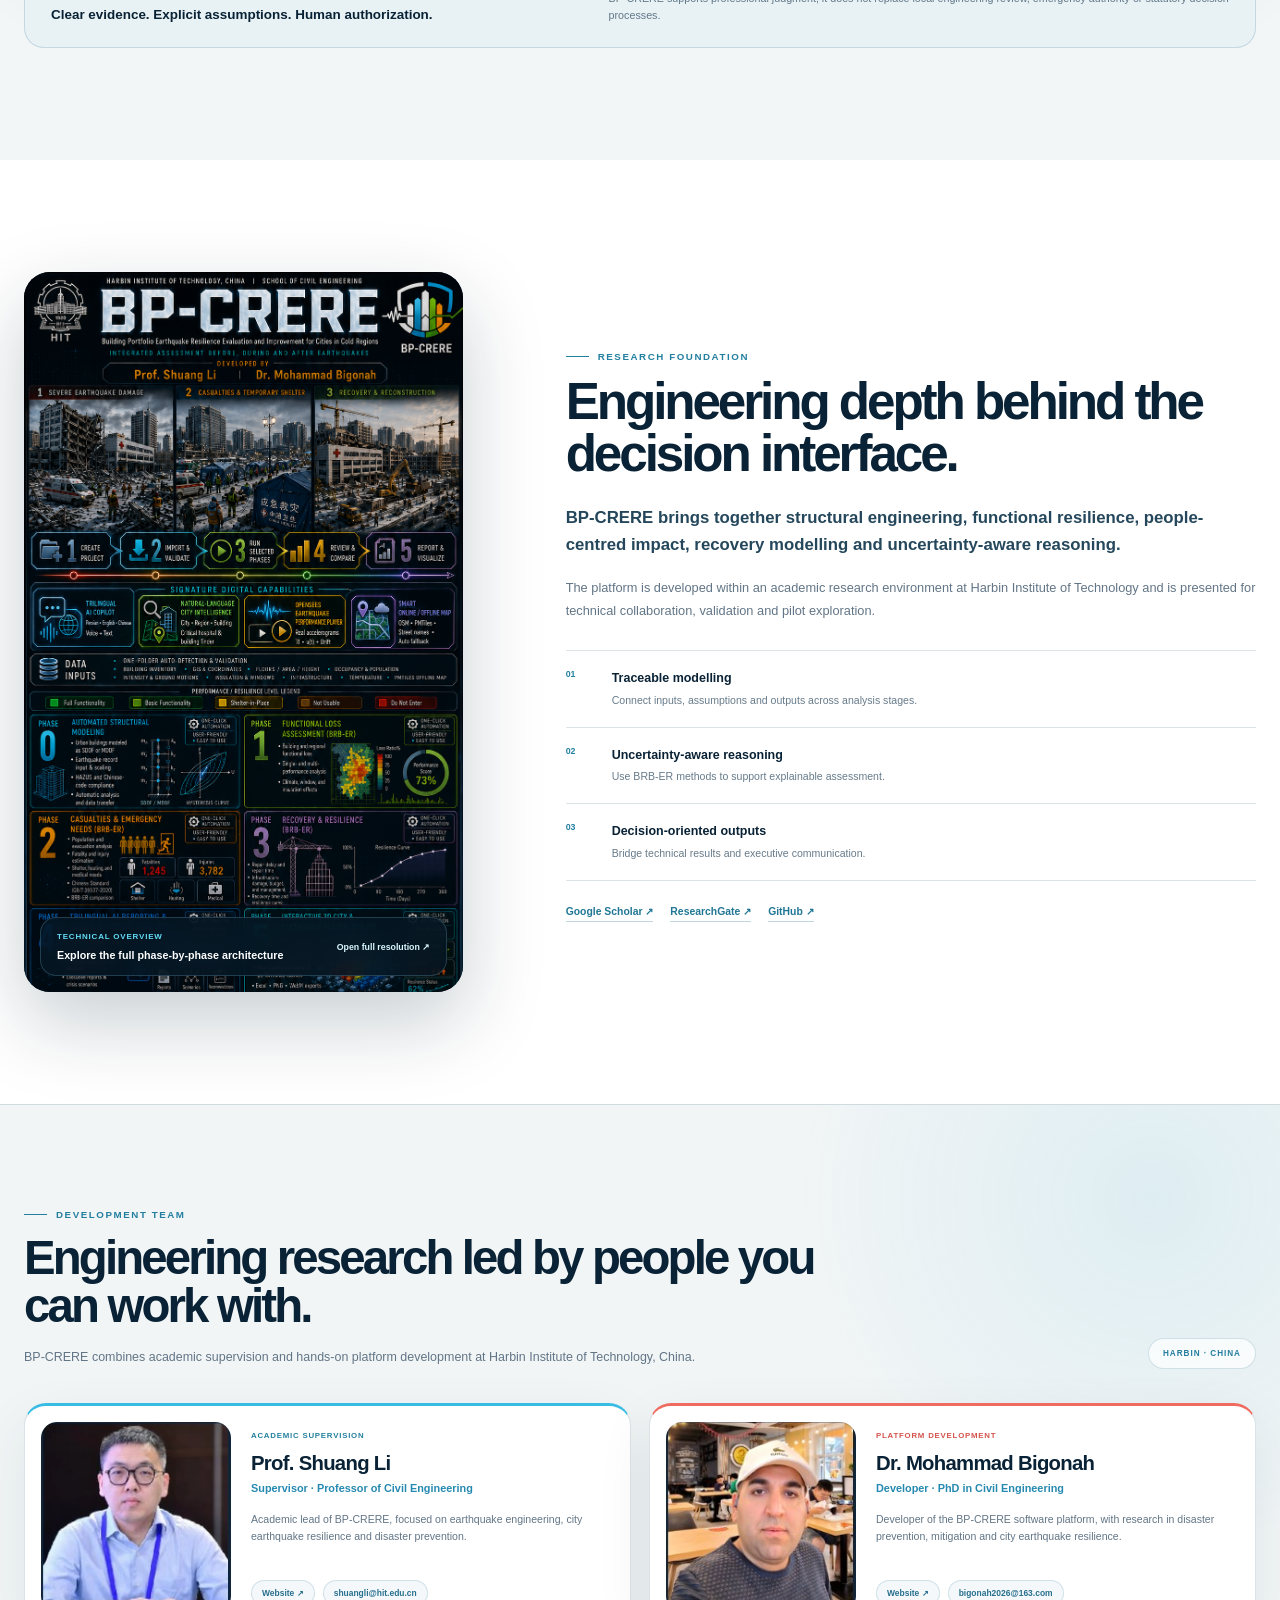
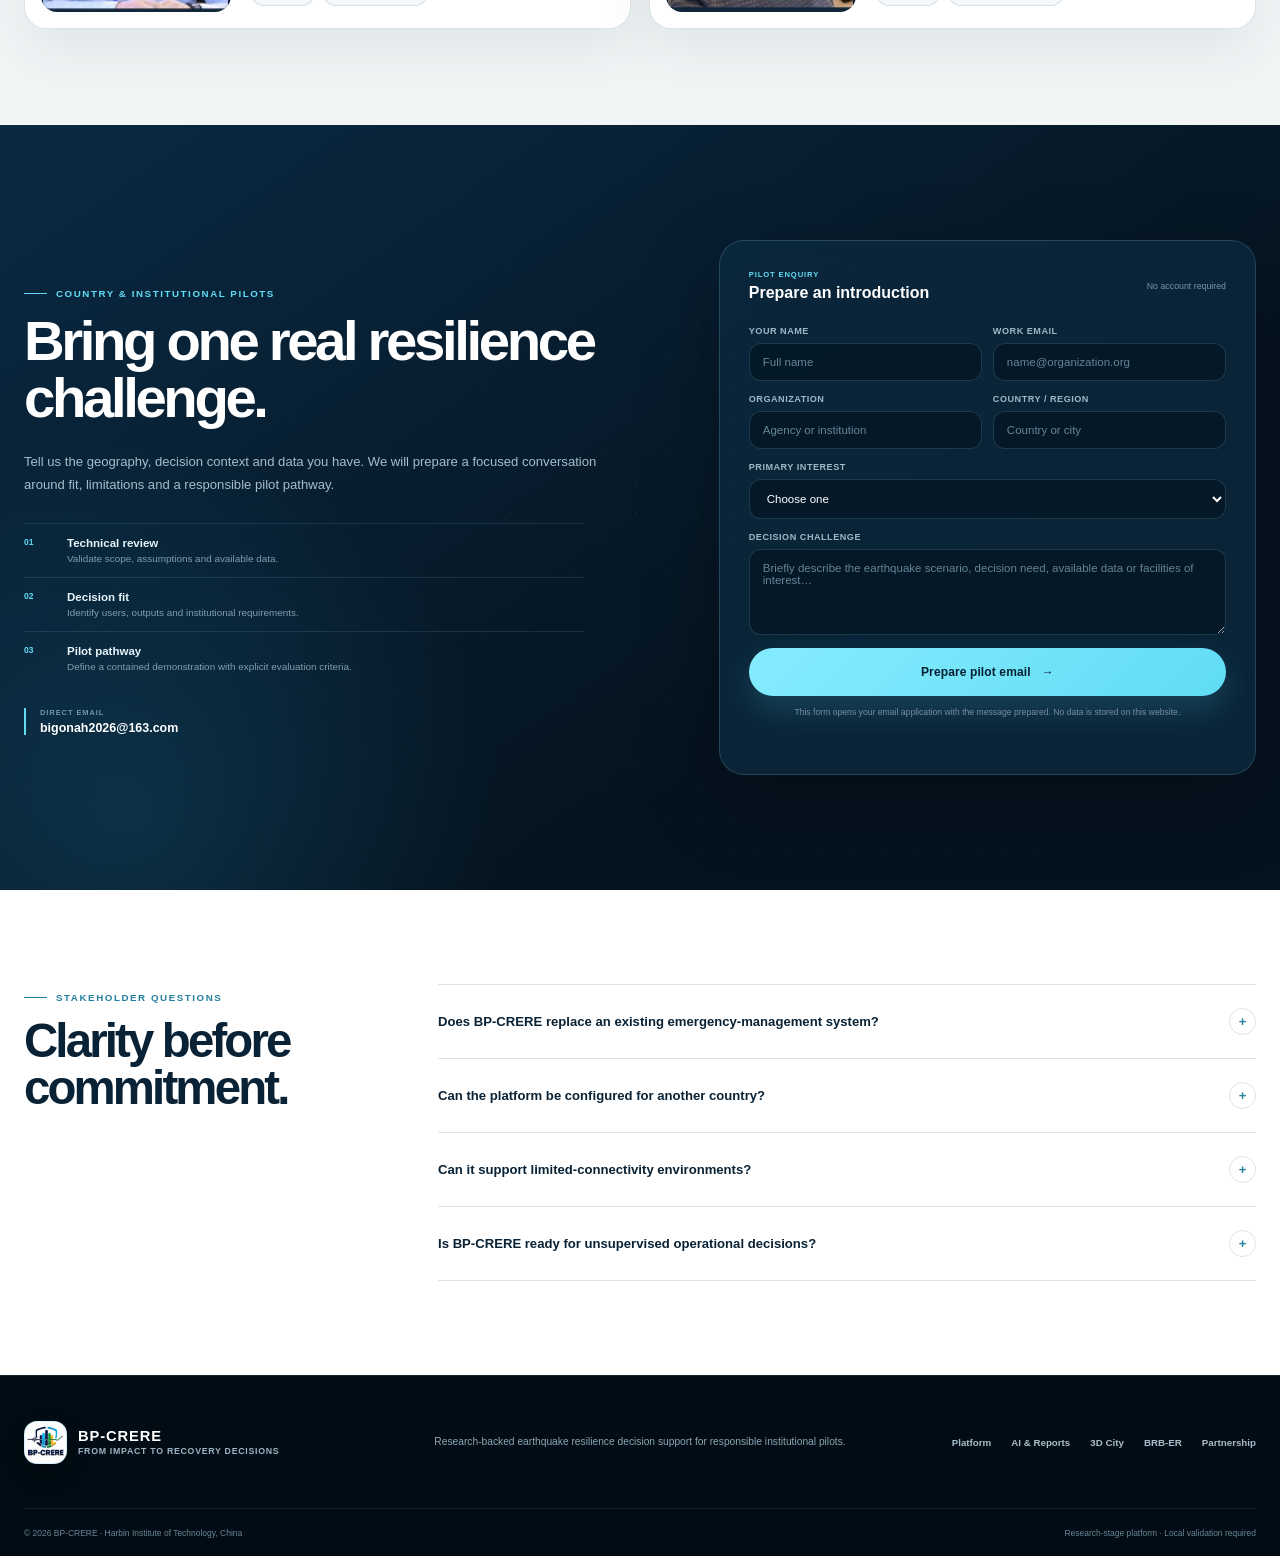
==== commit 3e915918: "BP-CRERE" ====
--- a/index.html
+++ b/index.html
@@ -13,7 +13,7 @@
   <meta property="og:image:alt" content="BP-CRERE earthquake resilience platform overview">
   <title>BP-CRERE | Research-to-Resilience Platform</title>
   <link rel="icon" href="assets/bp-crere-brand.png">
-  <link rel="stylesheet" href="styles.css?v=20260730">
+  <link rel="stylesheet" href="styles.css?v=20260731">
 </head>
 <body>
   <a class="skip-link" href="#main">Skip to main content</a>
@@ -41,7 +41,7 @@
         <a href="#workflow">Phases</a>
         <a href="#intelligence">AI &amp; Reports</a>
         <a href="#city">3D City</a>
-        <a href="#evidence">Research</a>
+        <a href="#brb-er">BRB-ER</a>
         <a href="#pilot">Partnership</a>
       </nav>
 
@@ -302,14 +302,17 @@
           <article class="phase-capability phase-capability-4 reveal">
             <div class="phase-capability-top">
               <span>04</span>
-              <small>BRB SMART REPORTS</small>
-            </div>
-            <div class="phase-visual phase-visual-image"><img src="assets/ai-decision-assistant.jpg" alt="AI Decision Assistant analysing a generated functional-loss report"></div>
-            <h3>Governed decision reporting</h3>
+              <small>BRB-ER SMART REPORTS</small>
+            </div>
+            <div class="phase-visual phase-visual-image phase-visual-report">
+              <img src="assets/city-report.png" alt="BP-CRERE Phase 5 city resilience and decision report preview">
+              <i class="visual-scan" aria-hidden="true"></i>
+            </div>
+            <h3>Traceable decision reporting</h3>
             <ul>
               <li>Check that required phase results exist before a final report is released.</li>
               <li>Generate structural, functional-loss, people-impact and recovery report views.</li>
-              <li>Package summaries, recommendations and evidence for Word, PDF and Excel export.</li>
+              <li>Package BRB-ER interpretation, recommendations and evidence for Word, PDF and Excel export.</li>
             </ul>
             <div class="phase-value"><small>DECISION OUTPUT</small><p>A traceable briefing package for technical and executive review.</p></div>
           </article>
@@ -319,12 +322,15 @@
               <span>05</span>
               <small>3D CITY DECISION VIEWER</small>
             </div>
-            <div class="phase-visual phase-visual-image phase-visual-city"><img src="assets/phase-city.gif" alt="Animated BP-CRERE 3D city viewer showing building and regional results"></div>
+            <div class="phase-visual phase-visual-image phase-visual-city">
+              <img src="assets/phase-city-v2.png" alt="BP-CRERE 3D city viewer showing building and regional results">
+              <i class="visual-scan" aria-hidden="true"></i>
+            </div>
             <h3>Report-linked urban intelligence</h3>
             <ul>
-              <li>Build a unified city database from GIS, area, height, regions and phase results.</li>
+              <li>Transfer the latest city-ready Phase 1–3 report data through Smart Check / Build.</li>
               <li>Switch building and regional views across functionality, people needs, recovery and priorities.</li>
-              <li>Inspect, filter, rotate, zoom and export the city view plus merged Excel/CSV data.</li>
+              <li>Inspect, filter, rotate, fit and export the city view plus merged Excel/CSV data.</li>
             </ul>
             <div class="phase-value"><small>DECISION OUTPUT</small><p>A spatial brief for prioritization, coordination and stakeholder communication.</p></div>
           </article>
@@ -371,6 +377,27 @@
           <p>The assistant and reporting layer can read across the result chain while each original metric remains visually traceable.</p>
         </div>
       </div>
+
+      <div class="shell report-showcase reveal">
+        <div class="report-showcase-media" data-tilt>
+          <div class="report-showcase-bar">
+            <span><i></i> CITY RESILIENCE REPORT</span>
+            <small>TRACEABLE · ONLINE / OFFLINE</small>
+          </div>
+          <img src="assets/city-report.png" alt="Phase 5 city resilience and decision report with project, scenario, portfolio and report identification fields">
+          <i class="report-scan" aria-hidden="true"></i>
+        </div>
+        <div class="report-showcase-copy">
+          <span class="eyebrow light">Smart report · Phase 5</span>
+          <h3>A decision brief that keeps its evidence chain attached.</h3>
+          <p>The city report brings project scope, earthquake scenario, portfolio context, generated time and report identity into one review-ready cover before detailed city, structural, functional, people-impact and recovery evidence.</p>
+          <div class="report-facts">
+            <article><span aria-hidden="true">▤</span><p><strong>Executive + technical</strong>Decision summary and supporting detail stay connected.</p></article>
+            <article><span aria-hidden="true">⌁</span><p><strong>OpenSees + BRB-ER</strong>Calculated evidence and explainable interpretation share one traceable chain.</p></article>
+            <article><span aria-hidden="true">↗</span><p><strong>Export-ready</strong>Structured views support municipal, academic and project review.</p></article>
+          </div>
+        </div>
+      </div>
     </section>
 
     <section class="section outcomes-section" id="outcomes">
@@ -458,19 +485,21 @@
     </section>
 
     <section class="city-live-section" id="city">
-      <img class="city-live-background" src="assets/phase-city.gif" alt="" aria-hidden="true">
+      <img class="city-live-background" src="assets/phase-city-v2.png" alt="" aria-hidden="true">
       <div class="city-live-grid" aria-hidden="true"></div>
       <div class="shell city-live-layout">
         <div class="city-live-copy reveal">
           <span class="eyebrow light">Phase 5 · live urban intelligence</span>
           <h2>The city becomes an explorable decision surface.</h2>
-          <p>Phase 5 turns generated reports and GIS inputs into a building-and-region scene where teams can inspect performance, casualties, emergency demand, recovery, resilience and priority layers.</p>
+          <p>Phase 5 connects the latest completed Phase 1–3 reports with GIS inputs. Smart Check / Build prepares city-ready data, while the City Copilot and optional Recommendation Map explain visible results and prepare next-step guidance without recalculating the engineering models.</p>
 
           <div class="city-feature-grid">
-            <article><span aria-hidden="true">360°</span><p><strong>Navigate</strong>Rotate, zoom, fit and change the view angle.</p></article>
-            <article><span aria-hidden="true">▦</span><p><strong>Inspect</strong>Open a building record and read linked phase results.</p></article>
-            <article><span aria-hidden="true">⌖</span><p><strong>Compare</strong>Switch between building and regional decision layers.</p></article>
-            <article><span aria-hidden="true">↗</span><p><strong>Communicate</strong>Export a city view and merged result data.</p></article>
+            <article><span aria-hidden="true">✓</span><p><strong>Connect</strong>Read the latest completed Phase 1, 2 and 3 report outputs.</p></article>
+            <article><span aria-hidden="true">⚡</span><p><strong>Build</strong>Transfer city-ready data with visible progress and checks.</p></article>
+            <article><span aria-hidden="true">▦</span><p><strong>Inspect</strong>Open a building record and read its linked phase results.</p></article>
+            <article><span aria-hidden="true">360°</span><p><strong>Explore</strong>Rotate, zoom, fit, recolour and switch region layers.</p></article>
+            <article><span aria-hidden="true">AI</span><p><strong>Explain</strong>Interpret report evidence and prepare recommendation-map next steps.</p></article>
+            <article><span aria-hidden="true">↗</span><p><strong>Export</strong>Save a city image and merged Excel/CSV evidence.</p></article>
           </div>
 
           <a class="button button-primary" href="#pilot">Discuss a city demonstration <span aria-hidden="true">→</span></a>
@@ -481,13 +510,33 @@
             <span><i></i> PHASE 5 CITY ENGINE</span>
             <div><b>Building</b><b>Region</b><b>Analysis</b><b>360</b></div>
           </div>
-          <img src="assets/phase-city.gif" alt="Animated BP-CRERE Phase 5 city viewer with building performance colours, map, inspector and AI copilot">
+          <img src="assets/phase-city-v2.png" alt="BP-CRERE Phase 5 city viewer with building performance colours, map, inspector and AI copilot">
+          <i class="city-scan" aria-hidden="true"></i>
           <div class="city-frame-overlay">
-            <span>12,417 buildings</span>
-            <span>Live phase layers</span>
-            <span>Building inspector</span>
+            <span>Phase 1–3 reports</span>
+            <span>Building + region layers</span>
+            <span>AI copilot</span>
           </div>
           <div class="city-radar" aria-hidden="true"><i></i><b></b></div>
+        </div>
+      </div>
+
+      <div class="shell city-automation reveal">
+        <div class="city-automation-media">
+          <div class="automation-status"><span><i></i> ONE-CLICK AUTOMATIC WORKFLOW</span><small>PHASES 1–3</small></div>
+          <img src="assets/one-click-workflow.jpg" alt="BP-CRERE one-click automatic workflow showing completed functional-loss, people-impact and recovery phases">
+          <i class="automation-scan" aria-hidden="true"></i>
+        </div>
+        <div class="city-automation-copy">
+          <div class="city-automation-text">
+            <span class="eyebrow light">City Copilot + orchestration</span>
+            <h3>One action coordinates the result chain; every calculation remains phase-owned.</h3>
+            <p>The automatic workflow opens and advances the implemented Phase 1–3 chains. The City assistant then works from generated reports to explain functionality, casualties, shelter, heating, medical demand, recovery time, resilience and priority implications.</p>
+          </div>
+          <div class="automation-boundary">
+            <span aria-hidden="true">◎</span>
+            <p><strong>Scientific boundary</strong>The assistant interprets and writes from existing report evidence. It does not replace OpenSees, functional-loss, casualty or recovery calculations.</p>
+          </div>
         </div>
       </div>
     </section>
@@ -529,34 +578,30 @@
         </div>
       </div>
 
-      <div class="shell framework-wrap reveal">
-        <div class="framework-intro">
-          <span class="eyebrow light">Reference frameworks</span>
-          <h3>Speak the language of international resilience and incident management.</h3>
-          <p>Country pilots can map BP-CRERE outputs to the organization’s own policies and to widely used reference frameworks. These references do not imply certification or endorsement.</p>
-        </div>
-        <div class="framework-grid">
-          <a href="https://www.undrr.org/implementing-sendai-framework/what-sendai-framework" target="_blank" rel="noopener">
-            <i class="framework-glyph" aria-hidden="true">◎</i>
-            <small>DISASTER RISK REDUCTION</small>
-            <strong>Sendai Framework</strong>
-            <p>Risk understanding, governance, investment and recovery readiness.</p>
-            <span>Official reference ↗</span>
-          </a>
-          <a href="https://www.iso.org/standard/67851.html" target="_blank" rel="noopener">
-            <i class="framework-glyph" aria-hidden="true">↔</i>
-            <small>INCIDENT MANAGEMENT</small>
-            <strong>ISO 22320:2018</strong>
-            <p>Roles, responsibilities, resources, joint direction and cooperation.</p>
-            <span>Official reference ↗</span>
-          </a>
-          <a href="https://www.ogc.org/standards/geopackage/" target="_blank" rel="noopener">
-            <i class="framework-glyph" aria-hidden="true">⌖</i>
-            <small>GEOSPATIAL EXCHANGE</small>
-            <strong>OGC GeoPackage</strong>
-            <p>An open, portable path for exchanging geospatial information.</p>
-            <span>Official reference ↗</span>
-          </a>
+      <div class="shell brb-er-wrap reveal" id="brb-er">
+        <div class="brb-er-intro">
+          <span class="eyebrow light">BRB-ER decision method</span>
+          <h3>From calculated evidence to an explainable priority.</h3>
+          <p>BP-CRERE reads the completed phase summaries, translates phase-specific result severity into belief evidence and uses an Evidential Reasoning layer to form a traceable decision interpretation.</p>
+          <div class="brb-boundary">
+            <span aria-hidden="true">✓</span>
+            <p><strong>Calculation-safe by design</strong>BRB-ER interprets the visible outputs. It never changes the scientific calculations that produced them.</p>
+          </div>
+        </div>
+
+        <div class="brb-er-system">
+          <figure class="brb-er-visual" data-tilt>
+            <img src="assets/brb-er-method.png" alt="Scientific BRB-ER process graphic showing structural, functional, people, recovery and city evidence converging into belief aggregation and a prioritized decision">
+            <i class="brb-scan" aria-hidden="true"></i>
+            <figcaption><span><i></i> TRACEABLE BRB-ER LAYER</span><small>Evidence → belief → priority</small></figcaption>
+          </figure>
+
+          <div class="brb-step-grid">
+            <article><span aria-hidden="true">01</span><p><strong>Evidence intake</strong>Read the visible result labels and numeric summaries from the completed phase.</p></article>
+            <article><span aria-hidden="true">02</span><p><strong>Rule activation</strong>Map functional loss, people impact or recovery evidence to phase-aware severity.</p></article>
+            <article><span aria-hidden="true">03</span><p><strong>ER aggregation</strong>Combine belief, severity and evidence strength while retaining uncertainty.</p></article>
+            <article><span aria-hidden="true">04</span><p><strong>Decision output</strong>Return priority, readiness, rule evidence and recommendations for review.</p></article>
+          </div>
         </div>
       </div>
     </section>
@@ -775,6 +820,7 @@
         <a href="#platform">Platform</a>
         <a href="#intelligence">AI &amp; Reports</a>
         <a href="#city">3D City</a>
+        <a href="#brb-er">BRB-ER</a>
         <a href="#pilot">Partnership</a>
       </div>
     </div>
@@ -784,6 +830,6 @@
     </div>
   </footer>
 
-  <script src="script.js?v=20260730"></script>
+  <script src="script.js?v=20260731"></script>
 </body>
 </html>
--- a/styles.css
+++ b/styles.css
@@ -764,7 +764,7 @@
 
 .section-heading h2,
 .readiness-copy h2,
-.framework-intro h3,
+.brb-er-intro h3,
 .evidence-copy h2,
 .team-copy h2,
 .contact-copy h2,
@@ -1544,75 +1544,190 @@
   letter-spacing: 0.08em;
 }
 
-.framework-wrap {
-  display: grid;
-  grid-template-columns: 0.7fr 1.3fr;
+.brb-er-wrap {
+  display: grid;
+  grid-template-columns: minmax(280px, 0.64fr) minmax(0, 1.36fr);
   align-items: start;
-  gap: 50px;
+  gap: clamp(42px, 6vw, 82px);
   margin-top: 82px;
   border-top: 1px solid rgba(141, 207, 232, 0.14);
   padding-top: 60px;
-}
-
-.framework-intro h3 {
+  scroll-margin-top: 92px;
+}
+
+.brb-er-intro h3 {
   margin-bottom: 18px;
-  font-size: clamp(1.8rem, 2.7vw, 2.85rem);
-}
-
-.framework-intro p {
+  font-size: clamp(2rem, 3.2vw, 3.45rem);
+  line-height: 1.04;
+}
+
+.brb-er-intro > p {
   margin: 0;
-  color: #8faabb;
-  font-size: 0.7rem;
-  line-height: 1.7;
-}
-
-.framework-grid {
-  display: grid;
-  grid-template-columns: repeat(3, 1fr);
+  color: #9bb4c3;
+  font-size: 0.76rem;
+  line-height: 1.78;
+}
+
+.brb-boundary {
+  display: grid;
+  grid-template-columns: 42px 1fr;
+  gap: 13px;
+  margin-top: 25px;
+  border: 1px solid rgba(88, 226, 181, 0.2);
+  border-radius: 16px;
+  padding: 15px;
+  background: rgba(25, 119, 94, 0.11);
+}
+
+.brb-boundary > span {
+  display: grid;
+  width: 38px;
+  height: 38px;
+  place-items: center;
+  border: 1px solid rgba(89, 232, 186, 0.34);
+  border-radius: 12px;
+  color: #62e7b9;
+  font-size: 0.8rem;
+  box-shadow: 0 0 22px rgba(69, 219, 173, 0.09);
+}
+
+.brb-boundary p {
+  margin: 0;
+  color: #8ba9b9;
+  font-size: 0.61rem;
+  line-height: 1.6;
+}
+
+.brb-boundary strong {
+  display: block;
+  margin-bottom: 3px;
+  color: #dffaf0;
+  font-size: 0.68rem;
+}
+
+.brb-er-system {
+  display: grid;
+  gap: 13px;
+}
+
+.brb-er-visual {
+  position: relative;
+  overflow: hidden;
+  margin: 0;
+  border: 1px solid rgba(112, 221, 242, 0.24);
+  border-radius: 23px;
+  background: #04131f;
+  box-shadow:
+    0 32px 80px rgba(0, 0, 0, 0.32),
+    0 0 70px rgba(38, 187, 216, 0.07);
+  transition: box-shadow 0.25s ease, transform 0.2s ease;
+}
+
+.brb-er-visual:hover {
+  box-shadow:
+    0 42px 95px rgba(0, 0, 0, 0.38),
+    0 0 85px rgba(38, 187, 216, 0.13);
+}
+
+.brb-er-visual > img {
+  width: 100%;
+  aspect-ratio: 3 / 2;
+  object-fit: cover;
+}
+
+.brb-er-visual figcaption {
+  position: absolute;
+  right: 14px;
+  bottom: 14px;
+  left: 14px;
+  display: flex;
+  align-items: center;
+  justify-content: space-between;
+  gap: 16px;
+  border: 1px solid rgba(110, 222, 242, 0.2);
+  border-radius: 13px;
+  padding: 10px 12px;
+  background: rgba(3, 18, 30, 0.87);
+  color: #b9d9e5;
+  font-size: 0.49rem;
+  font-weight: 820;
+  letter-spacing: 0.08em;
+  backdrop-filter: blur(12px);
+}
+
+.brb-er-visual figcaption span {
+  display: flex;
+  align-items: center;
+  gap: 8px;
+}
+
+.brb-er-visual figcaption i {
+  width: 7px;
+  height: 7px;
+  border-radius: 50%;
+  background: var(--teal);
+  box-shadow: 0 0 12px var(--teal);
+  animation: live-pulse 1.8s ease-in-out infinite;
+}
+
+.brb-er-visual figcaption small {
+  color: #72dced;
+  font-size: 0.47rem;
+  letter-spacing: 0.04em;
+}
+
+.brb-step-grid {
+  display: grid;
+  grid-template-columns: repeat(2, minmax(0, 1fr));
+  gap: 8px;
+}
+
+.brb-step-grid article {
+  display: grid;
+  grid-template-columns: 40px 1fr;
   gap: 11px;
-}
-
-.framework-grid a {
-  display: flex;
-  min-height: 235px;
-  flex-direction: column;
-  border: 1px solid rgba(135, 206, 232, 0.16);
-  border-radius: 18px;
-  padding: 21px;
+  border: 1px solid rgba(135, 206, 232, 0.15);
+  border-radius: 15px;
+  padding: 13px;
   background: rgba(12, 42, 64, 0.56);
-  transition: transform 0.2s ease, border-color 0.2s ease, background 0.2s ease;
-}
-
-.framework-grid a:hover {
-  border-color: rgba(126, 222, 248, 0.38);
-  background: rgba(17, 55, 79, 0.72);
-  transform: translateY(-3px);
-}
-
-.framework-grid small {
-  color: #62cfe9;
-  font-size: 0.45rem;
-  font-weight: 850;
-  letter-spacing: 0.11em;
-}
-
-.framework-grid strong {
-  margin-top: 19px;
-  font-size: 0.92rem;
-}
-
-.framework-grid p {
-  margin: 9px 0 18px;
-  color: #8ea9b9;
-  font-size: 0.62rem;
-  line-height: 1.6;
-}
-
-.framework-grid span {
-  margin-top: auto;
-  color: #c9edf6;
-  font-size: 0.56rem;
-  font-weight: 750;
+}
+
+.brb-step-grid article > span {
+  display: grid;
+  width: 36px;
+  height: 36px;
+  place-items: center;
+  border: 1px solid rgba(105, 219, 241, 0.25);
+  border-radius: 11px;
+  color: #68dced;
+  font-size: 0.54rem;
+  font-weight: 900;
+}
+
+.brb-step-grid article:nth-child(2) > span {
+  color: #c992ff;
+}
+
+.brb-step-grid article:nth-child(3) > span {
+  color: #ffbf5c;
+}
+
+.brb-step-grid article:nth-child(4) > span {
+  color: #62e7b9;
+}
+
+.brb-step-grid p {
+  margin: 0;
+  color: #829faf;
+  font-size: 0.57rem;
+  line-height: 1.55;
+}
+
+.brb-step-grid strong {
+  display: block;
+  margin-bottom: 3px;
+  color: #e6f5fa;
+  font-size: 0.65rem;
 }
 
 .pilot-section {
@@ -2717,6 +2832,10 @@
   object-position: center;
 }
 
+.phase-visual-report img {
+  object-position: center 38%;
+}
+
 .phase-capability h3 {
   margin-top: 22px;
 }
@@ -2936,7 +3055,7 @@
   align-items: stretch;
   gap: 0;
   margin-top: 64px;
-  padding-bottom: 112px;
+  padding-bottom: 0;
 }
 
 .result-ribbon-image {
@@ -2982,6 +3101,139 @@
   color: #8ea9ba;
   font-size: 0.63rem;
   line-height: 1.6;
+}
+
+.report-showcase {
+  position: relative;
+  display: grid;
+  grid-template-columns: minmax(0, 1.32fr) minmax(300px, 0.68fr);
+  align-items: stretch;
+  margin-top: 18px;
+  padding-bottom: 112px;
+}
+
+.report-showcase-media {
+  position: relative;
+  overflow: hidden;
+  min-width: 0;
+  border: 1px solid rgba(141, 207, 232, 0.2);
+  border-radius: 20px 0 0 20px;
+  background: #02070c;
+  box-shadow: 0 28px 80px rgba(0, 0, 0, 0.28);
+  transition: box-shadow 0.25s ease, transform 0.2s ease;
+}
+
+.report-showcase-media:hover {
+  box-shadow: 0 38px 96px rgba(0, 0, 0, 0.36);
+}
+
+.report-showcase-media > img {
+  width: 100%;
+  height: calc(100% - 46px);
+  min-height: 355px;
+  object-fit: cover;
+  object-position: center;
+}
+
+.report-showcase-bar {
+  display: flex;
+  min-height: 46px;
+  align-items: center;
+  justify-content: space-between;
+  gap: 18px;
+  padding: 0 15px;
+  border-bottom: 1px solid rgba(141, 207, 232, 0.14);
+  background: #071a2a;
+  color: #9fb9c8;
+  font-size: 0.5rem;
+  font-weight: 850;
+  letter-spacing: 0.09em;
+}
+
+.report-showcase-bar span {
+  display: flex;
+  align-items: center;
+  gap: 8px;
+}
+
+.report-showcase-bar i {
+  width: 7px;
+  height: 7px;
+  border-radius: 50%;
+  background: #62e7b9;
+  box-shadow: 0 0 12px #62e7b9;
+  animation: live-pulse 1.8s ease-in-out infinite;
+}
+
+.report-showcase-bar small {
+  color: #65d9ec;
+  font-size: 0.46rem;
+}
+
+.report-showcase-copy {
+  display: flex;
+  flex-direction: column;
+  justify-content: center;
+  border: 1px solid rgba(141, 207, 232, 0.2);
+  border-left: 0;
+  border-radius: 0 20px 20px 0;
+  padding: clamp(24px, 3.4vw, 43px);
+  background: rgba(10, 38, 58, 0.83);
+}
+
+.report-showcase-copy h3 {
+  margin: 13px 0 16px;
+  font-size: clamp(1.55rem, 2.4vw, 2.45rem);
+  line-height: 1.1;
+  letter-spacing: -0.04em;
+}
+
+.report-showcase-copy > p {
+  margin: 0;
+  color: #92abba;
+  font-size: 0.68rem;
+  line-height: 1.72;
+}
+
+.report-facts {
+  display: grid;
+  gap: 8px;
+  margin-top: 21px;
+}
+
+.report-facts article {
+  display: grid;
+  grid-template-columns: 37px 1fr;
+  gap: 10px;
+  border: 1px solid rgba(136, 207, 231, 0.13);
+  border-radius: 13px;
+  padding: 11px;
+  background: rgba(3, 19, 31, 0.34);
+}
+
+.report-facts article > span {
+  display: grid;
+  width: 33px;
+  height: 33px;
+  place-items: center;
+  border: 1px solid rgba(105, 220, 242, 0.22);
+  border-radius: 10px;
+  color: #6bdced;
+  font-size: 0.7rem;
+}
+
+.report-facts p {
+  margin: 0;
+  color: #7897a8;
+  font-size: 0.55rem;
+  line-height: 1.5;
+}
+
+.report-facts strong {
+  display: block;
+  margin-bottom: 2px;
+  color: #e2f4f8;
+  font-size: 0.63rem;
 }
 
 .screen-image-command {
@@ -3227,6 +3479,163 @@
   animation: radar-sweep 3.2s linear infinite;
 }
 
+.city-automation {
+  position: relative;
+  z-index: 2;
+  display: grid;
+  grid-template-columns: 1fr;
+  align-items: stretch;
+  gap: 18px;
+  margin-top: 72px;
+  border-top: 1px solid rgba(121, 213, 238, 0.14);
+  padding-top: 48px;
+}
+
+.city-automation-media {
+  position: relative;
+  overflow: hidden;
+  min-width: 0;
+  border: 1px solid rgba(87, 221, 239, 0.28);
+  border-radius: 20px;
+  background: #061725;
+  box-shadow: 0 30px 80px rgba(0, 0, 0, 0.36);
+}
+
+.automation-status {
+  display: flex;
+  min-height: 46px;
+  align-items: center;
+  justify-content: space-between;
+  gap: 15px;
+  padding: 0 15px;
+  border-bottom: 1px solid rgba(121, 213, 238, 0.14);
+  background: #071b2b;
+  color: #a9c2d0;
+  font-size: 0.5rem;
+  font-weight: 850;
+  letter-spacing: 0.08em;
+}
+
+.automation-status span {
+  display: flex;
+  align-items: center;
+  gap: 8px;
+}
+
+.automation-status i {
+  width: 7px;
+  height: 7px;
+  border-radius: 50%;
+  background: #62e7b9;
+  box-shadow: 0 0 12px #62e7b9;
+  animation: live-pulse 1.8s ease-in-out infinite;
+}
+
+.automation-status small {
+  color: #62d9ec;
+  font-size: 0.46rem;
+}
+
+.city-automation-media > img {
+  width: 100%;
+  height: auto;
+  min-height: 0;
+  object-fit: contain;
+  object-position: center;
+}
+
+.city-automation-copy {
+  display: grid;
+  grid-template-columns: minmax(0, 1.35fr) minmax(300px, 0.65fr);
+  align-items: center;
+  gap: clamp(25px, 5vw, 70px);
+  border: 1px solid rgba(121, 213, 238, 0.16);
+  border-radius: 20px;
+  padding: clamp(24px, 3vw, 38px);
+  background: rgba(7, 31, 48, 0.68);
+  backdrop-filter: blur(12px);
+}
+
+.city-automation-text h3 {
+  margin: 13px 0 16px;
+  font-size: clamp(1.55rem, 2.4vw, 2.35rem);
+  line-height: 1.1;
+  letter-spacing: -0.04em;
+}
+
+.city-automation-text > p {
+  margin: 0;
+  color: #91aebd;
+  font-size: 0.66rem;
+  line-height: 1.7;
+}
+
+.automation-boundary {
+  display: grid;
+  grid-template-columns: 39px 1fr;
+  gap: 11px;
+  margin-top: 0;
+  border: 1px solid rgba(255, 186, 82, 0.2);
+  border-radius: 14px;
+  padding: 12px;
+  background: rgba(124, 82, 18, 0.1);
+}
+
+.automation-boundary > span {
+  display: grid;
+  width: 35px;
+  height: 35px;
+  place-items: center;
+  border: 1px solid rgba(255, 190, 88, 0.28);
+  border-radius: 10px;
+  color: #ffc466;
+  font-size: 0.7rem;
+}
+
+.automation-boundary p {
+  margin: 0;
+  color: #9facb2;
+  font-size: 0.56rem;
+  line-height: 1.55;
+}
+
+.automation-boundary strong {
+  display: block;
+  margin-bottom: 2px;
+  color: #f8e9cd;
+  font-size: 0.63rem;
+}
+
+.visual-scan,
+.report-scan,
+.city-scan,
+.automation-scan,
+.brb-scan {
+  position: absolute;
+  z-index: 3;
+  right: 0;
+  left: 0;
+  height: 2px;
+  background: linear-gradient(90deg, transparent, rgba(95, 224, 245, 0.86), transparent);
+  box-shadow: 0 0 18px rgba(75, 211, 237, 0.48);
+  pointer-events: none;
+  animation: scan-panel 5.8s ease-in-out infinite;
+}
+
+.visual-scan {
+  top: 8%;
+}
+
+.report-scan,
+.automation-scan {
+  top: 46px;
+}
+
+.city-scan,
+.brb-scan {
+  top: 8%;
+}
+
 .readiness-panel li strong {
   display: flex;
   align-items: center;
@@ -3242,23 +3651,6 @@
   border-radius: 8px;
   color: #6cdaee;
   font-size: 0.62rem;
-}
-
-.framework-glyph {
-  display: grid;
-  width: 46px;
-  height: 46px;
-  place-items: center;
-  border: 1px solid rgba(109, 220, 242, 0.23);
-  border-radius: 14px;
-  background: rgba(55, 159, 190, 0.08);
-  color: #6adcf2;
-  font-size: 1rem;
-  font-style: normal;
-}
-
-.framework-grid strong {
-  margin-top: 14px;
 }
 
 .pilot-grid article {
@@ -3342,6 +3734,24 @@
   }
 }
 
+@keyframes scan-panel {
+  0%,
+  100% {
+    top: 8%;
+    opacity: 0;
+  }
+  16% {
+    opacity: 0.72;
+  }
+  82% {
+    opacity: 0.72;
+  }
+  92% {
+    top: calc(100% - 2px);
+    opacity: 0;
+  }
+}
+
 @keyframes orbit-drift {
   to {
     transform: translate3d(-28px, 16px, 0) rotate(9deg);
@@ -3415,8 +3825,8 @@
     gap: 50px;
   }
 
-  .framework-wrap {
-    grid-template-columns: 0.55fr 1.45fr;
+  .brb-er-wrap {
+    grid-template-columns: 0.58fr 1.42fr;
     gap: 35px;
   }
 
@@ -3496,7 +3906,10 @@
   }
 
   .intelligence-layout,
-  .city-live-layout {
+  .city-live-layout,
+  .report-showcase,
+  .city-automation,
+  .brb-er-wrap {
     grid-template-columns: 1fr;
   }
 
@@ -3506,17 +3919,34 @@
   }
 
   .intelligence-media,
-  .city-live-frame {
+  .city-live-frame,
+  .report-showcase-media {
     width: min(820px, 100%);
     margin-inline: auto;
   }
 
+  .report-showcase-copy {
+    width: min(820px, 100%);
+    margin-inline: auto;
+    border-top: 0;
+    border-left: 1px solid rgba(141, 207, 232, 0.2);
+    border-radius: 0 0 20px 20px;
+  }
+
+  .report-showcase-media {
+    border-radius: 20px 20px 0 0;
+  }
+
+  .city-automation {
+    width: min(calc(100% - 48px), var(--max));
+  }
+
   .city-live-copy .button {
     margin-bottom: 16px;
   }
 
   .readiness-grid,
-  .framework-wrap,
+  .brb-er-wrap,
   .evidence-grid,
   .contact-layout,
   .faq-layout {
@@ -3529,11 +3959,11 @@
     gap: 55px;
   }
 
-  .framework-wrap {
+  .brb-er-wrap {
     gap: 28px;
   }
 
-  .framework-intro {
+  .brb-er-intro {
     max-width: 720px;
   }
 
@@ -3705,12 +4135,12 @@
     min-height: 0;
   }
 
-  .framework-grid {
-    grid-template-columns: 1fr;
-  }
-
-  .framework-grid a {
-    min-height: 200px;
+  .report-showcase-media > img {
+    min-height: 260px;
+  }
+
+  .city-automation {
+    margin-top: 55px;
   }
 
   .assurance-band {
@@ -3960,7 +4390,7 @@
 
   .result-ribbon {
     margin-top: 42px;
-    padding-bottom: 82px;
+    padding-bottom: 0;
   }
 
   .result-ribbon-image img {
@@ -3971,8 +4401,47 @@
     padding: 22px;
   }
 
+  .report-showcase {
+    padding-bottom: 82px;
+  }
+
+  .report-showcase-copy {
+    padding: 22px;
+  }
+
+  .report-showcase-media > img {
+    min-height: 210px;
+  }
+
+  .report-showcase-bar small,
+  .automation-status small {
+    display: none;
+  }
+
   .city-feature-grid {
     grid-template-columns: 1fr;
+  }
+
+  .city-automation {
+    width: min(calc(100% - 32px), var(--max));
+    padding-top: 38px;
+  }
+
+  .city-automation-copy {
+    grid-template-columns: 1fr;
+    padding: 22px;
+  }
+
+  .brb-step-grid {
+    grid-template-columns: 1fr;
+  }
+
+  .brb-er-visual figcaption {
+    position: static;
+    border-right: 0;
+    border-bottom: 0;
+    border-left: 0;
+    border-radius: 0;
   }
 
   .city-frame-bar div {
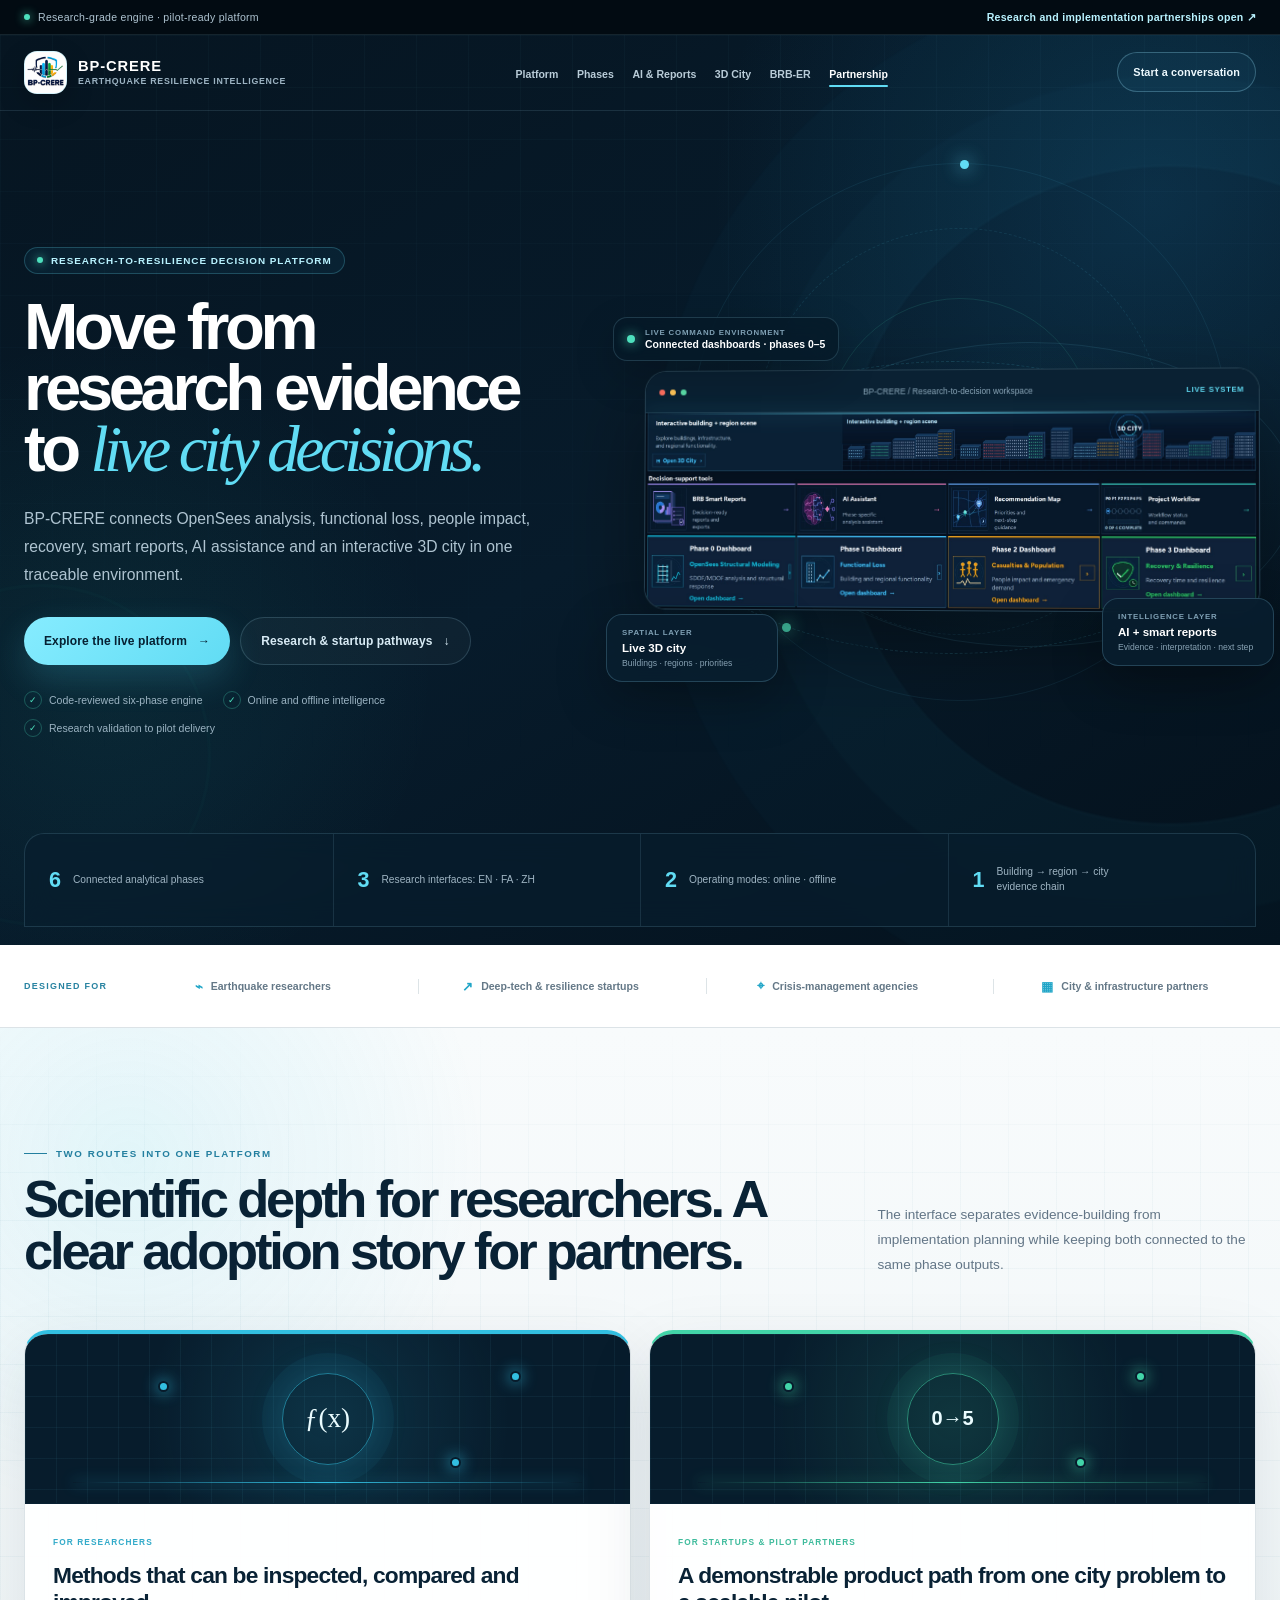
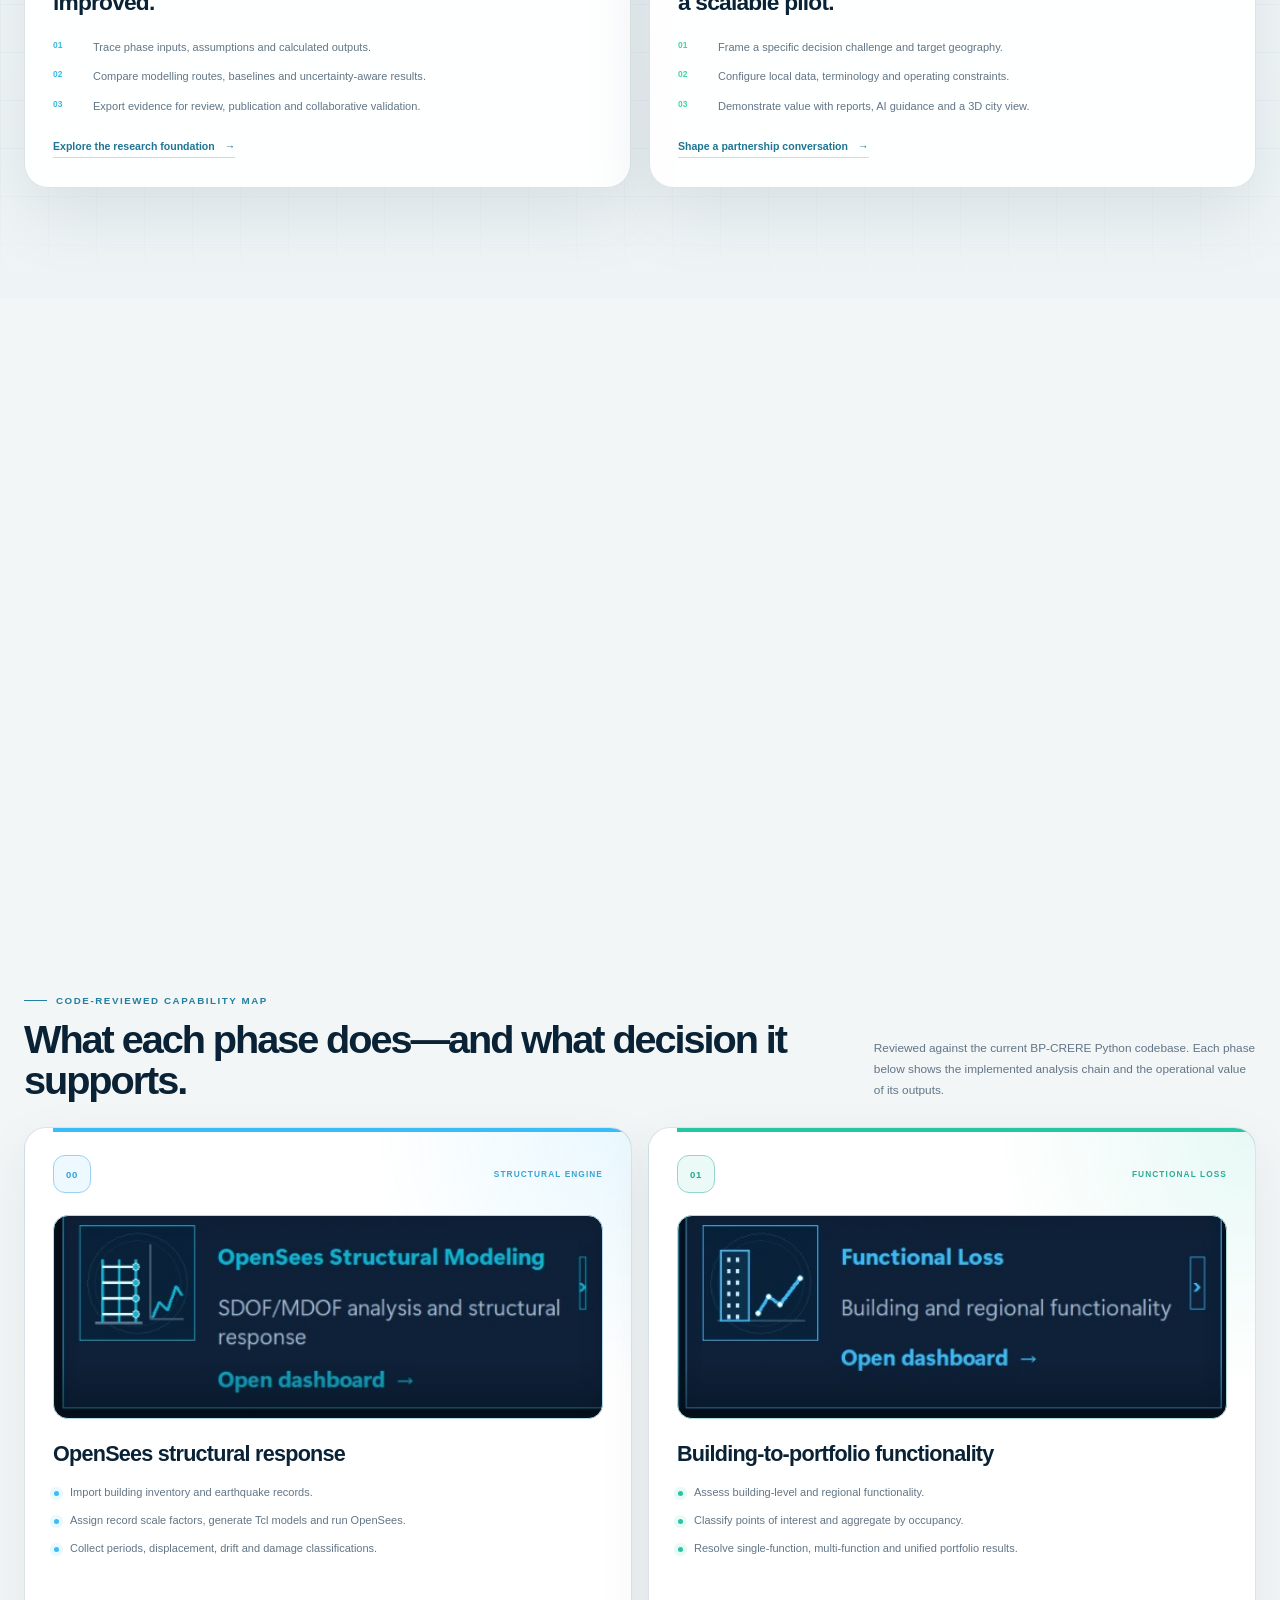
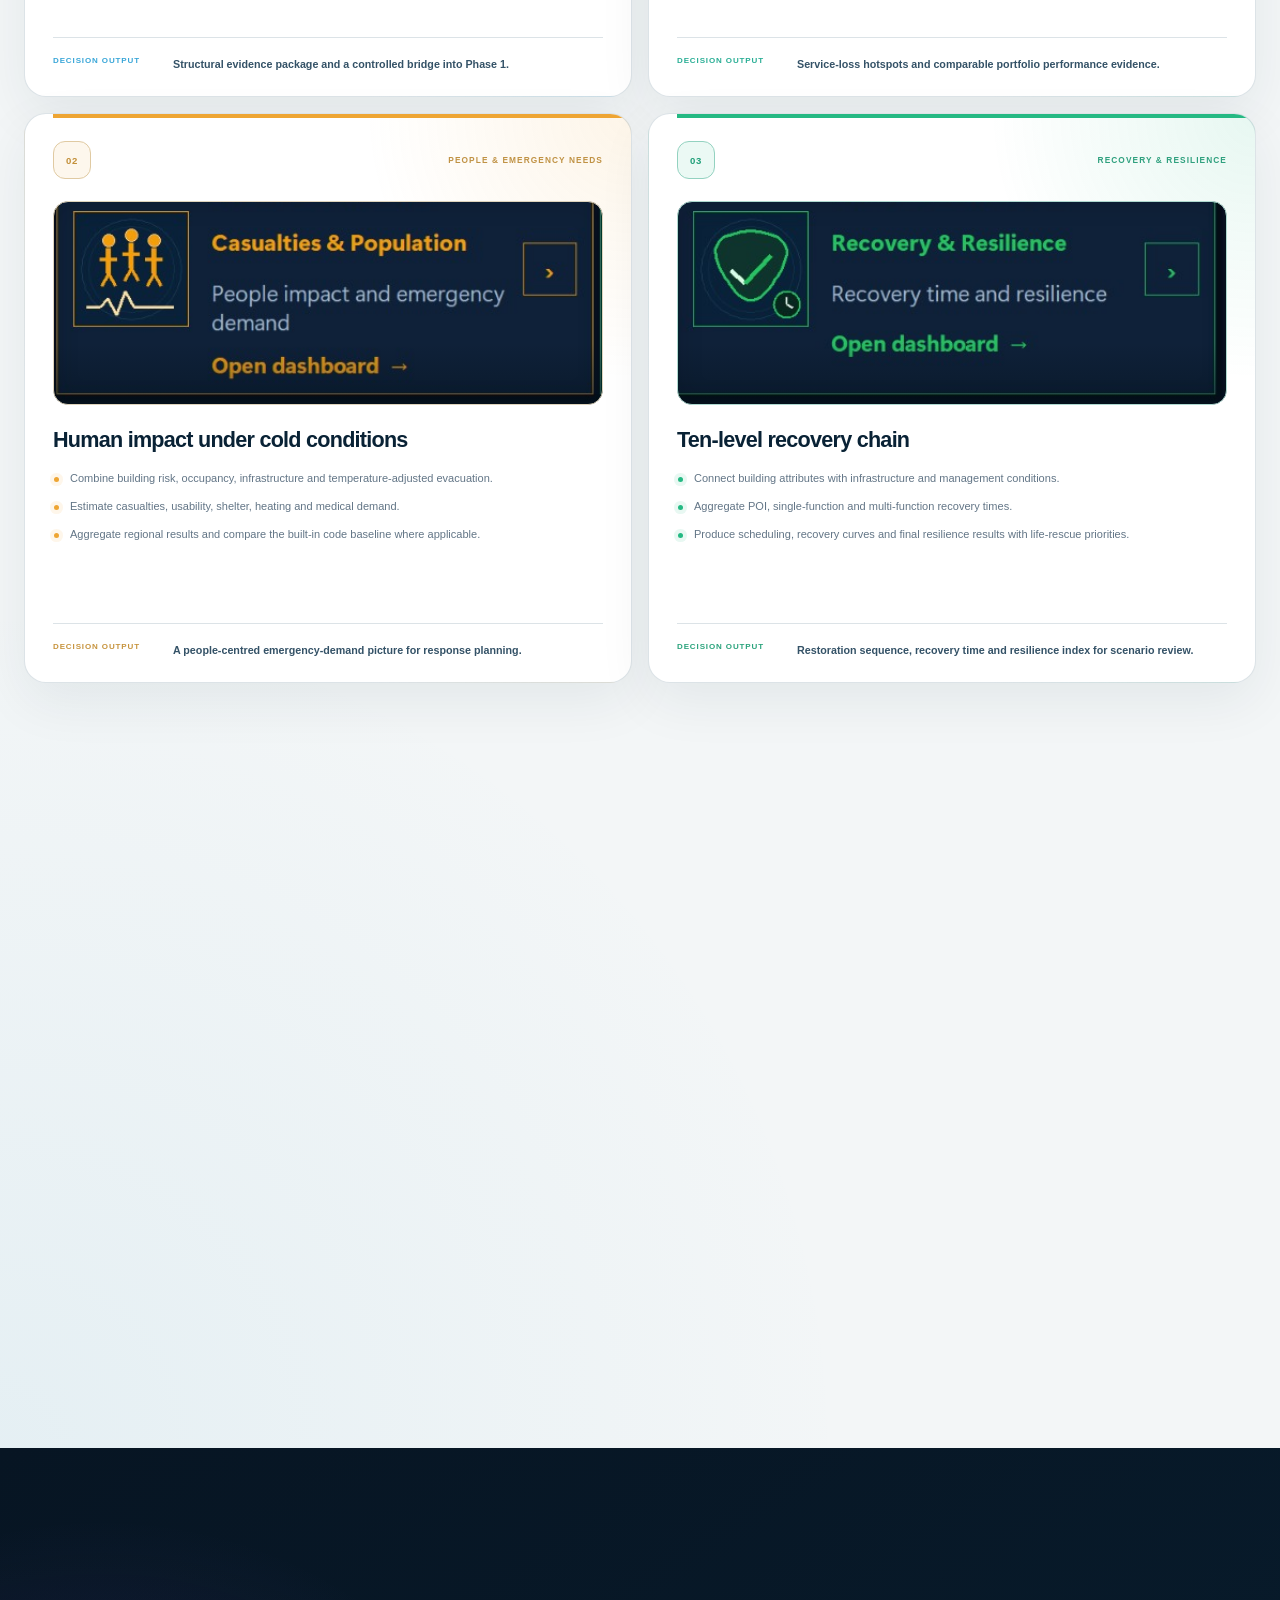
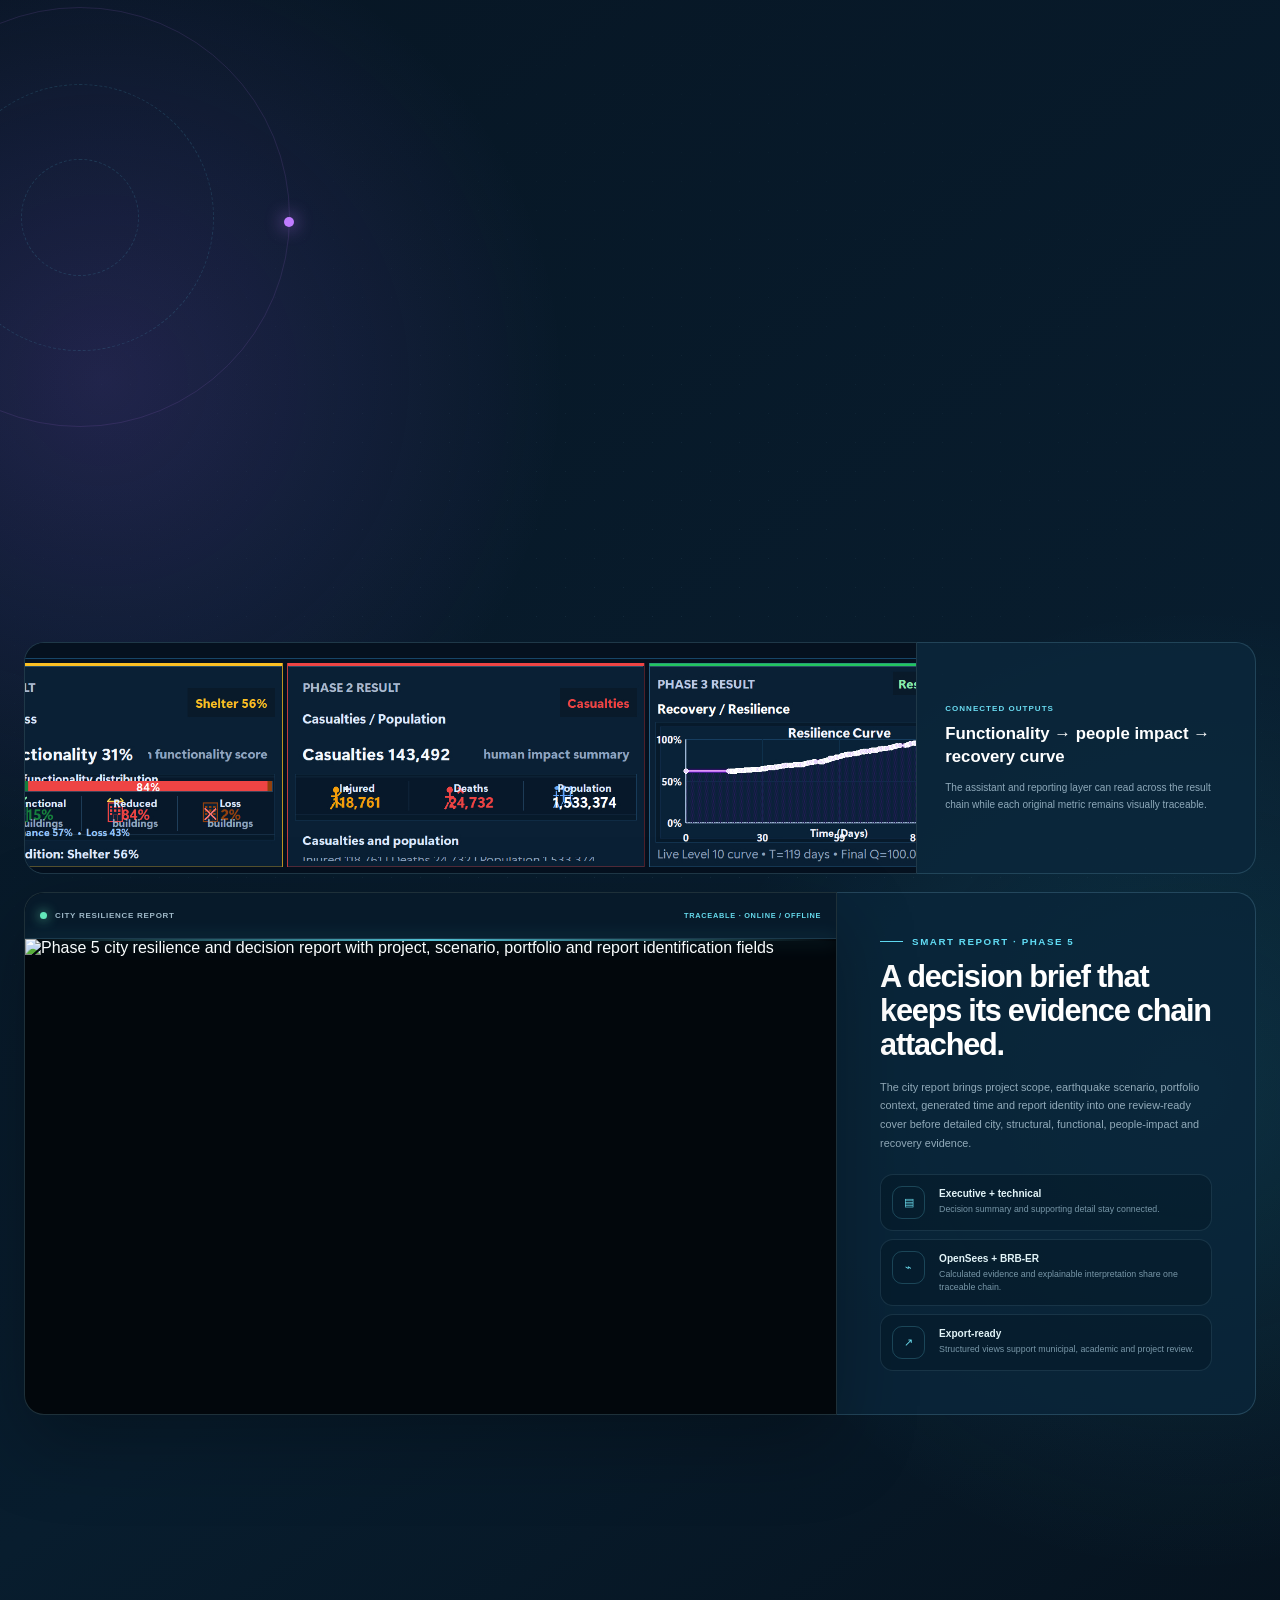
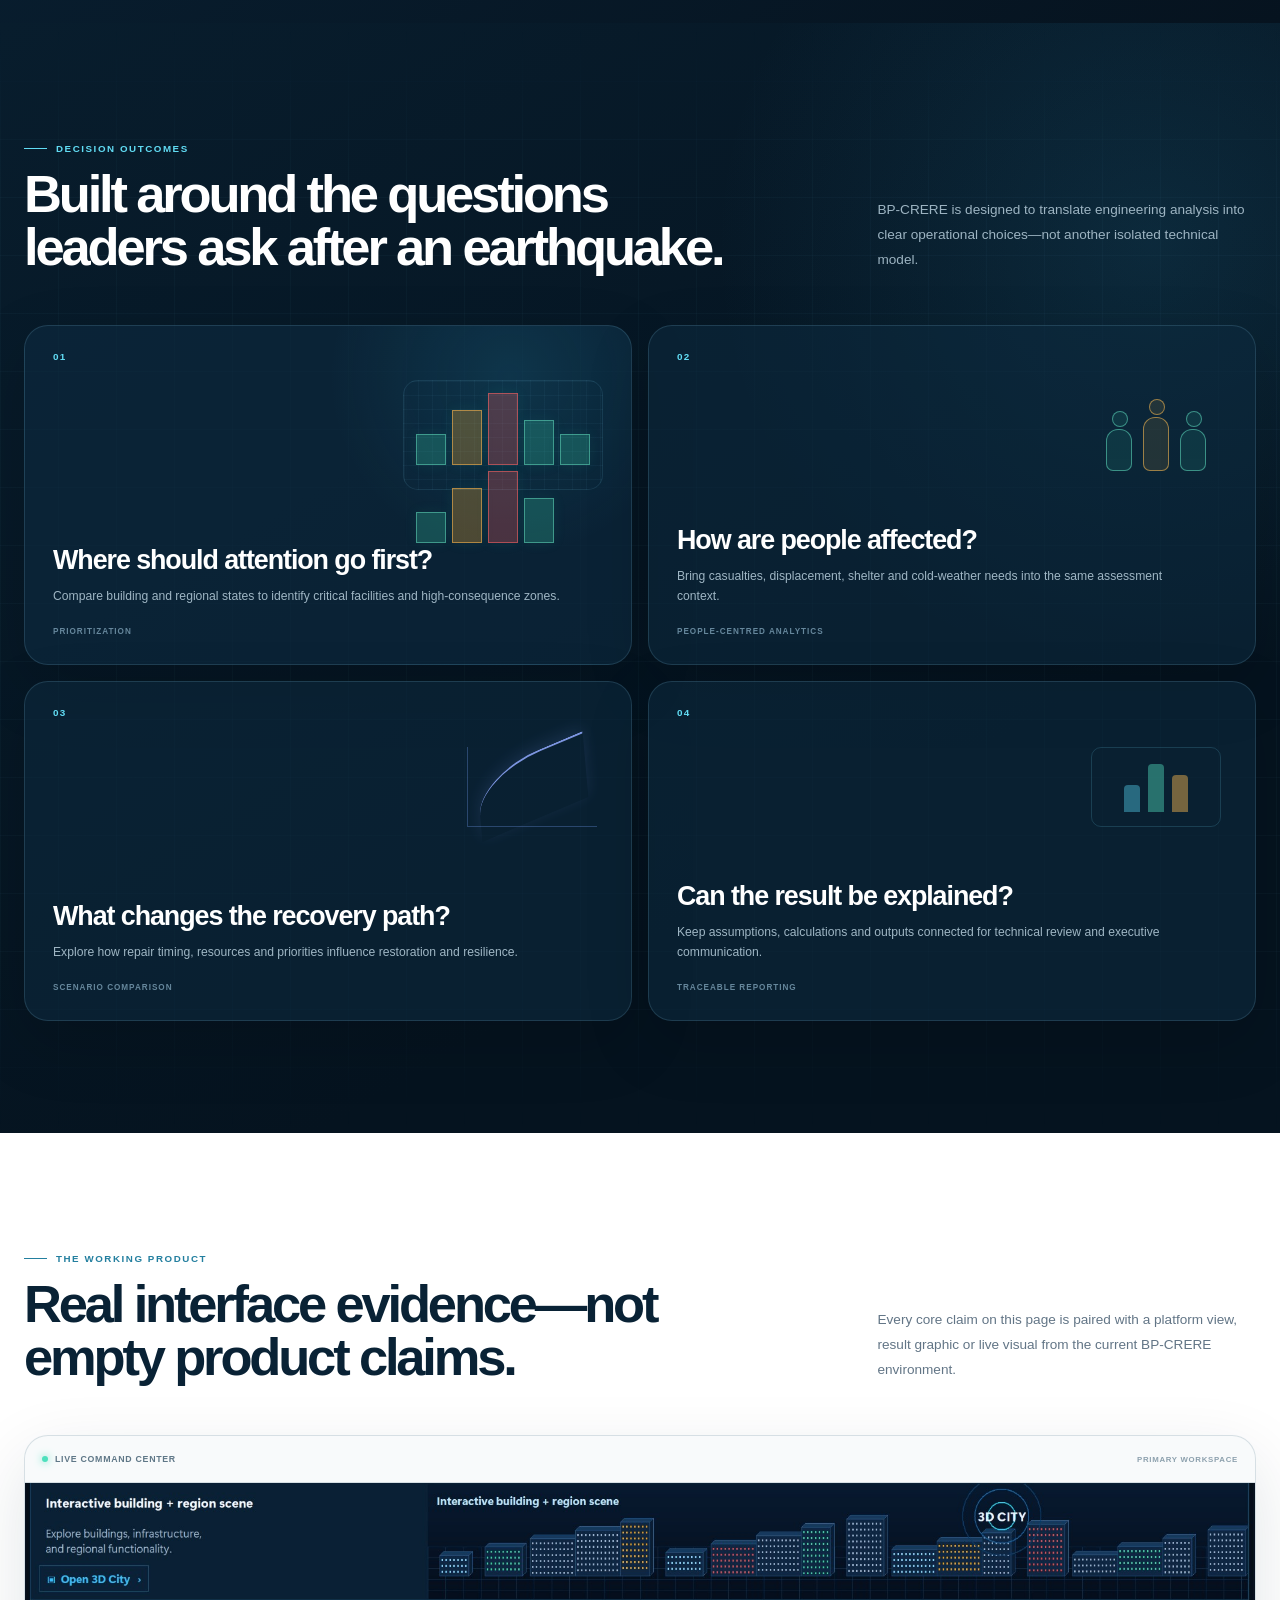
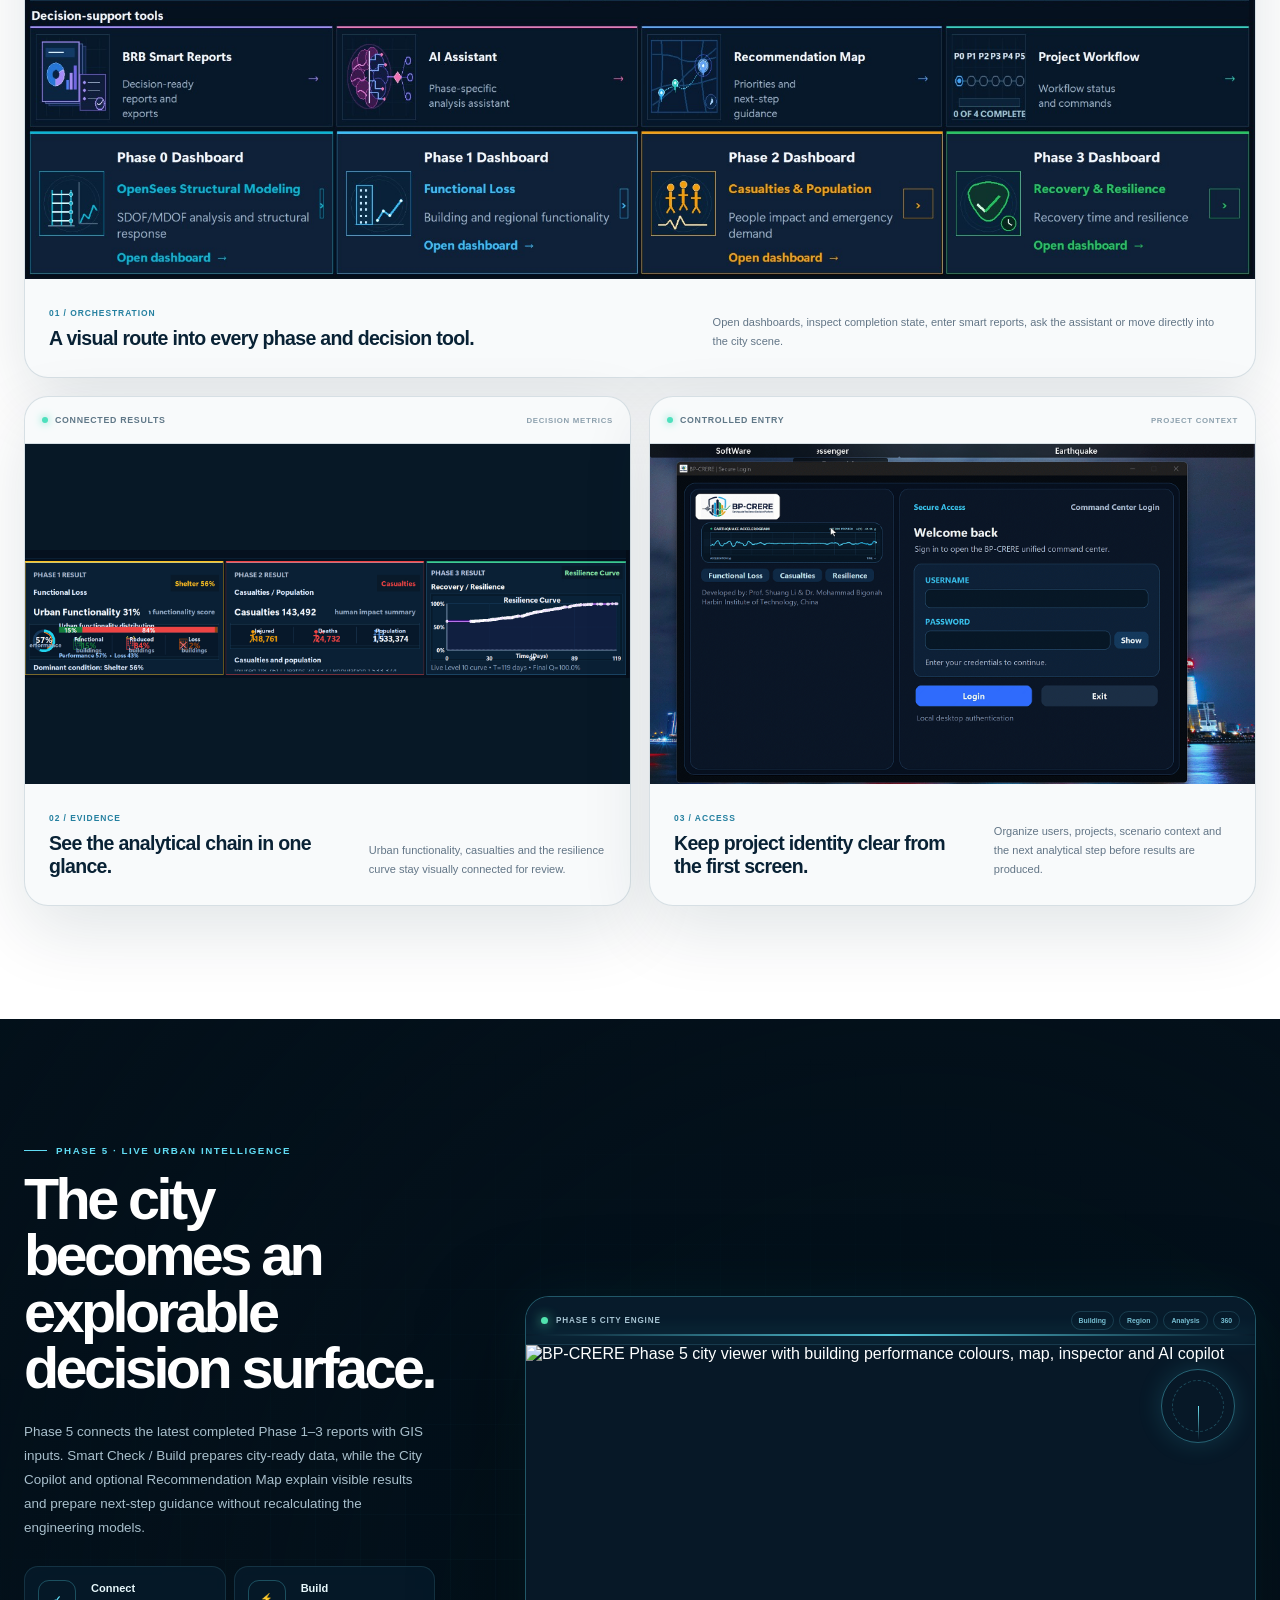
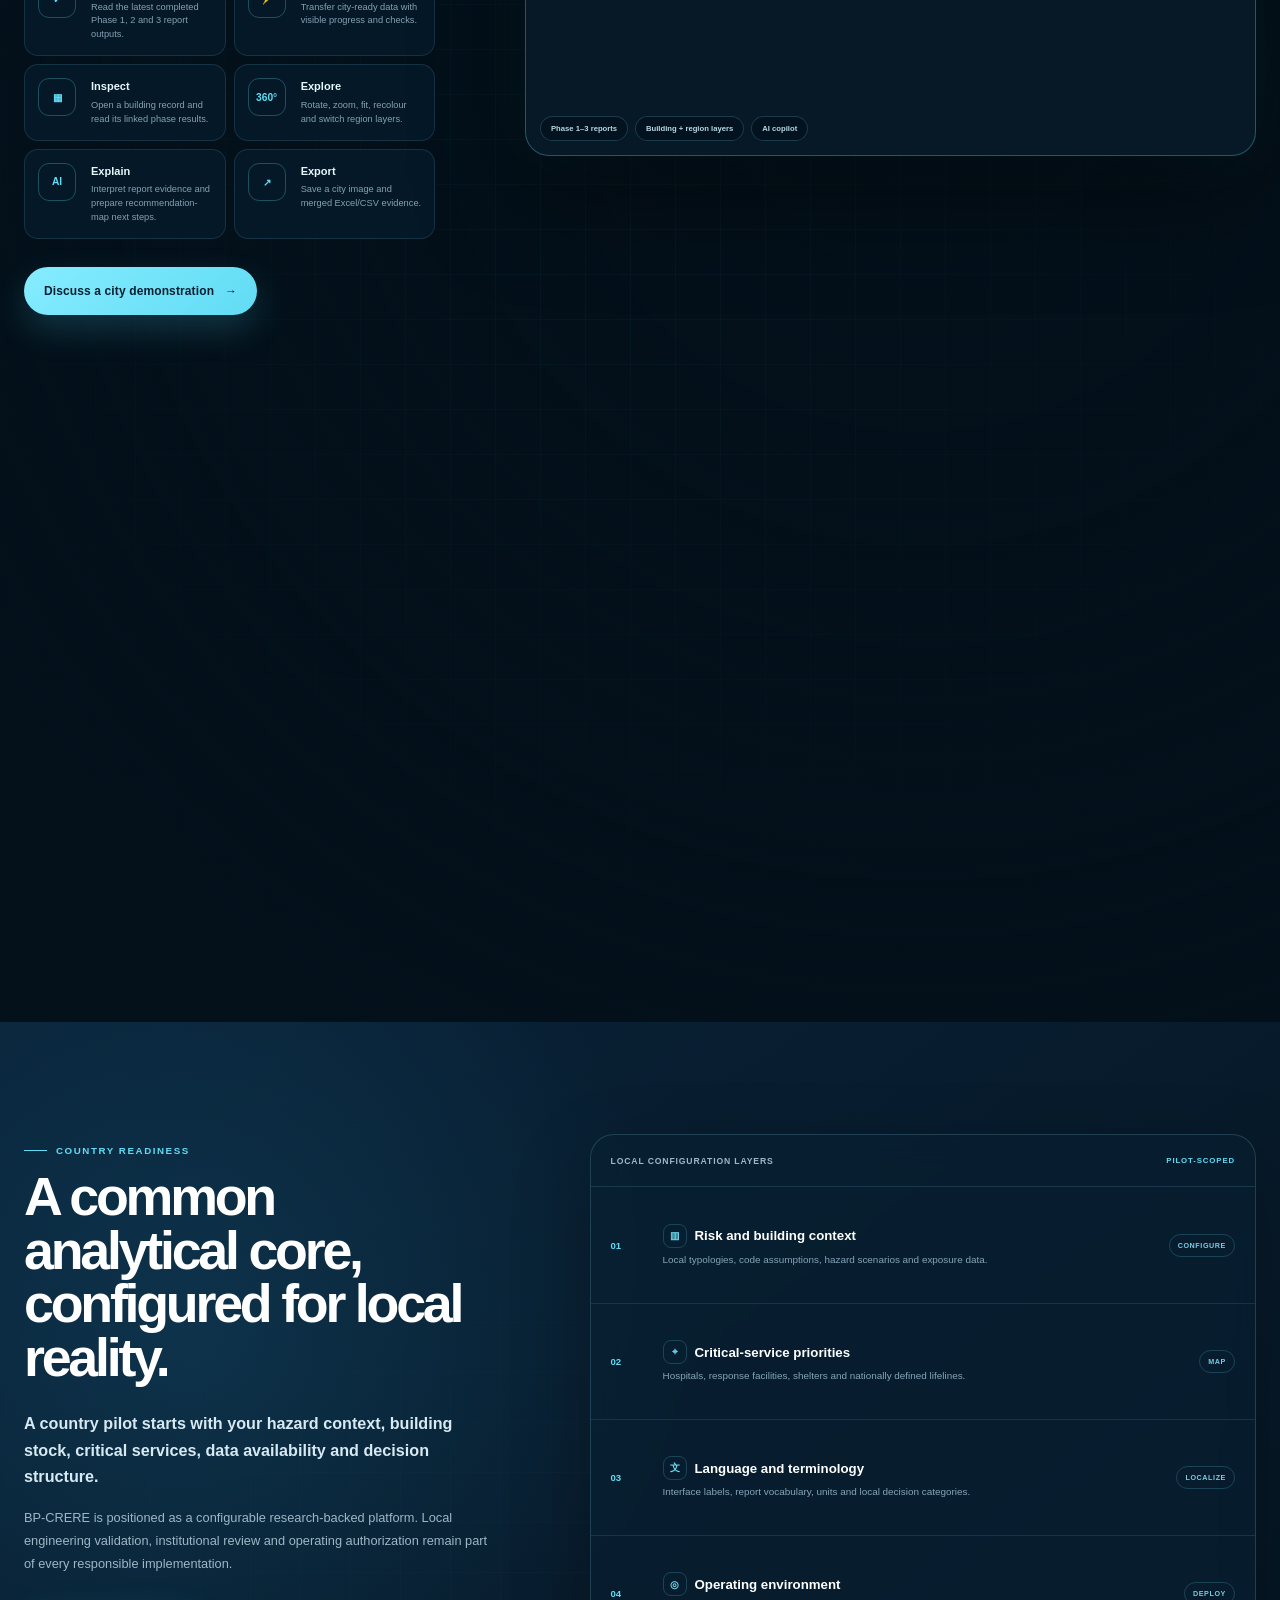
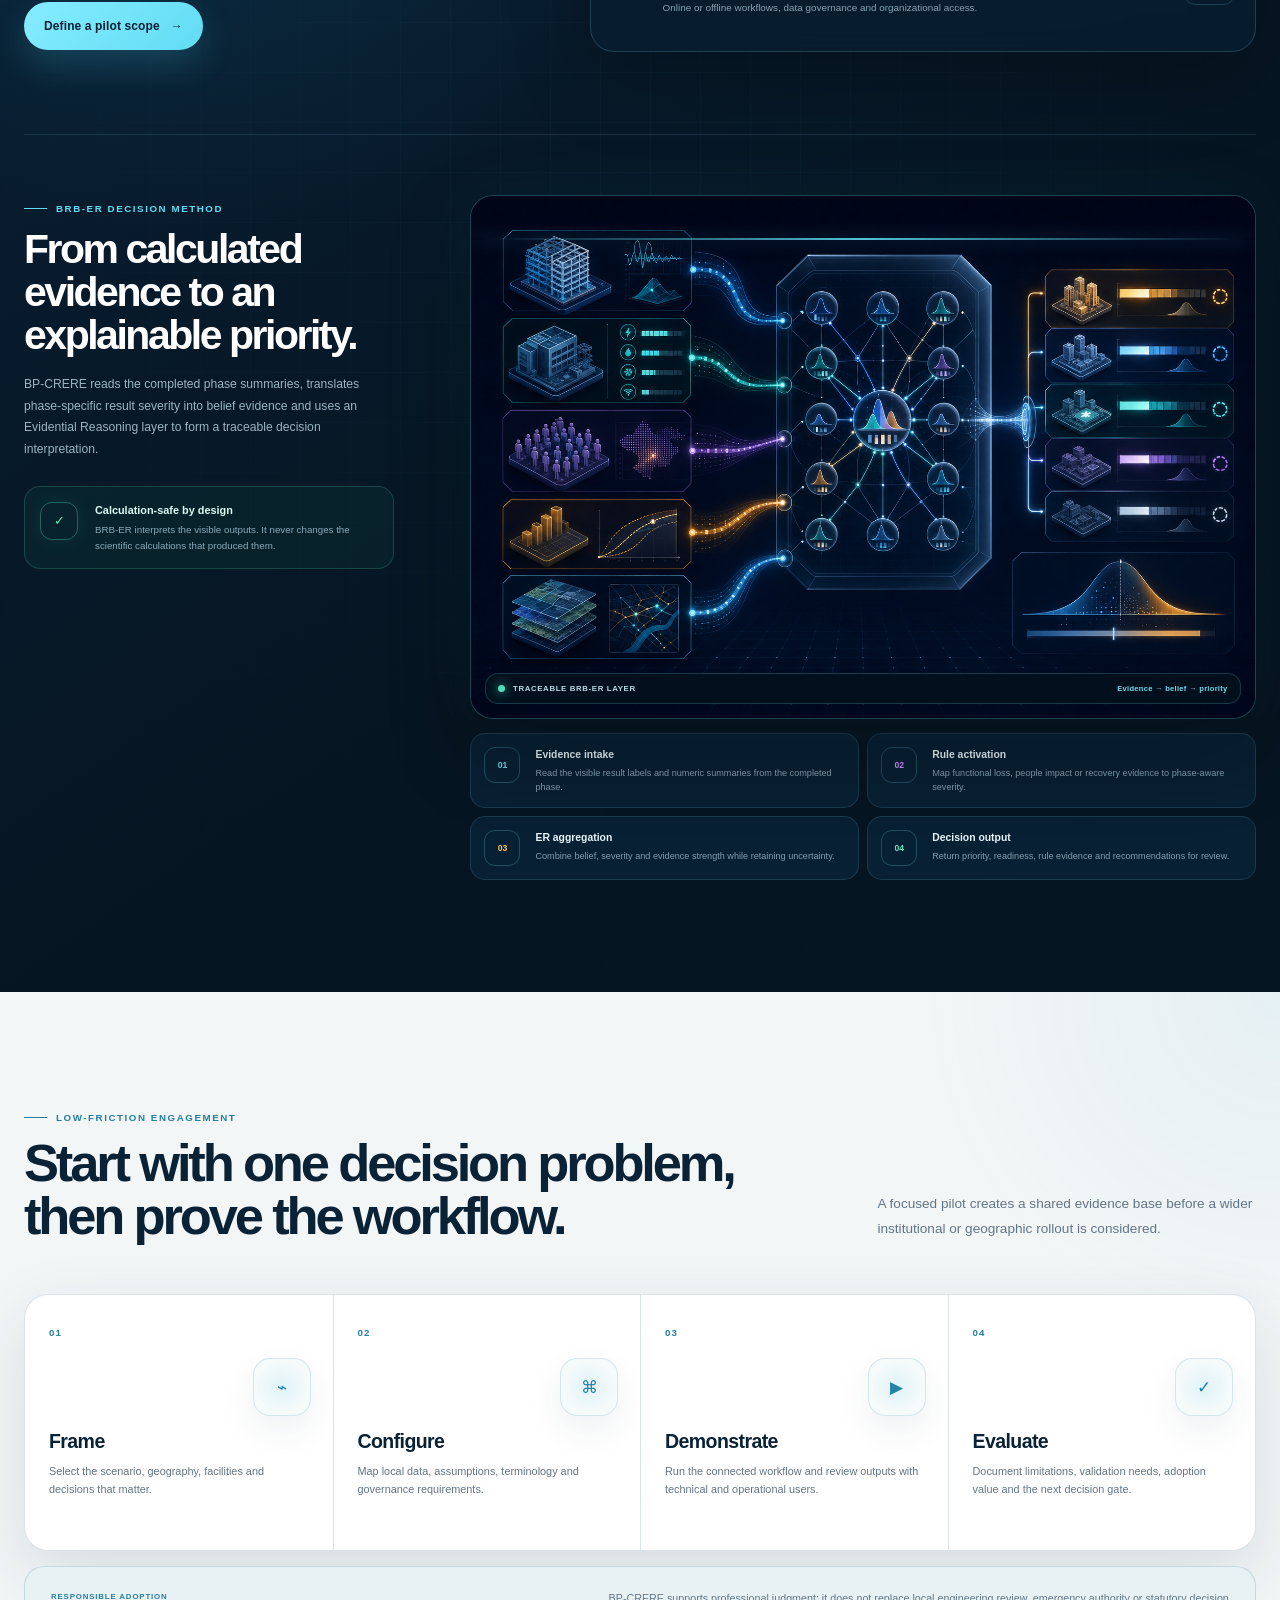
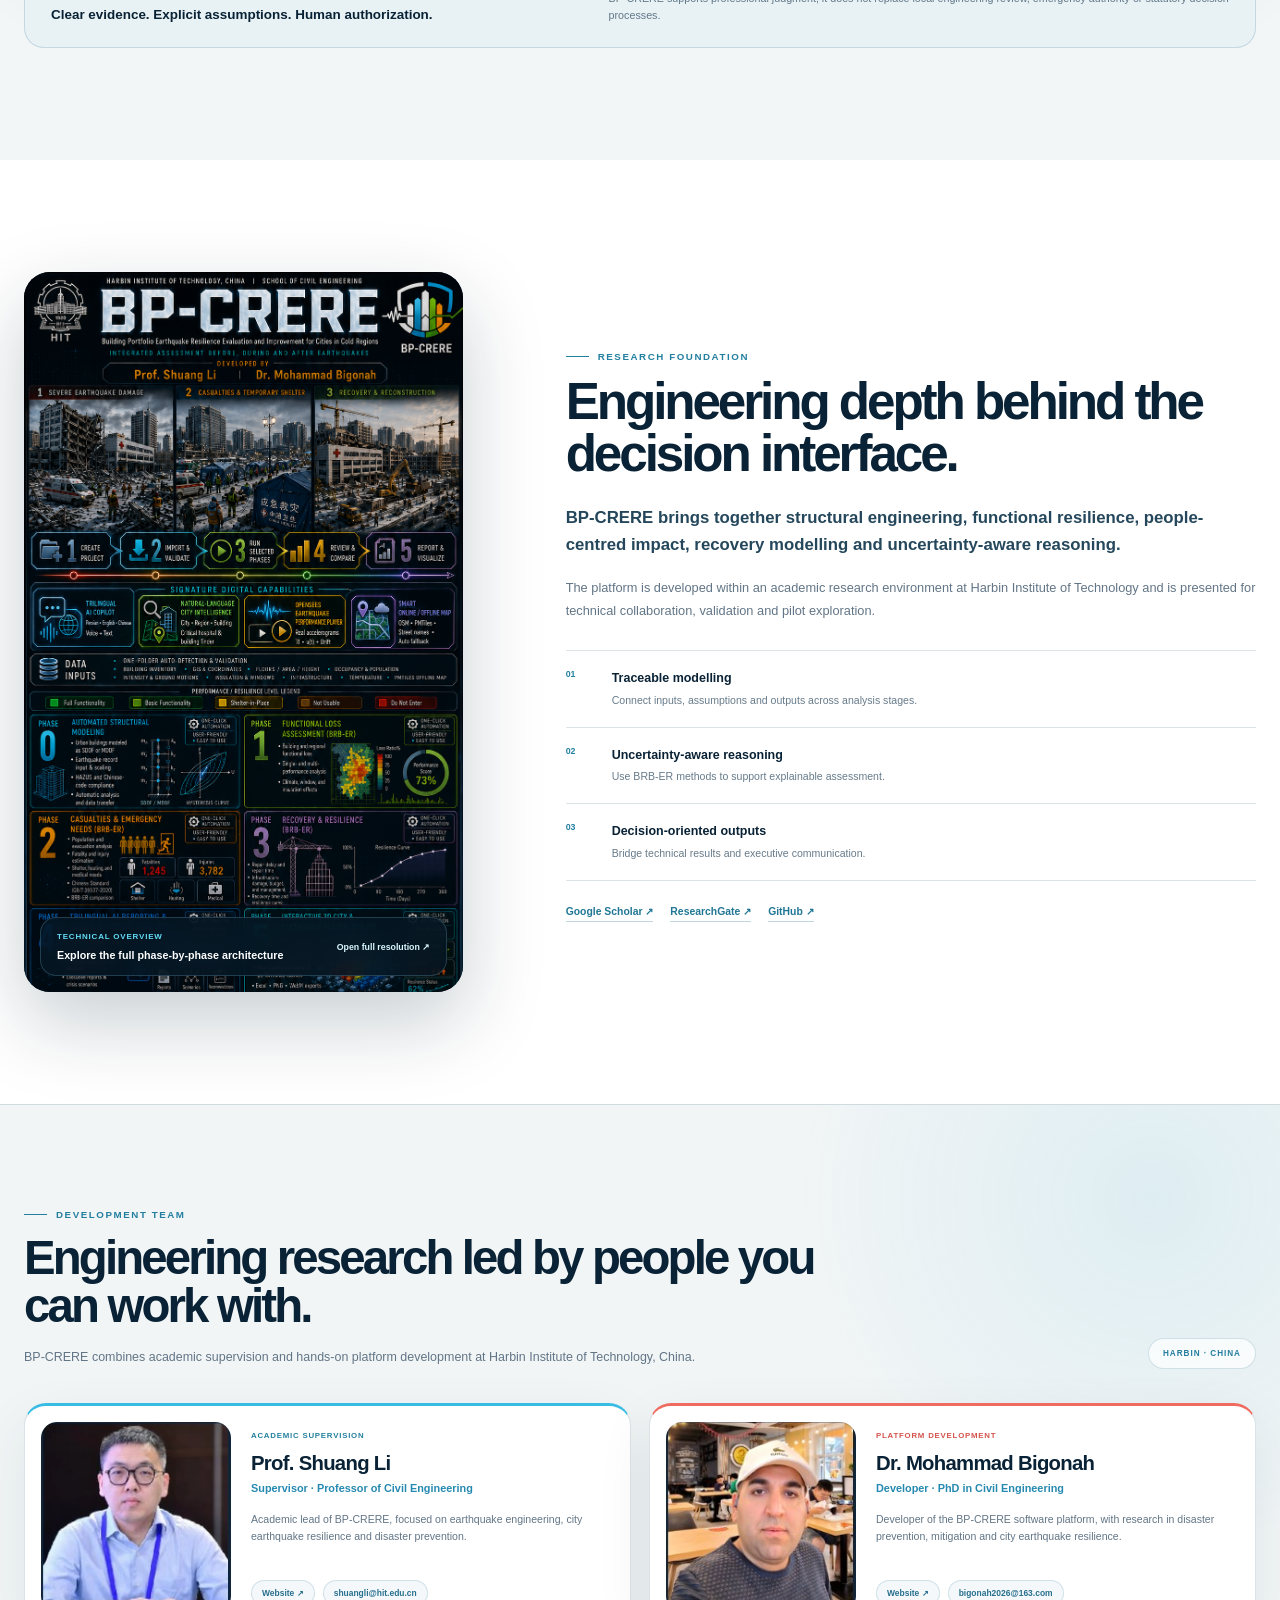
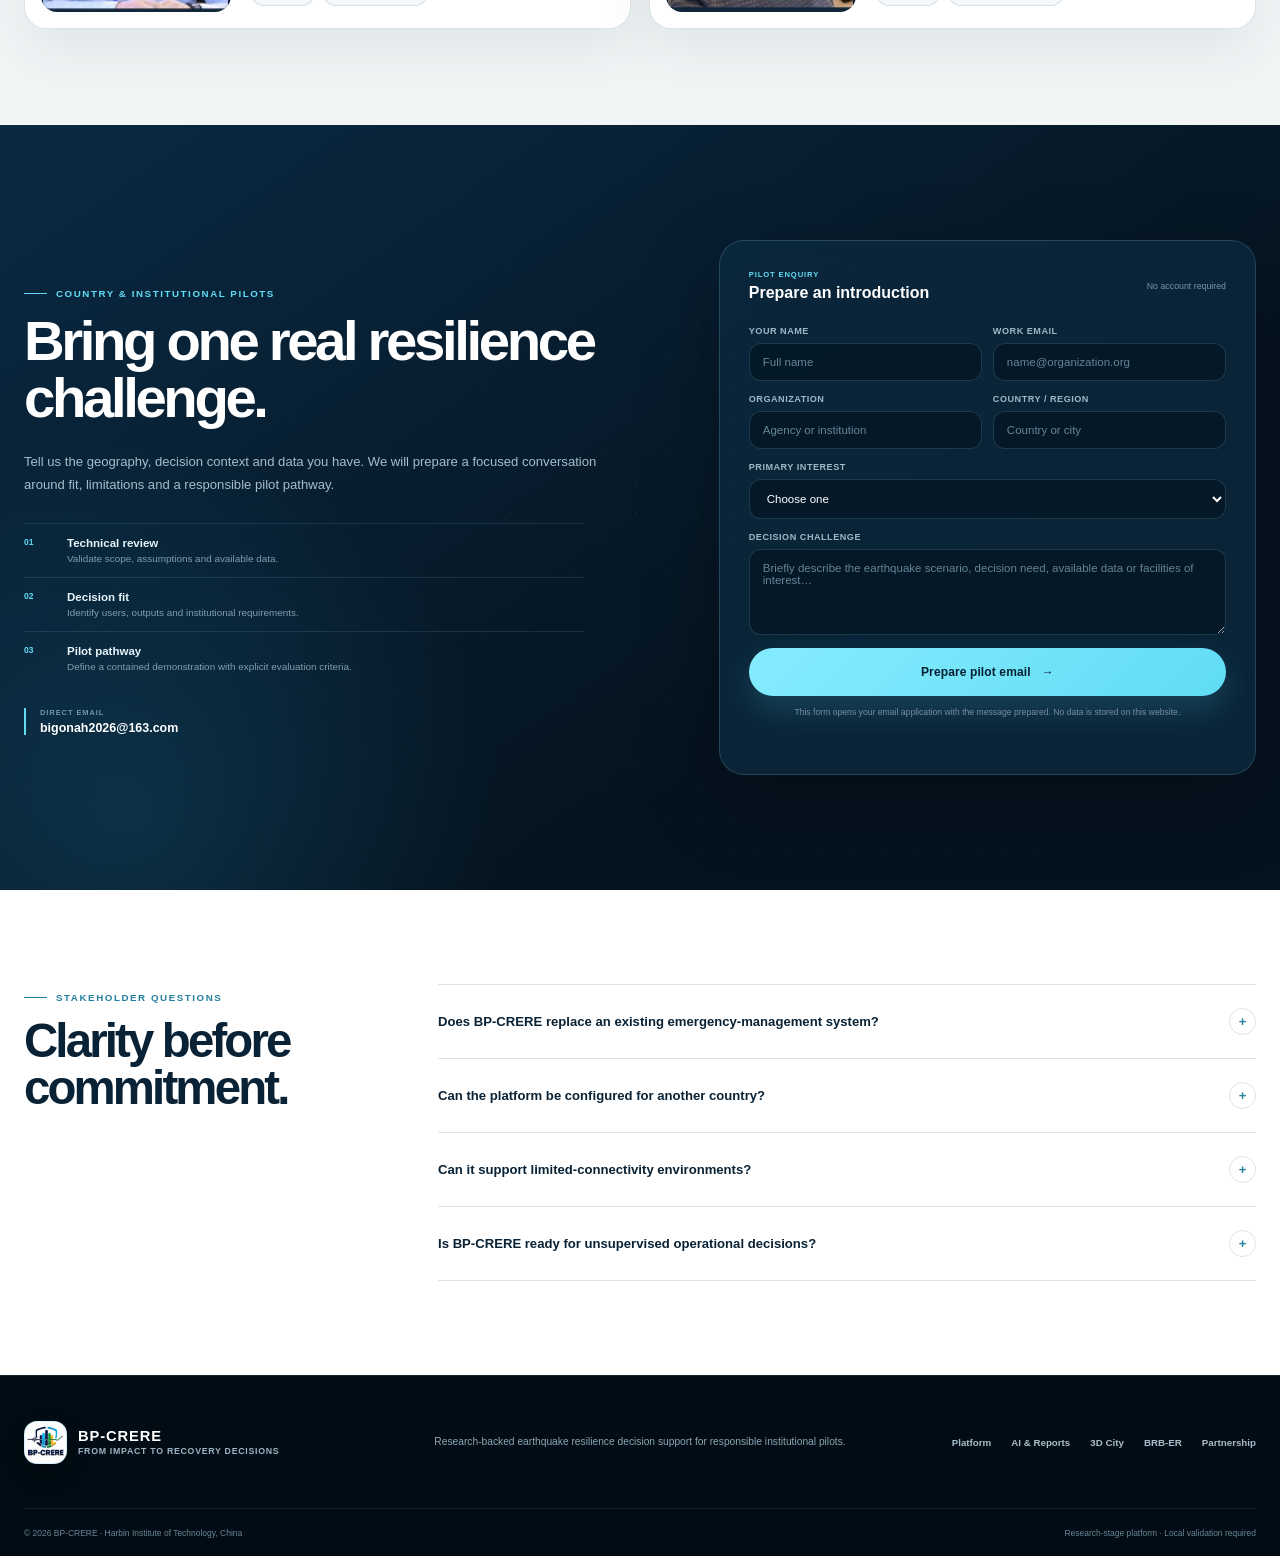
==== commit 9c825b46: "BP-CRERE" ====
--- a/index.html
+++ b/index.html
@@ -1,20 +1,24 @@
 <!doctype html>
 <html lang="en">
+
 <head>
   <meta charset="utf-8">
   <meta name="viewport" content="width=device-width,initial-scale=1">
   <meta name="theme-color" content="#071826">
-  <meta name="description" content="BP-CRERE is a research-to-resilience platform connecting structural response, people impact, recovery, AI-assisted reporting and live 3D city intelligence.">
+  <meta name="description"
+    content="BP-CRERE is a research-to-resilience platform connecting structural response, people impact, recovery, AI-assisted reporting and live 3D city intelligence.">
   <meta name="robots" content="index,follow">
   <meta property="og:type" content="website">
   <meta property="og:title" content="BP-CRERE | Research-to-Resilience Platform">
-  <meta property="og:description" content="Research-grade earthquake resilience intelligence, shaped for pilots, partnerships and city-scale decisions.">
+  <meta property="og:description"
+    content="Research-grade earthquake resilience intelligence, shaped for pilots, partnerships and city-scale decisions.">
   <meta property="og:image" content="assets/social-cover.png">
   <meta property="og:image:alt" content="BP-CRERE earthquake resilience platform overview">
   <title>BP-CRERE | Research-to-Resilience Platform</title>
   <link rel="icon" href="assets/bp-crere-brand.png">
   <link rel="stylesheet" href="styles.css?v=20260731">
 </head>
+
 <body>
   <a class="skip-link" href="#main">Skip to main content</a>
   <div class="scroll-progress" aria-hidden="true"><span id="scrollProgress"></span></div>
@@ -63,11 +67,14 @@
         <div class="hero-copy reveal">
           <div class="hero-kicker"><span>Research-to-resilience decision platform</span></div>
           <h1>Move from research evidence to <em>live city decisions.</em></h1>
-          <p class="hero-lead">BP-CRERE connects OpenSees analysis, functional loss, people impact, recovery, smart reports, AI assistance and an interactive 3D city in one traceable environment.</p>
+          <p class="hero-lead">BP-CRERE connects OpenSees analysis, functional loss, people impact, recovery, smart
+            reports, AI assistance and an interactive 3D city in one traceable environment.</p>
 
           <div class="hero-actions">
-            <a class="button button-primary" href="#platform">Explore the live platform <span aria-hidden="true">→</span></a>
-            <a class="button button-ghost" href="#pathways">Research &amp; startup pathways <span aria-hidden="true">↓</span></a>
+            <a class="button button-primary" href="#platform">Explore the live platform <span
+                aria-hidden="true">→</span></a>
+            <a class="button button-ghost" href="#pathways">Research &amp; startup pathways <span
+                aria-hidden="true">↓</span></a>
           </div>
 
           <ul class="trust-list" aria-label="Platform characteristics">
@@ -89,7 +96,8 @@
               <span>BP-CRERE / Research-to-decision workspace</span>
               <small>LIVE SYSTEM</small>
             </div>
-            <img src="assets/product-command-center.jpg" alt="BP-CRERE command center with phase dashboards, AI assistant, reporting tools and 3D city access">
+            <img src="assets/product-command-center.jpg"
+              alt="BP-CRERE command center with phase dashboards, AI assistant, reporting tools and 3D city access">
             <div class="frame-scan" aria-hidden="true"></div>
           </div>
           <div class="output-card output-card-one">
@@ -130,7 +138,8 @@
             <span class="eyebrow">Two routes into one platform</span>
             <h2>Scientific depth for researchers. A clear adoption story for partners.</h2>
           </div>
-          <p>The interface separates evidence-building from implementation planning while keeping both connected to the same phase outputs.</p>
+          <p>The interface separates evidence-building from implementation planning while keeping both connected to the
+            same phase outputs.</p>
         </div>
 
         <div class="role-grid">
@@ -176,7 +185,8 @@
             <span class="eyebrow">Six connected research phases</span>
             <h2>Follow the evidence from ground motion to a living city model.</h2>
           </div>
-          <p>Every phase has its own analytical task, visual identity and decision output—while remaining connected to the phases before and after it.</p>
+          <p>Every phase has its own analytical task, visual identity and decision output—while remaining connected to
+            the phases before and after it.</p>
         </div>
 
         <div class="workflow-rail reveal">
@@ -235,7 +245,8 @@
             <span class="eyebrow">Code-reviewed capability map</span>
             <h3>What each phase does—and what decision it supports.</h3>
           </div>
-          <p>Reviewed against the current BP-CRERE Python codebase. Each phase below shows the implemented analysis chain and the operational value of its outputs.</p>
+          <p>Reviewed against the current BP-CRERE Python codebase. Each phase below shows the implemented analysis
+            chain and the operational value of its outputs.</p>
         </div>
 
         <div class="phase-capability-grid">
@@ -244,14 +255,17 @@
               <span>00</span>
               <small>STRUCTURAL ENGINE</small>
             </div>
-            <div class="phase-visual phase-visual-0" role="img" aria-label="OpenSees structural modelling dashboard"></div>
+            <div class="phase-visual phase-visual-0" role="img" aria-label="OpenSees structural modelling dashboard">
+            </div>
             <h3>OpenSees structural response</h3>
             <ul>
               <li>Import building inventory and earthquake records.</li>
               <li>Assign record scale factors, generate Tcl models and run OpenSees.</li>
               <li>Collect periods, displacement, drift and damage classifications.</li>
             </ul>
-            <div class="phase-value"><small>DECISION OUTPUT</small><p>Structural evidence package and a controlled bridge into Phase 1.</p></div>
+            <div class="phase-value"><small>DECISION OUTPUT</small>
+              <p>Structural evidence package and a controlled bridge into Phase 1.</p>
+            </div>
           </article>
 
           <article class="phase-capability phase-capability-1 reveal">
@@ -259,14 +273,17 @@
               <span>01</span>
               <small>FUNCTIONAL LOSS</small>
             </div>
-            <div class="phase-visual phase-visual-1" role="img" aria-label="Functional loss dashboard and urban functionality results"></div>
+            <div class="phase-visual phase-visual-1" role="img"
+              aria-label="Functional loss dashboard and urban functionality results"></div>
             <h3>Building-to-portfolio functionality</h3>
             <ul>
               <li>Assess building-level and regional functionality.</li>
               <li>Classify points of interest and aggregate by occupancy.</li>
               <li>Resolve single-function, multi-function and unified portfolio results.</li>
             </ul>
-            <div class="phase-value"><small>DECISION OUTPUT</small><p>Service-loss hotspots and comparable portfolio performance evidence.</p></div>
+            <div class="phase-value"><small>DECISION OUTPUT</small>
+              <p>Service-loss hotspots and comparable portfolio performance evidence.</p>
+            </div>
           </article>
 
           <article class="phase-capability phase-capability-2 reveal">
@@ -274,14 +291,17 @@
               <span>02</span>
               <small>PEOPLE &amp; EMERGENCY NEEDS</small>
             </div>
-            <div class="phase-visual phase-visual-2" role="img" aria-label="Casualties, population and emergency demand dashboard"></div>
+            <div class="phase-visual phase-visual-2" role="img"
+              aria-label="Casualties, population and emergency demand dashboard"></div>
             <h3>Human impact under cold conditions</h3>
             <ul>
               <li>Combine building risk, occupancy, infrastructure and temperature-adjusted evacuation.</li>
               <li>Estimate casualties, usability, shelter, heating and medical demand.</li>
               <li>Aggregate regional results and compare the built-in code baseline where applicable.</li>
             </ul>
-            <div class="phase-value"><small>DECISION OUTPUT</small><p>A people-centred emergency-demand picture for response planning.</p></div>
+            <div class="phase-value"><small>DECISION OUTPUT</small>
+              <p>A people-centred emergency-demand picture for response planning.</p>
+            </div>
           </article>
 
           <article class="phase-capability phase-capability-3 reveal">
@@ -289,14 +309,17 @@
               <span>03</span>
               <small>RECOVERY &amp; RESILIENCE</small>
             </div>
-            <div class="phase-visual phase-visual-3" role="img" aria-label="Recovery and resilience dashboard with live resilience curve"></div>
+            <div class="phase-visual phase-visual-3" role="img"
+              aria-label="Recovery and resilience dashboard with live resilience curve"></div>
             <h3>Ten-level recovery chain</h3>
             <ul>
               <li>Connect building attributes with infrastructure and management conditions.</li>
               <li>Aggregate POI, single-function and multi-function recovery times.</li>
               <li>Produce scheduling, recovery curves and final resilience results with life-rescue priorities.</li>
             </ul>
-            <div class="phase-value"><small>DECISION OUTPUT</small><p>Restoration sequence, recovery time and resilience index for scenario review.</p></div>
+            <div class="phase-value"><small>DECISION OUTPUT</small>
+              <p>Restoration sequence, recovery time and resilience index for scenario review.</p>
+            </div>
           </article>
 
           <article class="phase-capability phase-capability-4 reveal">
@@ -305,7 +328,7 @@
               <small>BRB-ER SMART REPORTS</small>
             </div>
             <div class="phase-visual phase-visual-image phase-visual-report">
-              <img src="assets/city-report.png" alt="BP-CRERE Phase 5 city resilience and decision report preview">
+              <img src="assets/city-report.gif" alt="BP-CRERE Phase 5 city resilience and decision report preview">
               <i class="visual-scan" aria-hidden="true"></i>
             </div>
             <h3>Traceable decision reporting</h3>
@@ -314,7 +337,9 @@
               <li>Generate structural, functional-loss, people-impact and recovery report views.</li>
               <li>Package BRB-ER interpretation, recommendations and evidence for Word, PDF and Excel export.</li>
             </ul>
-            <div class="phase-value"><small>DECISION OUTPUT</small><p>A traceable briefing package for technical and executive review.</p></div>
+            <div class="phase-value"><small>DECISION OUTPUT</small>
+              <p>A traceable briefing package for technical and executive review.</p>
+            </div>
           </article>
 
           <article class="phase-capability phase-capability-5 reveal">
@@ -323,7 +348,7 @@
               <small>3D CITY DECISION VIEWER</small>
             </div>
             <div class="phase-visual phase-visual-image phase-visual-city">
-              <img src="assets/phase-city-v2.png" alt="BP-CRERE 3D city viewer showing building and regional results">
+              <img src="assets/phasecity.gif" alt="BP-CRERE 3D city viewer showing building and regional results">
               <i class="visual-scan" aria-hidden="true"></i>
             </div>
             <h3>Report-linked urban intelligence</h3>
@@ -332,13 +357,16 @@
               <li>Switch building and regional views across functionality, people needs, recovery and priorities.</li>
               <li>Inspect, filter, rotate, fit and export the city view plus merged Excel/CSV data.</li>
             </ul>
-            <div class="phase-value"><small>DECISION OUTPUT</small><p>A spatial brief for prioritization, coordination and stakeholder communication.</p></div>
+            <div class="phase-value"><small>DECISION OUTPUT</small>
+              <p>A spatial brief for prioritization, coordination and stakeholder communication.</p>
+            </div>
           </article>
         </div>
 
         <div class="capability-note reveal">
           <span>VALIDATION NOTE</span>
-          <p>Available outputs depend on complete source data and successful upstream phases. Operational use still requires local engineering validation and authorization.</p>
+          <p>Available outputs depend on complete source data and successful upstream phases. Operational use still
+            requires local engineering validation and authorization.</p>
         </div>
       </div>
     </section>
@@ -349,12 +377,22 @@
         <div class="intelligence-copy reveal">
           <span class="eyebrow light">AI assistance + smart reporting</span>
           <h2>Ask the report. Keep the evidence visible.</h2>
-          <p class="lead">The assistant works from generated phase-report context, helping users interpret risk, identify priority regions, propose actions and expose missing data.</p>
+          <p class="lead">The assistant works from generated phase-report context, helping users interpret risk,
+            identify priority regions, propose actions and expose missing data.</p>
 
           <div class="intelligence-points">
-            <article><span aria-hidden="true">◎</span><p><strong>Report-grounded context</strong>Analysis begins from generated project results rather than a generic conversation.</p></article>
-            <article><span aria-hidden="true">▣</span><p><strong>Local-first attachments</strong>Images, PDF, Word and Excel files remain local until the user chooses to send selected context.</p></article>
-            <article><span aria-hidden="true">↗</span><p><strong>Decision-oriented response</strong>Interpretation, risk level, priority regions, recommended actions and missing data stay in one prompt.</p></article>
+            <article><span aria-hidden="true">◎</span>
+              <p><strong>Report-grounded context</strong>Analysis begins from generated project results rather than a
+                generic conversation.</p>
+            </article>
+            <article><span aria-hidden="true">▣</span>
+              <p><strong>Local-first attachments</strong>Images, PDF, Word and Excel files remain local until the user
+                chooses to send selected context.</p>
+            </article>
+            <article><span aria-hidden="true">↗</span>
+              <p><strong>Decision-oriented response</strong>Interpretation, risk level, priority regions, recommended
+                actions and missing data stay in one prompt.</p>
+            </article>
           </div>
 
           <div class="intelligence-tags" aria-label="AI assistant modes">
@@ -364,17 +402,23 @@
 
         <div class="intelligence-media reveal" data-tilt>
           <div class="media-status"><span><i></i> REPORT GENERATED</span><small>FUNCTIONAL LOSS</small></div>
-          <img src="assets/ai-decision-assistant.jpg" alt="BP-CRERE AI Decision Assistant interface for functional-loss report analysis">
-          <div class="media-prompt"><small>ANALYSIS PROMPT</small><p>Interpret risk · rank priority regions · recommend actions · identify missing data</p></div>
+          <img src="assets/ai-decision-assistant.jpg"
+            alt="BP-CRERE AI Decision Assistant interface for functional-loss report analysis">
+          <div class="media-prompt"><small>ANALYSIS PROMPT</small>
+            <p>Interpret risk · rank priority regions · recommend actions · identify missing data</p>
+          </div>
         </div>
       </div>
 
       <div class="shell result-ribbon reveal">
-        <div class="result-ribbon-image"><img src="assets/phase-results.jpg" alt="Connected Phase 1, Phase 2 and Phase 3 results including functionality, casualties and resilience curve"></div>
+        <div class="result-ribbon-image"><img src="assets/phase-results.jpg"
+            alt="Connected Phase 1, Phase 2 and Phase 3 results including functionality, casualties and resilience curve">
+        </div>
         <div class="result-ribbon-copy">
           <span>CONNECTED OUTPUTS</span>
           <strong>Functionality → people impact → recovery curve</strong>
-          <p>The assistant and reporting layer can read across the result chain while each original metric remains visually traceable.</p>
+          <p>The assistant and reporting layer can read across the result chain while each original metric remains
+            visually traceable.</p>
         </div>
       </div>
 
@@ -384,17 +428,27 @@
             <span><i></i> CITY RESILIENCE REPORT</span>
             <small>TRACEABLE · ONLINE / OFFLINE</small>
           </div>
-          <img src="assets/city-report.png" alt="Phase 5 city resilience and decision report with project, scenario, portfolio and report identification fields">
+          <img src="assets/city-report.gif"
+            alt="Phase 5 city resilience and decision report with project, scenario, portfolio and report identification fields">
           <i class="report-scan" aria-hidden="true"></i>
         </div>
         <div class="report-showcase-copy">
           <span class="eyebrow light">Smart report · Phase 5</span>
           <h3>A decision brief that keeps its evidence chain attached.</h3>
-          <p>The city report brings project scope, earthquake scenario, portfolio context, generated time and report identity into one review-ready cover before detailed city, structural, functional, people-impact and recovery evidence.</p>
+          <p>The city report brings project scope, earthquake scenario, portfolio context, generated time and report
+            identity into one review-ready cover before detailed city, structural, functional, people-impact and
+            recovery evidence.</p>
           <div class="report-facts">
-            <article><span aria-hidden="true">▤</span><p><strong>Executive + technical</strong>Decision summary and supporting detail stay connected.</p></article>
-            <article><span aria-hidden="true">⌁</span><p><strong>OpenSees + BRB-ER</strong>Calculated evidence and explainable interpretation share one traceable chain.</p></article>
-            <article><span aria-hidden="true">↗</span><p><strong>Export-ready</strong>Structured views support municipal, academic and project review.</p></article>
+            <article><span aria-hidden="true">▤</span>
+              <p><strong>Executive + technical</strong>Decision summary and supporting detail stay connected.</p>
+            </article>
+            <article><span aria-hidden="true">⌁</span>
+              <p><strong>OpenSees + BRB-ER</strong>Calculated evidence and explainable interpretation share one
+                traceable chain.</p>
+            </article>
+            <article><span aria-hidden="true">↗</span>
+              <p><strong>Export-ready</strong>Structured views support municipal, academic and project review.</p>
+            </article>
           </div>
         </div>
       </div>
@@ -407,7 +461,8 @@
             <span class="eyebrow light">Decision outcomes</span>
             <h2>Built around the questions leaders ask after an earthquake.</h2>
           </div>
-          <p>BP-CRERE is designed to translate engineering analysis into clear operational choices—not another isolated technical model.</p>
+          <p>BP-CRERE is designed to translate engineering analysis into clear operational choices—not another isolated
+            technical model.</p>
         </div>
 
         <div class="outcome-grid">
@@ -438,7 +493,8 @@
             <span class="outcome-index">04</span>
             <div class="report-icon" aria-hidden="true"><i></i><i></i><i></i></div>
             <h3>Can the result be explained?</h3>
-            <p>Keep assumptions, calculations and outputs connected for technical review and executive communication.</p>
+            <p>Keep assumptions, calculations and outputs connected for technical review and executive communication.
+            </p>
             <small>TRACEABLE REPORTING</small>
           </article>
         </div>
@@ -452,32 +508,44 @@
             <span class="eyebrow">The working product</span>
             <h2>Real interface evidence—not empty product claims.</h2>
           </div>
-          <p>Every core claim on this page is paired with a platform view, result graphic or live visual from the current BP-CRERE environment.</p>
+          <p>Every core claim on this page is paired with a platform view, result graphic or live visual from the
+            current BP-CRERE environment.</p>
         </div>
 
         <div class="screen-grid">
           <article class="screen-card screen-card-wide reveal" data-tilt>
             <div class="screen-meta"><span><i></i> LIVE COMMAND CENTER</span><small>PRIMARY WORKSPACE</small></div>
-            <div class="screen-image screen-image-command"><img src="assets/product-command-center.jpg" alt="BP-CRERE home command center with decision-support tools and four phase dashboards"></div>
+            <div class="screen-image screen-image-command"><img src="assets/product-command-center.jpg"
+                alt="BP-CRERE home command center with decision-support tools and four phase dashboards"></div>
             <div class="screen-copy">
-              <div><small>01 / ORCHESTRATION</small><h3>A visual route into every phase and decision tool.</h3></div>
-              <p>Open dashboards, inspect completion state, enter smart reports, ask the assistant or move directly into the city scene.</p>
+              <div><small>01 / ORCHESTRATION</small>
+                <h3>A visual route into every phase and decision tool.</h3>
+              </div>
+              <p>Open dashboards, inspect completion state, enter smart reports, ask the assistant or move directly into
+                the city scene.</p>
             </div>
           </article>
           <article class="screen-card reveal" data-tilt>
             <div class="screen-meta"><span><i></i> CONNECTED RESULTS</span><small>DECISION METRICS</small></div>
-            <div class="screen-image screen-image-results"><img src="assets/phase-results.jpg" alt="Functional loss, casualty and resilience outputs shown together"></div>
+            <div class="screen-image screen-image-results"><img src="assets/phase-results.jpg"
+                alt="Functional loss, casualty and resilience outputs shown together"></div>
             <div class="screen-copy">
-              <div><small>02 / EVIDENCE</small><h3>See the analytical chain in one glance.</h3></div>
+              <div><small>02 / EVIDENCE</small>
+                <h3>See the analytical chain in one glance.</h3>
+              </div>
               <p>Urban functionality, casualties and the resilience curve stay visually connected for review.</p>
             </div>
           </article>
           <article class="screen-card reveal" data-tilt>
             <div class="screen-meta"><span><i></i> CONTROLLED ENTRY</span><small>PROJECT CONTEXT</small></div>
-            <div class="screen-image"><img src="assets/platform-entry.png" alt="BP-CRERE controlled project entry screen"></div>
+            <div class="screen-image"><img src="assets/platform-entry.png"
+                alt="BP-CRERE controlled project entry screen"></div>
             <div class="screen-copy">
-              <div><small>03 / ACCESS</small><h3>Keep project identity clear from the first screen.</h3></div>
-              <p>Organize users, projects, scenario context and the next analytical step before results are produced.</p>
+              <div><small>03 / ACCESS</small>
+                <h3>Keep project identity clear from the first screen.</h3>
+              </div>
+              <p>Organize users, projects, scenario context and the next analytical step before results are produced.
+              </p>
             </div>
           </article>
         </div>
@@ -485,24 +553,39 @@
     </section>
 
     <section class="city-live-section" id="city">
-      <img class="city-live-background" src="assets/phase-city-v2.png" alt="" aria-hidden="true">
+      <img class="city-live-background" src="assets/phasecity.gif" alt="" aria-hidden="true">
       <div class="city-live-grid" aria-hidden="true"></div>
       <div class="shell city-live-layout">
         <div class="city-live-copy reveal">
           <span class="eyebrow light">Phase 5 · live urban intelligence</span>
           <h2>The city becomes an explorable decision surface.</h2>
-          <p>Phase 5 connects the latest completed Phase 1–3 reports with GIS inputs. Smart Check / Build prepares city-ready data, while the City Copilot and optional Recommendation Map explain visible results and prepare next-step guidance without recalculating the engineering models.</p>
+          <p>Phase 5 connects the latest completed Phase 1–3 reports with GIS inputs. Smart Check / Build prepares
+            city-ready data, while the City Copilot and optional Recommendation Map explain visible results and prepare
+            next-step guidance without recalculating the engineering models.</p>
 
           <div class="city-feature-grid">
-            <article><span aria-hidden="true">✓</span><p><strong>Connect</strong>Read the latest completed Phase 1, 2 and 3 report outputs.</p></article>
-            <article><span aria-hidden="true">⚡</span><p><strong>Build</strong>Transfer city-ready data with visible progress and checks.</p></article>
-            <article><span aria-hidden="true">▦</span><p><strong>Inspect</strong>Open a building record and read its linked phase results.</p></article>
-            <article><span aria-hidden="true">360°</span><p><strong>Explore</strong>Rotate, zoom, fit, recolour and switch region layers.</p></article>
-            <article><span aria-hidden="true">AI</span><p><strong>Explain</strong>Interpret report evidence and prepare recommendation-map next steps.</p></article>
-            <article><span aria-hidden="true">↗</span><p><strong>Export</strong>Save a city image and merged Excel/CSV evidence.</p></article>
-          </div>
-
-          <a class="button button-primary" href="#pilot">Discuss a city demonstration <span aria-hidden="true">→</span></a>
+            <article><span aria-hidden="true">✓</span>
+              <p><strong>Connect</strong>Read the latest completed Phase 1, 2 and 3 report outputs.</p>
+            </article>
+            <article><span aria-hidden="true">⚡</span>
+              <p><strong>Build</strong>Transfer city-ready data with visible progress and checks.</p>
+            </article>
+            <article><span aria-hidden="true">▦</span>
+              <p><strong>Inspect</strong>Open a building record and read its linked phase results.</p>
+            </article>
+            <article><span aria-hidden="true">360°</span>
+              <p><strong>Explore</strong>Rotate, zoom, fit, recolour and switch region layers.</p>
+            </article>
+            <article><span aria-hidden="true">AI</span>
+              <p><strong>Explain</strong>Interpret report evidence and prepare recommendation-map next steps.</p>
+            </article>
+            <article><span aria-hidden="true">↗</span>
+              <p><strong>Export</strong>Save a city image and merged Excel/CSV evidence.</p>
+            </article>
+          </div>
+
+          <a class="button button-primary" href="#pilot">Discuss a city demonstration <span
+              aria-hidden="true">→</span></a>
         </div>
 
         <div class="city-live-frame reveal" data-tilt>
@@ -510,7 +593,8 @@
             <span><i></i> PHASE 5 CITY ENGINE</span>
             <div><b>Building</b><b>Region</b><b>Analysis</b><b>360</b></div>
           </div>
-          <img src="assets/phase-city-v2.png" alt="BP-CRERE Phase 5 city viewer with building performance colours, map, inspector and AI copilot">
+          <img src="assets/phasecity.gif"
+            alt="BP-CRERE Phase 5 city viewer with building performance colours, map, inspector and AI copilot">
           <i class="city-scan" aria-hidden="true"></i>
           <div class="city-frame-overlay">
             <span>Phase 1–3 reports</span>
@@ -523,19 +607,24 @@
 
       <div class="shell city-automation reveal">
         <div class="city-automation-media">
-          <div class="automation-status"><span><i></i> ONE-CLICK AUTOMATIC WORKFLOW</span><small>PHASES 1–3</small></div>
-          <img src="assets/one-click-workflow.jpg" alt="BP-CRERE one-click automatic workflow showing completed functional-loss, people-impact and recovery phases">
+          <div class="automation-status"><span><i></i> ONE-CLICK AUTOMATIC WORKFLOW</span><small>PHASES 1–3</small>
+          </div>
+          <img src="assets/one-click-workflow.jpg"
+            alt="BP-CRERE one-click automatic workflow showing completed functional-loss, people-impact and recovery phases">
           <i class="automation-scan" aria-hidden="true"></i>
         </div>
         <div class="city-automation-copy">
           <div class="city-automation-text">
             <span class="eyebrow light">City Copilot + orchestration</span>
             <h3>One action coordinates the result chain; every calculation remains phase-owned.</h3>
-            <p>The automatic workflow opens and advances the implemented Phase 1–3 chains. The City assistant then works from generated reports to explain functionality, casualties, shelter, heating, medical demand, recovery time, resilience and priority implications.</p>
+            <p>The automatic workflow opens and advances the implemented Phase 1–3 chains. The City assistant then works
+              from generated reports to explain functionality, casualties, shelter, heating, medical demand, recovery
+              time, resilience and priority implications.</p>
           </div>
           <div class="automation-boundary">
             <span aria-hidden="true">◎</span>
-            <p><strong>Scientific boundary</strong>The assistant interprets and writes from existing report evidence. It does not replace OpenSees, functional-loss, casualty or recovery calculations.</p>
+            <p><strong>Scientific boundary</strong>The assistant interprets and writes from existing report evidence. It
+              does not replace OpenSees, functional-loss, casualty or recovery calculations.</p>
           </div>
         </div>
       </div>
@@ -546,8 +635,10 @@
         <div class="readiness-copy reveal">
           <span class="eyebrow light">Country readiness</span>
           <h2>A common analytical core, configured for local reality.</h2>
-          <p class="lead">A country pilot starts with your hazard context, building stock, critical services, data availability and decision structure.</p>
-          <p>BP-CRERE is positioned as a configurable research-backed platform. Local engineering validation, institutional review and operating authorization remain part of every responsible implementation.</p>
+          <p class="lead">A country pilot starts with your hazard context, building stock, critical services, data
+            availability and decision structure.</p>
+          <p>BP-CRERE is positioned as a configurable research-backed platform. Local engineering validation,
+            institutional review and operating authorization remain part of every responsible implementation.</p>
           <a class="button button-primary" href="#pilot">Define a pilot scope <span aria-hidden="true">→</span></a>
         </div>
 
@@ -556,22 +647,30 @@
           <ul>
             <li>
               <span>01</span>
-              <div><strong><b class="readiness-glyph" aria-hidden="true">▥</b> Risk and building context</strong><p>Local typologies, code assumptions, hazard scenarios and exposure data.</p></div>
+              <div><strong><b class="readiness-glyph" aria-hidden="true">▥</b> Risk and building context</strong>
+                <p>Local typologies, code assumptions, hazard scenarios and exposure data.</p>
+              </div>
               <i>CONFIGURE</i>
             </li>
             <li>
               <span>02</span>
-              <div><strong><b class="readiness-glyph" aria-hidden="true">⌖</b> Critical-service priorities</strong><p>Hospitals, response facilities, shelters and nationally defined lifelines.</p></div>
+              <div><strong><b class="readiness-glyph" aria-hidden="true">⌖</b> Critical-service priorities</strong>
+                <p>Hospitals, response facilities, shelters and nationally defined lifelines.</p>
+              </div>
               <i>MAP</i>
             </li>
             <li>
               <span>03</span>
-              <div><strong><b class="readiness-glyph" aria-hidden="true">文</b> Language and terminology</strong><p>Interface labels, report vocabulary, units and local decision categories.</p></div>
+              <div><strong><b class="readiness-glyph" aria-hidden="true">文</b> Language and terminology</strong>
+                <p>Interface labels, report vocabulary, units and local decision categories.</p>
+              </div>
               <i>LOCALIZE</i>
             </li>
             <li>
               <span>04</span>
-              <div><strong><b class="readiness-glyph" aria-hidden="true">◎</b> Operating environment</strong><p>Online or offline workflows, data governance and organizational access.</p></div>
+              <div><strong><b class="readiness-glyph" aria-hidden="true">◎</b> Operating environment</strong>
+                <p>Online or offline workflows, data governance and organizational access.</p>
+              </div>
               <i>DEPLOY</i>
             </li>
           </ul>
@@ -582,25 +681,41 @@
         <div class="brb-er-intro">
           <span class="eyebrow light">BRB-ER decision method</span>
           <h3>From calculated evidence to an explainable priority.</h3>
-          <p>BP-CRERE reads the completed phase summaries, translates phase-specific result severity into belief evidence and uses an Evidential Reasoning layer to form a traceable decision interpretation.</p>
+          <p>BP-CRERE reads the completed phase summaries, translates phase-specific result severity into belief
+            evidence and uses an Evidential Reasoning layer to form a traceable decision interpretation.</p>
           <div class="brb-boundary">
             <span aria-hidden="true">✓</span>
-            <p><strong>Calculation-safe by design</strong>BRB-ER interprets the visible outputs. It never changes the scientific calculations that produced them.</p>
+            <p><strong>Calculation-safe by design</strong>BRB-ER interprets the visible outputs. It never changes the
+              scientific calculations that produced them.</p>
           </div>
         </div>
 
         <div class="brb-er-system">
           <figure class="brb-er-visual" data-tilt>
-            <img src="assets/brb-er-method.png" alt="Scientific BRB-ER process graphic showing structural, functional, people, recovery and city evidence converging into belief aggregation and a prioritized decision">
+            <img src="assets/brb-er-method.png"
+              alt="Scientific BRB-ER process graphic showing structural, functional, people, recovery and city evidence converging into belief aggregation and a prioritized decision">
             <i class="brb-scan" aria-hidden="true"></i>
-            <figcaption><span><i></i> TRACEABLE BRB-ER LAYER</span><small>Evidence → belief → priority</small></figcaption>
+            <figcaption><span><i></i> TRACEABLE BRB-ER LAYER</span><small>Evidence → belief → priority</small>
+            </figcaption>
           </figure>
 
           <div class="brb-step-grid">
-            <article><span aria-hidden="true">01</span><p><strong>Evidence intake</strong>Read the visible result labels and numeric summaries from the completed phase.</p></article>
-            <article><span aria-hidden="true">02</span><p><strong>Rule activation</strong>Map functional loss, people impact or recovery evidence to phase-aware severity.</p></article>
-            <article><span aria-hidden="true">03</span><p><strong>ER aggregation</strong>Combine belief, severity and evidence strength while retaining uncertainty.</p></article>
-            <article><span aria-hidden="true">04</span><p><strong>Decision output</strong>Return priority, readiness, rule evidence and recommendations for review.</p></article>
+            <article><span aria-hidden="true">01</span>
+              <p><strong>Evidence intake</strong>Read the visible result labels and numeric summaries from the completed
+                phase.</p>
+            </article>
+            <article><span aria-hidden="true">02</span>
+              <p><strong>Rule activation</strong>Map functional loss, people impact or recovery evidence to phase-aware
+                severity.</p>
+            </article>
+            <article><span aria-hidden="true">03</span>
+              <p><strong>ER aggregation</strong>Combine belief, severity and evidence strength while retaining
+                uncertainty.</p>
+            </article>
+            <article><span aria-hidden="true">04</span>
+              <p><strong>Decision output</strong>Return priority, readiness, rule evidence and recommendations for
+                review.</p>
+            </article>
           </div>
         </div>
       </div>
@@ -613,14 +728,27 @@
             <span class="eyebrow">Low-friction engagement</span>
             <h2>Start with one decision problem, then prove the workflow.</h2>
           </div>
-          <p>A focused pilot creates a shared evidence base before a wider institutional or geographic rollout is considered.</p>
+          <p>A focused pilot creates a shared evidence base before a wider institutional or geographic rollout is
+            considered.</p>
         </div>
 
         <div class="pilot-grid">
-          <article class="reveal"><span>01</span><i class="pilot-glyph" aria-hidden="true">⌁</i><h3>Frame</h3><p>Select the scenario, geography, facilities and decisions that matter.</p></article>
-          <article class="reveal"><span>02</span><i class="pilot-glyph" aria-hidden="true">⌘</i><h3>Configure</h3><p>Map local data, assumptions, terminology and governance requirements.</p></article>
-          <article class="reveal"><span>03</span><i class="pilot-glyph" aria-hidden="true">▶</i><h3>Demonstrate</h3><p>Run the connected workflow and review outputs with technical and operational users.</p></article>
-          <article class="reveal"><span>04</span><i class="pilot-glyph" aria-hidden="true">✓</i><h3>Evaluate</h3><p>Document limitations, validation needs, adoption value and the next decision gate.</p></article>
+          <article class="reveal"><span>01</span><i class="pilot-glyph" aria-hidden="true">⌁</i>
+            <h3>Frame</h3>
+            <p>Select the scenario, geography, facilities and decisions that matter.</p>
+          </article>
+          <article class="reveal"><span>02</span><i class="pilot-glyph" aria-hidden="true">⌘</i>
+            <h3>Configure</h3>
+            <p>Map local data, assumptions, terminology and governance requirements.</p>
+          </article>
+          <article class="reveal"><span>03</span><i class="pilot-glyph" aria-hidden="true">▶</i>
+            <h3>Demonstrate</h3>
+            <p>Run the connected workflow and review outputs with technical and operational users.</p>
+          </article>
+          <article class="reveal"><span>04</span><i class="pilot-glyph" aria-hidden="true">✓</i>
+            <h3>Evaluate</h3>
+            <p>Document limitations, validation needs, adoption value and the next decision gate.</p>
+          </article>
         </div>
 
         <div class="assurance-band reveal">
@@ -628,7 +756,8 @@
             <small>RESPONSIBLE ADOPTION</small>
             <strong>Clear evidence. Explicit assumptions. Human authorization.</strong>
           </div>
-          <p>BP-CRERE supports professional judgment; it does not replace local engineering review, emergency authority or statutory decision processes.</p>
+          <p>BP-CRERE supports professional judgment; it does not replace local engineering review, emergency authority
+            or statutory decision processes.</p>
         </div>
       </div>
     </section>
@@ -647,18 +776,28 @@
         <div class="evidence-copy reveal">
           <span class="eyebrow">Research foundation</span>
           <h2>Engineering depth behind the decision interface.</h2>
-          <p class="lead">BP-CRERE brings together structural engineering, functional resilience, people-centred impact, recovery modelling and uncertainty-aware reasoning.</p>
-          <p>The platform is developed within an academic research environment at Harbin Institute of Technology and is presented for technical collaboration, validation and pilot exploration.</p>
+          <p class="lead">BP-CRERE brings together structural engineering, functional resilience, people-centred impact,
+            recovery modelling and uncertainty-aware reasoning.</p>
+          <p>The platform is developed within an academic research environment at Harbin Institute of Technology and is
+            presented for technical collaboration, validation and pilot exploration.</p>
 
           <div class="evidence-points">
-            <div><span>01</span><p><strong>Traceable modelling</strong>Connect inputs, assumptions and outputs across analysis stages.</p></div>
-            <div><span>02</span><p><strong>Uncertainty-aware reasoning</strong>Use BRB-ER methods to support explainable assessment.</p></div>
-            <div><span>03</span><p><strong>Decision-oriented outputs</strong>Bridge technical results and executive communication.</p></div>
+            <div><span>01</span>
+              <p><strong>Traceable modelling</strong>Connect inputs, assumptions and outputs across analysis stages.</p>
+            </div>
+            <div><span>02</span>
+              <p><strong>Uncertainty-aware reasoning</strong>Use BRB-ER methods to support explainable assessment.</p>
+            </div>
+            <div><span>03</span>
+              <p><strong>Decision-oriented outputs</strong>Bridge technical results and executive communication.</p>
+            </div>
           </div>
 
           <div class="evidence-links">
-            <a href="https://scholar.google.com/citations?user=Jcs-EDoAAAAJ&hl=en" target="_blank" rel="noopener">Google Scholar ↗</a>
-            <a href="https://www.researchgate.net/profile/Mohammad-Bigonah" target="_blank" rel="noopener">ResearchGate ↗</a>
+            <a href="https://scholar.google.com/citations?user=Jcs-EDoAAAAJ&hl=en" target="_blank" rel="noopener">Google
+              Scholar ↗</a>
+            <a href="https://www.researchgate.net/profile/Mohammad-Bigonah" target="_blank" rel="noopener">ResearchGate
+              ↗</a>
             <a href="https://github.com/Mohammadbigonah" target="_blank" rel="noopener">GitHub ↗</a>
           </div>
         </div>
@@ -669,9 +808,10 @@
       <div class="shell">
         <div class="team-heading reveal">
           <div class="team-copy">
-          <span class="eyebrow">Development team</span>
+            <span class="eyebrow">Development team</span>
             <h2>Engineering research led by people you can work with.</h2>
-            <p>BP-CRERE combines academic supervision and hands-on platform development at Harbin Institute of Technology, China.</p>
+            <p>BP-CRERE combines academic supervision and hands-on platform development at Harbin Institute of
+              Technology, China.</p>
           </div>
           <span class="team-location">HARBIN · CHINA</span>
         </div>
@@ -683,7 +823,8 @@
               <small>ACADEMIC SUPERVISION</small>
               <h3>Prof. Shuang Li</h3>
               <p class="member-role">Supervisor · Professor of Civil Engineering</p>
-              <p>Academic lead of BP-CRERE, focused on earthquake engineering, city earthquake resilience and disaster prevention.</p>
+              <p>Academic lead of BP-CRERE, focused on earthquake engineering, city earthquake resilience and disaster
+                prevention.</p>
               <div class="member-links">
                 <a href="https://resilience.hit.edu.cn" target="_blank" rel="noopener">Website ↗</a>
                 <a href="mailto:shuangli@hit.edu.cn">shuangli@hit.edu.cn</a>
@@ -692,12 +833,14 @@
           </article>
 
           <article class="member-card member-card-developer reveal">
-            <div class="member-photo member-photo-bigonah" role="img" aria-label="Portrait of Dr. Mohammad Bigonah"></div>
+            <div class="member-photo member-photo-bigonah" role="img" aria-label="Portrait of Dr. Mohammad Bigonah">
+            </div>
             <div class="member-profile">
               <small>PLATFORM DEVELOPMENT</small>
               <h3>Dr. Mohammad Bigonah</h3>
               <p class="member-role">Developer · PhD in Civil Engineering</p>
-              <p>Developer of the BP-CRERE software platform, with research in disaster prevention, mitigation and city earthquake resilience.</p>
+              <p>Developer of the BP-CRERE software platform, with research in disaster prevention, mitigation and city
+                earthquake resilience.</p>
               <div class="member-links">
                 <a href="https://mohammadbigonah.github.io" target="_blank" rel="noopener">Website ↗</a>
                 <a href="mailto:bigonah2026@163.com">bigonah2026@163.com</a>
@@ -714,12 +857,19 @@
         <div class="contact-copy reveal">
           <span class="eyebrow light">Country &amp; institutional pilots</span>
           <h2>Bring one real resilience challenge.</h2>
-          <p>Tell us the geography, decision context and data you have. We will prepare a focused conversation around fit, limitations and a responsible pilot pathway.</p>
+          <p>Tell us the geography, decision context and data you have. We will prepare a focused conversation around
+            fit, limitations and a responsible pilot pathway.</p>
 
           <div class="contact-points">
-            <div><span>01</span><p><strong>Technical review</strong>Validate scope, assumptions and available data.</p></div>
-            <div><span>02</span><p><strong>Decision fit</strong>Identify users, outputs and institutional requirements.</p></div>
-            <div><span>03</span><p><strong>Pilot pathway</strong>Define a contained demonstration with explicit evaluation criteria.</p></div>
+            <div><span>01</span>
+              <p><strong>Technical review</strong>Validate scope, assumptions and available data.</p>
+            </div>
+            <div><span>02</span>
+              <p><strong>Decision fit</strong>Identify users, outputs and institutional requirements.</p>
+            </div>
+            <div><span>03</span>
+              <p><strong>Pilot pathway</strong>Define a contained demonstration with explicit evaluation criteria.</p>
+            </div>
           </div>
 
           <a class="direct-email" href="mailto:bigonah2026@163.com">
@@ -741,18 +891,21 @@
             </label>
             <label for="pilotEmail">
               <span>Work email</span>
-              <input id="pilotEmail" type="email" name="email" autocomplete="email" required placeholder="name@organization.org">
+              <input id="pilotEmail" type="email" name="email" autocomplete="email" required
+                placeholder="name@organization.org">
             </label>
           </div>
 
           <div class="form-row">
             <label for="pilotOrganization">
               <span>Organization</span>
-              <input id="pilotOrganization" type="text" name="organization" autocomplete="organization" required placeholder="Agency or institution">
+              <input id="pilotOrganization" type="text" name="organization" autocomplete="organization" required
+                placeholder="Agency or institution">
             </label>
             <label for="pilotCountry">
               <span>Country / region</span>
-              <input id="pilotCountry" type="text" name="country" autocomplete="country-name" required placeholder="Country or city">
+              <input id="pilotCountry" type="text" name="country" autocomplete="country-name" required
+                placeholder="Country or city">
             </label>
           </div>
 
@@ -771,11 +924,14 @@
 
           <label for="pilotMessage">
             <span>Decision challenge</span>
-            <textarea id="pilotMessage" name="message" rows="5" required placeholder="Briefly describe the earthquake scenario, decision need, available data or facilities of interest…"></textarea>
+            <textarea id="pilotMessage" name="message" rows="5" required
+              placeholder="Briefly describe the earthquake scenario, decision need, available data or facilities of interest…"></textarea>
           </label>
 
-          <button class="button button-primary button-full" type="submit">Prepare pilot email <span aria-hidden="true">→</span></button>
-          <p class="form-note">This form opens your email application with the message prepared. No data is stored on this website.</p>
+          <button class="button button-primary button-full" type="submit">Prepare pilot email <span
+              aria-hidden="true">→</span></button>
+          <p class="form-note">This form opens your email application with the message prepared. No data is stored on
+            this website.</p>
           <p class="form-status" id="formStatus" aria-live="polite"></p>
         </form>
       </div>
@@ -790,19 +946,23 @@
         <div class="faq-list">
           <details>
             <summary>Does BP-CRERE replace an existing emergency-management system?<span>+</span></summary>
-            <p>No. A pilot should define how BP-CRERE complements existing systems, data governance and authority structures.</p>
+            <p>No. A pilot should define how BP-CRERE complements existing systems, data governance and authority
+              structures.</p>
           </details>
           <details>
             <summary>Can the platform be configured for another country?<span>+</span></summary>
-            <p>The workflow is designed for localization, but every implementation requires country-specific data mapping, engineering validation and institutional review.</p>
+            <p>The workflow is designed for localization, but every implementation requires country-specific data
+              mapping, engineering validation and institutional review.</p>
           </details>
           <details>
             <summary>Can it support limited-connectivity environments?<span>+</span></summary>
-            <p>The platform includes online and offline workflow options. Deployment details should be assessed against the organization’s infrastructure and security requirements.</p>
+            <p>The platform includes online and offline workflow options. Deployment details should be assessed against
+              the organization’s infrastructure and security requirements.</p>
           </details>
           <details>
             <summary>Is BP-CRERE ready for unsupervised operational decisions?<span>+</span></summary>
-            <p>No. It is a research-backed decision-support platform. Outputs require professional review and authorization by the responsible local institution.</p>
+            <p>No. It is a research-backed decision-support platform. Outputs require professional review and
+              authorization by the responsible local institution.</p>
           </details>
         </div>
       </div>
@@ -832,4 +992,5 @@
 
   <script src="script.js?v=20260731"></script>
 </body>
+
 </html>
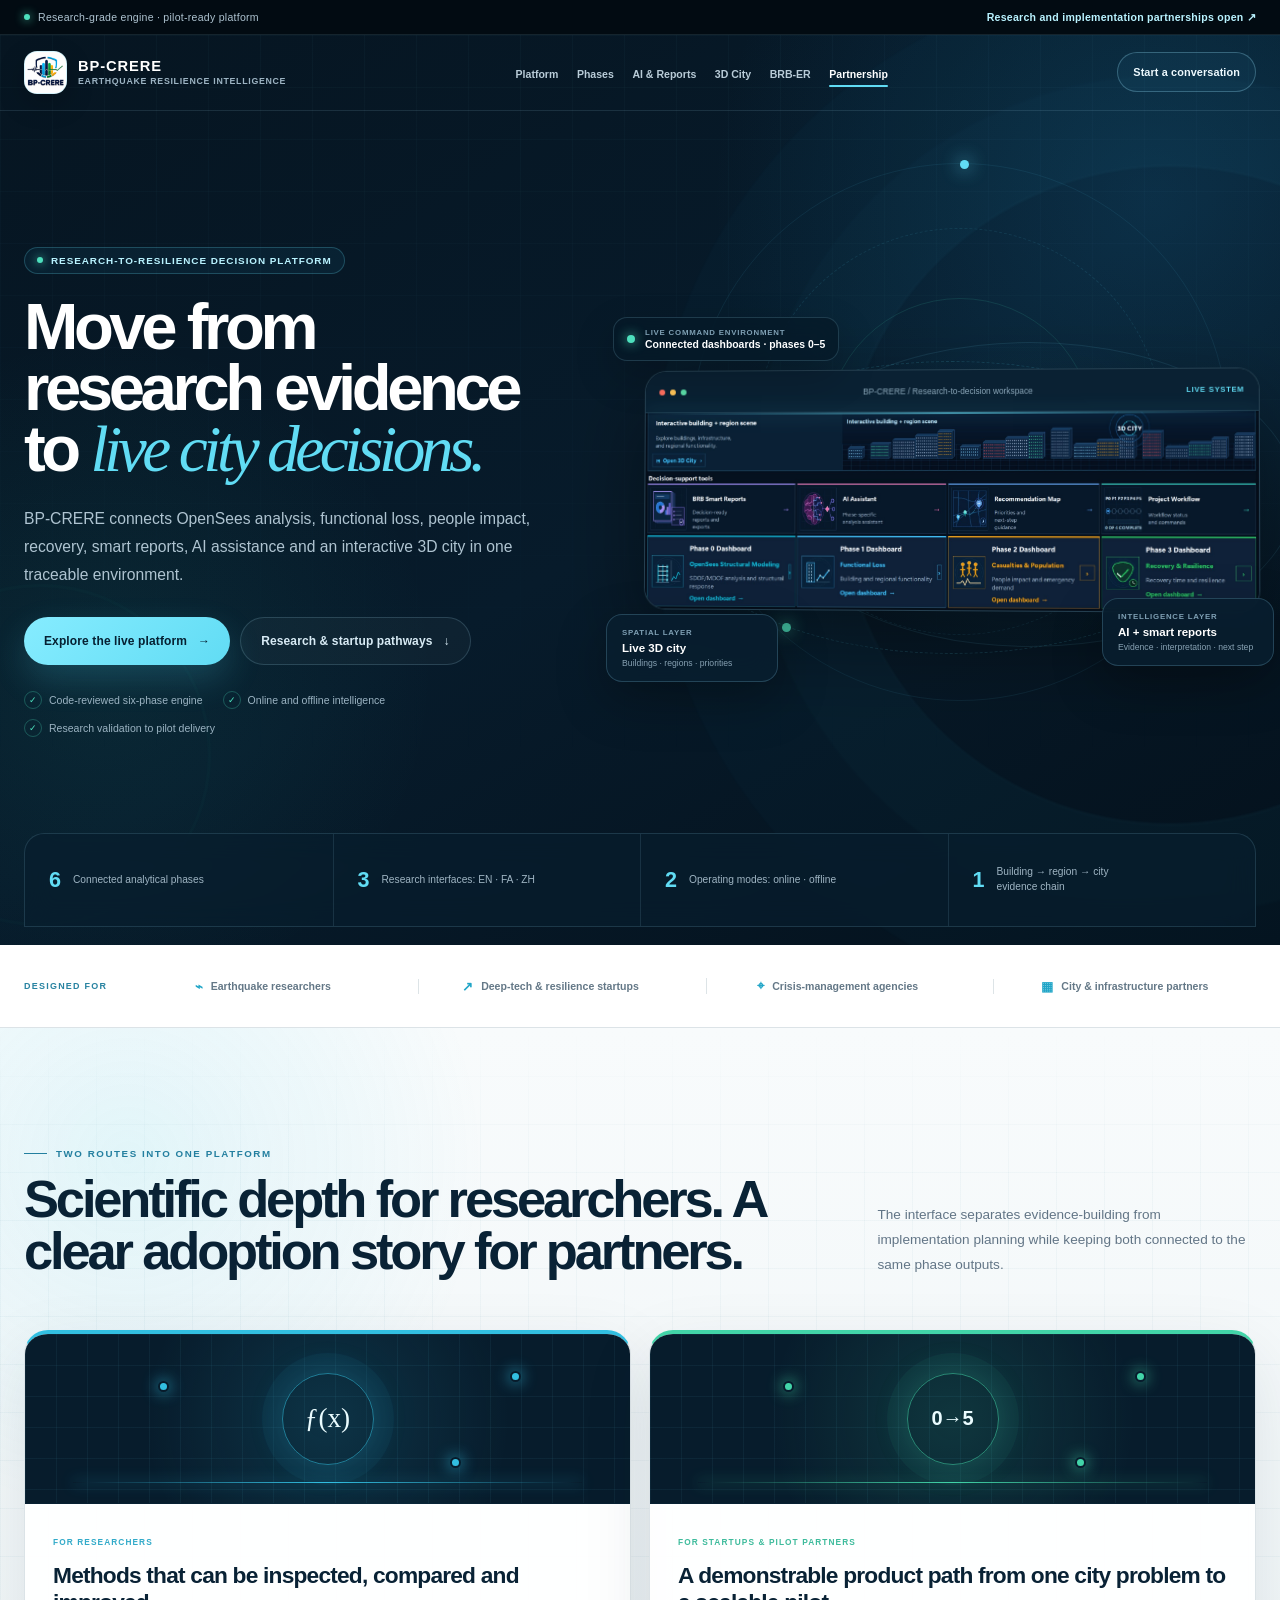
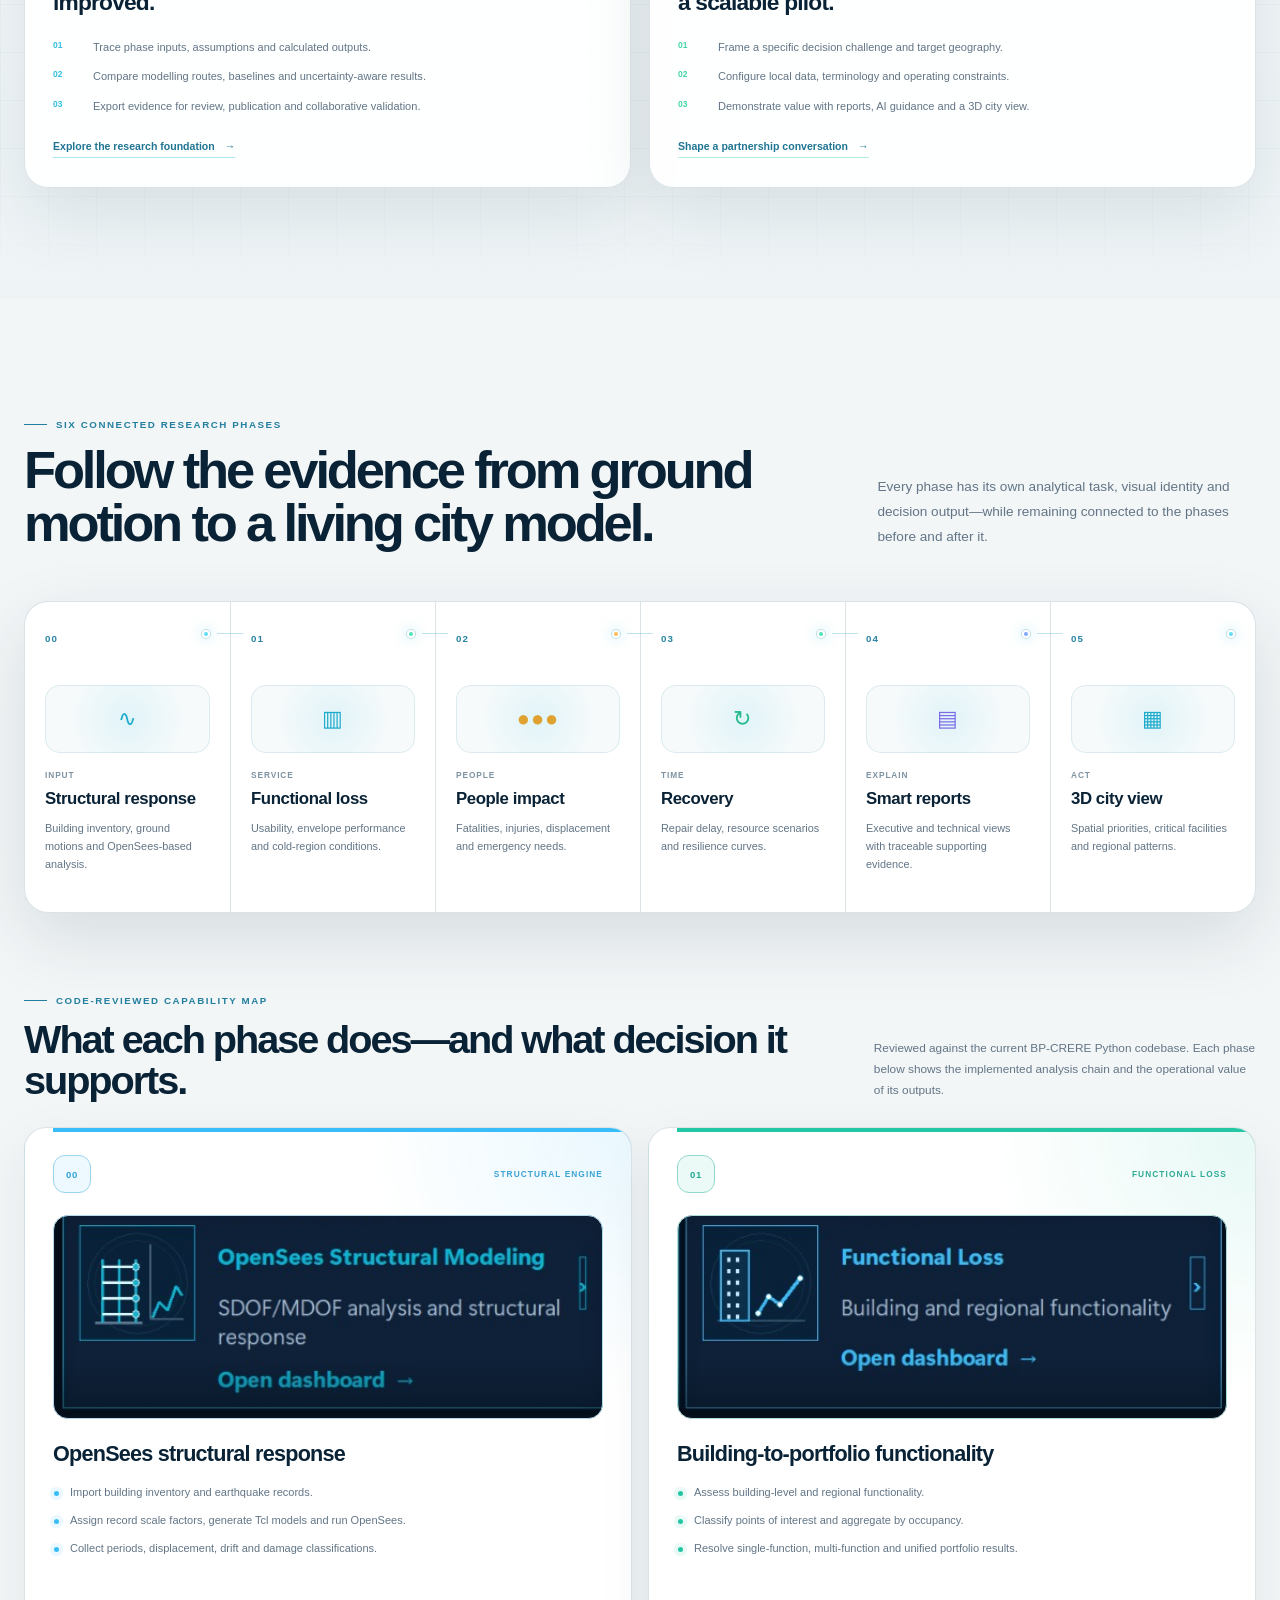
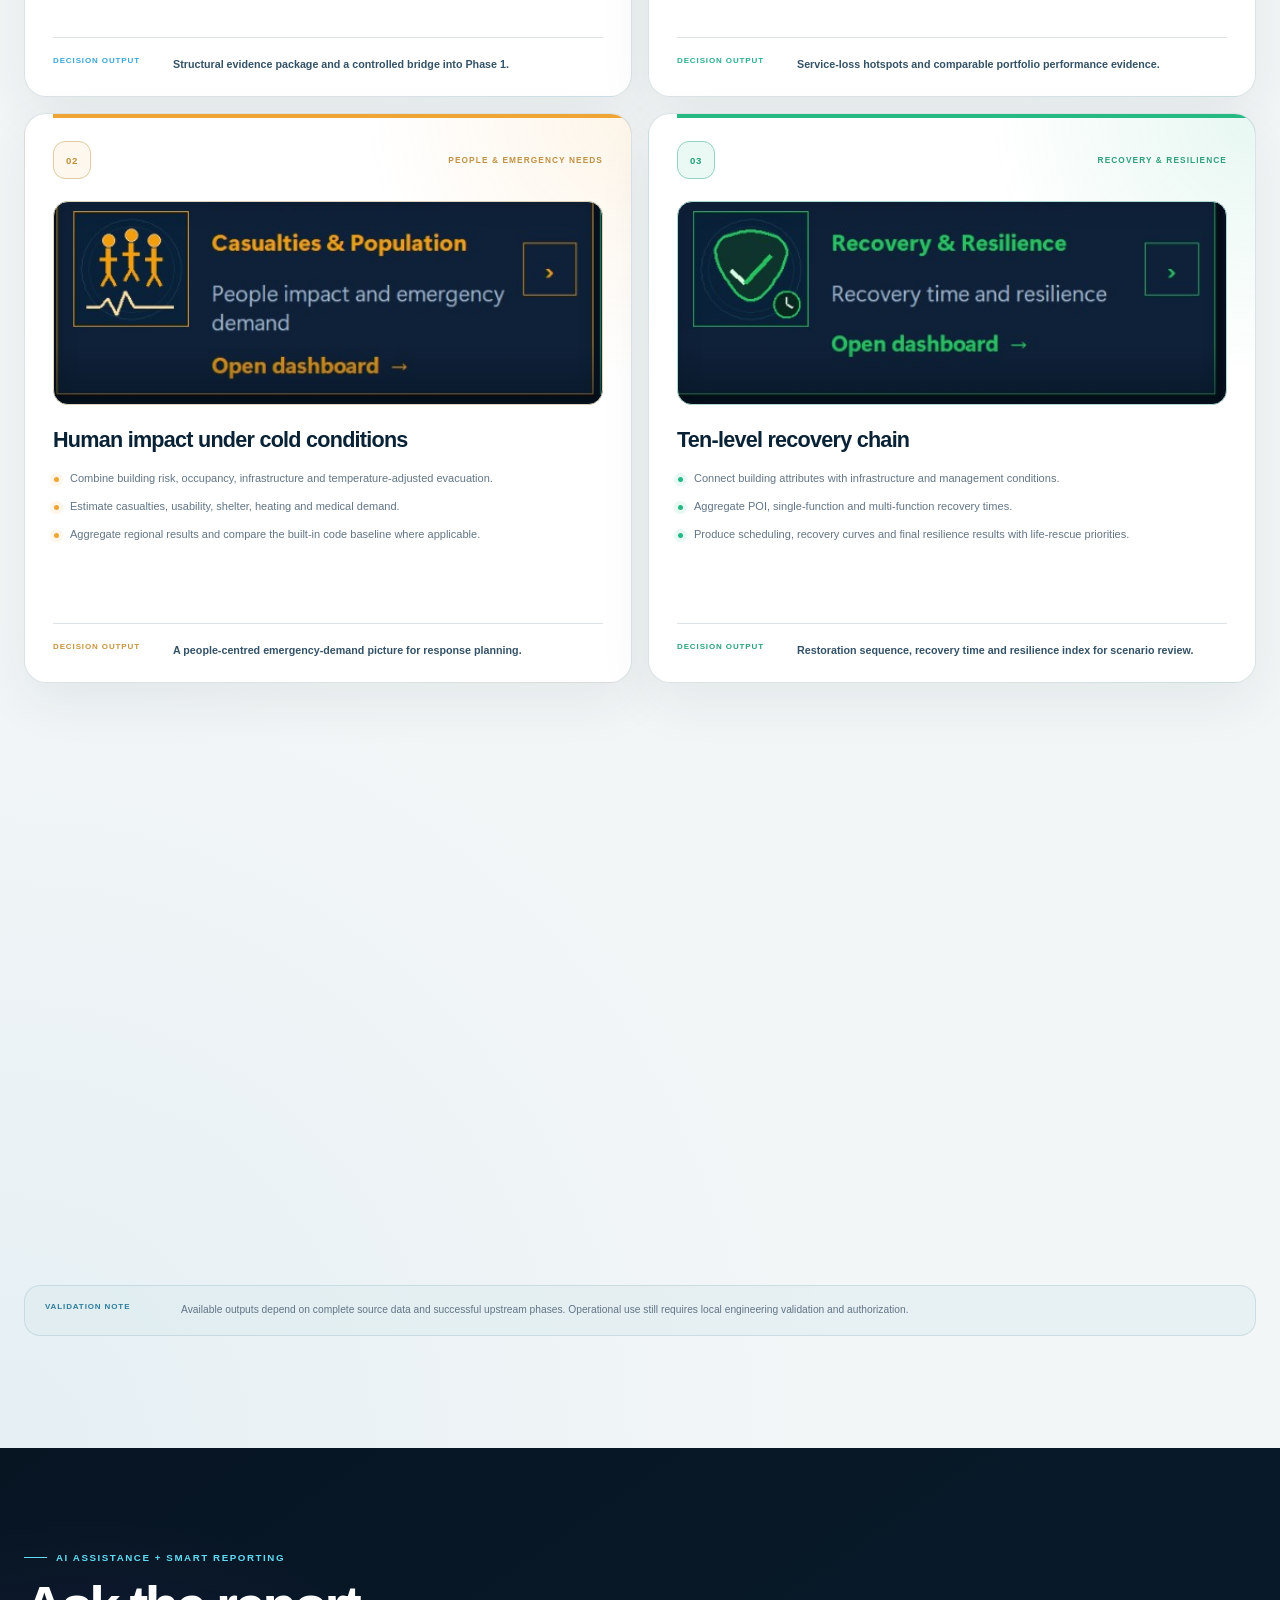
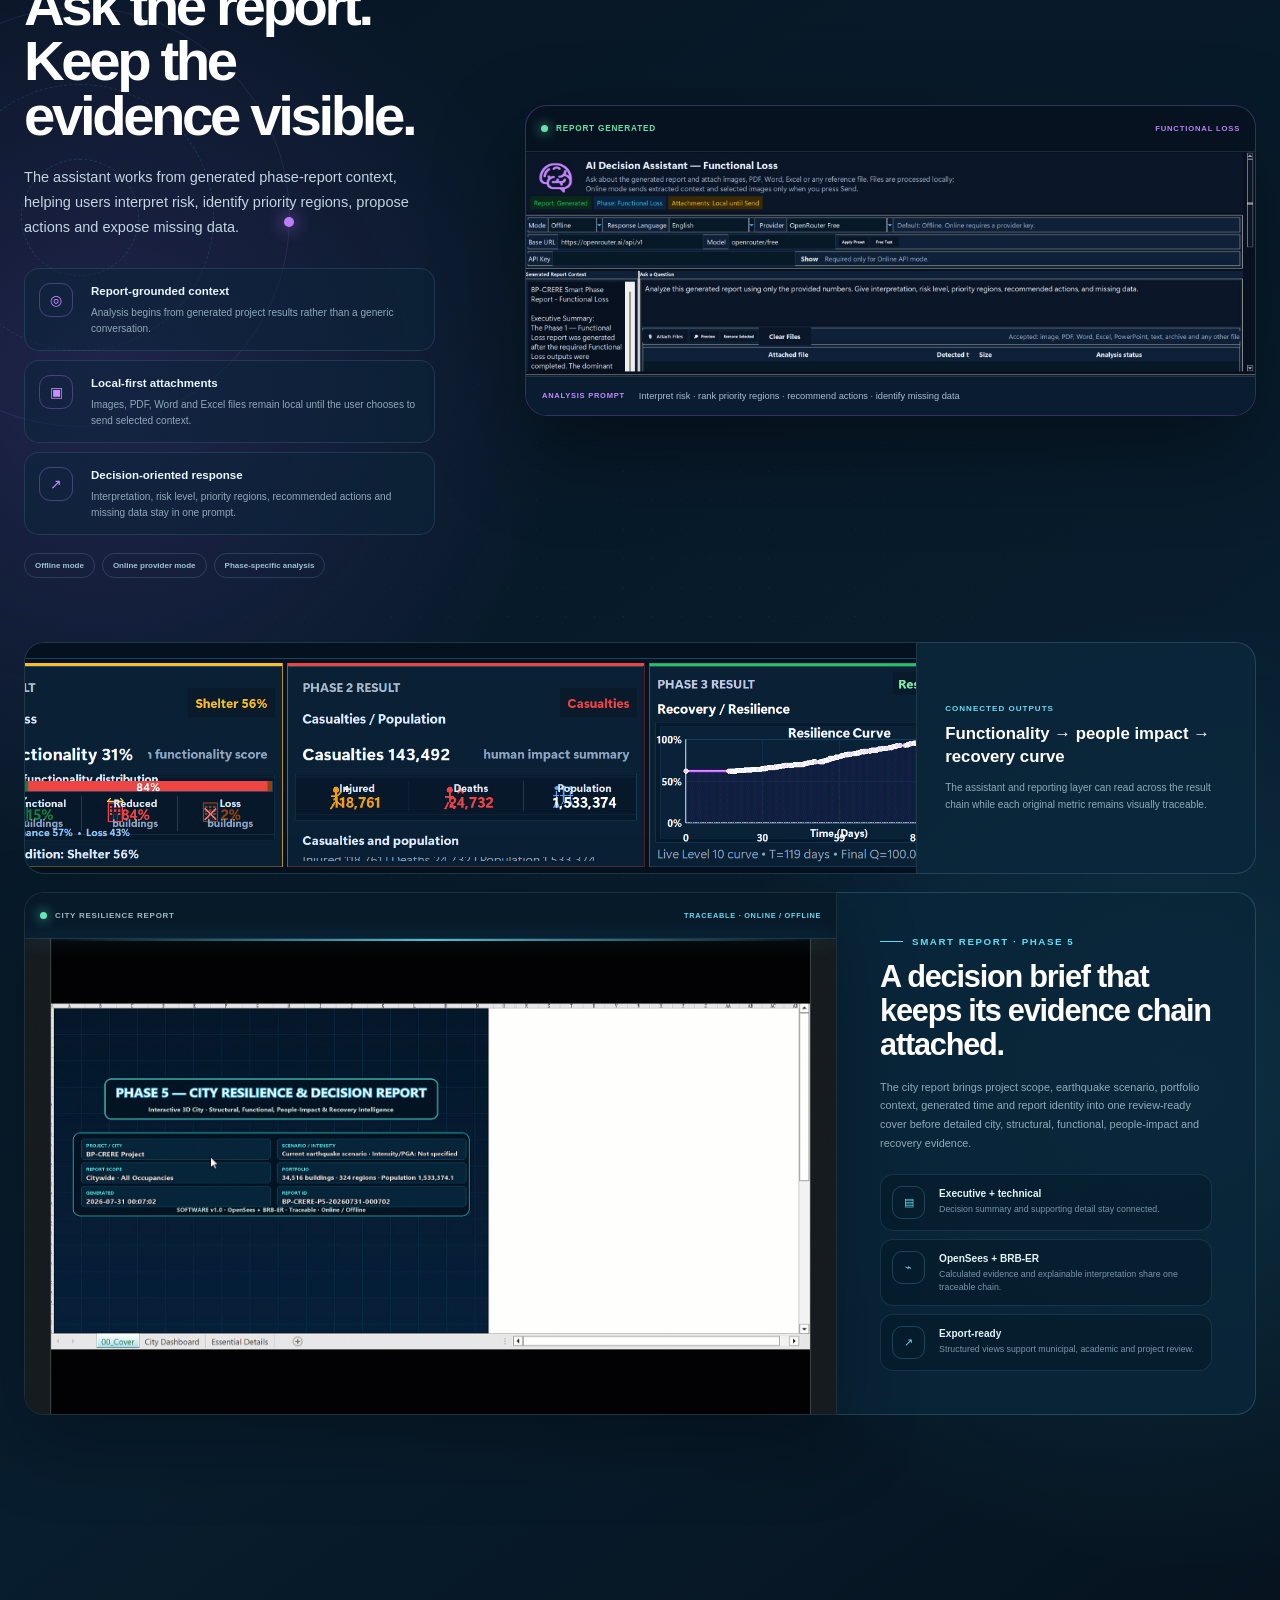
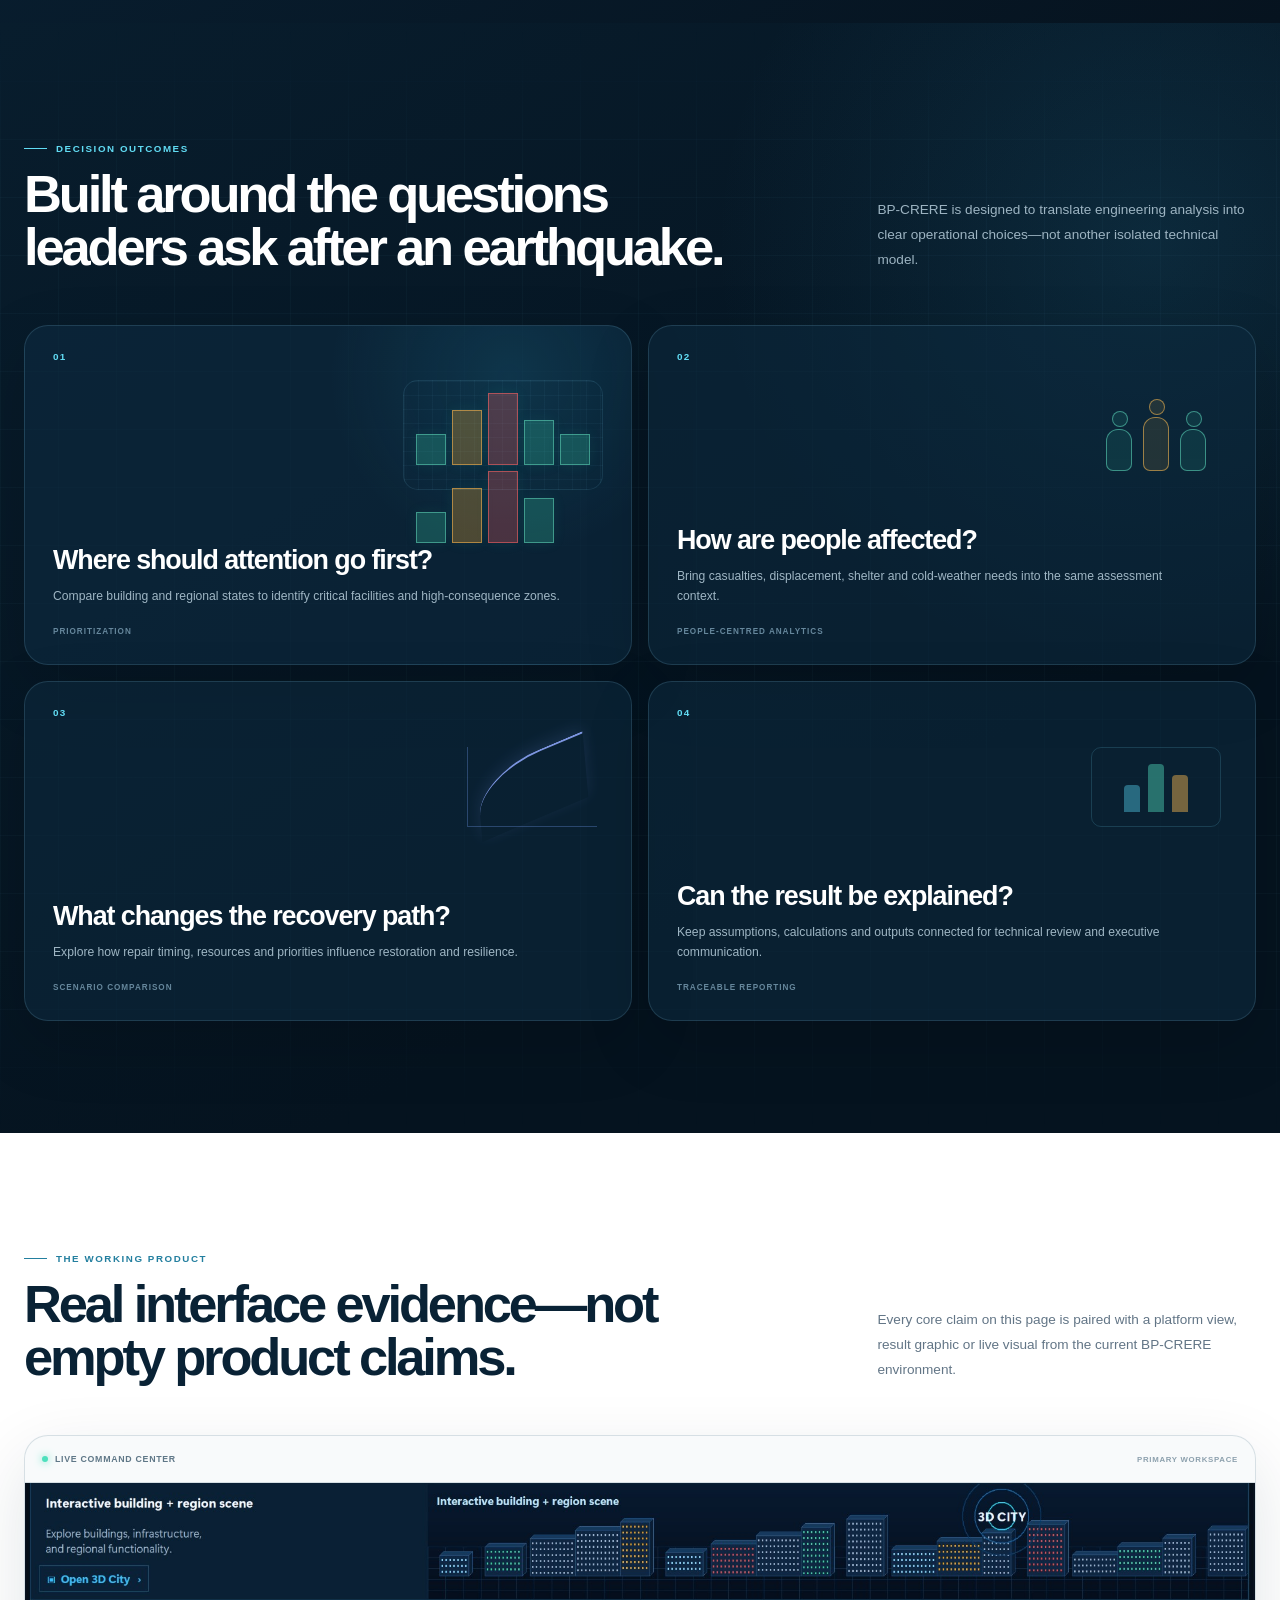
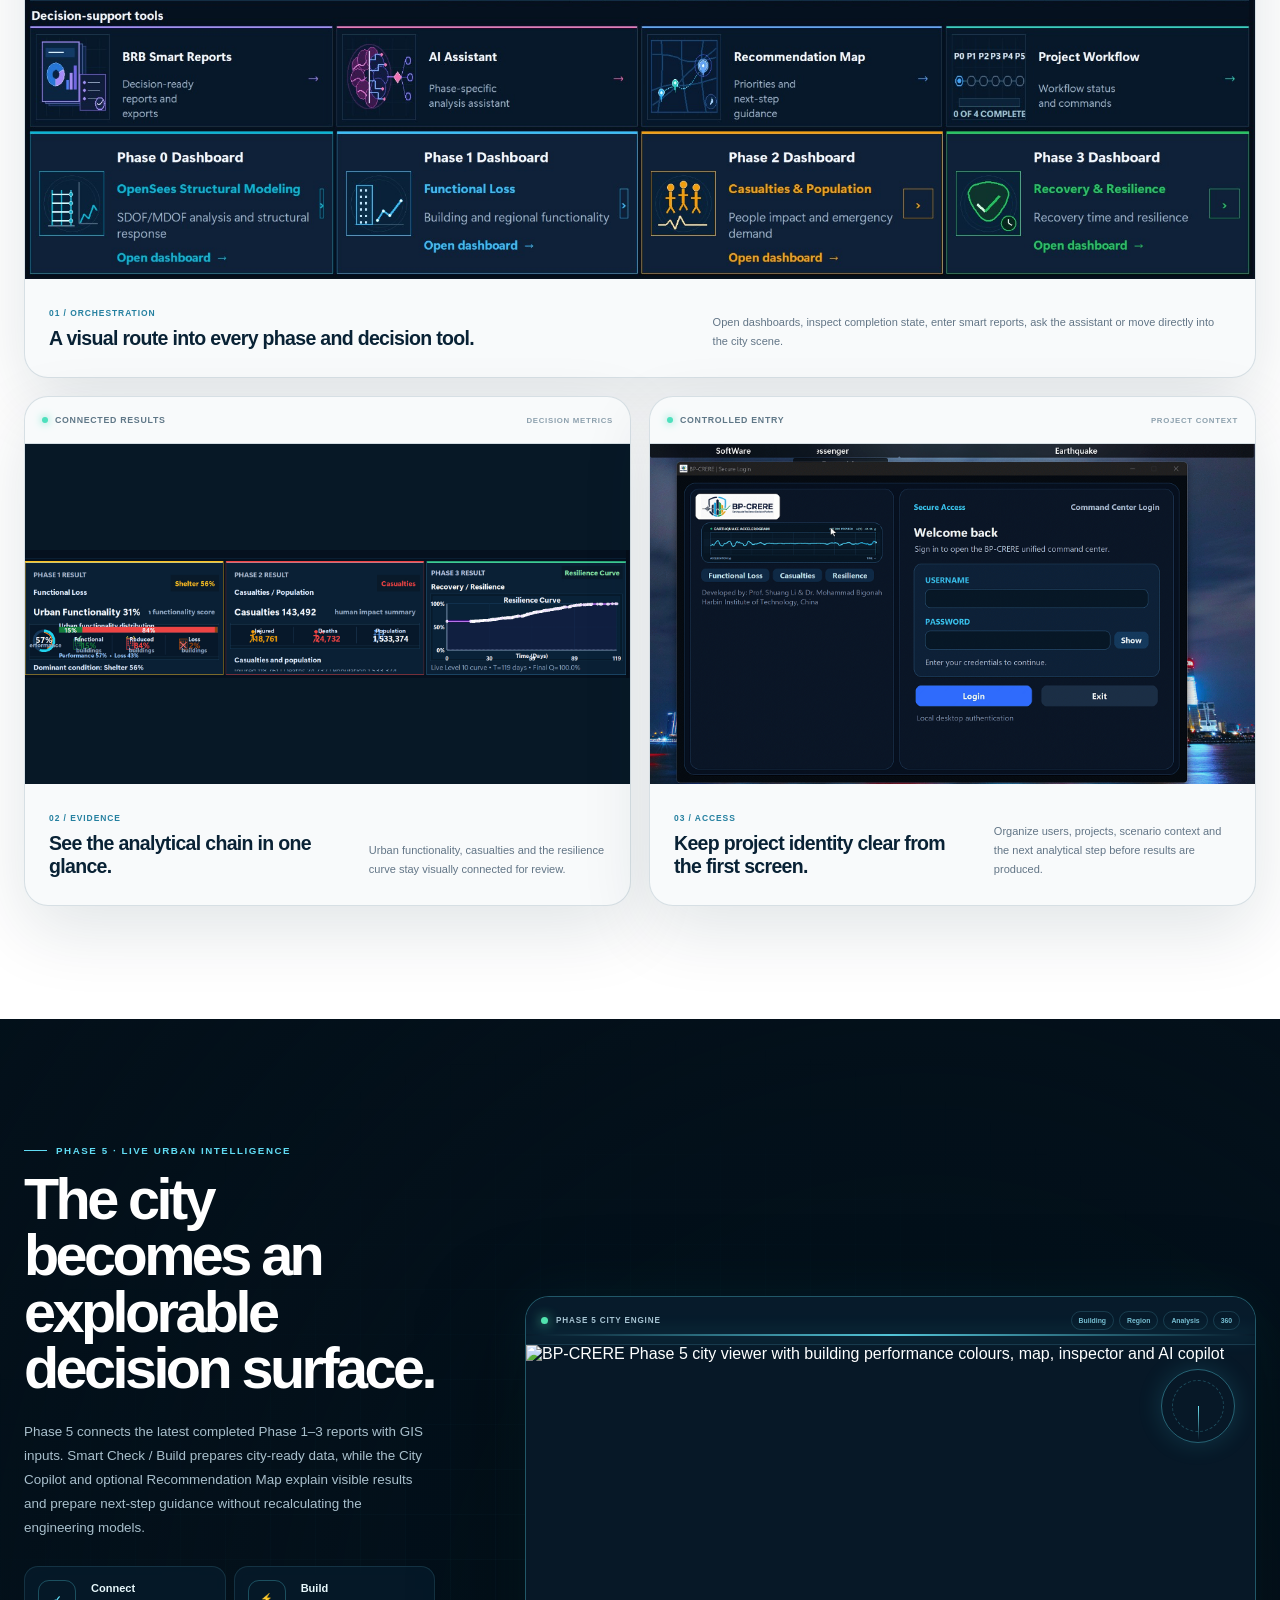
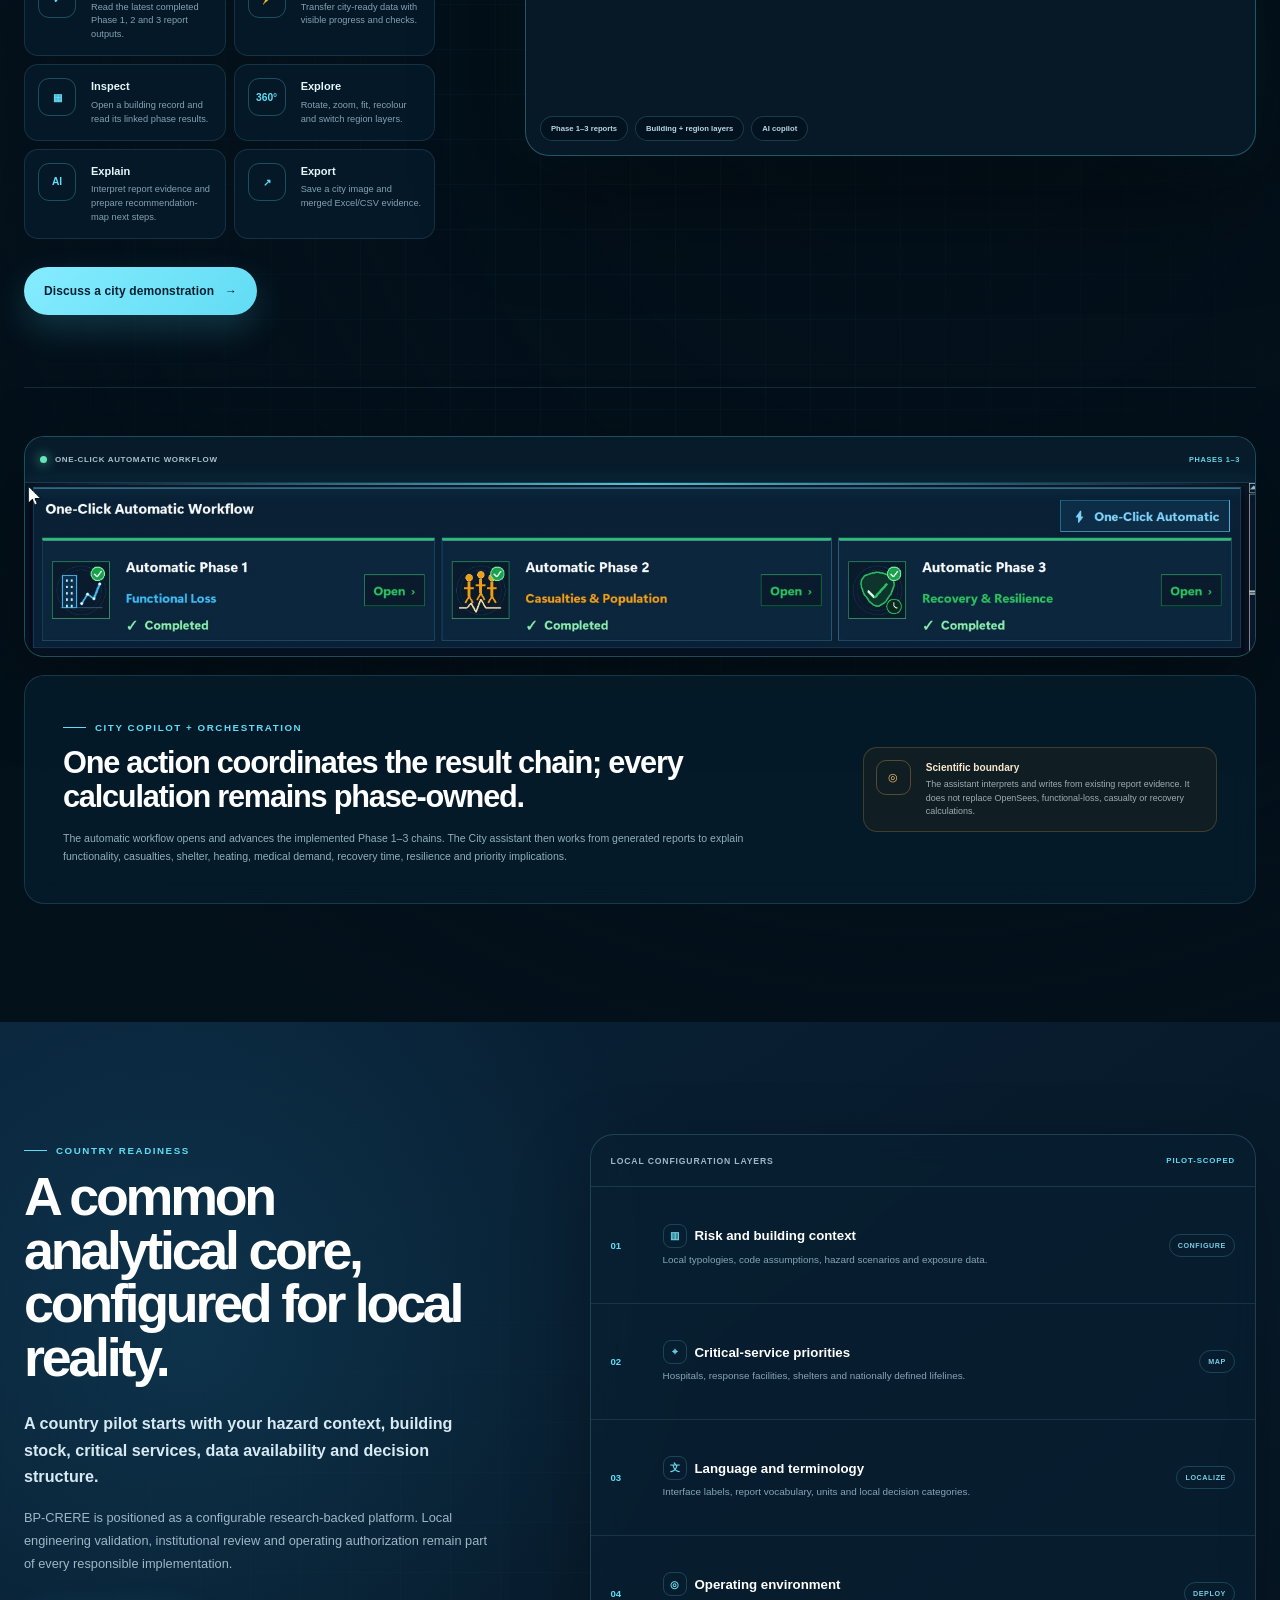
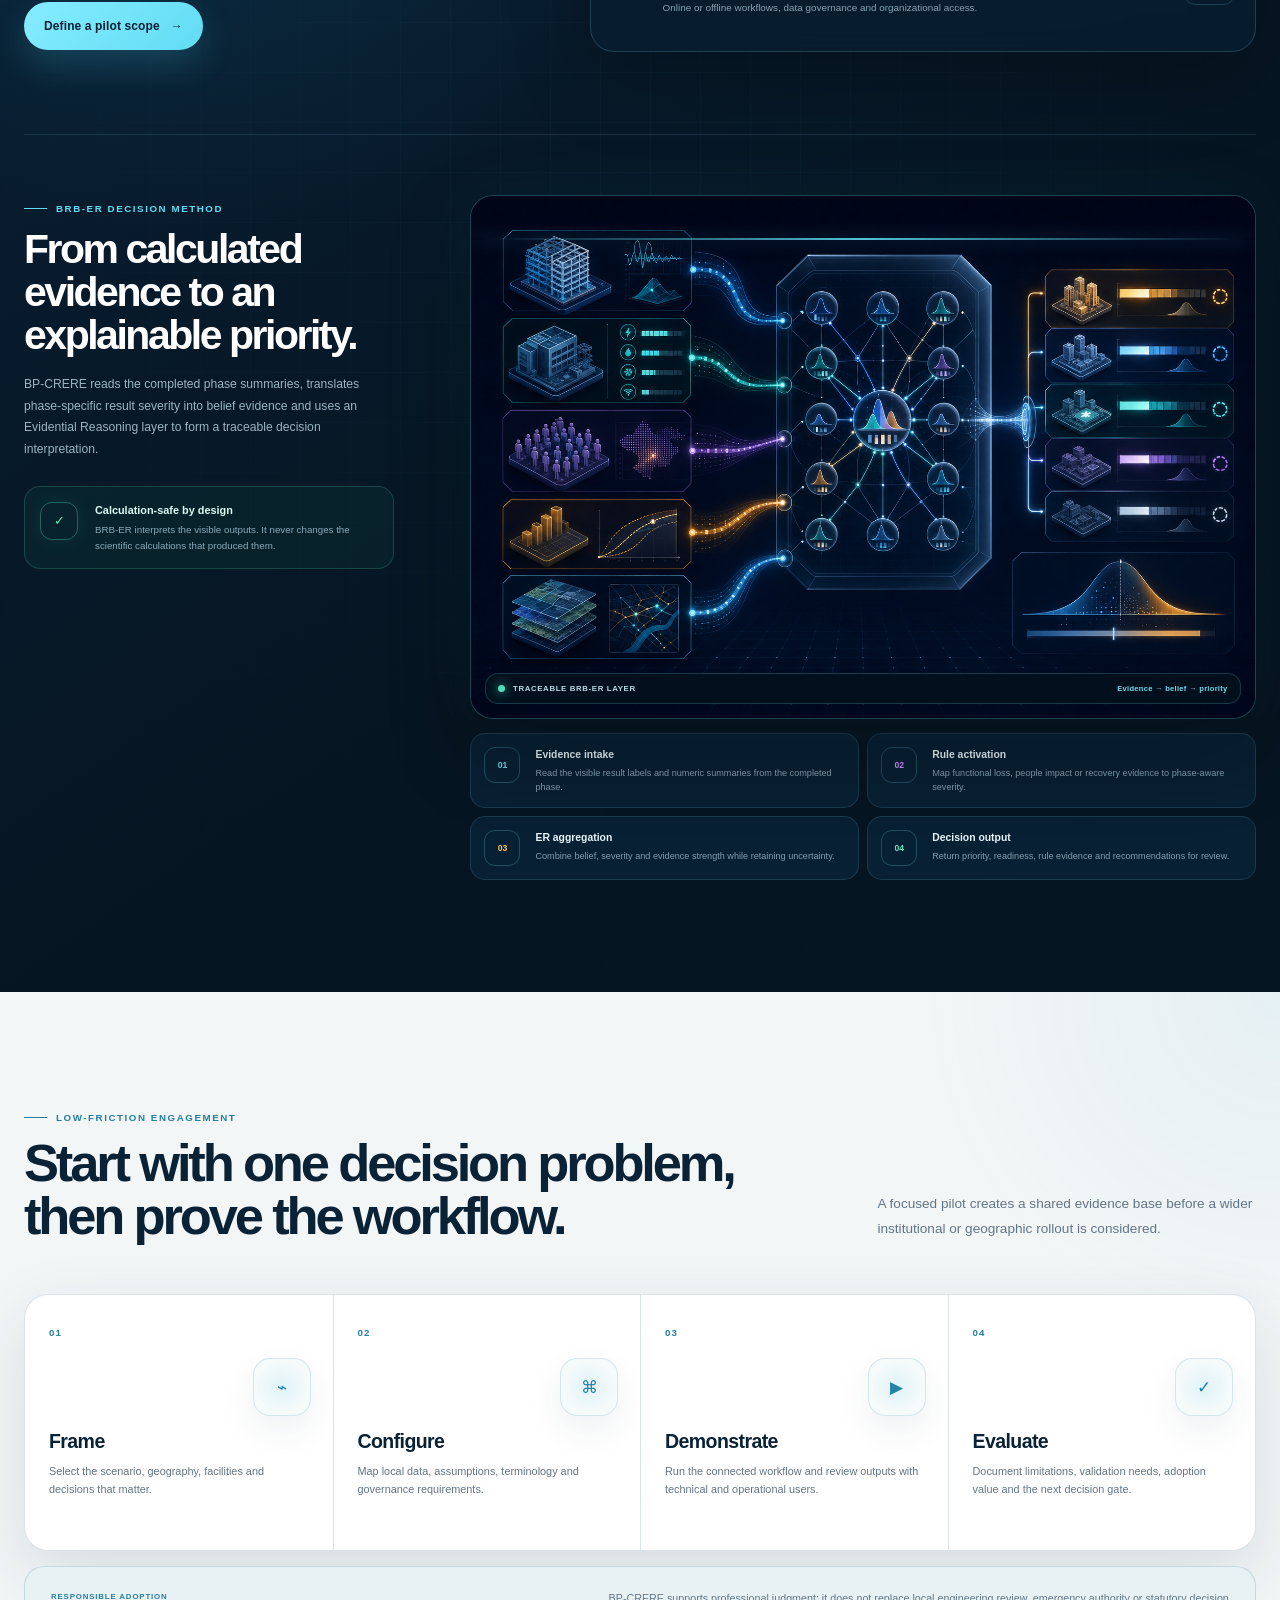
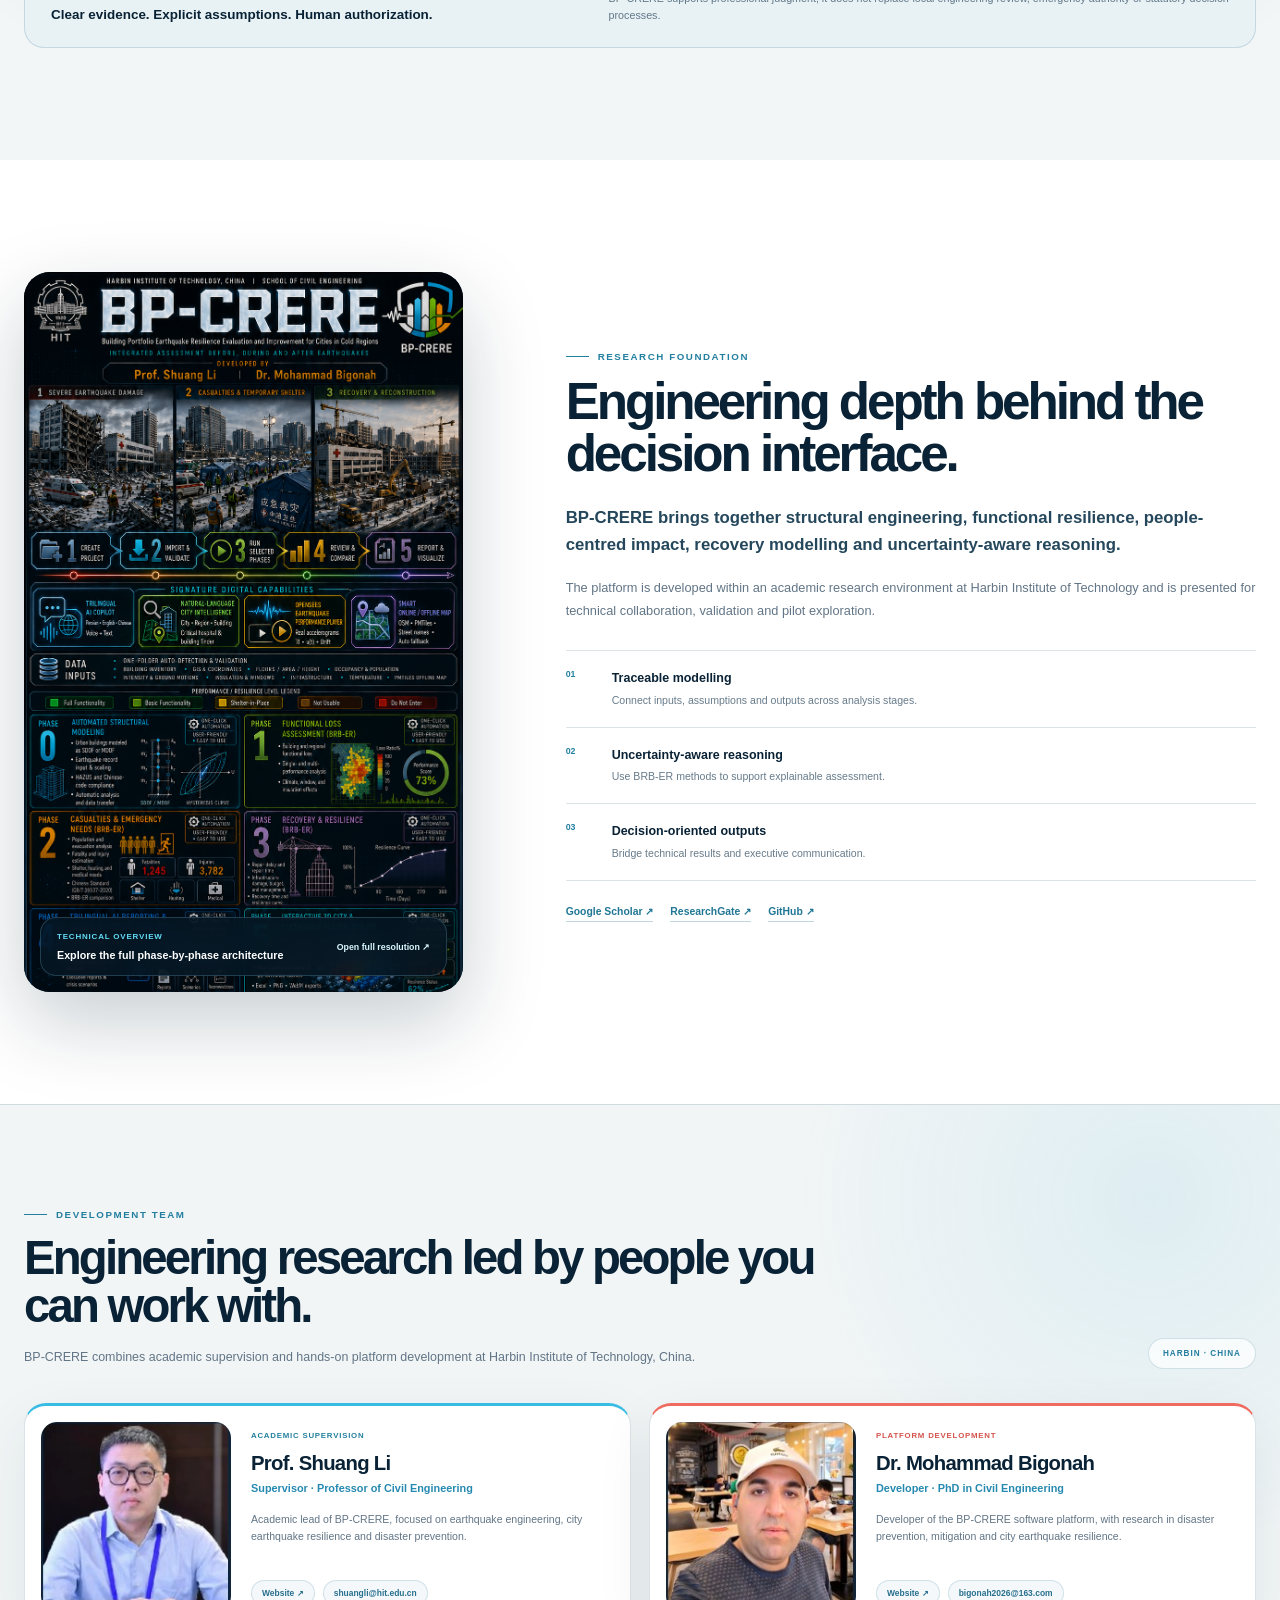
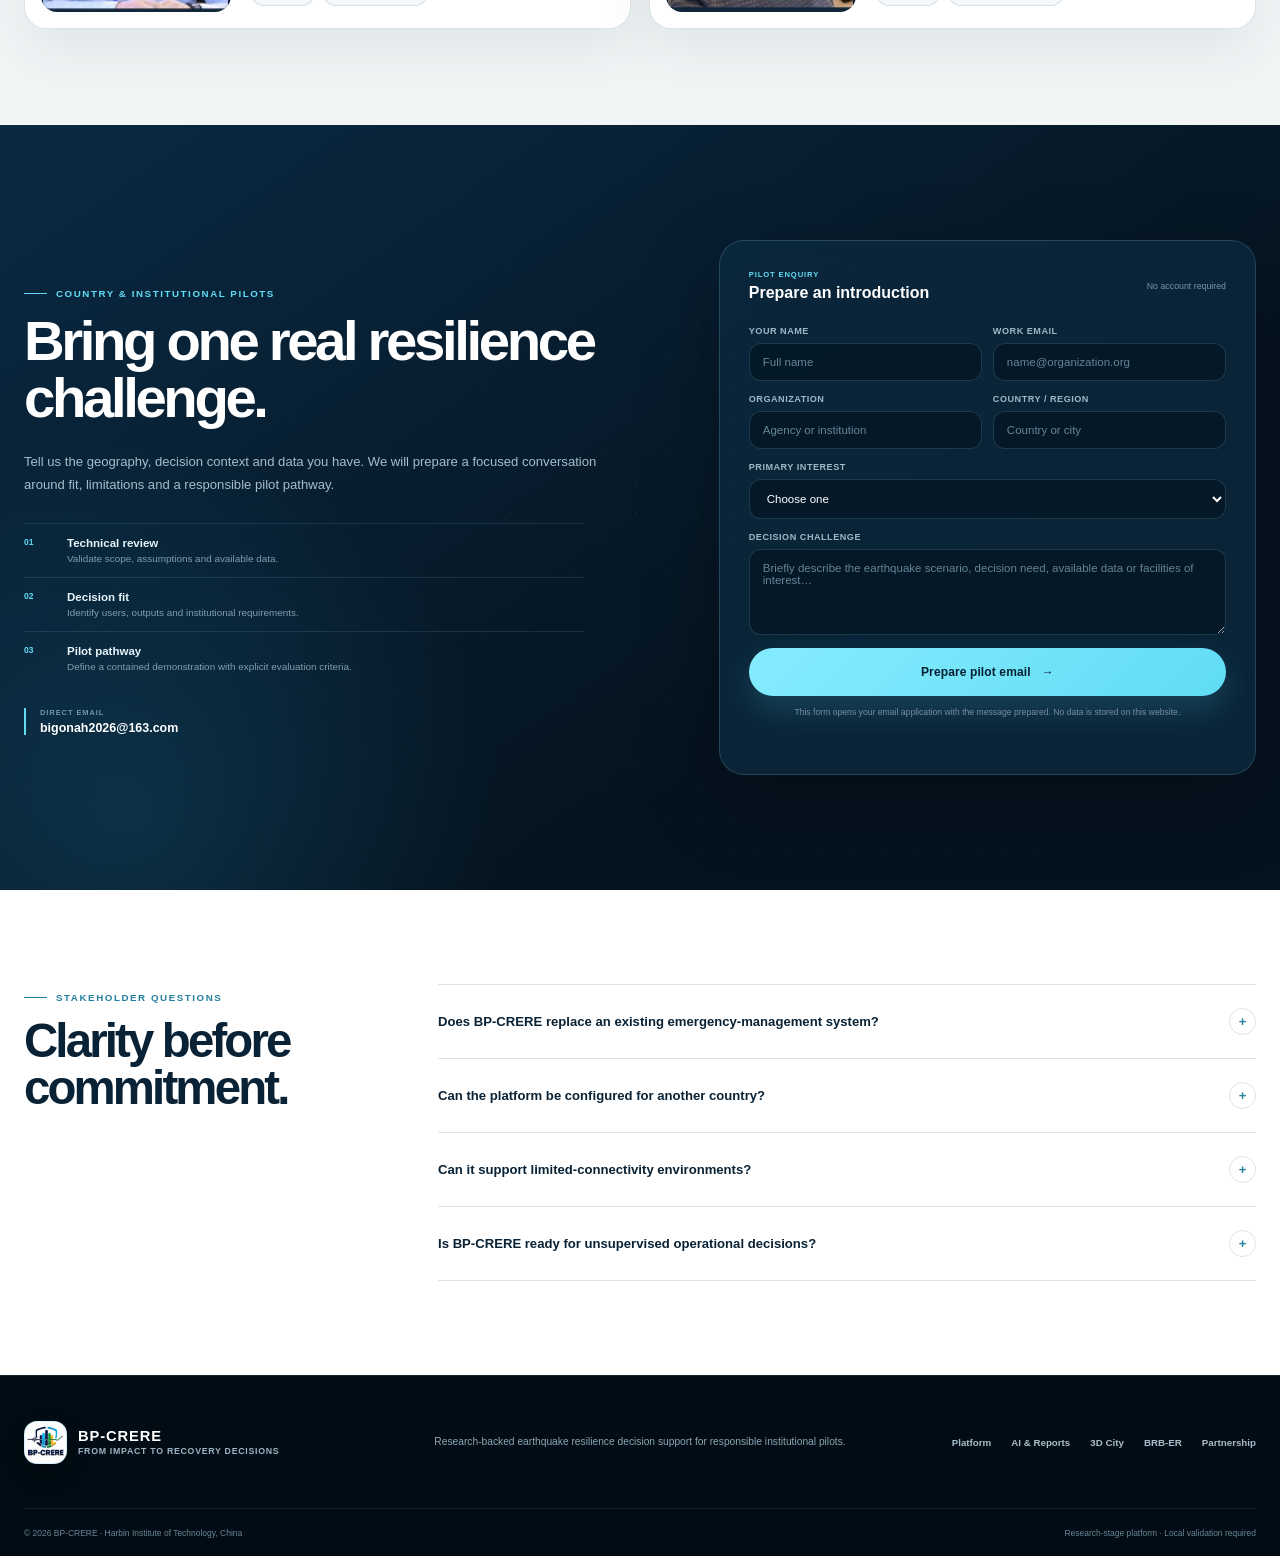
==== commit 21f6c505: "BP-CRERE" ====
--- a/index.html
+++ b/index.html
@@ -328,7 +328,7 @@
               <small>BRB-ER SMART REPORTS</small>
             </div>
             <div class="phase-visual phase-visual-image phase-visual-report">
-              <img src="assets/city-report.gif" alt="BP-CRERE Phase 5 city resilience and decision report preview">
+              <img src="assets/Report.gif" alt="BP-CRERE Phase 5 city resilience and decision report preview">
               <i class="visual-scan" aria-hidden="true"></i>
             </div>
             <h3>Traceable decision reporting</h3>
@@ -428,7 +428,7 @@
             <span><i></i> CITY RESILIENCE REPORT</span>
             <small>TRACEABLE · ONLINE / OFFLINE</small>
           </div>
-          <img src="assets/city-report.gif"
+          <img src="assets/Report.gif"
             alt="Phase 5 city resilience and decision report with project, scenario, portfolio and report identification fields">
           <i class="report-scan" aria-hidden="true"></i>
         </div>
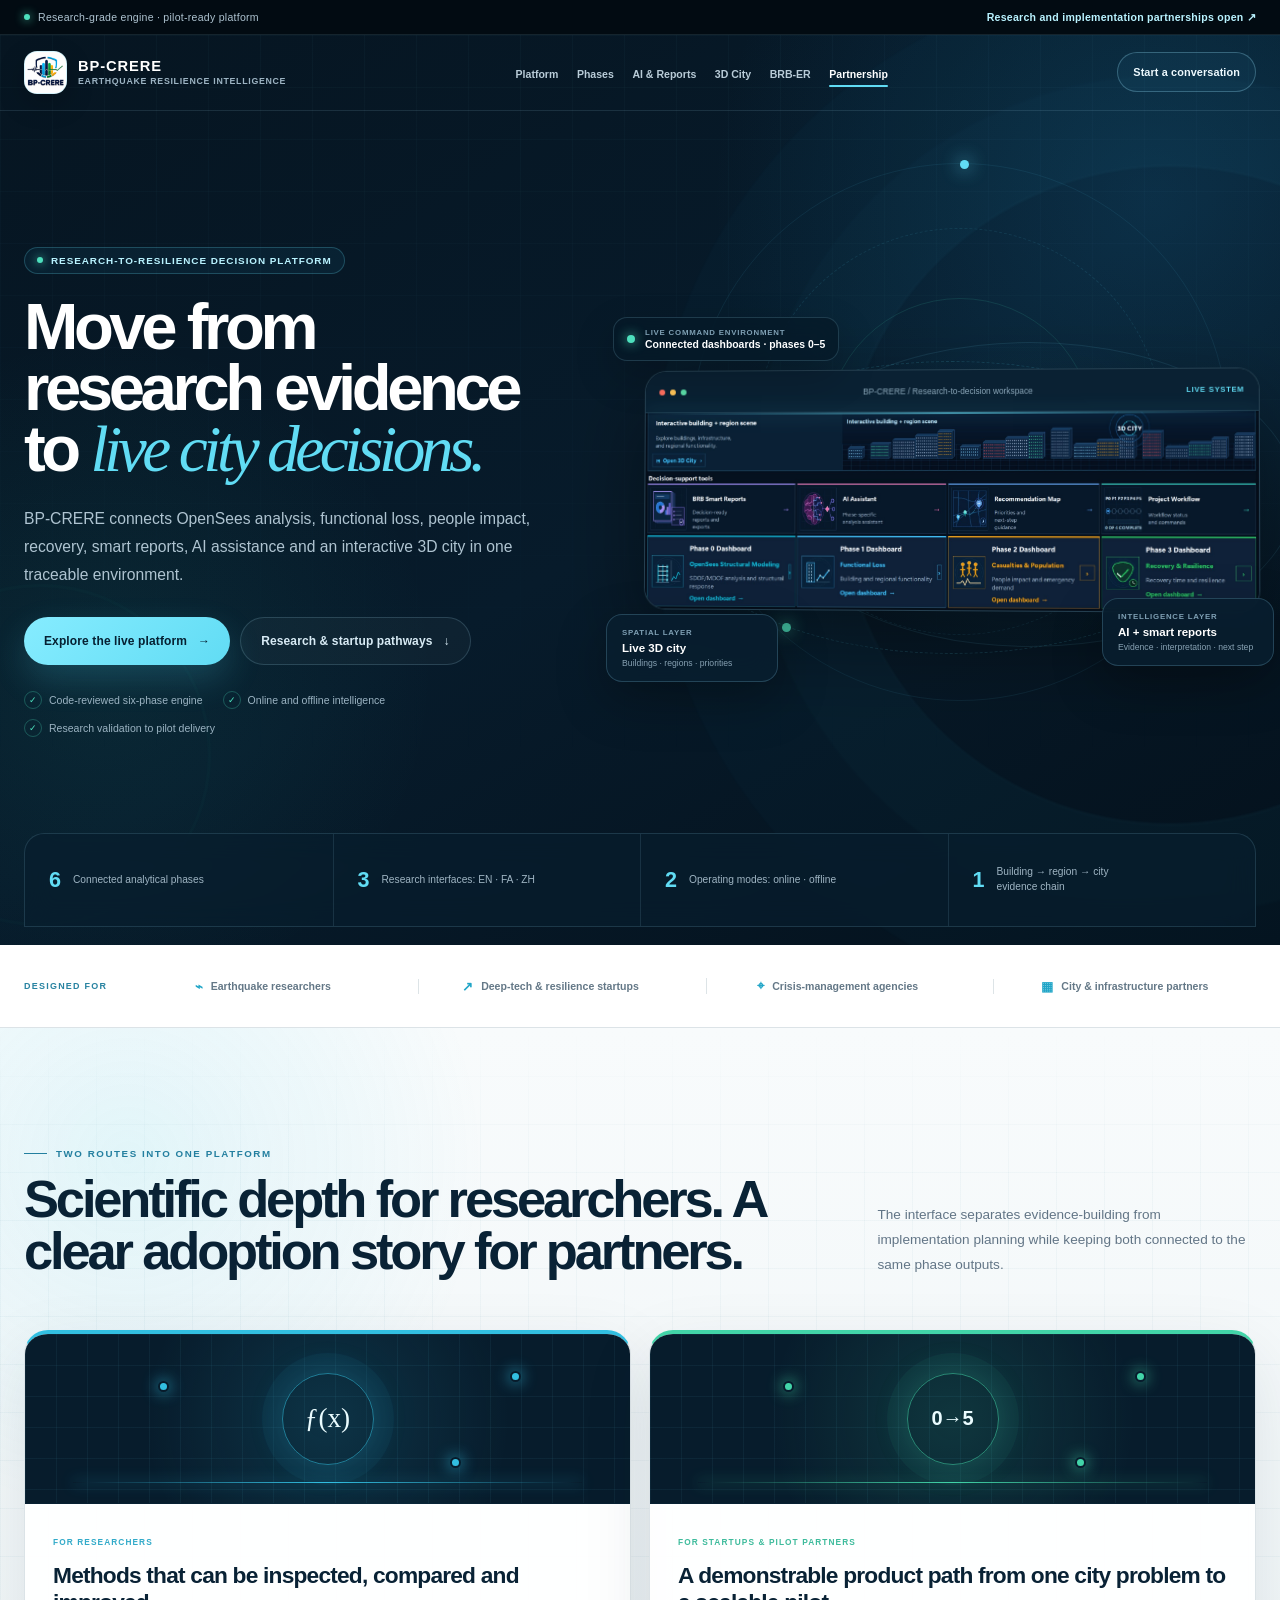
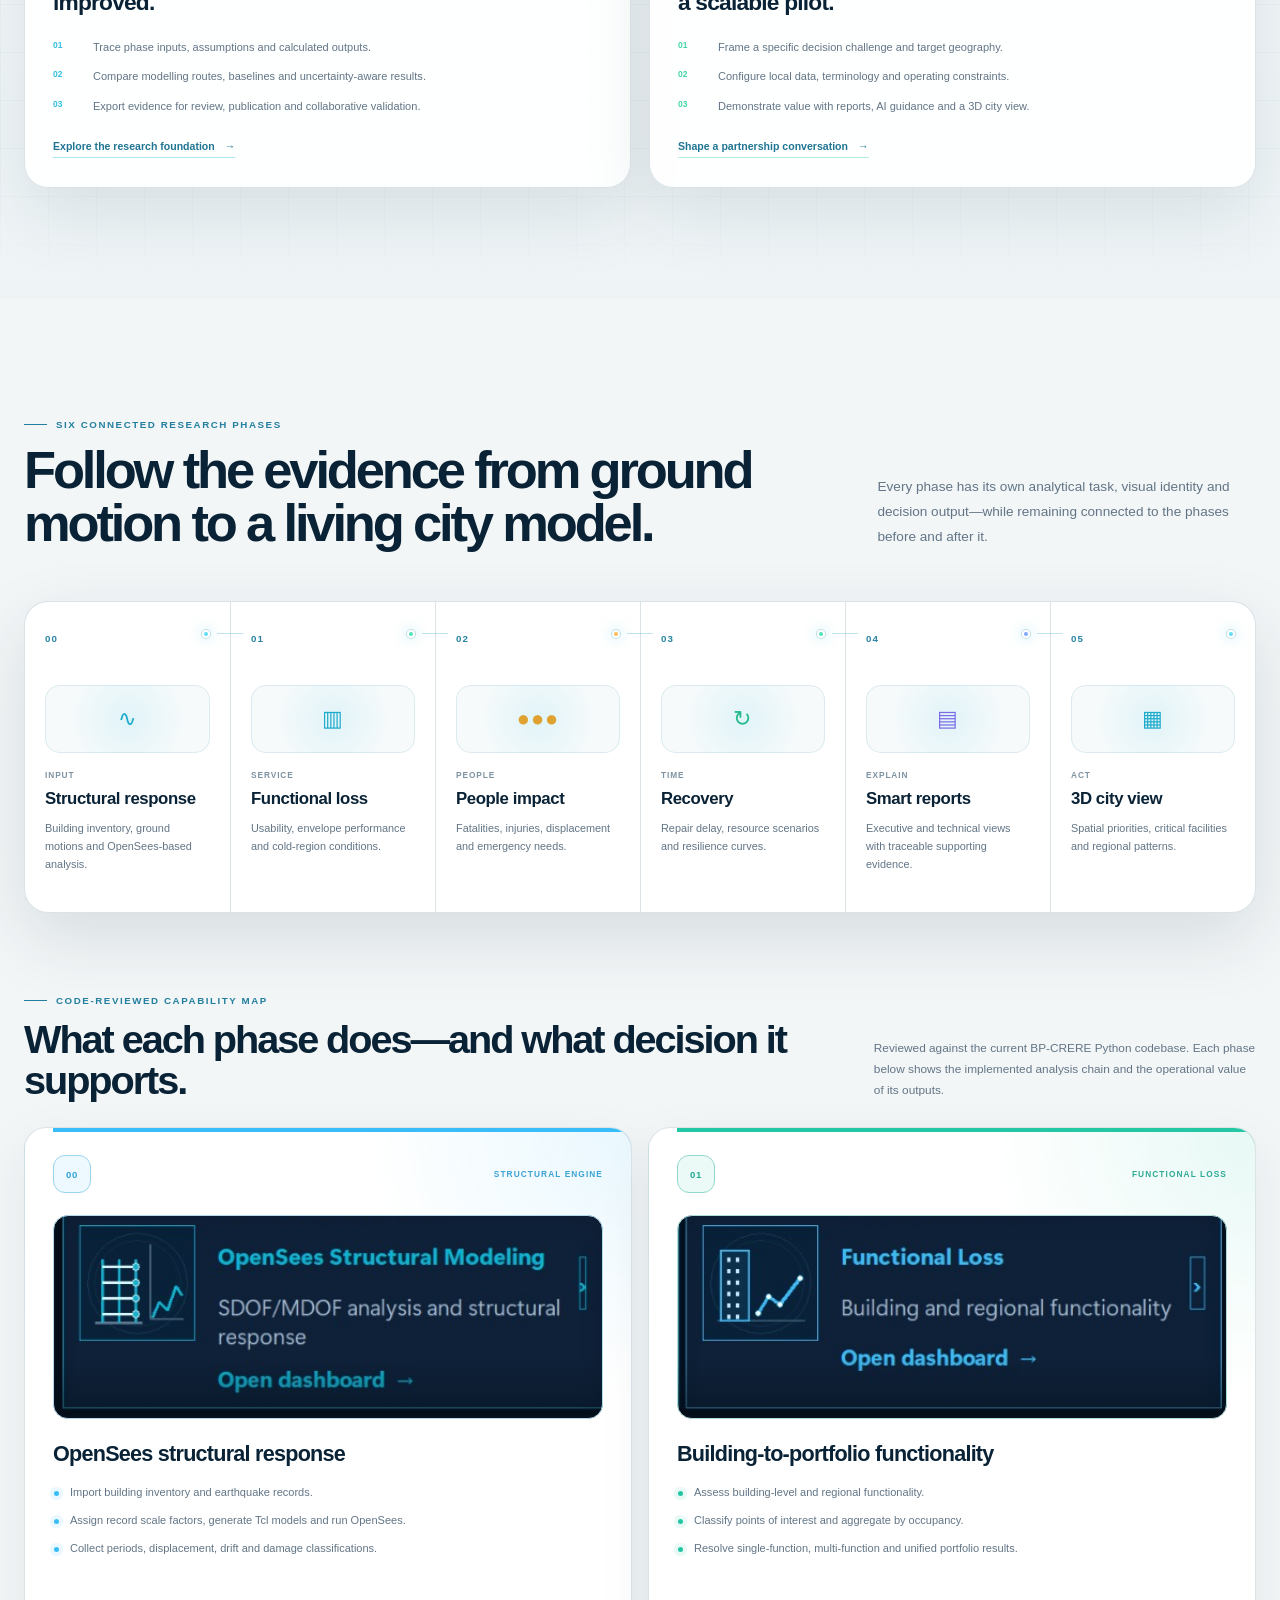
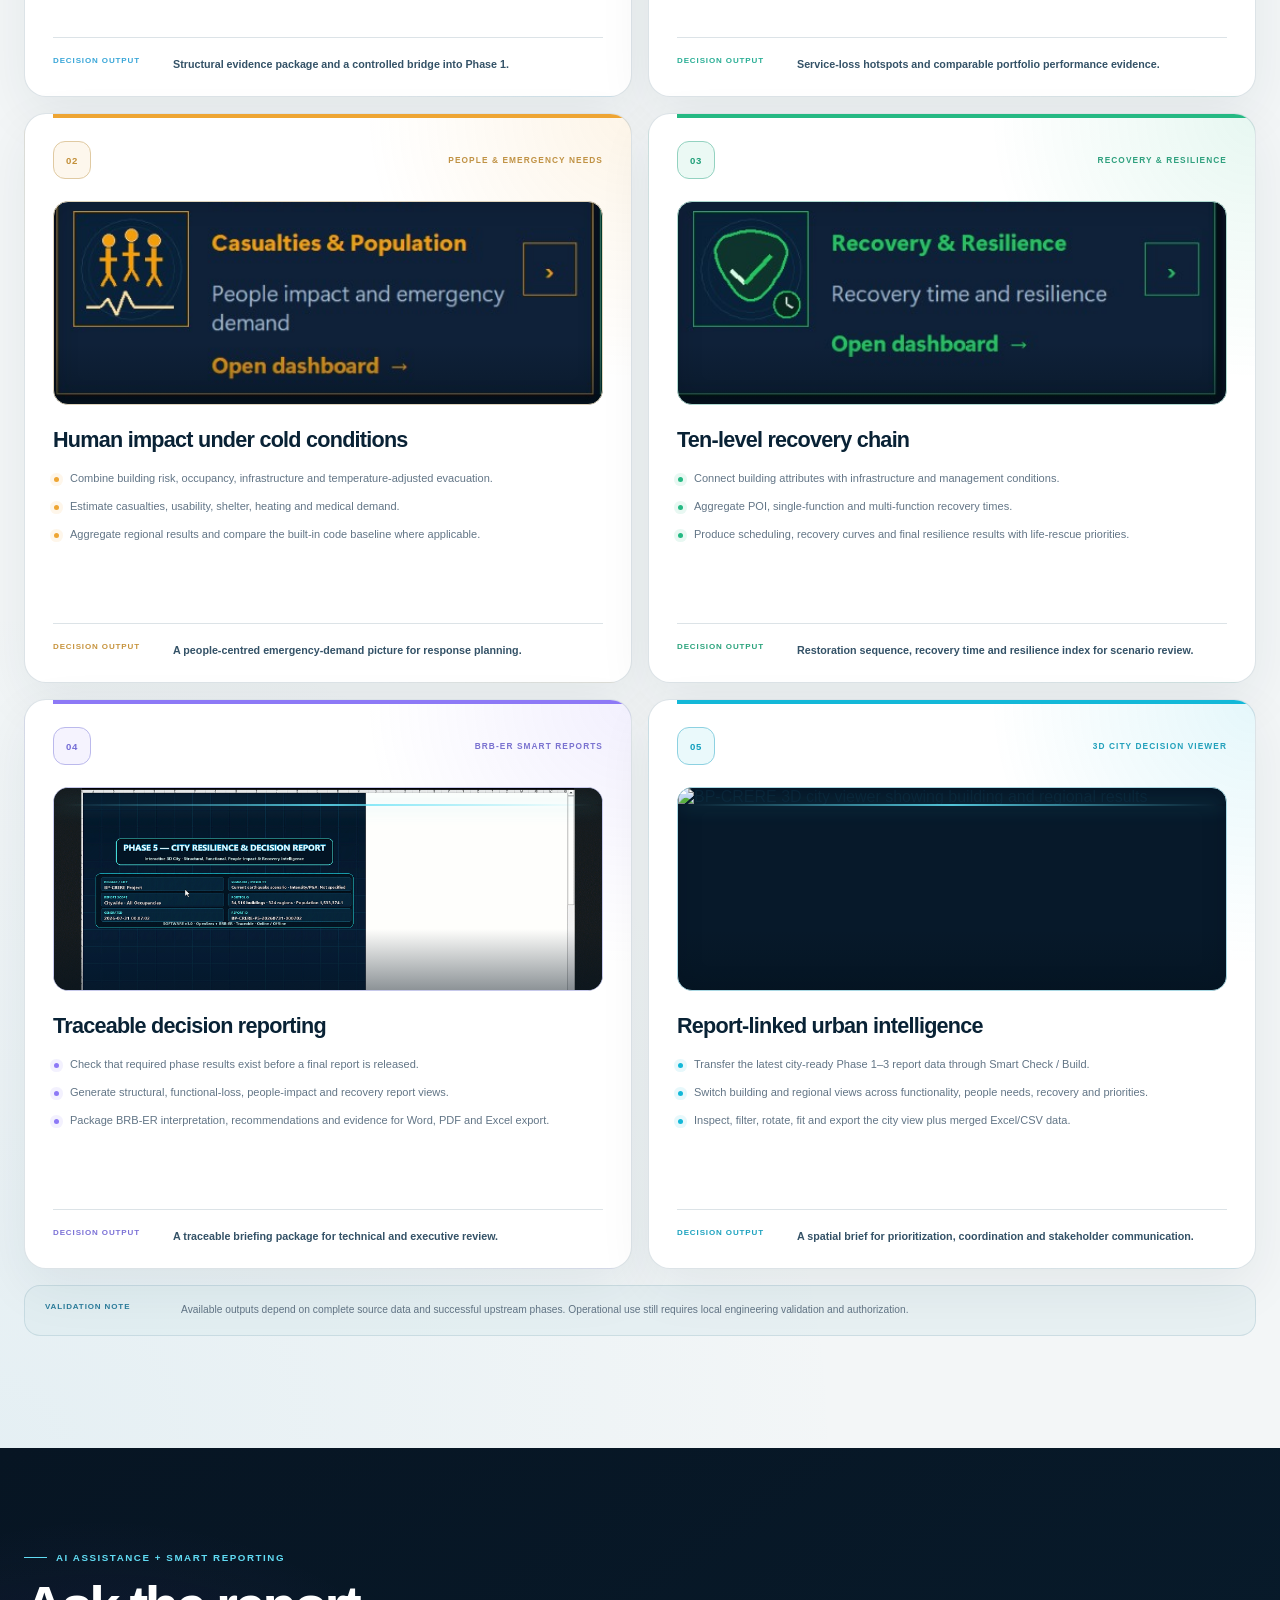
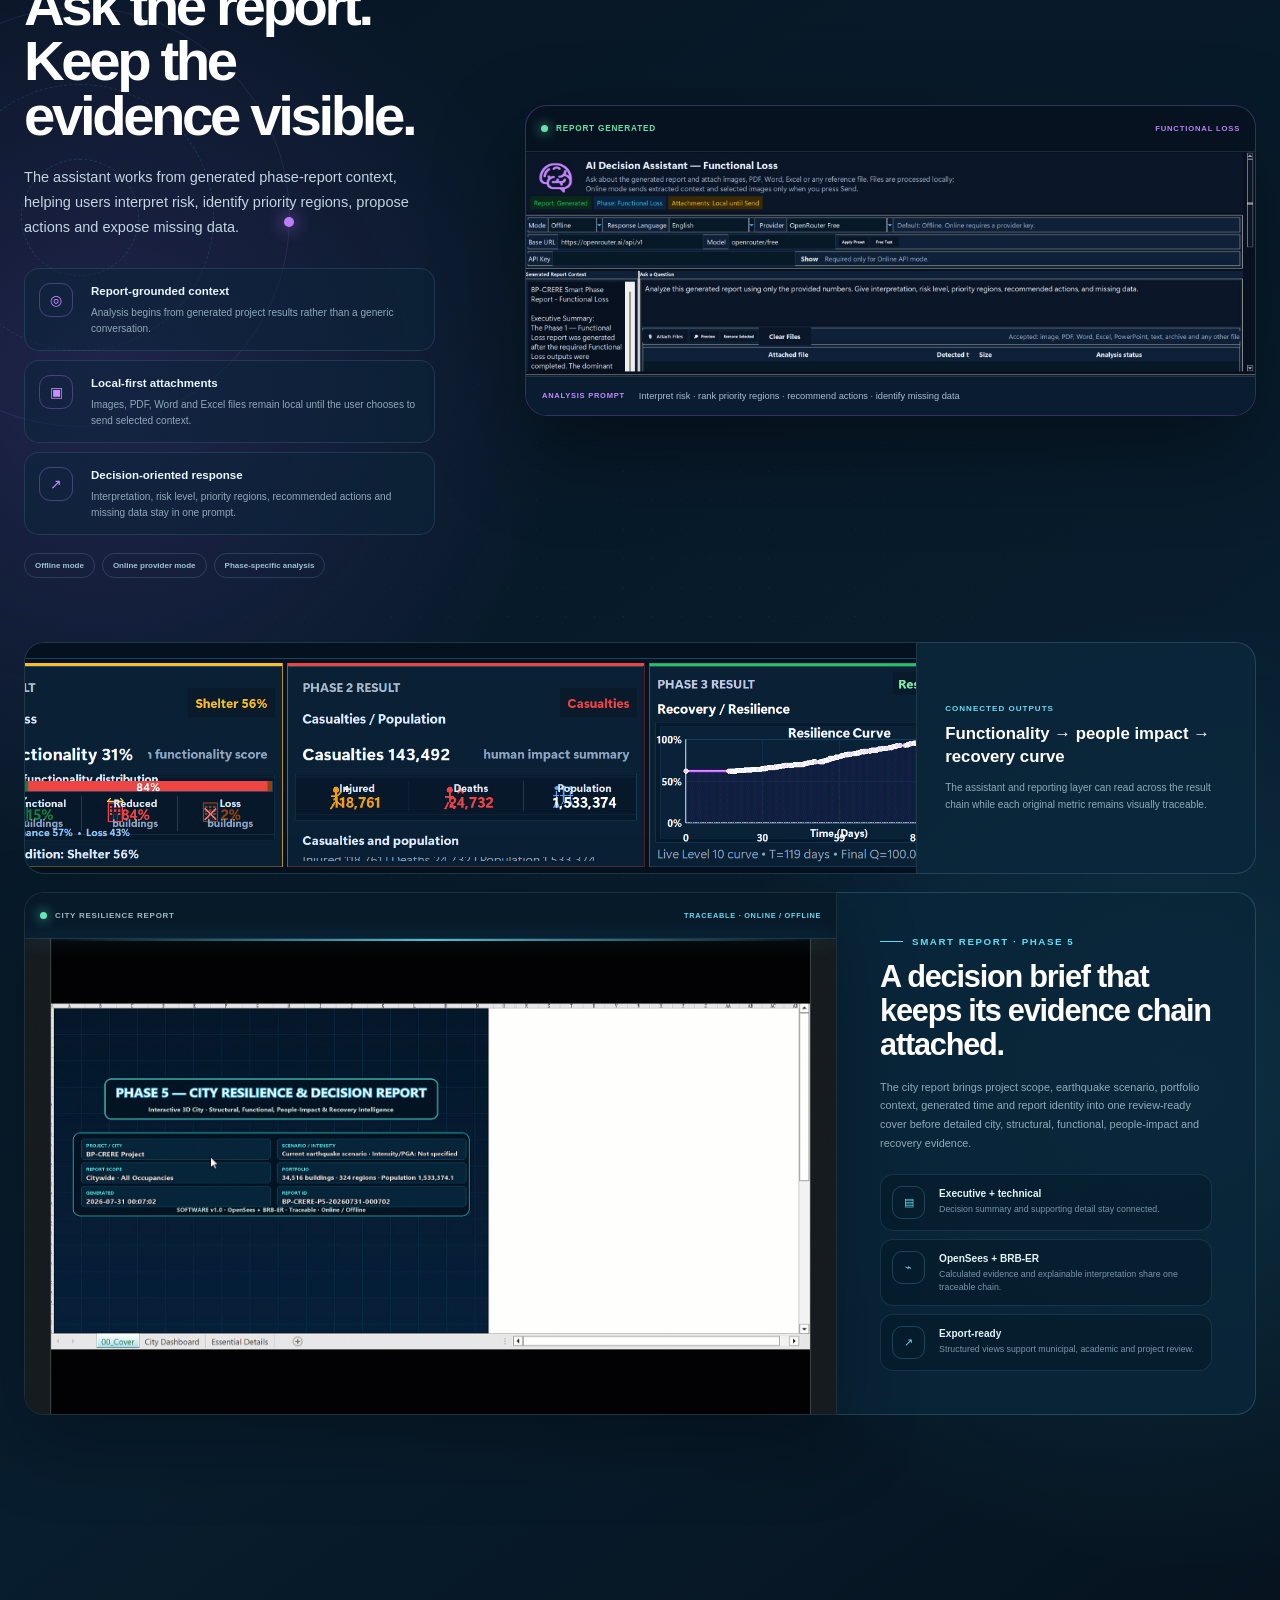
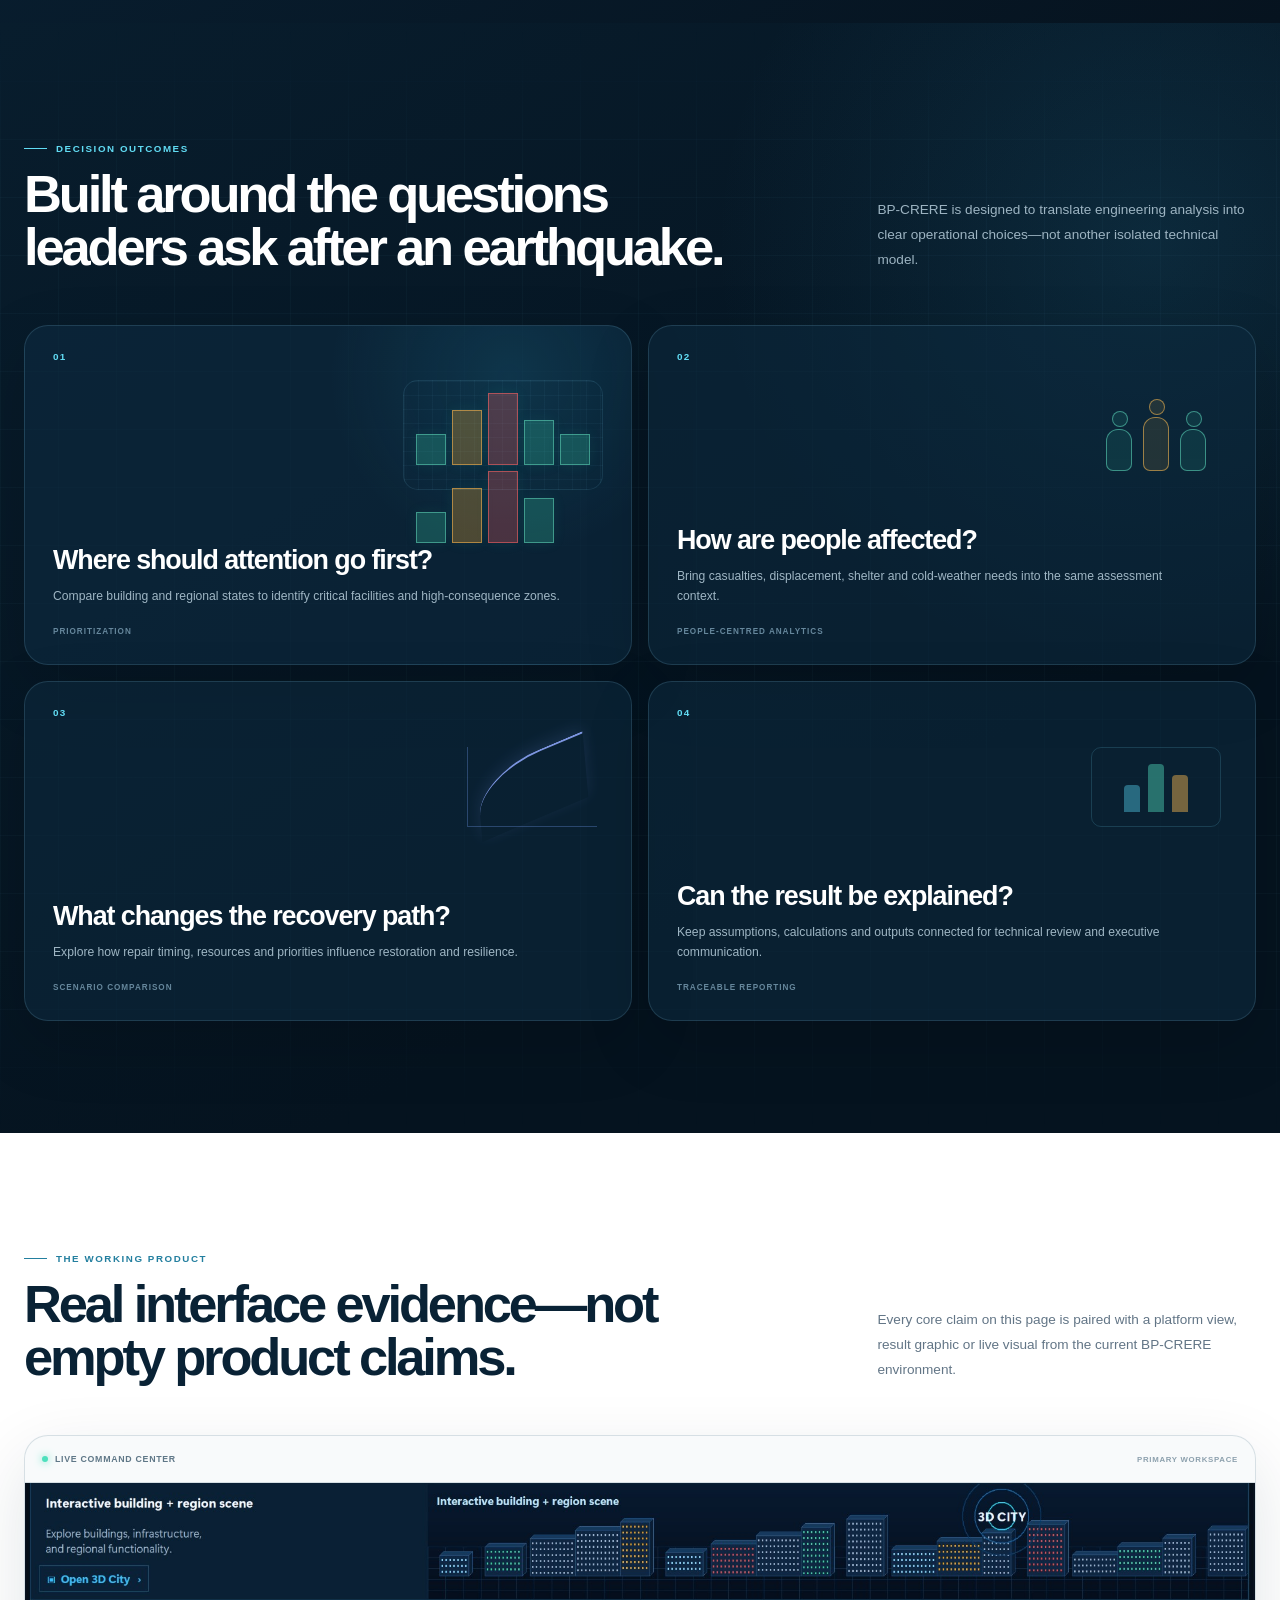
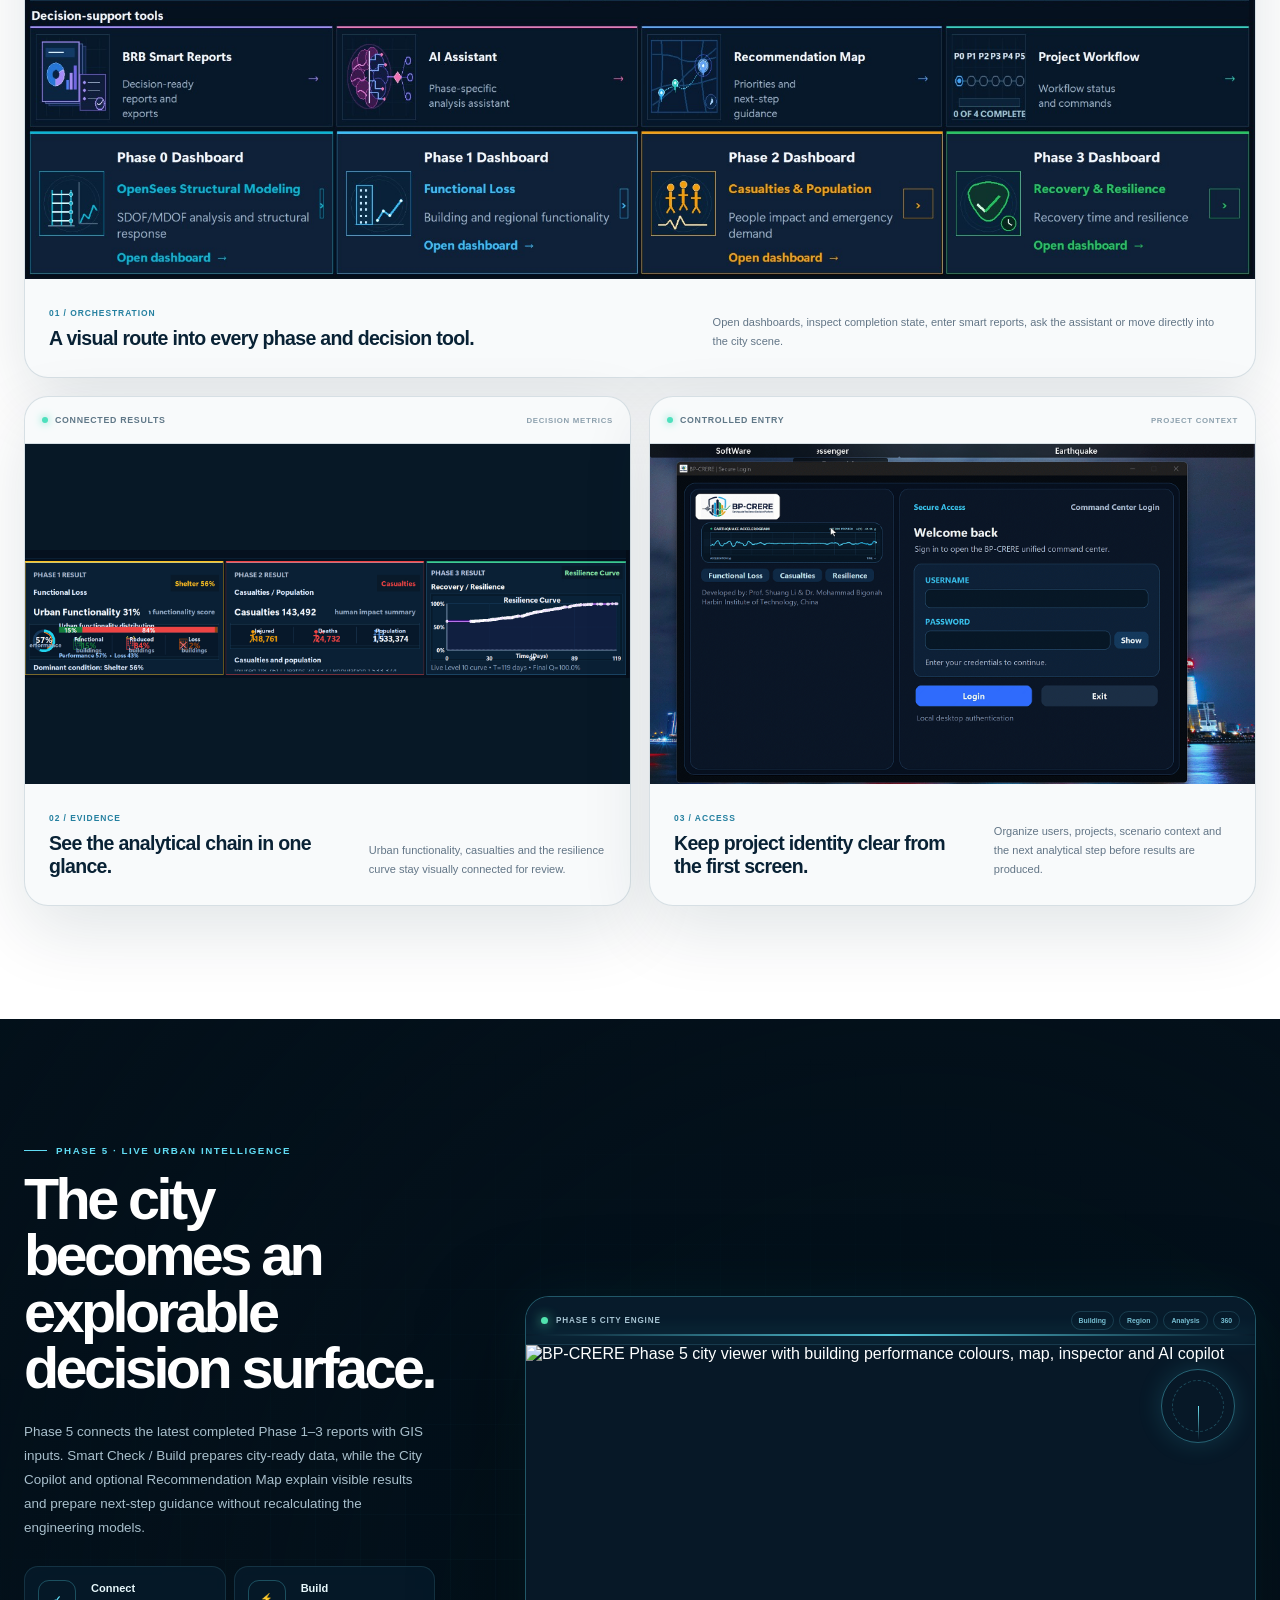
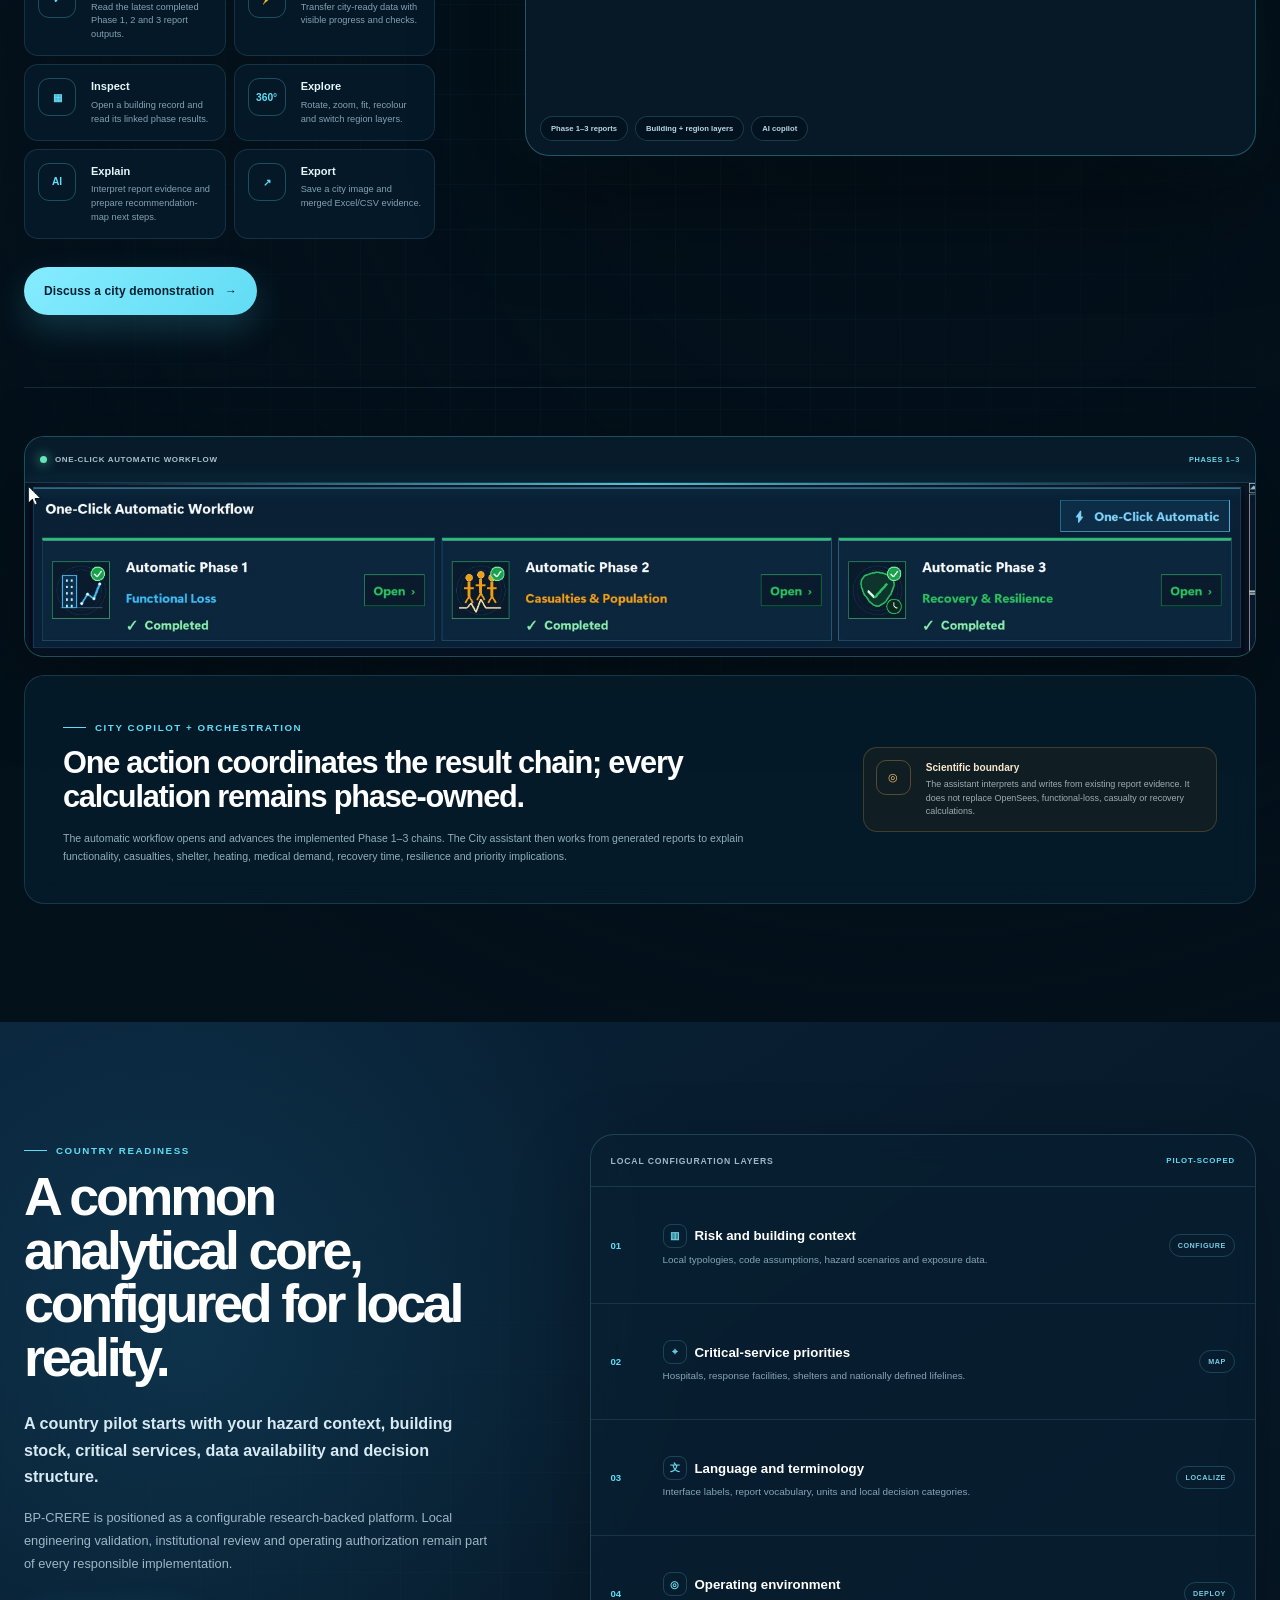
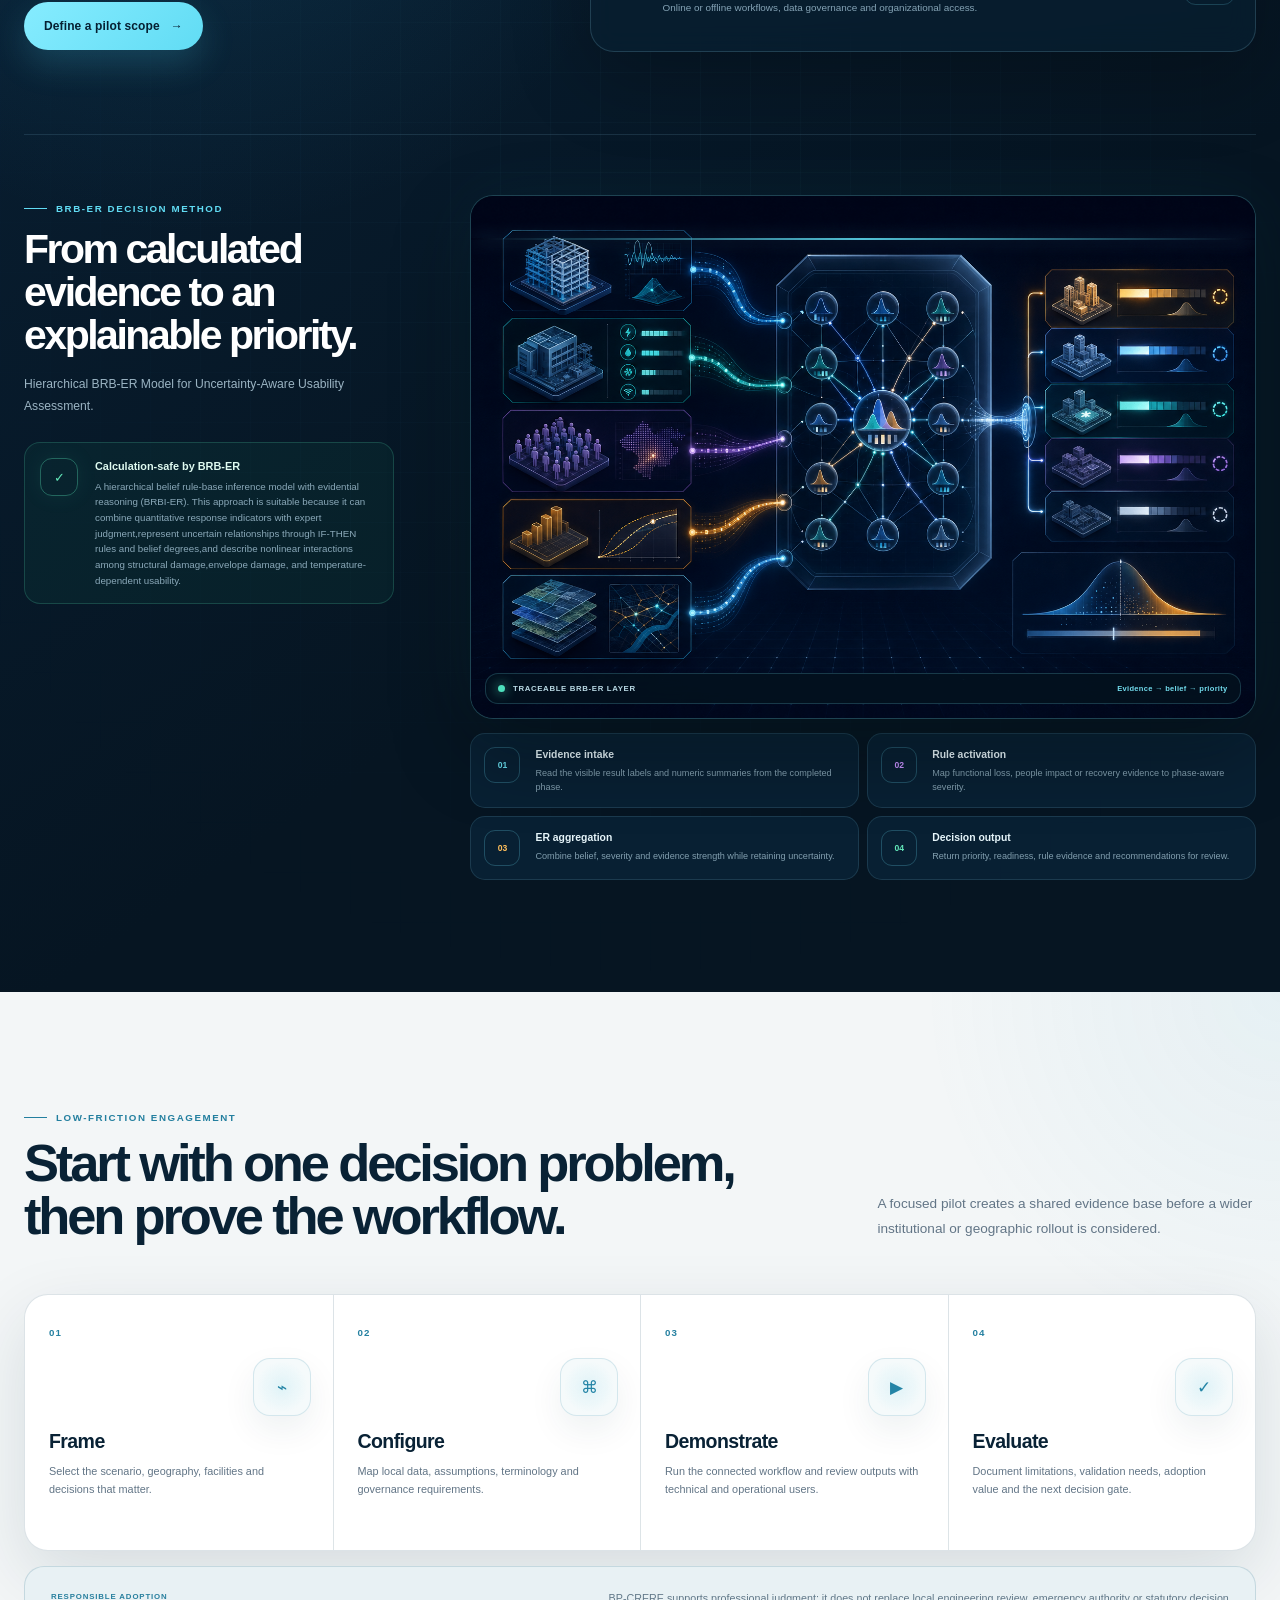
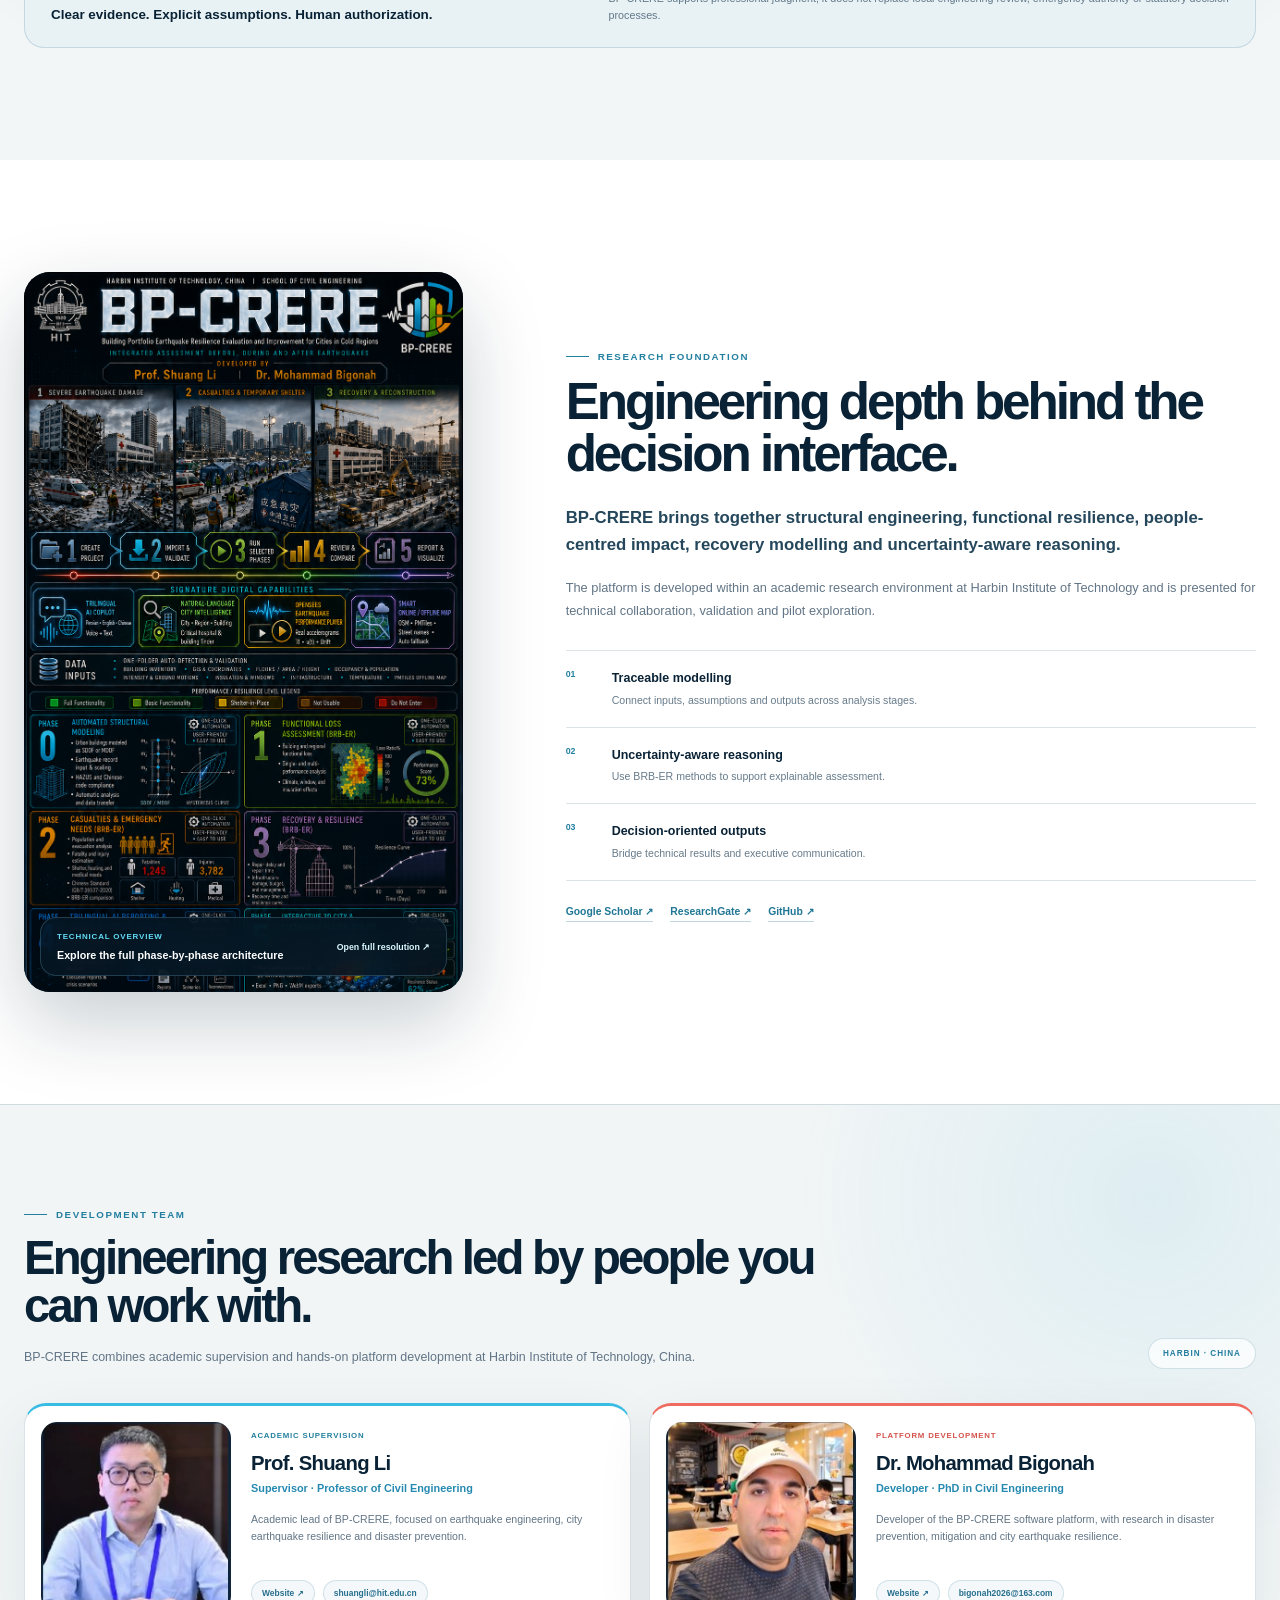
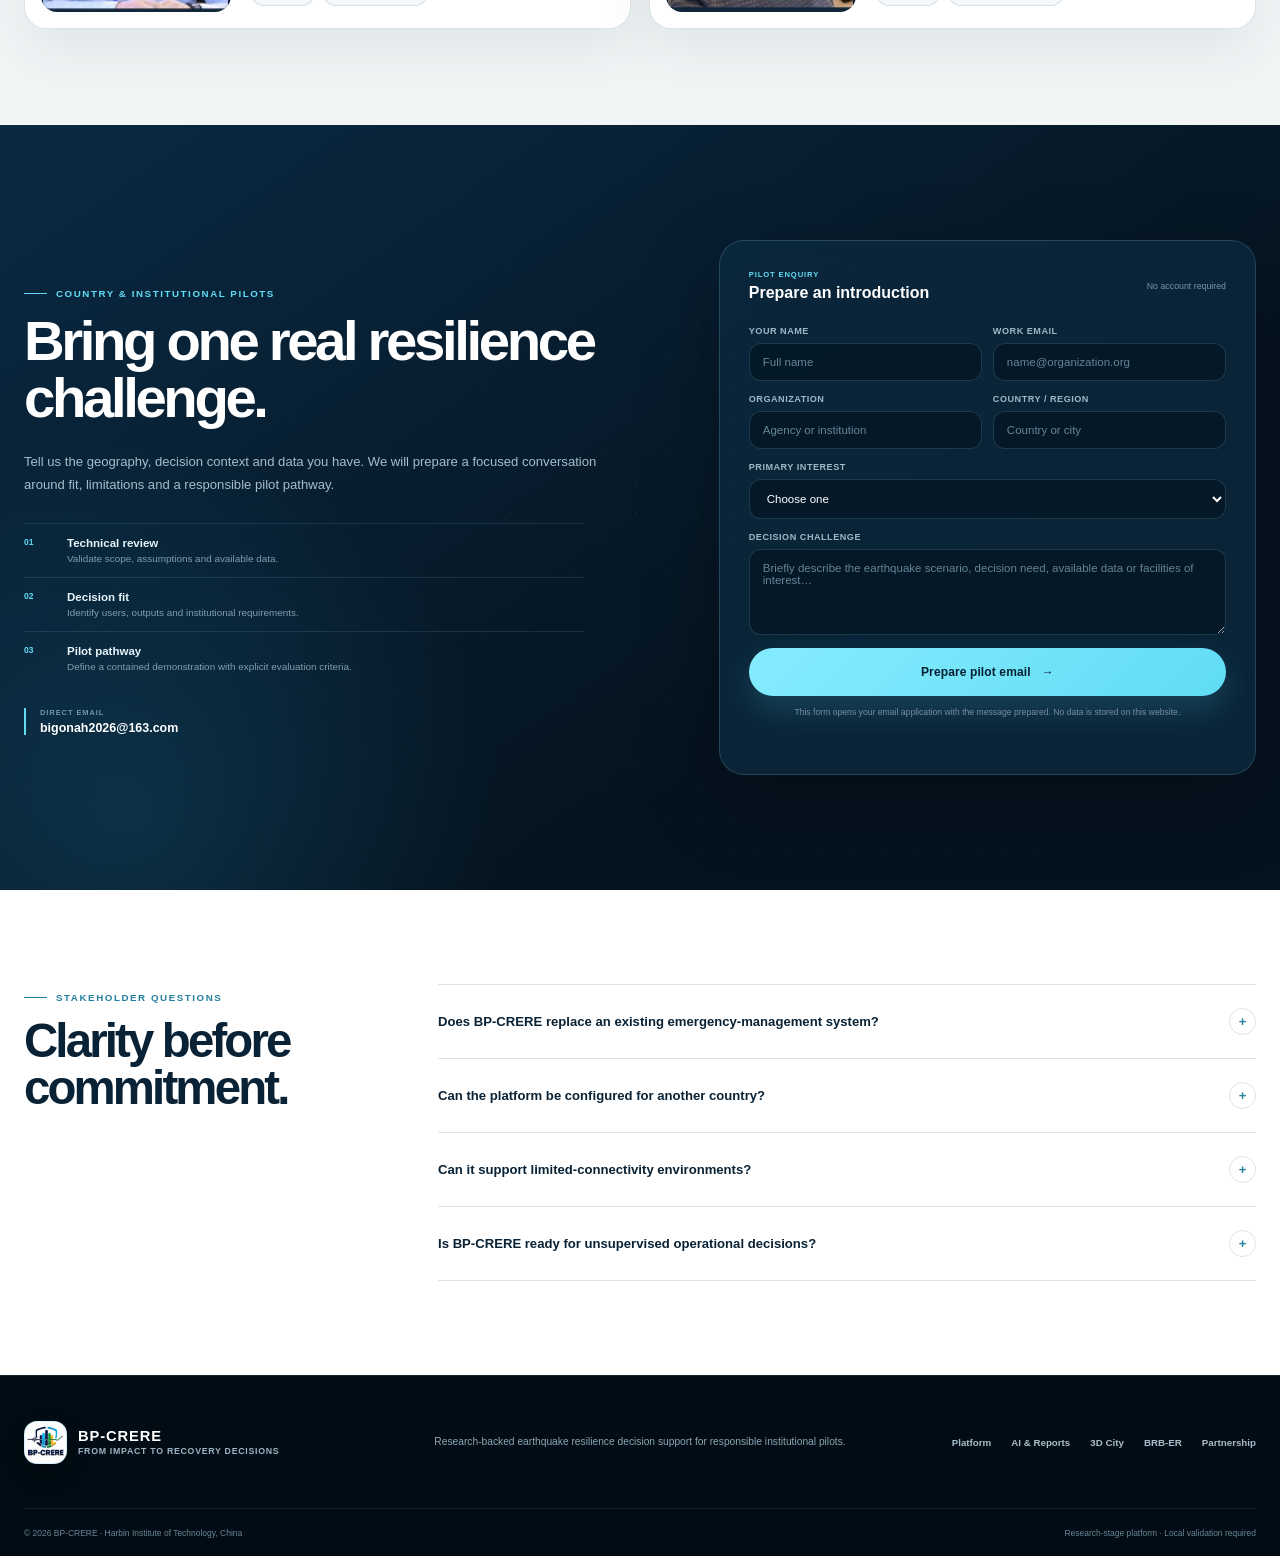
==== commit 9e2e16c2: "BRB-CRERE" ====
--- a/index.html
+++ b/index.html
@@ -681,12 +681,14 @@
         <div class="brb-er-intro">
           <span class="eyebrow light">BRB-ER decision method</span>
           <h3>From calculated evidence to an explainable priority.</h3>
-          <p>BP-CRERE reads the completed phase summaries, translates phase-specific result severity into belief
-            evidence and uses an Evidential Reasoning layer to form a traceable decision interpretation.</p>
+          <p>Hierarchical BRB-ER Model for Uncertainty-Aware Usability Assessment.</p>
           <div class="brb-boundary">
             <span aria-hidden="true">✓</span>
-            <p><strong>Calculation-safe by design</strong>BRB-ER interprets the visible outputs. It never changes the
-              scientific calculations that produced them.</p>
+            <p><strong>Calculation-safe by BRB-ER</strong>A hierarchical belief rule-base inference model with
+              evidential reasoning (BRBI-ER). This approach is suitable because it can combine quantitative response
+              indicators with expert judgment,represent uncertain relationships through IF-THEN rules and belief
+              degrees,and describe nonlinear interactions among structural damage,envelope damage,
+              and temperature-dependent usability.</p>
           </div>
         </div>
 
